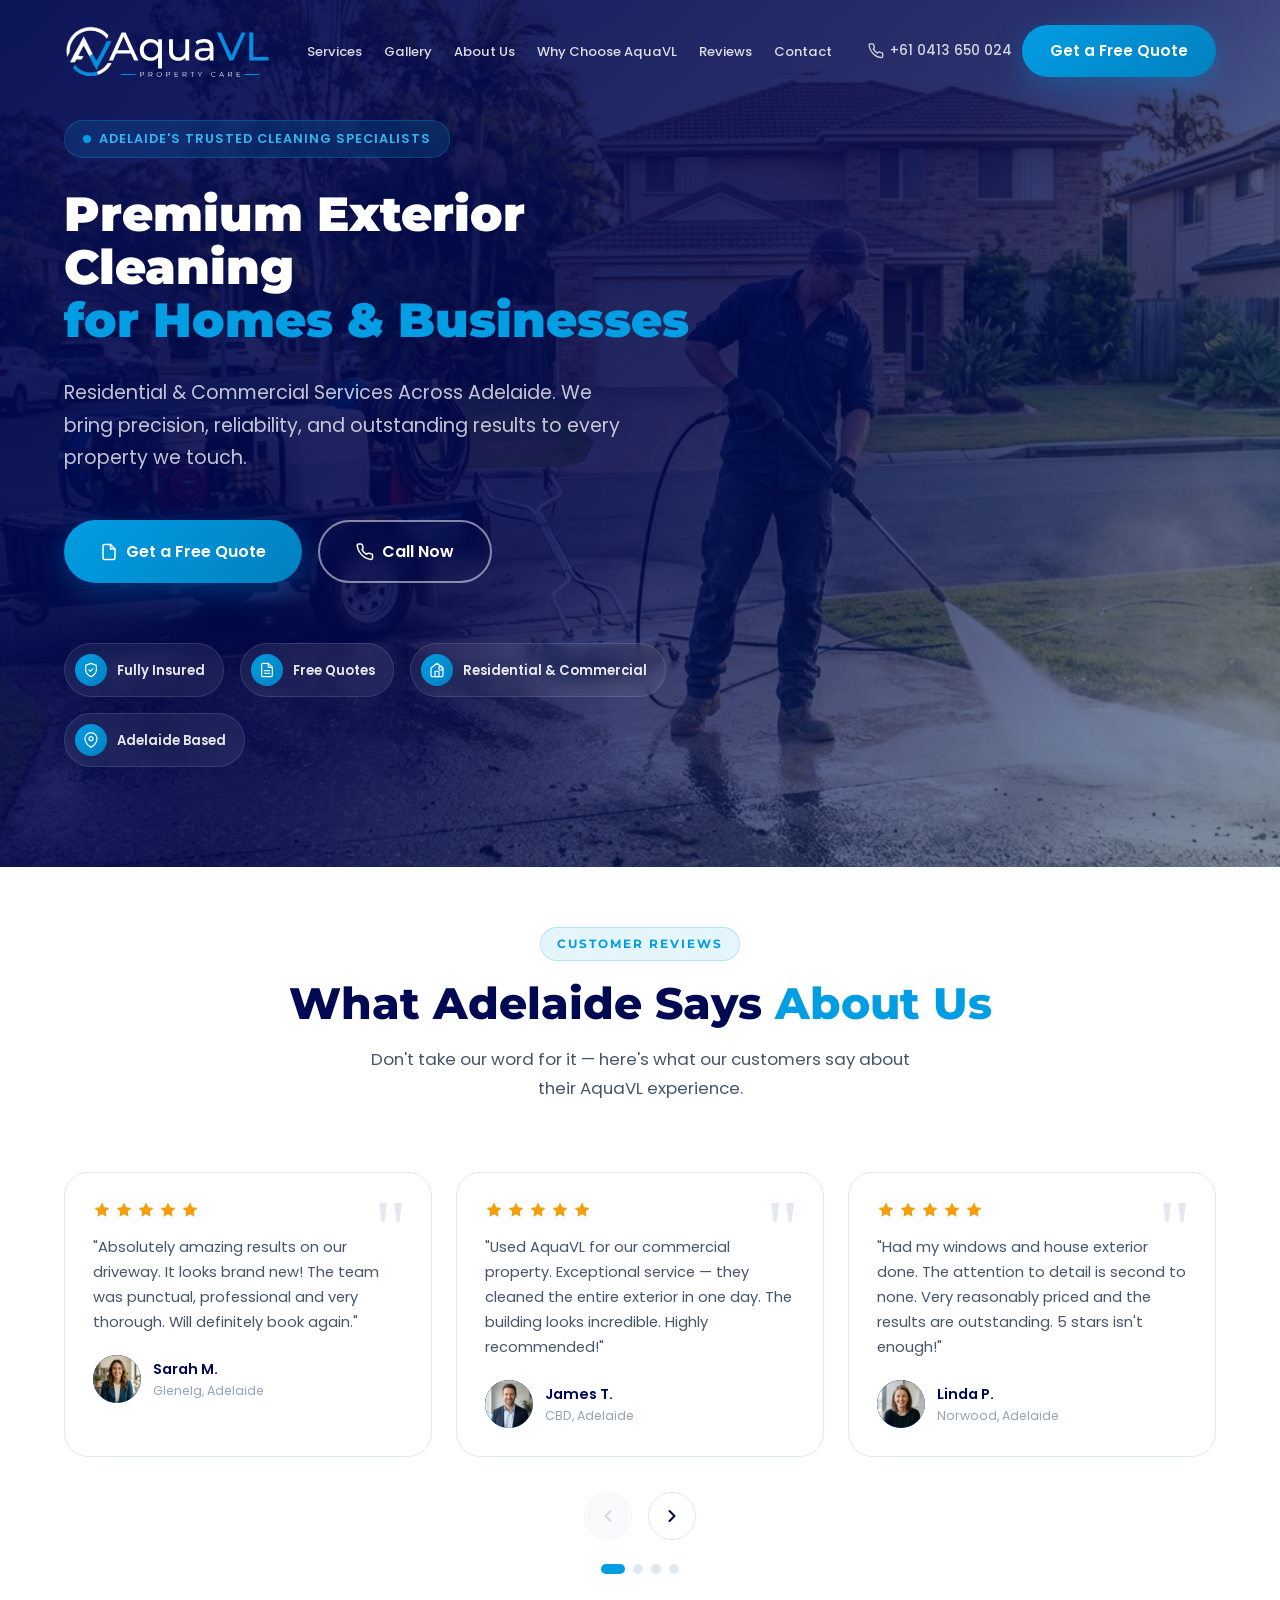
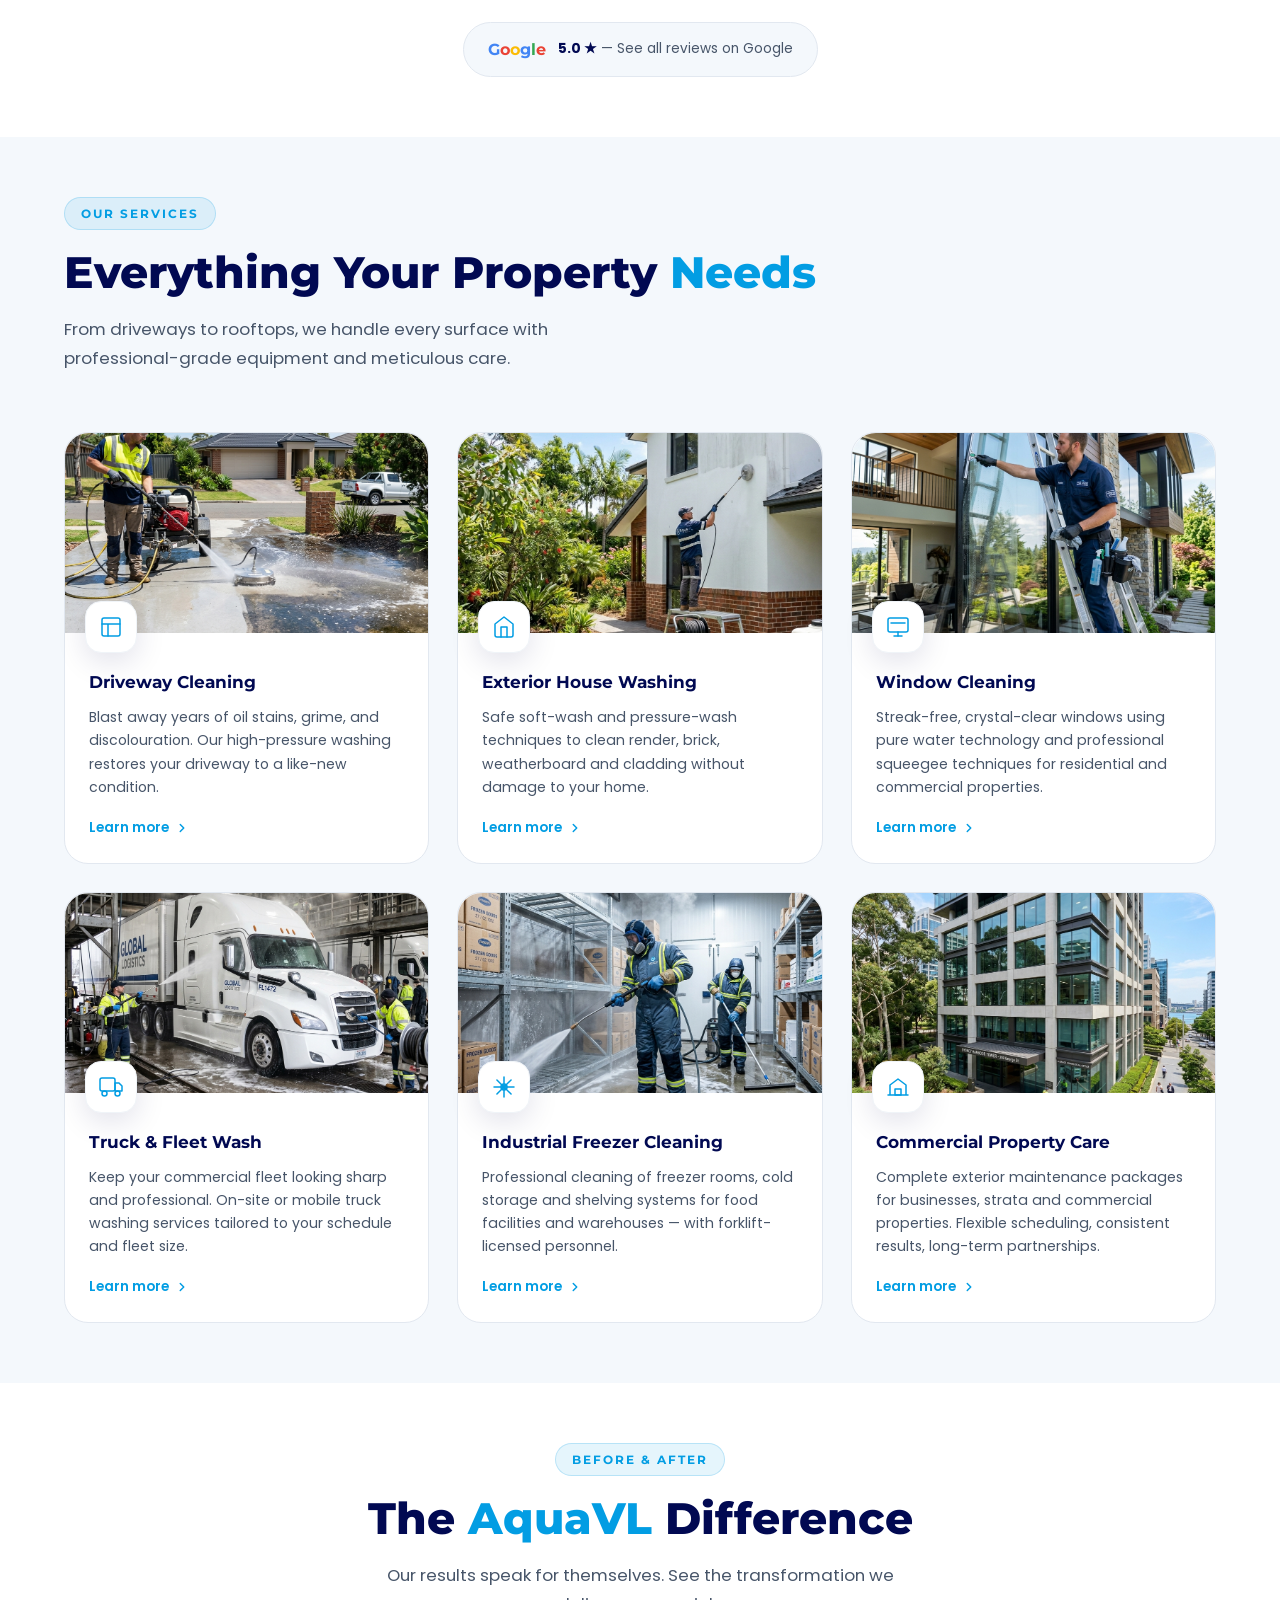
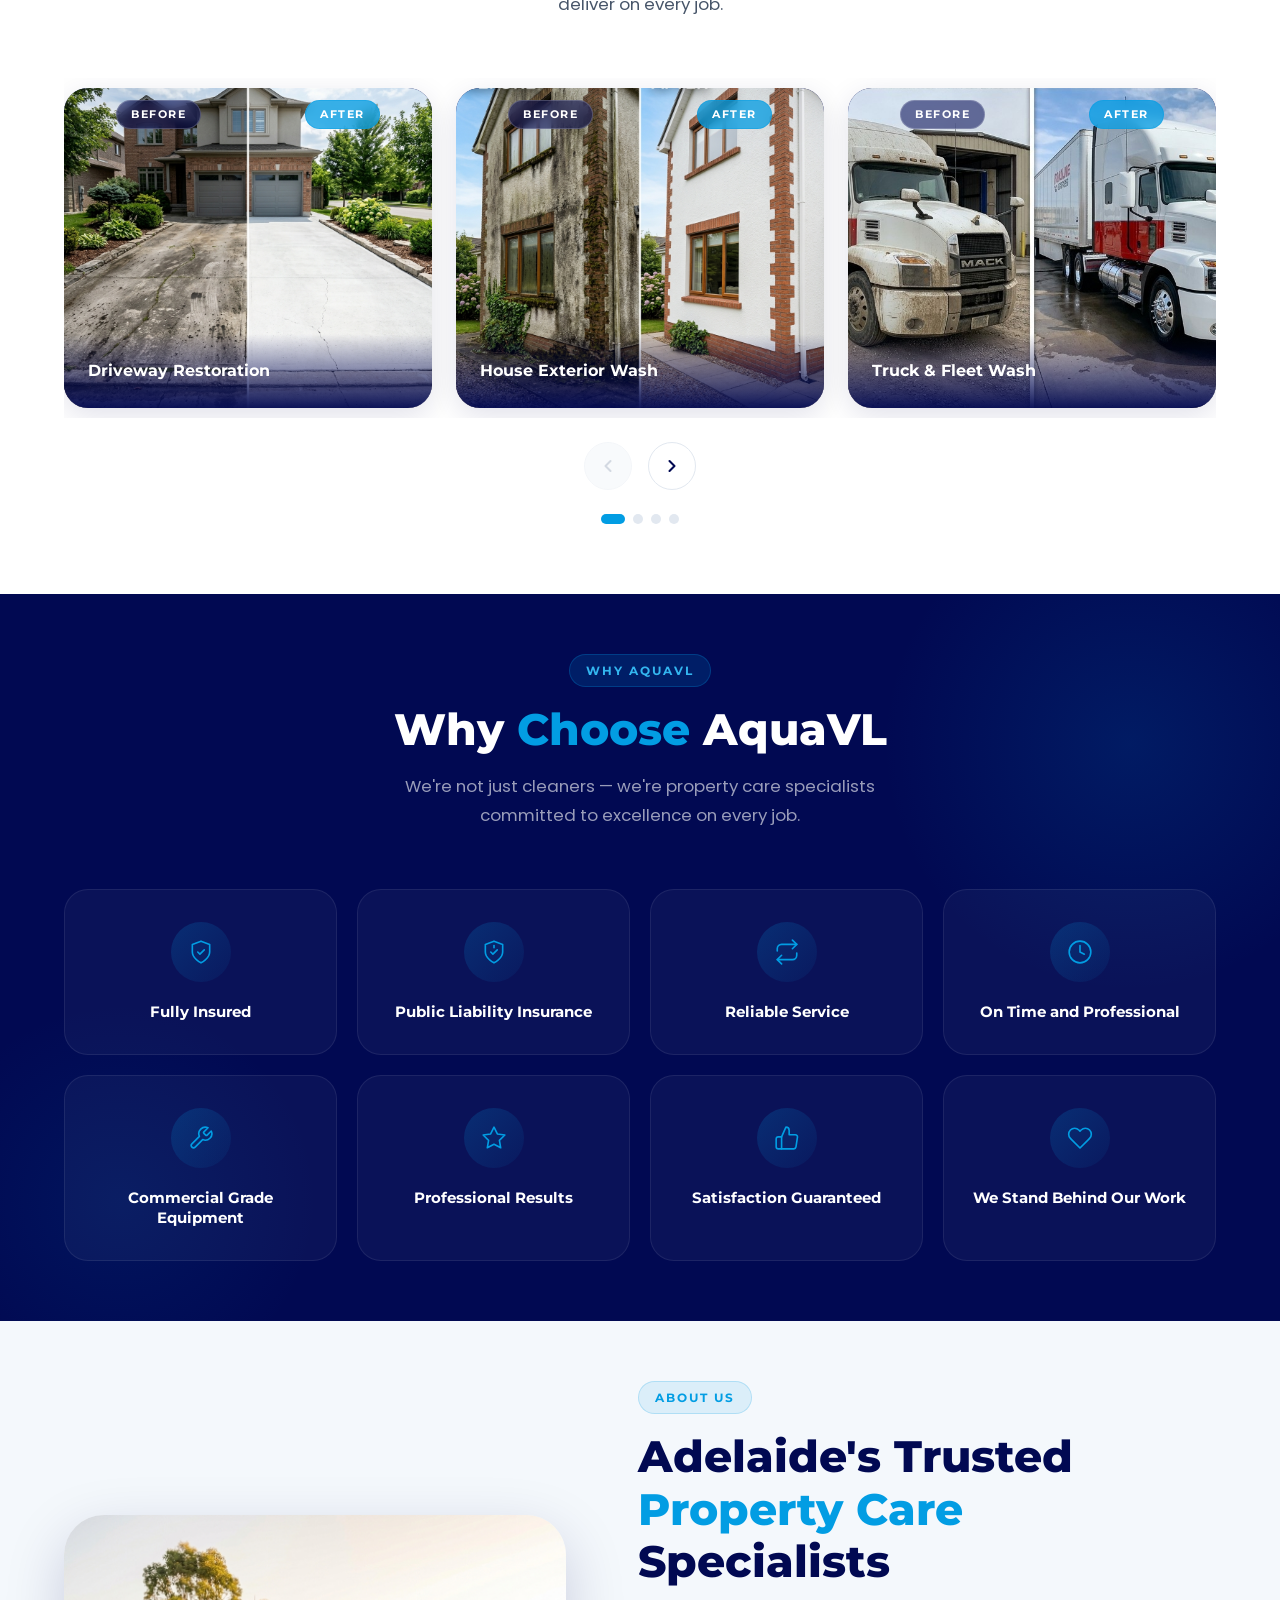
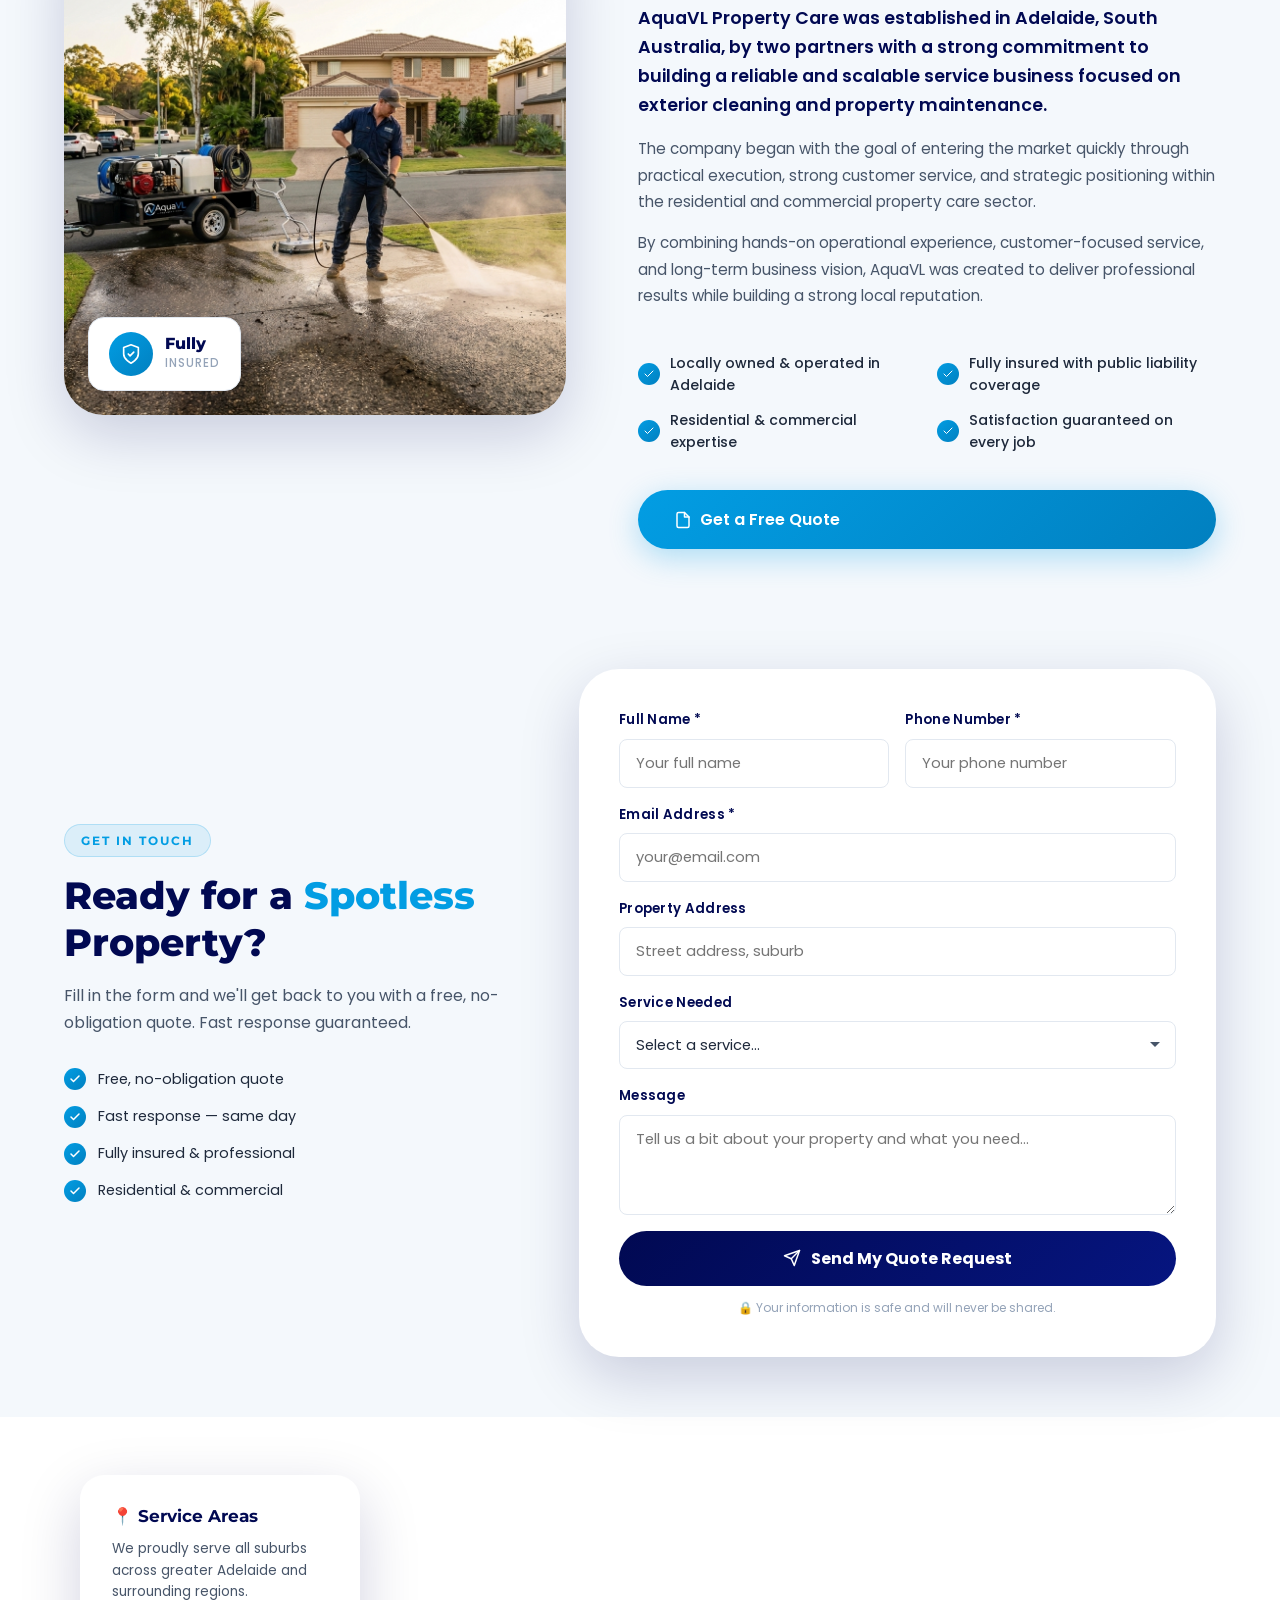
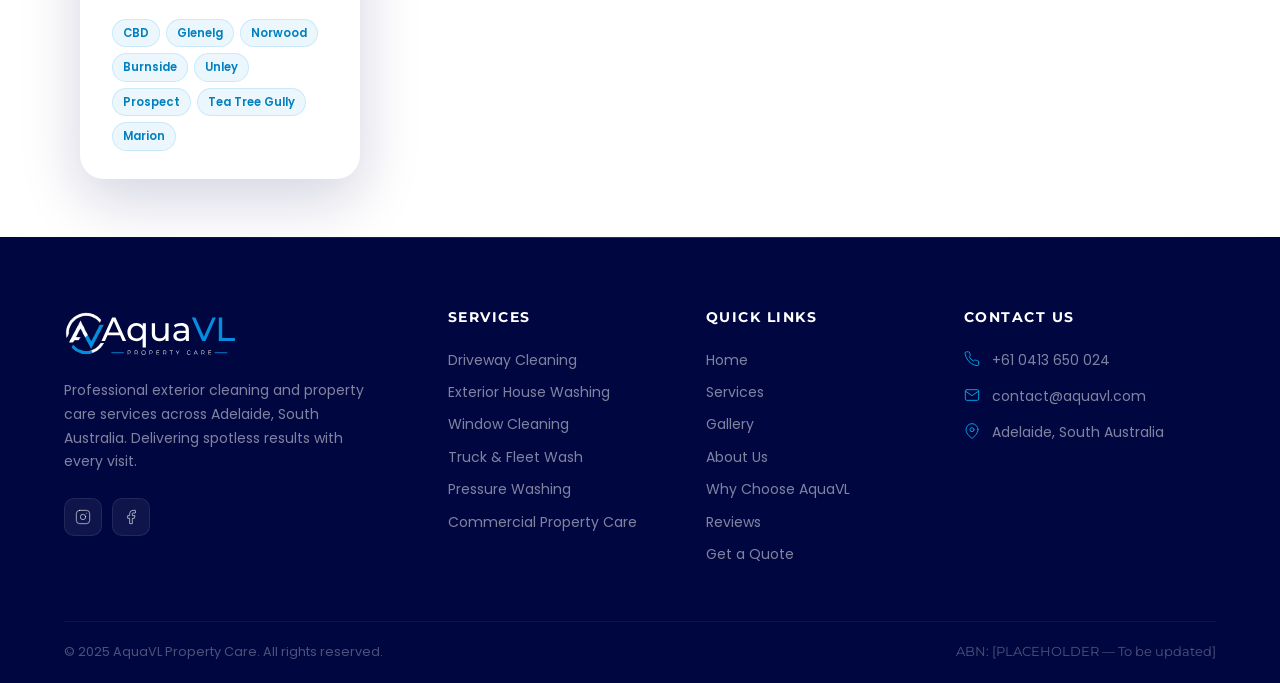
==== index.html @ aec58e2c "Add files via upload" ====
<!DOCTYPE html>
<html lang="en">

<head>
  <meta charset="UTF-8" />
  <meta name="viewport" content="width=device-width, initial-scale=1.0" />
  <title>AquaVL Property Care | Professional Exterior Cleaning Adelaide</title>
  <meta name="description"
    content="AquaVL Property Care offers professional exterior cleaning services in Adelaide, SA. Driveway cleaning, pressure washing, window cleaning, exterior house washing and more. Get a free quote today!" />
  <meta name="keywords"
    content="Exterior Cleaning Adelaide, Pressure Washing Adelaide, Driveway Cleaning Adelaide, Property Care Adelaide, Commercial Cleaning Adelaide, Window Cleaning Adelaide" />
  <meta name="robots" content="index, follow" />
  <meta property="og:title" content="AquaVL Property Care | Professional Exterior Cleaning Adelaide" />
  <meta property="og:description"
    content="Professional exterior cleaning and property care services across Adelaide, SA. Residential and commercial." />
  <meta property="og:type" content="website" />
  <meta property="og:url" content="https://aquavl.com.au" />
  <link rel="canonical" href="https://aquavl.com.au" />

  <!-- Schema Markup: Local Business -->
  <script type="application/ld+json">
  {
    "@context": "https://schema.org",
    "@type": "LocalBusiness",
    "name": "AquaVL Property Care",
    "description": "Professional exterior cleaning and property care services in Adelaide, South Australia.",
    "url": "https://aquavl.com.au",
    "telephone": "+61413650024",
    "email": "contact@aquavl.com",
    "address": {
      "@type": "PostalAddress",
      "addressLocality": "Adelaide",
      "addressRegion": "SA",
      "addressCountry": "AU"
    },
    "areaServed": "Adelaide, South Australia",
    "serviceType": ["Driveway Cleaning", "Exterior House Washing", "Window Cleaning", "Pressure Washing", "Commercial Property Care", "Truck & Fleet Wash"],
    "priceRange": "$$"
  }
  </script>

  <link rel="stylesheet" href="css/style.css" />
</head>

<body>

  <!-- ============================================================
       MOBILE MENU
  ============================================================ -->
  <div class="mobile-menu" id="mobileMenu" role="dialog" aria-label="Navigation menu">
    <a href="#services" onclick="closeMobileMenu()">Services</a>
    <a href="#gallery" onclick="closeMobileMenu()">Gallery</a>
    <a href="#about" onclick="closeMobileMenu()">About Us</a>
    <a href="#why-us" onclick="closeMobileMenu()">Why Choose AquaVL</a>
    <a href="#reviews" onclick="closeMobileMenu()">Reviews</a>
    <a href="#quote" onclick="closeMobileMenu()">Contact</a>
    <a href="tel:+61413650024" class="btn btn-primary btn-lg" style="margin-top:8px;">
      <svg xmlns="http://www.w3.org/2000/svg" viewBox="0 0 24 24" fill="none" stroke="currentColor" stroke-width="2"
        stroke-linecap="round" stroke-linejoin="round" width="18" height="18">
        <path
          d="M22 16.92v3a2 2 0 0 1-2.18 2 19.79 19.79 0 0 1-8.63-3.07A19.5 19.5 0 0 1 4.69 12 19.79 19.79 0 0 1 1.61 3.4 2 2 0 0 1 3.6 1.22h3a2 2 0 0 1 2 1.72 12.84 12.84 0 0 0 .7 2.81 2 2 0 0 1-.45 2.11L7.91 8.8a16 16 0 0 0 6.29 6.29l.95-.94a2 2 0 0 1 2.11-.45 12.84 12.84 0 0 0 2.81.7A2 2 0 0 1 22 16.92z" />
      </svg>
      Call Now
    </a>
  </div>

  <!-- ============================================================
       NAVBAR
  ============================================================ -->
  <header id="navbar" role="banner">
    <div class="container">
      <nav class="nav-inner" aria-label="Main navigation">
        <a href="#hero" class="nav-logo" aria-label="AquaVL Property Care - Home">
          <img src="assets/logos/log_white_svg.svg" alt="AquaVL Property Care Logo" id="navLogo" />
        </a>

        <ul class="nav-links" role="list">
          <li><a href="#services">Services</a></li>
          <li><a href="#gallery">Gallery</a></li>
          <li><a href="#about">About Us</a></li>
          <li><a href="#why-us">Why Choose AquaVL</a></li>
          <li><a href="#reviews">Reviews</a></li>
          <li><a href="#quote">Contact</a></li>
        </ul>

        <div class="nav-cta">
          <a href="tel:+61413650024" class="nav-phone" aria-label="Call us">
            <svg xmlns="http://www.w3.org/2000/svg" viewBox="0 0 24 24" fill="none" stroke="currentColor"
              stroke-width="2" stroke-linecap="round" stroke-linejoin="round">
              <path
                d="M22 16.92v3a2 2 0 0 1-2.18 2 19.79 19.79 0 0 1-8.63-3.07A19.5 19.5 0 0 1 4.69 12 19.79 19.79 0 0 1 1.61 3.4 2 2 0 0 1 3.6 1.22h3a2 2 0 0 1 2 1.72 12.84 12.84 0 0 0 .7 2.81 2 2 0 0 1-.45 2.11L7.91 8.8a16 16 0 0 0 6.29 6.29l.95-.94a2 2 0 0 1 2.11-.45 12.84 12.84 0 0 0 2.81.7A2 2 0 0 1 22 16.92z" />
            </svg>
            +61 0413 650 024
          </a>
          <a href="#quote" class="btn btn-primary" id="navQuoteBtn">Get a Free Quote</a>
        </div>

        <a href="#quote" class="nav-scroll-cta btn btn-primary" id="navScrollCta" aria-label="Get a free quote">
          <svg xmlns="http://www.w3.org/2000/svg" width="15" height="15" viewBox="0 0 24 24" fill="none"
            stroke="currentColor" stroke-width="2" stroke-linecap="round" stroke-linejoin="round">
            <path d="M14 2H6a2 2 0 0 0-2 2v16a2 2 0 0 0 2 2h12a2 2 0 0 0 2-2V8z" />
            <polyline points="14 2 14 8 20 8" />
          </svg>
          Get a Free Quote
        </a>

        <button class="hamburger" id="hamburger" aria-label="Open menu" aria-expanded="false">
          <span></span>
          <span></span>
          <span></span>
        </button>
      </nav>
    </div>
  </header>

  <!-- ============================================================
       HERO SECTION
  ============================================================ -->
  <main>
    <section id="hero" aria-labelledby="heroTitle">
      <div class="hero-bg" aria-hidden="true"></div>
      <div class="hero-overlay" aria-hidden="true"></div>

      <div class="container">
        <div class="hero-content">
          <div class="hero-badge">
            <div class="hero-badge-dot"></div>
            <span>Adelaide's Trusted Cleaning Specialists</span>
          </div>

          <h1 class="hero-title" id="heroTitle">
            Premium Exterior Cleaning
            <span class="accent">for Homes &amp; Businesses</span>
          </h1>

          <p class="hero-subtitle">
            Residential &amp; Commercial Services Across Adelaide. We bring precision, reliability, and outstanding
            results to every property we touch.
          </p>

          <div class="hero-buttons">
            <a href="#quote" class="btn btn-primary btn-lg" id="heroQuoteBtn">
              <svg xmlns="http://www.w3.org/2000/svg" width="18" height="18" viewBox="0 0 24 24" fill="none"
                stroke="currentColor" stroke-width="2" stroke-linecap="round" stroke-linejoin="round">
                <path d="M14 2H6a2 2 0 0 0-2 2v16a2 2 0 0 0 2 2h12a2 2 0 0 0 2-2V8z" />
                <polyline points="14 2 14 8 20 8" />
              </svg>
              Get a Free Quote
            </a>
            <a href="tel:+61413650024" class="btn btn-secondary btn-lg" id="heroCallBtn">
              <svg xmlns="http://www.w3.org/2000/svg" width="18" height="18" viewBox="0 0 24 24" fill="none"
                stroke="currentColor" stroke-width="2" stroke-linecap="round" stroke-linejoin="round">
                <path
                  d="M22 16.92v3a2 2 0 0 1-2.18 2 19.79 19.79 0 0 1-8.63-3.07A19.5 19.5 0 0 1 4.69 12 19.79 19.79 0 0 1 1.61 3.4 2 2 0 0 1 3.6 1.22h3a2 2 0 0 1 2 1.72 12.84 12.84 0 0 0 .7 2.81 2 2 0 0 1-.45 2.11L7.91 8.8a16 16 0 0 0 6.29 6.29l.95-.94a2 2 0 0 1 2.11-.45 12.84 12.84 0 0 0 2.81.7A2 2 0 0 1 22 16.92z" />
              </svg>
              Call Now
            </a>
          </div>

          <div class="hero-badges" role="list" aria-label="Key features">
            <div class="hero-badge-item" role="listitem">
              <div class="hero-badge-icon">
                <svg xmlns="http://www.w3.org/2000/svg" viewBox="0 0 24 24" fill="none" stroke="currentColor"
                  stroke-width="1.8" stroke-linecap="round" stroke-linejoin="round">
                  <path d="M12 22s8-4 8-10V5l-8-3-8 3v7c0 6 8 10 8 10z" />
                  <polyline points="9 12 11 14 15 10" />
                </svg>
              </div>
              <span>Fully Insured</span>
            </div>
            <div class="hero-badge-item" role="listitem">
              <div class="hero-badge-icon">
                <svg xmlns="http://www.w3.org/2000/svg" viewBox="0 0 24 24" fill="none" stroke="currentColor"
                  stroke-width="1.8" stroke-linecap="round" stroke-linejoin="round">
                  <path d="M14 2H6a2 2 0 0 0-2 2v16a2 2 0 0 0 2 2h12a2 2 0 0 0 2-2V8z" />
                  <polyline points="14 2 14 8 20 8" />
                  <line x1="16" y1="13" x2="8" y2="13" />
                  <line x1="16" y1="17" x2="8" y2="17" />
                </svg>
              </div>
              <span>Free Quotes</span>
            </div>
            <div class="hero-badge-item" role="listitem">
              <div class="hero-badge-icon">
                <svg xmlns="http://www.w3.org/2000/svg" viewBox="0 0 24 24" fill="none" stroke="currentColor"
                  stroke-width="1.8" stroke-linecap="round" stroke-linejoin="round">
                  <path d="M3 9l9-7 9 7v11a2 2 0 0 1-2 2H5a2 2 0 0 1-2-2z" />
                  <rect x="9" y="14" width="6" height="8" rx="1" />
                  <rect x="15" y="7" width="5" height="5" rx="1" />
                </svg>
              </div>
              <span>Residential &amp; Commercial</span>
            </div>
            <div class="hero-badge-item" role="listitem">
              <div class="hero-badge-icon">
                <svg xmlns="http://www.w3.org/2000/svg" viewBox="0 0 24 24" fill="none" stroke="currentColor"
                  stroke-width="1.8" stroke-linecap="round" stroke-linejoin="round">
                  <path d="M21 10c0 7-9 13-9 13s-9-6-9-13a9 9 0 0 1 18 0z" />
                  <circle cx="12" cy="10" r="3" />
                </svg>
              </div>
              <span>Adelaide Based</span>
            </div>
          </div>
        </div>
      </div>

    </section>

    <!-- ============================================================
         GOOGLE REVIEWS SECTION (moved here per client request)
    ============================================================ -->
    <section id="reviews" aria-labelledby="reviewsTitle">
      <div class="container">
        <div class="reviews-header text-center reveal">
          <div class="section-tag">Customer Reviews</div>
          <h2 class="section-title" id="reviewsTitle">What Adelaide Says <span>About Us</span></h2>
          <p class="section-subtitle">Don't take our word for it — here's what our customers say about their AquaVL
            experience.</p>
        </div>

        <div class="reviews-carousel-container reveal">
          <div class="reviews-carousel-track-wrapper" id="reviewsCarouselWrapper">
            <div class="reviews-carousel-track" id="reviewsCarouselTrack">

              <article class="review-card">
                <div class="review-stars" aria-label="5 stars">
                  <svg viewBox="0 0 24 24">
                    <polygon
                      points="12 2 15.09 8.26 22 9.27 17 14.14 18.18 21.02 12 17.77 5.82 21.02 7 14.14 2 9.27 8.91 8.26 12 2" />
                  </svg>
                  <svg viewBox="0 0 24 24">
                    <polygon
                      points="12 2 15.09 8.26 22 9.27 17 14.14 18.18 21.02 12 17.77 5.82 21.02 7 14.14 2 9.27 8.91 8.26 12 2" />
                  </svg>
                  <svg viewBox="0 0 24 24">
                    <polygon
                      points="12 2 15.09 8.26 22 9.27 17 14.14 18.18 21.02 12 17.77 5.82 21.02 7 14.14 2 9.27 8.91 8.26 12 2" />
                  </svg>
                  <svg viewBox="0 0 24 24">
                    <polygon
                      points="12 2 15.09 8.26 22 9.27 17 14.14 18.18 21.02 12 17.77 5.82 21.02 7 14.14 2 9.27 8.91 8.26 12 2" />
                  </svg>
                  <svg viewBox="0 0 24 24">
                    <polygon
                      points="12 2 15.09 8.26 22 9.27 17 14.14 18.18 21.02 12 17.77 5.82 21.02 7 14.14 2 9.27 8.91 8.26 12 2" />
                  </svg>
                </div>
                <p class="review-text">"Absolutely amazing results on our driveway. It looks brand new! The team was
                  punctual, professional and very thorough. Will definitely book again."</p>
                <div class="review-author">
                  <div class="review-avatar"><img src="assets/images/avatar-sarah.jpg" alt="Sarah M." /></div>
                  <div>
                    <div class="review-name">Sarah M.</div>
                    <div class="review-location">Glenelg, Adelaide</div>
                  </div>
                </div>
              </article>

              <article class="review-card">
                <div class="review-stars" aria-label="5 stars">
                  <svg viewBox="0 0 24 24">
                    <polygon
                      points="12 2 15.09 8.26 22 9.27 17 14.14 18.18 21.02 12 17.77 5.82 21.02 7 14.14 2 9.27 8.91 8.26 12 2" />
                  </svg>
                  <svg viewBox="0 0 24 24">
                    <polygon
                      points="12 2 15.09 8.26 22 9.27 17 14.14 18.18 21.02 12 17.77 5.82 21.02 7 14.14 2 9.27 8.91 8.26 12 2" />
                  </svg>
                  <svg viewBox="0 0 24 24">
                    <polygon
                      points="12 2 15.09 8.26 22 9.27 17 14.14 18.18 21.02 12 17.77 5.82 21.02 7 14.14 2 9.27 8.91 8.26 12 2" />
                  </svg>
                  <svg viewBox="0 0 24 24">
                    <polygon
                      points="12 2 15.09 8.26 22 9.27 17 14.14 18.18 21.02 12 17.77 5.82 21.02 7 14.14 2 9.27 8.91 8.26 12 2" />
                  </svg>
                  <svg viewBox="0 0 24 24">
                    <polygon
                      points="12 2 15.09 8.26 22 9.27 17 14.14 18.18 21.02 12 17.77 5.82 21.02 7 14.14 2 9.27 8.91 8.26 12 2" />
                  </svg>
                </div>
                <p class="review-text">"Used AquaVL for our commercial property. Exceptional service — they cleaned the
                  entire exterior in one day. The building looks incredible. Highly recommended!"</p>
                <div class="review-author">
                  <div class="review-avatar"><img src="assets/images/avatar-james.jpg" alt="James T." /></div>
                  <div>
                    <div class="review-name">James T.</div>
                    <div class="review-location">CBD, Adelaide</div>
                  </div>
                </div>
              </article>

              <article class="review-card">
                <div class="review-stars" aria-label="5 stars">
                  <svg viewBox="0 0 24 24">
                    <polygon
                      points="12 2 15.09 8.26 22 9.27 17 14.14 18.18 21.02 12 17.77 5.82 21.02 7 14.14 2 9.27 8.91 8.26 12 2" />
                  </svg>
                  <svg viewBox="0 0 24 24">
                    <polygon
                      points="12 2 15.09 8.26 22 9.27 17 14.14 18.18 21.02 12 17.77 5.82 21.02 7 14.14 2 9.27 8.91 8.26 12 2" />
                  </svg>
                  <svg viewBox="0 0 24 24">
                    <polygon
                      points="12 2 15.09 8.26 22 9.27 17 14.14 18.18 21.02 12 17.77 5.82 21.02 7 14.14 2 9.27 8.91 8.26 12 2" />
                  </svg>
                  <svg viewBox="0 0 24 24">
                    <polygon
                      points="12 2 15.09 8.26 22 9.27 17 14.14 18.18 21.02 12 17.77 5.82 21.02 7 14.14 2 9.27 8.91 8.26 12 2" />
                  </svg>
                  <svg viewBox="0 0 24 24">
                    <polygon
                      points="12 2 15.09 8.26 22 9.27 17 14.14 18.18 21.02 12 17.77 5.82 21.02 7 14.14 2 9.27 8.91 8.26 12 2" />
                  </svg>
                </div>
                <p class="review-text">"Had my windows and house exterior done. The attention to detail is second to
                  none.
                  Very reasonably priced and the results are outstanding. 5 stars isn't enough!"</p>
                <div class="review-author">
                  <div class="review-avatar"><img src="assets/images/avatar-linda.jpg" alt="Linda P." /></div>
                  <div>
                    <div class="review-name">Linda P.</div>
                    <div class="review-location">Norwood, Adelaide</div>
                  </div>
                </div>
              </article>

              <article class="review-card">
                <div class="review-stars" aria-label="5 stars">
                  <svg viewBox="0 0 24 24">
                    <polygon
                      points="12 2 15.09 8.26 22 9.27 17 14.14 18.18 21.02 12 17.77 5.82 21.02 7 14.14 2 9.27 8.91 8.26 12 2" />
                  </svg>
                  <svg viewBox="0 0 24 24">
                    <polygon
                      points="12 2 15.09 8.26 22 9.27 17 14.14 18.18 21.02 12 17.77 5.82 21.02 7 14.14 2 9.27 8.91 8.26 12 2" />
                  </svg>
                  <svg viewBox="0 0 24 24">
                    <polygon
                      points="12 2 15.09 8.26 22 9.27 17 14.14 18.18 21.02 12 17.77 5.82 21.02 7 14.14 2 9.27 8.91 8.26 12 2" />
                  </svg>
                  <svg viewBox="0 0 24 24">
                    <polygon
                      points="12 2 15.09 8.26 22 9.27 17 14.14 18.18 21.02 12 17.77 5.82 21.02 7 14.14 2 9.27 8.91 8.26 12 2" />
                  </svg>
                  <svg viewBox="0 0 24 24">
                    <polygon
                      points="12 2 15.09 8.26 22 9.27 17 14.14 18.18 21.02 12 17.77 5.82 21.02 7 14.14 2 9.27 8.91 8.26 12 2" />
                  </svg>
                </div>
                <p class="review-text">"Extremely impressed with the house wash. The mold and dirt on the weatherboards
                  are completely gone. Professional service all around."</p>
                <div class="review-author">
                  <div class="review-avatar"><img src="assets/images/avatar-david.png" alt="David K." /></div>
                  <div>
                    <div class="review-name">David K.</div>
                    <div class="review-location">Mitcham, Adelaide</div>
                  </div>
                </div>
              </article>

              <article class="review-card">
                <div class="review-stars" aria-label="5 stars">
                  <svg viewBox="0 0 24 24">
                    <polygon
                      points="12 2 15.09 8.26 22 9.27 17 14.14 18.18 21.02 12 17.77 5.82 21.02 7 14.14 2 9.27 8.91 8.26 12 2" />
                  </svg>
                  <svg viewBox="0 0 24 24">
                    <polygon
                      points="12 2 15.09 8.26 22 9.27 17 14.14 18.18 21.02 12 17.77 5.82 21.02 7 14.14 2 9.27 8.91 8.26 12 2" />
                  </svg>
                  <svg viewBox="0 0 24 24">
                    <polygon
                      points="12 2 15.09 8.26 22 9.27 17 14.14 18.18 21.02 12 17.77 5.82 21.02 7 14.14 2 9.27 8.91 8.26 12 2" />
                  </svg>
                  <svg viewBox="0 0 24 24">
                    <polygon
                      points="12 2 15.09 8.26 22 9.27 17 14.14 18.18 21.02 12 17.77 5.82 21.02 7 14.14 2 9.27 8.91 8.26 12 2" />
                  </svg>
                  <svg viewBox="0 0 24 24">
                    <polygon
                      points="12 2 15.09 8.26 22 9.27 17 14.14 18.18 21.02 12 17.77 5.82 21.02 7 14.14 2 9.27 8.91 8.26 12 2" />
                  </svg>
                </div>
                <p class="review-text">"AquaVL did an outstanding job on our sandstone pavers and pool area. Highly
                  recommended for any delicate stone cleaning!"</p>
                <div class="review-author">
                  <div class="review-avatar"><img src="assets/images/avatar-chloe.png" alt="Chloe B." /></div>
                  <div>
                    <div class="review-name">Chloe B.</div>
                    <div class="review-location">North Adelaide, Adelaide</div>
                  </div>
                </div>
              </article>

              <article class="review-card">
                <div class="review-stars" aria-label="5 stars">
                  <svg viewBox="0 0 24 24">
                    <polygon
                      points="12 2 15.09 8.26 22 9.27 17 14.14 18.18 21.02 12 17.77 5.82 21.02 7 14.14 2 9.27 8.91 8.26 12 2" />
                  </svg>
                  <svg viewBox="0 0 24 24">
                    <polygon
                      points="12 2 15.09 8.26 22 9.27 17 14.14 18.18 21.02 12 17.77 5.82 21.02 7 14.14 2 9.27 8.91 8.26 12 2" />
                  </svg>
                  <svg viewBox="0 0 24 24">
                    <polygon
                      points="12 2 15.09 8.26 22 9.27 17 14.14 18.18 21.02 12 17.77 5.82 21.02 7 14.14 2 9.27 8.91 8.26 12 2" />
                  </svg>
                  <svg viewBox="0 0 24 24">
                    <polygon
                      points="12 2 15.09 8.26 22 9.27 17 14.14 18.18 21.02 12 17.77 5.82 21.02 7 14.14 2 9.27 8.91 8.26 12 2" />
                  </svg>
                  <svg viewBox="0 0 24 24">
                    <polygon
                      points="12 2 15.09 8.26 22 9.27 17 14.14 18.18 21.02 12 17.77 5.82 21.02 7 14.14 2 9.27 8.91 8.26 12 2" />
                  </svg>
                </div>
                <p class="review-text">"Great communication and top-tier job on our commercial fleet washing. Punctual
                  and professional work."</p>
                <div class="review-author">
                  <div class="review-avatar"><img src="assets/images/avatar-marcus.png" alt="Marcus S." /></div>
                  <div>
                    <div class="review-name">Marcus S.</div>
                    <div class="review-location">Mawson Lakes, Adelaide</div>
                  </div>
                </div>
              </article>

            </div>
          </div>

          <!-- Carousel Controls -->
          <div class="carousel-controls">
            <button class="carousel-nav-btn prev" id="carouselPrevBtn" aria-label="Previous review">
              <svg xmlns="http://www.w3.org/2000/svg" viewBox="0 0 24 24" fill="none" stroke="currentColor"
                stroke-width="2.5" stroke-linecap="round" stroke-linejoin="round" width="20" height="20">
                <polyline points="15 18 9 12 15 6" />
              </svg>
            </button>
            <button class="carousel-nav-btn next" id="carouselNextBtn" aria-label="Next review">
              <svg xmlns="http://www.w3.org/2000/svg" viewBox="0 0 24 24" fill="none" stroke="currentColor"
                stroke-width="2.5" stroke-linecap="round" stroke-linejoin="round" width="20" height="20">
                <polyline points="9 18 15 12 9 6" />
              </svg>
            </button>
          </div>

          <!-- Pagination Dots -->
          <div class="carousel-dots" id="carouselDots"></div>
        </div>

        <div class="google-cta reveal">
          <a href="https://www.google.com/maps/place/AquaVL+Property+Care/@-34.9997589,138.2815231,10z/data=!3m1!4b1!4m6!3m5!1s0x17a7f6501771fab:0xeba98ec01f7d978a!8m2!3d-35.000767!4d138.6111598!16s%2Fg%2F11zbp9cdh4?entry=ttu&g_ep=EgoyMDI2MDYxNi4wIKXMDSoASAFQAw%3D%3D"
            target="_blank" rel="noopener noreferrer" class="google-badge" id="googleReviewsBtn"
            aria-label="See all reviews on Google">
            <span class="google-logo">
              <span class="g-blue">G</span><span class="g-red">o</span><span class="g-yellow">o</span><span
                class="g-blue">g</span><span class="g-green">l</span><span class="g-red">e</span>
            </span>
            <span class="google-badge-text"><strong>5.0 ★</strong> — See all reviews on Google</span>
          </a>
        </div>
      </div>
    </section>

    <!-- ============================================================
         SERVICES SECTION
    ============================================================ -->
    <section id="services" aria-labelledby="servicesTitle">
      <div class="container">
        <div class="services-header reveal">
          <div class="section-tag">Our Services</div>
          <h2 class="section-title" id="servicesTitle">Everything Your Property <span>Needs</span></h2>
          <p class="section-subtitle">From driveways to rooftops, we handle every surface with professional-grade
            equipment and meticulous care.</p>
        </div>

        <div class="services-grid">

          <article class="service-card reveal reveal-delay-1">
            <div class="service-card-image">
              <img src="assets/images/service-driveway.png" alt="Driveway Cleaning Adelaide" loading="lazy" />
              <div class="service-icon">
                <svg xmlns="http://www.w3.org/2000/svg" viewBox="0 0 24 24" fill="none" stroke="currentColor"
                  stroke-width="1.5" stroke-linecap="round" stroke-linejoin="round">
                  <rect x="3" y="3" width="18" height="18" rx="2" />
                  <path d="M3 9h18M9 21V9" />
                </svg>
              </div>
            </div>
            <div class="service-card-body">
              <h3>Driveway Cleaning</h3>
              <p>Blast away years of oil stains, grime, and discolouration. Our high-pressure washing restores your
                driveway to a like-new condition.</p>
              <a href="services/driveway-cleaning.html" class="service-learn-more"
                aria-label="Learn more about Driveway Cleaning">
                Learn more
                <svg xmlns="http://www.w3.org/2000/svg" viewBox="0 0 24 24" fill="none" stroke="currentColor"
                  stroke-width="2.5" stroke-linecap="round" stroke-linejoin="round">
                  <polyline points="9 18 15 12 9 6" />
                </svg>
              </a>
            </div>
          </article>

          <article class="service-card reveal reveal-delay-2">
            <div class="service-card-image">
              <img src="assets/images/service-house-washing.png" alt="Exterior House Washing Adelaide" loading="lazy" />
              <div class="service-icon">
                <svg xmlns="http://www.w3.org/2000/svg" viewBox="0 0 24 24" fill="none" stroke="currentColor"
                  stroke-width="1.5" stroke-linecap="round" stroke-linejoin="round">
                  <path d="M3 9l9-7 9 7v11a2 2 0 0 1-2 2H5a2 2 0 0 1-2-2z" />
                  <polyline points="9 22 9 12 15 12 15 22" />
                </svg>
              </div>
            </div>
            <div class="service-card-body">
              <h3>Exterior House Washing</h3>
              <p>Safe soft-wash and pressure-wash techniques to clean render, brick, weatherboard and cladding without
                damage to your home.</p>
              <a href="services/exterior-house-washing.html" class="service-learn-more"
                aria-label="Learn more about Exterior House Washing">
                Learn more
                <svg xmlns="http://www.w3.org/2000/svg" viewBox="0 0 24 24" fill="none" stroke="currentColor"
                  stroke-width="2.5" stroke-linecap="round" stroke-linejoin="round">
                  <polyline points="9 18 15 12 9 6" />
                </svg>
              </a>
            </div>
          </article>

          <article class="service-card reveal reveal-delay-3">
            <div class="service-card-image">
              <img src="assets/images/service-window-cleaning.png" alt="Window Cleaning Adelaide" loading="lazy" />
              <div class="service-icon">
                <svg xmlns="http://www.w3.org/2000/svg" viewBox="0 0 24 24" fill="none" stroke="currentColor"
                  stroke-width="1.5" stroke-linecap="round" stroke-linejoin="round">
                  <rect x="2" y="3" width="20" height="14" rx="2" />
                  <line x1="8" y1="21" x2="16" y2="21" />
                  <line x1="12" y1="17" x2="12" y2="21" />
                  <line x1="5" y1="8" x2="19" y2="8" />
                </svg>
              </div>
            </div>
            <div class="service-card-body">
              <h3>Window Cleaning</h3>
              <p>Streak-free, crystal-clear windows using pure water technology and professional squeegee techniques for
                residential and commercial properties.</p>
              <a href="services/window-cleaning.html" class="service-learn-more"
                aria-label="Learn more about Window Cleaning">
                Learn more
                <svg xmlns="http://www.w3.org/2000/svg" viewBox="0 0 24 24" fill="none" stroke="currentColor"
                  stroke-width="2.5" stroke-linecap="round" stroke-linejoin="round">
                  <polyline points="9 18 15 12 9 6" />
                </svg>
              </a>
            </div>
          </article>

          <article class="service-card reveal reveal-delay-1">
            <div class="service-card-image">
              <img src="assets/images/service-truck-wash.png" alt="Truck and Fleet Wash Adelaide" loading="lazy" />
              <div class="service-icon">
                <svg xmlns="http://www.w3.org/2000/svg" viewBox="0 0 24 24" fill="none" stroke="currentColor"
                  stroke-width="1.5" stroke-linecap="round" stroke-linejoin="round">
                  <rect x="1" y="3" width="15" height="13" rx="2" />
                  <path d="M16 8h4l3 3v5h-7V8z" />
                  <circle cx="5.5" cy="18.5" r="2.5" />
                  <circle cx="18.5" cy="18.5" r="2.5" />
                </svg>
              </div>
            </div>
            <div class="service-card-body">
              <h3>Truck &amp; Fleet Wash</h3>
              <p>Keep your commercial fleet looking sharp and professional. On-site or mobile truck washing services
                tailored to your schedule and fleet size.</p>
              <a href="services/truck-fleet-wash.html" class="service-learn-more"
                aria-label="Learn more about Truck and Fleet Wash">
                Learn more
                <svg xmlns="http://www.w3.org/2000/svg" viewBox="0 0 24 24" fill="none" stroke="currentColor"
                  stroke-width="2.5" stroke-linecap="round" stroke-linejoin="round">
                  <polyline points="9 18 15 12 9 6" />
                </svg>
              </a>
            </div>
          </article>

          <article class="service-card reveal reveal-delay-2">
            <div class="service-card-image">
              <img src="assets/images/service-freezer-cleaning.png" alt="Industrial Freezer Cleaning Adelaide"
                loading="lazy" />
              <div class="service-icon">
                <svg xmlns="http://www.w3.org/2000/svg" viewBox="0 0 24 24" fill="none" stroke="currentColor"
                  stroke-width="1.5" stroke-linecap="round" stroke-linejoin="round">
                  <path d="M12 2v20M2 12h20M4.93 4.93l14.14 14.14M19.07 4.93 4.93 19.07" />
                  <circle cx="12" cy="12" r="3" />
                </svg>
              </div>
            </div>
            <div class="service-card-body">
              <h3>Industrial Freezer Cleaning</h3>
              <p>Professional cleaning of freezer rooms, cold storage and shelving systems for food facilities and
                warehouses — with forklift-licensed personnel.</p>
              <a href="services/freezer-cleaning.html" class="service-learn-more"
                aria-label="Learn more about Industrial Freezer Cleaning">
                Learn more
                <svg xmlns="http://www.w3.org/2000/svg" viewBox="0 0 24 24" fill="none" stroke="currentColor"
                  stroke-width="2.5" stroke-linecap="round" stroke-linejoin="round">
                  <polyline points="9 18 15 12 9 6" />
                </svg>
              </a>
            </div>
          </article>

          <article class="service-card reveal reveal-delay-3">
            <div class="service-card-image">
              <img src="assets/images/service-commercial.png" alt="Commercial Property Care Adelaide" loading="lazy" />
              <div class="service-icon">
                <svg xmlns="http://www.w3.org/2000/svg" viewBox="0 0 24 24" fill="none" stroke="currentColor"
                  stroke-width="1.5" stroke-linecap="round" stroke-linejoin="round">
                  <path d="M2 20h20M4 20V10l8-6 8 6v10" />
                  <rect x="9" y="14" width="6" height="6" />
                </svg>
              </div>
            </div>
            <div class="service-card-body">
              <h3>Commercial Property Care</h3>
              <p>Complete exterior maintenance packages for businesses, strata and commercial properties. Flexible
                scheduling, consistent results, long-term partnerships.</p>
              <a href="services/commercial-property-care.html" class="service-learn-more"
                aria-label="Learn more about Commercial Property Care">
                Learn more
                <svg xmlns="http://www.w3.org/2000/svg" viewBox="0 0 24 24" fill="none" stroke="currentColor"
                  stroke-width="2.5" stroke-linecap="round" stroke-linejoin="round">
                  <polyline points="9 18 15 12 9 6" />
                </svg>
              </a>
            </div>
          </article>

        </div>
      </div>
    </section>

    <!-- ============================================================
         BEFORE & AFTER GALLERY
    ============================================================ -->
    <section id="gallery" aria-labelledby="galleryTitle">
      <div class="container">
        <div class="gallery-header text-center reveal">
          <div class="section-tag">Before &amp; After</div>
          <h2 class="section-title" id="galleryTitle">The <span>AquaVL</span> Difference</h2>
          <p class="section-subtitle">Our results speak for themselves. See the transformation we deliver on every job.
          </p>
        </div>

        <div class="gallery-carousel-container reveal">
          <div class="gallery-carousel-track-wrapper" id="galleryCarouselWrapper">
            <div class="gallery-carousel-track" id="galleryCarouselTrack">

              <article class="gallery-card">
                <div class="gallery-split-labels">
                  <span>Before</span>
                  <span>After</span>
                </div>
                <img src="assets/images/before-after-driveway.jpg"
                  alt="Before and after driveway pressure washing in Adelaide — dramatic cleaning result"
                  loading="lazy" />
                <div class="gallery-label">
                  <h3>Driveway Restoration</h3>
                </div>
              </article>

              <article class="gallery-card">
                <div class="gallery-split-labels">
                  <span>Before</span>
                  <span>After</span>
                </div>
                <img src="assets/images/before-after-house.jpg"
                  alt="Before and after exterior house washing in Adelaide — algae removal and bright clean result"
                  loading="lazy" />
                <div class="gallery-label">
                  <h3>House Exterior Wash</h3>
                </div>
              </article>

              <article class="gallery-card">
                <div class="gallery-split-labels">
                  <span>Before</span>
                  <span>After</span>
                </div>
                <img src="assets/images/before-after-truck.jpg"
                  alt="Before and after truck and fleet wash in Adelaide — professional commercial vehicle cleaning result"
                  loading="lazy" />
                <div class="gallery-label">
                  <h3>Truck &amp; Fleet Wash</h3>
                </div>
              </article>

              <article class="gallery-card">
                <div class="gallery-split-labels">
                  <span>Before</span>
                  <span>After</span>
                </div>
                <img src="assets/images/before-after-windows.png"
                  alt="Before and after window cleaning in Adelaide — streak-free crystal clear result"
                  loading="lazy" />
                <div class="gallery-label">
                  <h3>Window Cleaning</h3>
                </div>
              </article>

              <article class="gallery-card">
                <div class="gallery-split-labels">
                  <span>Before</span>
                  <span>After</span>
                </div>
                <img src="assets/images/before-after-patio.png"
                  alt="Before and after patio pressure washing in Adelaide — pavers restored to like-new condition"
                  loading="lazy" />
                <div class="gallery-label">
                  <h3>Patio &amp; Pavers</h3>
                </div>
              </article>

              <article class="gallery-card">
                <div class="gallery-split-labels">
                  <span>Before</span>
                  <span>After</span>
                </div>
                <img src="assets/images/before-after-roof.png"
                  alt="Before and after roof cleaning in Adelaide — mold and lichen removed, tiles restored"
                  loading="lazy" />
                <div class="gallery-label">
                  <h3>Roof Cleaning</h3>
                </div>
              </article>

            </div>
          </div>

          <!-- Gallery Carousel Controls -->
          <div class="carousel-controls">
            <button class="carousel-nav-btn prev" id="galleryPrevBtn" aria-label="Previous gallery item">
              <svg xmlns="http://www.w3.org/2000/svg" viewBox="0 0 24 24" fill="none" stroke="currentColor"
                stroke-width="2.5" stroke-linecap="round" stroke-linejoin="round" width="20" height="20">
                <polyline points="15 18 9 12 15 6" />
              </svg>
            </button>
            <button class="carousel-nav-btn next" id="galleryNextBtn" aria-label="Next gallery item">
              <svg xmlns="http://www.w3.org/2000/svg" viewBox="0 0 24 24" fill="none" stroke="currentColor"
                stroke-width="2.5" stroke-linecap="round" stroke-linejoin="round" width="20" height="20">
                <polyline points="9 18 15 12 9 6" />
              </svg>
            </button>
          </div>

          <!-- Gallery Pagination Dots -->
          <div class="carousel-dots" id="galleryCarouselDots"></div>
        </div>
      </div>
    </section>

    <!-- ============================================================
         WHY CHOOSE US
    ============================================================ -->
    <section id="why-us" aria-labelledby="whyUsTitle">
      <div class="container">
        <div class="why-us-header text-center reveal">
          <div class="section-tag">Why AquaVL</div>
          <h2 class="section-title" id="whyUsTitle">Why <span>Choose</span> AquaVL</h2>
          <p class="section-subtitle">We're not just cleaners — we're property care specialists committed to excellence
            on every job.</p>
        </div>

        <div class="why-us-grid">
          <div class="why-card reveal reveal-delay-1">
            <div class="why-icon">
              <svg xmlns="http://www.w3.org/2000/svg" viewBox="0 0 24 24" fill="none" stroke="currentColor"
                stroke-width="1.5" stroke-linecap="round" stroke-linejoin="round">
                <path d="M12 22s8-4 8-10V5l-8-3-8 3v7c0 6 8 10 8 10z" />
                <polyline points="9 12 11 14 15 10" />
              </svg>
            </div>
            <h3>Fully Insured</h3>
          </div>

          <div class="why-card reveal reveal-delay-2">
            <div class="why-icon">
              <svg xmlns="http://www.w3.org/2000/svg" viewBox="0 0 24 24" fill="none" stroke="currentColor"
                stroke-width="1.5" stroke-linecap="round" stroke-linejoin="round">
                <path d="M12 22s8-4 8-10V5l-8-3-8 3v7c0 6 8 10 8 10z" />
                <path d="M9 12l2 2 4-4" />
                <path d="M12 6v2" />
              </svg>
            </div>
            <h3>Public Liability Insurance</h3>
          </div>

          <div class="why-card reveal reveal-delay-3">
            <div class="why-icon">
              <svg xmlns="http://www.w3.org/2000/svg" viewBox="0 0 24 24" fill="none" stroke="currentColor"
                stroke-width="1.5" stroke-linecap="round" stroke-linejoin="round">
                <polyline points="17 1 21 5 17 9" />
                <path d="M3 11V9a4 4 0 0 1 4-4h14" />
                <polyline points="7 23 3 19 7 15" />
                <path d="M21 13v2a4 4 0 0 1-4 4H3" />
              </svg>
            </div>
            <h3>Reliable Service</h3>
          </div>

          <div class="why-card reveal reveal-delay-4">
            <div class="why-icon">
              <svg xmlns="http://www.w3.org/2000/svg" viewBox="0 0 24 24" fill="none" stroke="currentColor"
                stroke-width="1.5" stroke-linecap="round" stroke-linejoin="round">
                <circle cx="12" cy="12" r="10" />
                <polyline points="12 6 12 12 16 14" />
              </svg>
            </div>
            <h3>On Time and Professional</h3>
          </div>

          <div class="why-card reveal reveal-delay-5">
            <div class="why-icon">
              <svg xmlns="http://www.w3.org/2000/svg" viewBox="0 0 24 24" fill="none" stroke="currentColor"
                stroke-width="1.5" stroke-linecap="round" stroke-linejoin="round">
                <path
                  d="M14.7 6.3a1 1 0 0 0 0 1.4l1.6 1.6a1 1 0 0 0 1.4 0l3.77-3.77a6 6 0 0 1-7.94 7.94l-6.91 6.91a2.12 2.12 0 0 1-3-3l6.91-6.91a6 6 0 0 1 7.94-7.94l-3.76 3.76z" />
              </svg>
            </div>
            <h3>Commercial Grade Equipment</h3>
          </div>

          <div class="why-card reveal reveal-delay-1">
            <div class="why-icon">
              <svg xmlns="http://www.w3.org/2000/svg" viewBox="0 0 24 24" fill="none" stroke="currentColor"
                stroke-width="1.5" stroke-linecap="round" stroke-linejoin="round">
                <polygon
                  points="12 2 15.09 8.26 22 9.27 17 14.14 18.18 21.02 12 17.77 5.82 21.02 7 14.14 2 9.27 8.91 8.26 12 2" />
              </svg>
            </div>
            <h3>Professional Results</h3>
          </div>

          <div class="why-card reveal reveal-delay-2">
            <div class="why-icon">
              <svg xmlns="http://www.w3.org/2000/svg" viewBox="0 0 24 24" fill="none" stroke="currentColor"
                stroke-width="1.5" stroke-linecap="round" stroke-linejoin="round">
                <path d="M14 9V5a3 3 0 0 0-3-3l-4 9v11h11.28a2 2 0 0 0 2-1.7l1.38-9a2 2 0 0 0-2-2.3H14z" />
                <path d="M7 22H4a2 2 0 0 1-2-2v-7a2 2 0 0 1 2-2h3" />
              </svg>
            </div>
            <h3>Satisfaction Guaranteed</h3>
          </div>

          <div class="why-card reveal reveal-delay-3">
            <div class="why-icon">
              <svg xmlns="http://www.w3.org/2000/svg" viewBox="0 0 24 24" fill="none" stroke="currentColor"
                stroke-width="1.5" stroke-linecap="round" stroke-linejoin="round">
                <path
                  d="M20.84 4.61a5.5 5.5 0 0 0-7.78 0L12 5.67l-1.06-1.06a5.5 5.5 0 0 0-7.78 7.78l1.06 1.06L12 21.23l7.78-7.78 1.06-1.06a5.5 5.5 0 0 0 0-7.78z" />
              </svg>
            </div>
            <h3>We Stand Behind Our Work</h3>
          </div>
        </div>
      </div>
    </section>

    <!-- ============================================================
         ABOUT US SECTION
    ============================================================ -->
    <section id="about" aria-labelledby="aboutTitle">
      <div class="container">
        <div class="about-inner">
          <!-- Mobile Title -->
          <div class="about-mobile-header reveal">
            <div class="section-tag">About Us</div>
            <h2 class="section-title">Adelaide's Trusted <span>Property Care</span> Specialists</h2>
          </div>

          <div class="about-image-col reveal">
            <div class="about-image-wrap">
              <img src="assets/images/hero-bg.png" alt="AquaVL team at work in Adelaide" class="about-img" />
              <div class="about-badge-float">
                <div class="about-badge-icon">
                  <svg xmlns="http://www.w3.org/2000/svg" viewBox="0 0 24 24" fill="none" stroke="currentColor"
                    stroke-width="1.8" stroke-linecap="round" stroke-linejoin="round">
                    <path d="M12 22s8-4 8-10V5l-8-3-8 3v7c0 6 8 10 8 10z" />
                    <polyline points="9 12 11 14 15 10" />
                  </svg>
                </div>
                <div>
                  <div class="about-badge-num">Fully</div>
                  <div class="about-badge-label">Insured</div>
                </div>
              </div>
            </div>
          </div>

          <div class="about-text-col reveal reveal-delay-2">
            <div class="about-desktop-header">
              <div class="section-tag">About Us</div>
              <h2 class="section-title" id="aboutTitle">Adelaide's Trusted <span>Property Care</span> Specialists</h2>
            </div>
            <p class="about-lead">AquaVL Property Care was established in Adelaide, South Australia, by two partners
              with a strong commitment to building a reliable and scalable service business focused on exterior cleaning
              and property maintenance.</p>
            <p class="about-body">The company began with the goal of entering the market quickly through practical
              execution, strong customer service, and strategic positioning within the residential and commercial
              property care sector.</p>
            <p class="about-body">By combining hands-on operational experience, customer-focused service, and long-term
              business vision, AquaVL was created to deliver professional results while building a strong local
              reputation.</p>

            <div class="about-values">
              <div class="about-value-item">
                <div class="about-value-icon">
                  <svg xmlns="http://www.w3.org/2000/svg" viewBox="0 0 24 24" fill="none" stroke="currentColor"
                    stroke-width="2" stroke-linecap="round" stroke-linejoin="round">
                    <polyline points="20 6 9 17 4 12" />
                  </svg>
                </div>
                <span>Locally owned &amp; operated in Adelaide</span>
              </div>
              <div class="about-value-item">
                <div class="about-value-icon">
                  <svg xmlns="http://www.w3.org/2000/svg" viewBox="0 0 24 24" fill="none" stroke="currentColor"
                    stroke-width="2" stroke-linecap="round" stroke-linejoin="round">
                    <polyline points="20 6 9 17 4 12" />
                  </svg>
                </div>
                <span>Fully insured with public liability coverage</span>
              </div>
              <div class="about-value-item">
                <div class="about-value-icon">
                  <svg xmlns="http://www.w3.org/2000/svg" viewBox="0 0 24 24" fill="none" stroke="currentColor"
                    stroke-width="2" stroke-linecap="round" stroke-linejoin="round">
                    <polyline points="20 6 9 17 4 12" />
                  </svg>
                </div>
                <span>Residential &amp; commercial expertise</span>
              </div>
              <div class="about-value-item">
                <div class="about-value-icon">
                  <svg xmlns="http://www.w3.org/2000/svg" viewBox="0 0 24 24" fill="none" stroke="currentColor"
                    stroke-width="2" stroke-linecap="round" stroke-linejoin="round">
                    <polyline points="20 6 9 17 4 12" />
                  </svg>
                </div>
                <span>Satisfaction guaranteed on every job</span>
              </div>
            </div>

            <a href="#quote" class="btn btn-primary btn-lg" id="aboutQuoteBtn">
              <svg xmlns="http://www.w3.org/2000/svg" width="18" height="18" viewBox="0 0 24 24" fill="none"
                stroke="currentColor" stroke-width="2" stroke-linecap="round" stroke-linejoin="round">
                <path d="M14 2H6a2 2 0 0 0-2 2v16a2 2 0 0 0 2 2h12a2 2 0 0 0 2-2V8z" />
                <polyline points="14 2 14 8 20 8" />
              </svg>
              Get a Free Quote
            </a>
          </div>
        </div>
      </div>
    </section>

    <!-- ============================================================
         QUOTE FORM
    ============================================================ -->
    <section id="quote" aria-labelledby="quoteTitle">
      <div class="container">
        <div class="quote-inner">
          <div class="quote-info reveal">
            <div class="section-tag">Get In Touch</div>
            <h2 id="quoteTitle">Ready for a <span>Spotless</span> Property?</h2>
            <p>Fill in the form and we'll get back to you with a free, no-obligation quote. Fast response guaranteed.
            </p>
            <div class="quote-benefits">
              <div class="benefit-item">
                <div class="benefit-check">
                  <svg xmlns="http://www.w3.org/2000/svg" viewBox="0 0 24 24" fill="none" stroke="currentColor"
                    stroke-width="3" stroke-linecap="round" stroke-linejoin="round">
                    <polyline points="20 6 9 17 4 12" />
                  </svg>
                </div>
                Free, no-obligation quote
              </div>
              <div class="benefit-item">
                <div class="benefit-check">
                  <svg xmlns="http://www.w3.org/2000/svg" viewBox="0 0 24 24" fill="none" stroke="currentColor"
                    stroke-width="3" stroke-linecap="round" stroke-linejoin="round">
                    <polyline points="20 6 9 17 4 12" />
                  </svg>
                </div>
                Fast response — same day
              </div>
              <div class="benefit-item">
                <div class="benefit-check">
                  <svg xmlns="http://www.w3.org/2000/svg" viewBox="0 0 24 24" fill="none" stroke="currentColor"
                    stroke-width="3" stroke-linecap="round" stroke-linejoin="round">
                    <polyline points="20 6 9 17 4 12" />
                  </svg>
                </div>
                Fully insured &amp; professional
              </div>
              <div class="benefit-item">
                <div class="benefit-check">
                  <svg xmlns="http://www.w3.org/2000/svg" viewBox="0 0 24 24" fill="none" stroke="currentColor"
                    stroke-width="3" stroke-linecap="round" stroke-linejoin="round">
                    <polyline points="20 6 9 17 4 12" />
                  </svg>
                </div>
                Residential &amp; commercial
              </div>
            </div>
          </div>

          <div class="quote-form-card reveal reveal-delay-2">
            <form id="quoteForm" action="https://formsubmit.co/contact@aquavl.com" method="POST" novalidate
              aria-label="Get a free quote form">
              <!-- FormSubmit hidden fields -->
              <input type="hidden" name="_subject" value="New Quote Request — AquaVL Property Care" />
              <input type="hidden" name="_captcha" value="false" />
              <input type="hidden" name="_template" value="table" />
              <input type="text" name="_honey" style="display:none" />

              <div class="form-row">
                <div class="form-group">
                  <label for="formName">Full Name *</label>
                  <input type="text" id="formName" name="name" placeholder="Your full name" required />
                </div>
                <div class="form-group">
                  <label for="formPhone">Phone Number *</label>
                  <input type="tel" id="formPhone" name="phone" placeholder="Your phone number" required />
                </div>
              </div>

              <div class="form-group">
                <label for="formEmail">Email Address *</label>
                <input type="email" id="formEmail" name="email" placeholder="your@email.com" required />
              </div>

              <div class="form-group">
                <label for="formAddress">Property Address</label>
                <input type="text" id="formAddress" name="address" placeholder="Street address, suburb" />
              </div>

              <div class="form-group">
                <label for="formService">Service Needed</label>
                <select id="formService" name="service">
                  <option value="">Select a service...</option>
                  <option value="Driveway Cleaning">Driveway Cleaning</option>
                  <option value="Exterior House Washing">Exterior House Washing</option>
                  <option value="Window Cleaning">Window Cleaning</option>
                  <option value="Truck & Fleet Wash">Truck &amp; Fleet Wash</option>
                  <option value="Pressure Washing">Pressure Washing</option>
                  <option value="Commercial Property Care">Commercial Property Care</option>
                  <option value="Multiple Services">Multiple Services</option>
                </select>
              </div>

              <div class="form-group">
                <label for="formMessage">Message</label>
                <textarea id="formMessage" name="message"
                  placeholder="Tell us a bit about your property and what you need..."></textarea>
              </div>

              <button type="submit" class="form-submit" id="formSubmitBtn">
                <svg xmlns="http://www.w3.org/2000/svg" width="18" height="18" viewBox="0 0 24 24" fill="none"
                  stroke="currentColor" stroke-width="2" stroke-linecap="round" stroke-linejoin="round">
                  <line x1="22" y1="2" x2="11" y2="13" />
                  <polygon points="22 2 15 22 11 13 2 9 22 2" />
                </svg>
                Send My Quote Request
              </button>
              <p class="form-privacy">🔒 Your information is safe and will never be shared.</p>
            </form>
          </div>
        </div>
      </div>
    </section>

    <!-- ============================================================
         MAP SECTION
    ============================================================ -->
    <section id="map" aria-label="Service area map — Adelaide, South Australia">
      <iframe
        src="https://www.google.com/maps/embed?pb=!1m18!1m12!1m3!1d419557.98529073035!2d138.3602906!3d-35.0004451!2m3!1f0!2f0!3f0!3m2!1i1024!2i768!4f13.1!3m3!1m2!1s0x6ab735c7c526b33f%3A0x4033654628ec640!2sAdelaide%20SA%2C%20Australia!5e0!3m2!1sen!2sau!4v1718789000000!5m2!1sen!2sau"
        allowfullscreen loading="lazy" referrerpolicy="no-referrer-when-downgrade"
        title="AquaVL Property Care service area — Adelaide, South Australia"></iframe>

      <div class="map-overlay-card" aria-label="Service area information">
        <h3>📍 Service Areas</h3>
        <p>We proudly serve all suburbs across greater Adelaide and surrounding regions.</p>
        <div class="service-areas">
          <span class="area-tag">CBD</span>
          <span class="area-tag">Glenelg</span>
          <span class="area-tag">Norwood</span>
          <span class="area-tag">Burnside</span>
          <span class="area-tag">Unley</span>
          <span class="area-tag">Prospect</span>
          <span class="area-tag">Tea Tree Gully</span>
          <span class="area-tag">Marion</span>
        </div>
      </div>
    </section>

  </main>

  <!-- ============================================================
       FOOTER
  ============================================================ -->
  <footer id="footer" role="contentinfo">
    <div class="container">
      <div class="footer-grid">

        <div class="footer-brand">
          <img src="assets/logos/log_white_svg.svg" alt="AquaVL Property Care" />
          <p>Professional exterior cleaning and property care services across Adelaide, South Australia. Delivering
            spotless results with every visit.</p>
          <div class="footer-social">
            <a href="https://www.instagram.com/aquavlpropertycare/" target="_blank" rel="noopener noreferrer"
              class="social-link" aria-label="Follow AquaVL on Instagram">
              <svg xmlns="http://www.w3.org/2000/svg" viewBox="0 0 24 24" fill="none" stroke="currentColor"
                stroke-width="1.5" stroke-linecap="round" stroke-linejoin="round">
                <rect x="2" y="2" width="20" height="20" rx="5" ry="5" />
                <path d="M16 11.37A4 4 0 1 1 12.63 8 4 4 0 0 1 16 11.37z" />
                <line x1="17.5" y1="6.5" x2="17.51" y2="6.5" />
              </svg>
            </a>
            <a href="https://www.facebook.com/profile.php?id=61589901105612" target="_blank" rel="noopener noreferrer"
              class="social-link" aria-label="Follow AquaVL on Facebook">
              <svg xmlns="http://www.w3.org/2000/svg" viewBox="0 0 24 24" fill="none" stroke="currentColor"
                stroke-width="1.5" stroke-linecap="round" stroke-linejoin="round">
                <path d="M18 2h-3a5 5 0 0 0-5 5v3H7v4h3v8h4v-8h3l1-4h-4V7a1 1 0 0 1 1-1h3z" />
              </svg>
            </a>
          </div>
        </div>

        <div class="footer-col">
          <h4>Services</h4>
          <nav class="footer-links" aria-label="Services navigation">
            <a href="#services">Driveway Cleaning</a>
            <a href="#services">Exterior House Washing</a>
            <a href="#services">Window Cleaning</a>
            <a href="#services">Truck &amp; Fleet Wash</a>
            <a href="#services">Pressure Washing</a>
            <a href="#services">Commercial Property Care</a>
          </nav>
        </div>

        <div class="footer-col">
          <h4>Quick Links</h4>
          <nav class="footer-links" aria-label="Quick links navigation">
            <a href="#hero">Home</a>
            <a href="#services">Services</a>
            <a href="#gallery">Gallery</a>
            <a href="#about">About Us</a>
            <a href="#why-us">Why Choose AquaVL</a>
            <a href="#reviews">Reviews</a>
            <a href="#quote">Get a Quote</a>
          </nav>
        </div>

        <div class="footer-col">
          <h4>Contact Us</h4>
          <div class="footer-contact-list">
            <div class="footer-contact-item">
              <svg xmlns="http://www.w3.org/2000/svg" viewBox="0 0 24 24" fill="none" stroke="currentColor"
                stroke-width="1.5" stroke-linecap="round" stroke-linejoin="round">
                <path
                  d="M22 16.92v3a2 2 0 0 1-2.18 2 19.79 19.79 0 0 1-8.63-3.07A19.5 19.5 0 0 1 4.69 12 19.79 19.79 0 0 1 1.61 3.4 2 2 0 0 1 3.6 1.22h3a2 2 0 0 1 2 1.72 12.84 12.84 0 0 0 .7 2.81 2 2 0 0 1-.45 2.11L7.91 8.8a16 16 0 0 0 6.29 6.29l.95-.94a2 2 0 0 1 2.11-.45 12.84 12.84 0 0 0 2.81.7A2 2 0 0 1 22 16.92z" />
              </svg>
              <a href="tel:+61413650024">+61 0413 650 024</a>
            </div>
            <div class="footer-contact-item">
              <svg xmlns="http://www.w3.org/2000/svg" viewBox="0 0 24 24" fill="none" stroke="currentColor"
                stroke-width="1.5" stroke-linecap="round" stroke-linejoin="round">
                <path d="M4 4h16c1.1 0 2 .9 2 2v12c0 1.1-.9 2-2 2H4c-1.1 0-2-.9-2-2V6c0-1.1.9-2 2-2z" />
                <polyline points="22,6 12,13 2,6" />
              </svg>
              <a href="mailto:contact@aquavl.com">contact@aquavl.com</a>
            </div>
            <div class="footer-contact-item">
              <svg xmlns="http://www.w3.org/2000/svg" viewBox="0 0 24 24" fill="none" stroke="currentColor"
                stroke-width="1.5" stroke-linecap="round" stroke-linejoin="round">
                <path d="M21 10c0 7-9 13-9 13s-9-6-9-13a9 9 0 0 1 18 0z" />
                <circle cx="12" cy="10" r="3" />
              </svg>
              <span>Adelaide, South Australia</span>
            </div>
          </div>
        </div>

      </div>

      <div class="footer-bottom">
        <div class="footer-bottom-inner">
          <p>&copy; 2025 AquaVL Property Care. All rights reserved.</p>
          <p class="footer-abn">ABN: [PLACEHOLDER — To be updated]</p>
        </div>
      </div>
    </div>
  </footer>

  <script src="js/main.js"></script>
</body>

</html>
---- css/style.css ----
/* ============================================================
   AQUAVL PROPERTY CARE — DESIGN SYSTEM
   ============================================================ */

/* ---- Google Fonts ---- */
@import url('https://fonts.googleapis.com/css2?family=Poppins:wght@300;400;500;600;700;800;900&family=Montserrat:wght@400;500;600;700;800&display=swap');

/* ---- CSS Variables ---- */
:root {
  --navy: #010952;
  --navy-dark: #000740;
  --navy-light: #061580;
  --blue: #029de3;
  --blue-light: #33b6f0;
  --blue-dark: #0180c0;
  --white: #ffffff;
  --off-white: #f4f8fc;
  --gray-100: #f0f4f8;
  --gray-200: #e2e8f0;
  --gray-400: #94a3b8;
  --gray-600: #475569;
  --gray-800: #1e293b;
  --black: #0a0a0a;

  --font-primary: 'Poppins', sans-serif;
  --font-secondary: 'Montserrat', sans-serif;

  --radius-sm: 8px;
  --radius-md: 16px;
  --radius-lg: 24px;
  --radius-xl: 40px;

  --shadow-sm: 0 2px 8px rgba(1, 9, 82, 0.08);
  --shadow-md: 0 8px 30px rgba(1, 9, 82, 0.12);
  --shadow-lg: 0 20px 60px rgba(1, 9, 82, 0.18);
  --shadow-blue: 0 8px 30px rgba(2, 157, 227, 0.30);

  --transition: 0.3s cubic-bezier(0.4, 0, 0.2, 1);
  --transition-slow: 0.6s cubic-bezier(0.4, 0, 0.2, 1);
}

/* ---- Reset ---- */
*,
*::before,
*::after {
  margin: 0;
  padding: 0;
  box-sizing: border-box;
}

html {
  scroll-behavior: smooth;
  font-size: 16px;
}

body {
  font-family: var(--font-primary);
  color: var(--gray-800);
  background: var(--white);
  line-height: 1.6;
  overflow-x: hidden;
}

img {
  max-width: 100%;
  height: auto;
  display: block;
}

a {
  text-decoration: none;
  color: inherit;
}

ul {
  list-style: none;
}

/* ---- Utility Classes ---- */
.container {
  width: 100%;
  max-width: 1200px;
  margin: 0 auto;
  padding: 0 24px;
}

.section-tag {
  display: inline-block;
  background: rgba(2, 157, 227, 0.1);
  color: var(--blue);
  font-family: var(--font-secondary);
  font-size: 0.75rem;
  font-weight: 700;
  letter-spacing: 2px;
  text-transform: uppercase;
  padding: 6px 16px;
  border-radius: 50px;
  margin-bottom: 16px;
  border: 1px solid rgba(2, 157, 227, 0.2);
}

.section-title {
  font-family: var(--font-secondary);
  font-size: clamp(1.75rem, 3.5vw, 2.75rem);
  font-weight: 800;
  color: var(--navy);
  line-height: 1.2;
  margin-bottom: 16px;
}

.section-title span {
  color: var(--blue);
}

.section-subtitle {
  font-size: 1.05rem;
  color: var(--gray-600);
  max-width: 560px;
  line-height: 1.7;
}

.text-center {
  text-align: center;
}

.text-center .section-subtitle {
  margin: 0 auto;
}

/* ---- Buttons ---- */
.btn {
  display: inline-flex;
  align-items: center;
  gap: 8px;
  padding: 14px 28px;
  border-radius: 50px;
  font-family: var(--font-primary);
  font-size: 0.95rem;
  font-weight: 600;
  cursor: pointer;
  border: none;
  transition: var(--transition);
  white-space: nowrap;
  text-decoration: none;
}

.btn-primary {
  background: linear-gradient(135deg, var(--blue), var(--blue-dark));
  color: var(--white);
  box-shadow: var(--shadow-blue);
}

.btn-primary:hover {
  transform: translateY(-2px);
  box-shadow: 0 12px 40px rgba(2, 157, 227, 0.45);
}

.btn-secondary {
  background: transparent;
  color: var(--white);
  border: 2px solid rgba(255, 255, 255, 0.5);
  backdrop-filter: blur(8px);
}

.btn-secondary:hover {
  background: rgba(255, 255, 255, 0.15);
  border-color: var(--white);
  transform: translateY(-2px);
}

.btn-outline {
  background: transparent;
  color: var(--navy);
  border: 2px solid var(--navy);
}

.btn-outline:hover {
  background: var(--navy);
  color: var(--white);
  transform: translateY(-2px);
}

.btn-lg {
  padding: 17px 36px;
  font-size: 1rem;
}

/* ============================================================
   NAVBAR
   ============================================================ */
#navbar {
  position: fixed;
  top: 0;
  left: 0;
  width: 100%;
  z-index: 1000;
  padding: 20px 0;
  transition: var(--transition);
}

#navbar.scrolled {
  background: var(--navy);
  padding: 12px 0;
  box-shadow: 0 4px 30px rgba(1, 9, 82, 0.3);
}

/* Sticky CTA button — hidden until scrolled past hero */
.nav-scroll-cta {
  opacity: 0;
  pointer-events: none;
  transform: translateY(-6px) scale(0.95);
  transition: opacity 0.3s ease, transform 0.3s ease;
  padding: 10px 20px;
  font-size: 0.85rem;
  display: none;
  /* shown only on mobile via media query */
}

.nav-inner {
  display: flex;
  align-items: center;
  justify-content: space-between;
  gap: 16px;
}

.nav-logo {
  display: flex;
  align-items: center;
  transition: var(--transition);
}

.nav-logo:hover {
  opacity: 0.85;
  transform: translateY(-1px);
}

.nav-logo img {
  height: 62px;
  width: auto;
  transition: var(--transition);
}

.nav-links {
  display: flex;
  align-items: center;
  gap: 2px;
}

.nav-links a {
  font-size: 0.82rem;
  font-weight: 500;
  color: rgba(255, 255, 255, 0.85);
  padding: 7px 10px;
  border-radius: 8px;
  transition: var(--transition);
  white-space: nowrap;
}

.nav-links a:hover,
.nav-links a.active {
  color: var(--white);
  background: rgba(255, 255, 255, 0.1);
}

.nav-cta {
  display: flex;
  align-items: center;
  gap: 10px;
  flex-shrink: 0;
}

.nav-phone {
  display: flex;
  align-items: center;
  gap: 6px;
  color: rgba(255, 255, 255, 0.8);
  font-size: 0.85rem;
  font-weight: 500;
  transition: var(--transition);
}

.nav-phone:hover {
  color: var(--blue-light);
}

.nav-phone svg {
  width: 16px;
  height: 16px;
}

.hamburger {
  display: none;
  flex-direction: column;
  gap: 5px;
  cursor: pointer;
  padding: 4px;
  background: none;
  border: none;
}

.hamburger span {
  display: block;
  width: 24px;
  height: 2px;
  background: var(--white);
  border-radius: 2px;
  transition: var(--transition);
}

.hamburger.active span:nth-child(1) {
  transform: translateY(7px) rotate(45deg);
}

.hamburger.active span:nth-child(2) {
  opacity: 0;
}

.hamburger.active span:nth-child(3) {
  transform: translateY(-7px) rotate(-45deg);
}

/* Mobile menu */
.mobile-menu {
  display: none;
  position: fixed;
  top: 0;
  left: 0;
  width: 100%;
  height: 100vh;
  background: var(--navy);
  z-index: 999;
  flex-direction: column;
  align-items: center;
  justify-content: center;
  gap: 12px;
  opacity: 0;
  pointer-events: none;
  transition: opacity var(--transition);
}

.mobile-menu.open {
  display: flex;
  opacity: 1;
  pointer-events: all;
}

.mobile-menu a {
  font-size: 1.4rem;
  font-weight: 600;
  color: var(--white);
  padding: 12px 32px;
  border-radius: 12px;
  transition: var(--transition);
}

.mobile-menu a:hover {
  color: var(--blue-light);
  background: rgba(255, 255, 255, 0.05);
}

.mobile-menu-close {
  position: fixed;
  top: 18px;
  right: 20px;
  z-index: 1002;
  background: none;
  border: none;
  color: var(--white);
  cursor: pointer;
  font-size: 1.5rem;
  padding: 8px;
  line-height: 1;
  opacity: 0.9;
  transition: var(--transition);
}

.mobile-menu-close:hover {
  opacity: 1;
}

.mobile-menu .btn {
  margin-top: 16px;
}

/* ============================================================
   HERO SECTION
   ============================================================ */
#hero {
  position: relative;
  min-height: 80vh;
  display: flex;
  align-items: center;
  overflow: hidden;
  background: var(--navy-dark);
}

.hero-bg {
  position: absolute;
  inset: 0;
  background-image: url('../assets/images/hero-bg.jpg');
  background-size: cover;
  background-position: center;
  opacity: 0.65;
  transform: scale(1.05);
  transition: transform 8s ease;
}

#hero:hover .hero-bg {
  transform: scale(1);
}

.hero-overlay {
  position: absolute;
  inset: 0;
  background: linear-gradient(135deg,
      rgba(1, 9, 82, 0.92) 0%,
      rgba(1, 9, 82, 0.75) 50%,
      rgba(2, 157, 227, 0.15) 100%);
}

.hero-content {
  position: relative;
  z-index: 2;
  padding: 120px 0 100px;
  max-width: 700px;
}

.hero-badge {
  display: inline-flex;
  align-items: center;
  gap: 8px;
  background: rgba(2, 157, 227, 0.15);
  border: 1px solid rgba(2, 157, 227, 0.3);
  border-radius: 50px;
  padding: 8px 18px;
  margin-bottom: 30px;
  backdrop-filter: blur(8px);
}

.hero-badge-dot {
  width: 8px;
  height: 8px;
  background: var(--blue);
  border-radius: 50%;
  animation: pulse-dot 2s infinite;
}

@keyframes pulse-dot {

  0%,
  100% {
    opacity: 1;
    transform: scale(1);
  }

  50% {
    opacity: 0.5;
    transform: scale(0.8);
  }
}

.hero-badge span {
  font-size: 0.8rem;
  font-weight: 600;
  color: var(--blue-light);
  text-transform: uppercase;
  letter-spacing: 1px;
}

.hero-title {
  font-family: var(--font-secondary);
  font-size: clamp(1.65rem, 4.2vw, 3rem);
  font-weight: 900;
  color: var(--white);
  line-height: 1.1;
  margin-bottom: 30px;
}

.hero-title .accent {
  color: var(--blue);
  display: block;
}

.hero-subtitle {
  font-size: clamp(1rem, 2vw, 1.2rem);
  color: rgba(255, 255, 255, 0.75);
  margin-bottom: 45px;
  line-height: 1.7;
  max-width: 560px;
}

.hero-urgency {
  display: flex;
  flex-wrap: wrap;
  gap: 12px 28px;
  margin-bottom: 36px;
}

.hero-urgency span {
  font-size: 0.88rem;
  font-weight: 600;
  color: rgba(255, 255, 255, 0.9);
  display: flex;
  align-items: center;
  gap: 6px;
}

.hero-urgency span::before {
  content: '';
  display: inline-block;
  width: 6px;
  height: 6px;
  background: var(--blue);
  border-radius: 50%;
  flex-shrink: 0;
}

.hero-buttons {
  display: flex;
  gap: 16px;
  flex-wrap: wrap;
  margin-bottom: 60px;
}

.hero-stats {
  display: flex;
  gap: 40px;
  flex-wrap: wrap;
}

.stat-item {
  display: flex;
  flex-direction: column;
}

.stat-number {
  font-family: var(--font-secondary);
  font-size: 2rem;
  font-weight: 800;
  color: var(--white);
  line-height: 1;
}

.stat-number span {
  color: var(--blue);
}

.stat-label {
  font-size: 0.78rem;
  color: rgba(255, 255, 255, 0.55);
  text-transform: uppercase;
  letter-spacing: 1px;
  margin-top: 4px;
  font-weight: 500;
}

/* ---- Hero Badges (Feature Indicators) ---- */
.hero-badges {
  display: flex;
  gap: 16px;
  flex-wrap: wrap;
}

.hero-badge-item {
  display: flex;
  align-items: center;
  gap: 10px;
  background: rgba(255, 255, 255, 0.07);
  border: 1px solid rgba(255, 255, 255, 0.12);
  border-radius: 50px;
  padding: 10px 18px 10px 10px;
  backdrop-filter: blur(8px);
  transition: var(--transition);
}

.hero-badge-item:hover {
  background: rgba(2, 157, 227, 0.15);
  border-color: rgba(2, 157, 227, 0.35);
  transform: translateY(-2px);
}

.hero-badge-icon {
  width: 32px;
  height: 32px;
  background: linear-gradient(135deg, var(--blue), var(--blue-dark));
  border-radius: 50%;
  display: flex;
  align-items: center;
  justify-content: center;
  flex-shrink: 0;
}

.hero-badge-icon svg {
  width: 16px;
  height: 16px;
  color: var(--white);
}

.hero-badge-item span {
  font-size: 0.82rem;
  font-weight: 600;
  color: rgba(255, 255, 255, 0.9);
  white-space: nowrap;
}

.hero-scroll {
  position: absolute;
  bottom: 36px;
  left: 50%;
  transform: translateX(-50%);
  z-index: 2;
  display: flex;
  flex-direction: column;
  align-items: center;
  gap: 8px;
  color: rgba(255, 255, 255, 0.4);
  font-size: 0.72rem;
  letter-spacing: 2px;
  text-transform: uppercase;
}

.scroll-line {
  width: 1px;
  height: 50px;
  background: linear-gradient(to bottom, rgba(255, 255, 255, 0.4), transparent);
  animation: scroll-bounce 1.5s infinite;
}

@keyframes scroll-bounce {

  0%,
  100% {
    transform: scaleY(1);
  }

  50% {
    transform: scaleY(0.6);
  }
}

/* ============================================================
   SERVICES SECTION
   ============================================================ */
#services {
  padding: 60px 0 60px;
  background: var(--off-white);
}

.services-header {
  margin-bottom: 60px;
}

.services-grid {
  display: grid;
  grid-template-columns: repeat(3, 1fr);
  gap: 28px;
}

.service-card {
  background: var(--white);
  border: 1px solid var(--gray-200);
  border-radius: var(--radius-lg);
  padding: 0;
  transition: var(--transition);
  cursor: default;
  position: relative;
  overflow: visible;
  display: flex;
  flex-direction: column;
}

.service-card::before {
  content: '';
  position: absolute;
  bottom: 0;
  left: 0;
  right: 0;
  height: 3px;
  background: linear-gradient(90deg, var(--navy), var(--blue));
  transform: scaleX(0);
  transform-origin: left;
  transition: var(--transition);
  z-index: 2;
}

.service-card:hover {
  border-color: transparent;
  box-shadow: var(--shadow-lg);
  transform: translateY(-6px);
}

.service-card:hover::before {
  transform: scaleX(1);
}

/* Image container at top of card */
.service-card-image {
  position: relative;
  width: 100%;
  height: 200px;
  overflow: visible;
  border-radius: var(--radius-lg) var(--radius-lg) 0 0;
  flex-shrink: 0;
}

.service-card-image img {
  width: 100%;
  height: 100%;
  object-fit: cover;
  transition: transform 0.5s ease;
  display: block;
  border-radius: var(--radius-lg) var(--radius-lg) 0 0;
  overflow: hidden;
}

.service-card:hover .service-card-image img {
  transform: scale(1.06);
}

/* Icon overlaid at bottom-left of the image */
.service-card-image .service-icon {
  position: absolute;
  bottom: -20px;
  left: 20px;
  width: 52px;
  height: 52px;
  background: var(--white);
  border-radius: var(--radius-md);
  display: flex;
  align-items: center;
  justify-content: center;
  box-shadow: var(--shadow-md);
  border: 1px solid var(--gray-100);
  margin-bottom: 0;
  transition: var(--transition);
  z-index: 10;
}

.service-card:hover .service-card-image .service-icon {
  background: linear-gradient(135deg, var(--blue), var(--navy-light));
}

.service-card-image .service-icon svg {
  width: 24px;
  height: 24px;
  color: var(--blue);
  transition: var(--transition);
}

.service-card:hover .service-card-image .service-icon svg {
  color: var(--white);
}

/* Text body below image */
.service-card-body {
  padding: 36px 24px 24px;
  flex: 1;
  display: flex;
  flex-direction: column;
}

.service-card h3 {
  font-family: var(--font-secondary);
  font-size: 1.05rem;
  font-weight: 700;
  color: var(--navy);
  margin-bottom: 10px;
}

.service-card p {
  font-size: 0.88rem;
  color: var(--gray-600);
  line-height: 1.65;
  flex: 1;
}

.service-learn-more {
  display: inline-flex;
  align-items: center;
  gap: 6px;
  margin-top: 18px;
  font-size: 0.85rem;
  font-weight: 600;
  color: var(--blue);
  transition: var(--transition);
}

.service-learn-more svg {
  width: 14px;
  height: 14px;
  transition: var(--transition);
}

.service-card:hover .service-learn-more {
  gap: 10px;
}

/* ============================================================
   BEFORE & AFTER GALLERY
   ============================================================ */
#gallery {
  padding: 60px 0;
  background: var(--white);
}

.gallery-header {
  margin-bottom: 60px;
}

/* Carousel container */
.gallery-carousel-container {
  position: relative;
  width: 100%;
  margin-bottom: 10px;
}

.gallery-carousel-track-wrapper {
  overflow: hidden;
  width: 100%;
  padding: 10px 0;
  cursor: grab;
}

.gallery-carousel-track-wrapper:active {
  cursor: grabbing;
}

.gallery-carousel-track {
  display: flex;
  gap: 24px;
  transition: transform 0.4s cubic-bezier(0.25, 0.46, 0.45, 0.94);
  will-change: transform;
}

.gallery-card {
  border-radius: var(--radius-lg);
  overflow: hidden;
  box-shadow: var(--shadow-md);
  position: relative;
  background: var(--navy);
  flex-shrink: 0;
  width: 100%;
  /* Default mobile: 1 card */
}

/* Responsive carousel widths */
@media (min-width: 768px) {
  .gallery-card {
    width: calc((100% - 24px) / 2);
    /* Tablet: 2 cards */
  }
}

@media (min-width: 992px) {
  .gallery-card {
    width: calc((100% - (24px * 2)) / 3);
    /* Desktop: 3 cards */
  }
}

.gallery-card img {
  width: 100%;
  height: 320px;
  object-fit: cover;
  transition: var(--transition-slow);
}

/* Before / After top labels */
.gallery-split-labels {
  position: absolute;
  top: 12px;
  left: 0;
  right: 0;
  display: flex;
  justify-content: space-around;
  z-index: 3;
  pointer-events: none;
}

.gallery-split-labels span {
  font-family: var(--font-secondary);
  font-size: 0.68rem;
  font-weight: 700;
  letter-spacing: 1.5px;
  text-transform: uppercase;
  color: var(--white);
  background: rgba(1, 9, 82, 0.55);
  border: 1px solid rgba(255, 255, 255, 0.2);
  padding: 5px 14px;
  border-radius: 50px;
  backdrop-filter: blur(6px);
}

.gallery-split-labels span:last-child {
  background: rgba(2, 157, 227, 0.75);
  border-color: rgba(2, 157, 227, 0.4);
}

.gallery-card:hover img {
  opacity: 0.85;
  transform: scale(1.03);
}

.gallery-label {
  position: absolute;
  bottom: 0;
  left: 0;
  right: 0;
  padding: 24px;
  background: linear-gradient(to top, rgba(1, 9, 82, 0.95), transparent);
  display: flex;
  align-items: center;
  justify-content: space-between;
}

.gallery-label h3 {
  font-family: var(--font-secondary);
  font-size: 1rem;
  font-weight: 700;
  color: var(--white);
}

.before-after-badge {
  display: flex;
  gap: 6px;
}

.badge {
  font-size: 0.68rem;
  font-weight: 700;
  letter-spacing: 1px;
  text-transform: uppercase;
  padding: 4px 10px;
  border-radius: 50px;
}

.badge-before {
  background: rgba(255, 255, 255, 0.15);
  color: rgba(255, 255, 255, 0.8);
}

.badge-after {
  background: var(--blue);
  color: var(--white);
}

/* ============================================================
   WHY CHOOSE US
   ============================================================ */
#why-us {
  padding: 60px 0;
  background: var(--navy);
  position: relative;
  overflow: hidden;
}

#why-us::before {
  content: '';
  position: absolute;
  top: -100px;
  right: -100px;
  width: 500px;
  height: 500px;
  background: radial-gradient(circle, rgba(2, 157, 227, 0.12) 0%, transparent 70%);
  pointer-events: none;
}

#why-us::after {
  content: '';
  position: absolute;
  bottom: -80px;
  left: -80px;
  width: 400px;
  height: 400px;
  background: radial-gradient(circle, rgba(2, 157, 227, 0.08) 0%, transparent 70%);
  pointer-events: none;
}

#why-us .section-tag {
  background: rgba(2, 157, 227, 0.15);
  color: var(--blue-light);
  border-color: rgba(2, 157, 227, 0.25);
}

#why-us .section-title {
  color: var(--white);
}

#why-us .section-subtitle {
  color: rgba(255, 255, 255, 0.6);
}

.why-us-header {
  margin-bottom: 60px;
}

.why-us-grid {
  display: grid;
  grid-template-columns: repeat(4, 1fr);
  gap: 20px;
  position: relative;
  z-index: 1;
}

.why-card {
  background: rgba(255, 255, 255, 0.04);
  border: 1px solid rgba(255, 255, 255, 0.08);
  border-radius: var(--radius-lg);
  padding: 32px 20px;
  text-align: center;
  transition: var(--transition);
}

.why-card:hover {
  background: rgba(2, 157, 227, 0.1);
  border-color: rgba(2, 157, 227, 0.3);
  transform: translateY(-6px);
}

.why-icon {
  width: 60px;
  height: 60px;
  background: linear-gradient(135deg, rgba(2, 157, 227, 0.2), rgba(2, 157, 227, 0.05));
  border-radius: 50%;
  display: flex;
  align-items: center;
  justify-content: center;
  margin: 0 auto 20px;
  transition: var(--transition);
}

.why-card:hover .why-icon {
  background: linear-gradient(135deg, var(--blue), var(--blue-dark));
}

.why-icon svg {
  width: 26px;
  height: 26px;
  color: var(--blue);
  transition: var(--transition);
}

.why-card:hover .why-icon svg {
  color: var(--white);
}

.why-card h3 {
  font-family: var(--font-secondary);
  font-size: 0.95rem;
  font-weight: 700;
  color: var(--white);
  line-height: 1.3;
}

/* ============================================================
   REVIEWS SECTION
   ============================================================ */
#reviews {
  padding: 60px 0;
  background: var(--white);
}

.reviews-header {
  margin-bottom: 60px;
}

.reviews-carousel-container {
  position: relative;
  width: 100%;
  margin-bottom: 48px;
}

.reviews-carousel-track-wrapper {
  overflow: hidden;
  width: 100%;
  padding: 10px 0;
  /* Add slight padding so card shadows aren't clipped */
  cursor: grab;
}

.reviews-carousel-track-wrapper:active {
  cursor: grabbing;
}

.reviews-carousel-track {
  display: flex;
  gap: 24px;
  transition: transform 0.4s cubic-bezier(0.25, 0.46, 0.45, 0.94);
  will-change: transform;
}

.review-card {
  background: var(--white);
  border: 1px solid var(--gray-200);
  border-radius: var(--radius-lg);
  padding: 28px;
  transition: var(--transition);
  position: relative;
  flex-shrink: 0;
  width: 100%;
  /* Default mobile view: 1 card */
}

/* Responsive static fallbacks (overridden dynamically by JS if necessary) */
@media (min-width: 768px) {
  .review-card {
    width: calc((100% - 24px) / 2);
    /* Tablet view: 2 cards */
  }
}

@media (min-width: 992px) {
  .review-card {
    width: calc((100% - (24px * 2)) / 3);
    /* Desktop view: 3 cards */
  }
}

.review-card:hover {
  border-color: transparent;
  box-shadow: var(--shadow-md);
  transform: translateY(-4px);
}

/* Carousel controls & dots styling */
.carousel-controls {
  display: flex;
  justify-content: center;
  gap: 16px;
  margin-top: 24px;
}

.carousel-nav-btn {
  width: 48px;
  height: 48px;
  border-radius: 50%;
  background: var(--white);
  border: 1px solid var(--gray-200);
  color: var(--navy);
  display: flex;
  align-items: center;
  justify-content: center;
  cursor: pointer;
  transition: var(--transition);
}

.carousel-nav-btn:hover {
  background: var(--blue);
  color: var(--white);
  border-color: var(--blue);
  transform: translateY(-2px);
  box-shadow: var(--shadow-sm);
}

.carousel-nav-btn:disabled {
  opacity: 0.4;
  cursor: not-allowed;
  transform: none;
  box-shadow: none;
  background: var(--gray-100);
  color: var(--gray-400);
  border-color: var(--gray-200);
}

.carousel-nav-btn svg {
  width: 20px;
  height: 20px;
}

.carousel-dots {
  display: flex;
  justify-content: center;
  align-items: center;
  gap: 8px;
  margin-top: 24px;
}

.carousel-dot {
  width: 10px;
  height: 10px;
  border-radius: 50%;
  background: var(--gray-200);
  cursor: pointer;
  transition: var(--transition);
  border: none;
}

.carousel-dot:hover {
  background: var(--gray-400);
}

.carousel-dot.active {
  background: var(--blue);
  width: 24px;
  border-radius: 10px;
}

.review-card::before {
  content: '"';
  position: absolute;
  top: 16px;
  right: 24px;
  font-size: 5rem;
  color: var(--gray-200);
  font-family: Georgia, serif;
  line-height: 1;
}

.review-stars {
  display: flex;
  gap: 4px;
  margin-bottom: 16px;
}

.review-stars svg {
  width: 18px;
  height: 18px;
  color: #f59e0b;
  fill: #f59e0b;
}

.review-text {
  font-size: 0.92rem;
  color: var(--gray-600);
  line-height: 1.7;
  margin-bottom: 20px;
}

.review-author {
  display: flex;
  align-items: center;
  gap: 12px;
}

.review-avatar {
  width: 48px;
  height: 48px;
  border-radius: 50%;
  background: linear-gradient(135deg, var(--navy), var(--blue));
  display: flex;
  align-items: center;
  justify-content: center;
  font-family: var(--font-secondary);
  font-size: 0.9rem;
  font-weight: 700;
  color: var(--white);
  flex-shrink: 0;
  overflow: hidden;
}

.review-avatar img {
  width: 100%;
  height: 100%;
  object-fit: cover;
  border-radius: 50%;
}

.review-name {
  font-weight: 600;
  font-size: 0.9rem;
  color: var(--navy);
}

.review-location {
  font-size: 0.78rem;
  color: var(--gray-400);
}

.google-cta {
  text-align: center;
}

.google-badge {
  display: inline-flex;
  align-items: center;
  gap: 12px;
  background: var(--off-white);
  border: 1px solid var(--gray-200);
  border-radius: 50px;
  padding: 14px 24px;
  transition: var(--transition);
}

.google-badge:hover {
  box-shadow: var(--shadow-md);
  transform: translateY(-2px);
}

.google-logo {
  font-family: var(--font-secondary);
  font-size: 1rem;
  font-weight: 700;
}

.google-logo .g-blue {
  color: #4285F4;
}

.google-logo .g-red {
  color: #EA4335;
}

.google-logo .g-yellow {
  color: #FBBC05;
}

.google-logo .g-green {
  color: #34A853;
}

.google-badge-text {
  font-size: 0.85rem;
  color: var(--gray-600);
}

.google-badge-text strong {
  color: var(--navy);
}

/* ============================================================
   ABOUT US SECTION
   ============================================================ */
#about {
  padding: 60px 0;
  background: var(--off-white);
}

.about-inner {
  display: grid;
  grid-template-columns: 1fr 1.15fr;
  gap: 72px;
  align-items: center;
}

.about-image-col {
  position: relative;
}

.about-image-wrap {
  position: relative;
  border-radius: var(--radius-xl);
  overflow: hidden;
  box-shadow: var(--shadow-lg);
}

.about-mobile-header {
  display: none;
}

.about-img {
  width: 100%;
  height: 500px;
  object-fit: cover;
  display: block;
  transition: transform 8s ease;
}

.about-image-wrap:hover .about-img {
  transform: scale(1.04);
}

.about-badge-float {
  position: absolute;
  bottom: 24px;
  left: 24px;
  background: var(--white);
  border-radius: var(--radius-md);
  padding: 14px 20px;
  display: flex;
  align-items: center;
  gap: 12px;
  box-shadow: var(--shadow-md);
  border: 1px solid var(--gray-200);
}

.about-badge-icon {
  width: 44px;
  height: 44px;
  background: linear-gradient(135deg, var(--blue), var(--blue-dark));
  border-radius: 50%;
  display: flex;
  align-items: center;
  justify-content: center;
  flex-shrink: 0;
}

.about-badge-icon svg {
  width: 22px;
  height: 22px;
  color: var(--white);
}

.about-badge-num {
  font-family: var(--font-secondary);
  font-size: 1rem;
  font-weight: 800;
  color: var(--navy);
  line-height: 1;
}

.about-badge-label {
  font-size: 0.72rem;
  color: var(--gray-400);
  text-transform: uppercase;
  letter-spacing: 1px;
  font-weight: 500;
  margin-top: 2px;
}

.about-text-col {
  display: flex;
  flex-direction: column;
  gap: 0;
}

.about-lead {
  font-size: 1.1rem;
  font-weight: 600;
  color: var(--navy);
  line-height: 1.65;
  margin-bottom: 16px;
}

.about-body {
  font-size: 0.95rem;
  color: var(--gray-600);
  line-height: 1.75;
  margin-bottom: 14px;
}

.about-values {
  display: grid;
  grid-template-columns: 1fr 1fr;
  gap: 12px 20px;
  margin: 28px 0 36px;
}

.about-value-item {
  display: flex;
  align-items: center;
  gap: 10px;
  font-size: 0.88rem;
  color: var(--gray-700);
  font-weight: 500;
}

.about-value-icon {
  width: 22px;
  height: 22px;
  background: linear-gradient(135deg, var(--blue), var(--blue-dark));
  border-radius: 50%;
  display: flex;
  align-items: center;
  justify-content: center;
  flex-shrink: 0;
}

.about-value-icon svg {
  width: 12px;
  height: 12px;
  color: var(--white);
}

/* ============================================================
   QUOTE FORM SECTION
   ============================================================ */
#quote {
  padding: 60px 0;
  background: var(--off-white);
}

.quote-inner {
  display: grid;
  grid-template-columns: 1fr 1.4fr;
  gap: 60px;
  align-items: center;
}

.quote-info h2 {
  font-family: var(--font-secondary);
  font-size: clamp(1.75rem, 3vw, 2.5rem);
  font-weight: 800;
  color: var(--navy);
  line-height: 1.2;
  margin-bottom: 16px;
}

.quote-info h2 span {
  color: var(--blue);
}

.quote-info p {
  font-size: 1rem;
  color: var(--gray-600);
  line-height: 1.7;
  margin-bottom: 32px;
}

.quote-benefits {
  display: flex;
  flex-direction: column;
  gap: 14px;
}

.benefit-item {
  display: flex;
  align-items: center;
  gap: 12px;
  font-size: 0.9rem;
  color: var(--gray-700);
}

.benefit-check {
  width: 22px;
  height: 22px;
  background: linear-gradient(135deg, var(--blue), var(--blue-dark));
  border-radius: 50%;
  display: flex;
  align-items: center;
  justify-content: center;
  flex-shrink: 0;
}

.benefit-check svg {
  width: 12px;
  height: 12px;
  color: var(--white);
}

.quote-form-card {
  background: var(--white);
  border-radius: var(--radius-xl);
  padding: 40px;
  box-shadow: var(--shadow-lg);
}

.form-row {
  display: grid;
  grid-template-columns: 1fr 1fr;
  gap: 16px;
}

.form-group {
  display: flex;
  flex-direction: column;
  gap: 8px;
  margin-bottom: 16px;
}

.form-group label {
  font-size: 0.83rem;
  font-weight: 600;
  color: var(--navy);
  letter-spacing: 0.3px;
}

.form-group input,
.form-group select,
.form-group textarea {
  width: 100%;
  padding: 13px 16px;
  border: 1.5px solid var(--gray-200);
  border-radius: var(--radius-sm);
  font-family: var(--font-primary);
  font-size: 0.92rem;
  color: var(--gray-800);
  background: var(--white);
  transition: var(--transition);
  outline: none;
}

.form-group input:focus,
.form-group select:focus,
.form-group textarea:focus {
  border-color: var(--blue);
  box-shadow: 0 0 0 3px rgba(2, 157, 227, 0.12);
}

.form-group textarea {
  height: 100px;
  resize: vertical;
}

.form-group select {
  cursor: pointer;
  appearance: none;
  background-image: url("data:image/svg+xml,%3Csvg xmlns='http://www.w3.org/2000/svg' width='12' height='12' viewBox='0 0 12 12'%3E%3Cpath fill='%23475569' d='M6 8L1 3h10z'/%3E%3C/svg%3E");
  background-repeat: no-repeat;
  background-position: right 14px center;
}

.form-submit {
  width: 100%;
  padding: 15px;
  background: linear-gradient(135deg, var(--navy), var(--navy-light));
  color: var(--white);
  border: none;
  border-radius: 50px;
  font-family: var(--font-primary);
  font-size: 1rem;
  font-weight: 700;
  cursor: pointer;
  transition: var(--transition);
  display: flex;
  align-items: center;
  justify-content: center;
  gap: 10px;
  margin-top: 8px;
}

.form-submit:hover {
  background: linear-gradient(135deg, var(--blue-dark), var(--blue));
  box-shadow: var(--shadow-blue);
  transform: translateY(-2px);
}

.form-privacy {
  text-align: center;
  margin-top: 12px;
  font-size: 0.75rem;
  color: var(--gray-400);
}

/* ============================================================
   MAP SECTION
   ============================================================ */
#map {
  padding: 0;
  height: 420px;
  position: relative;
}

#map iframe {
  width: 100%;
  height: 100%;
  border: none;
  display: block;
}

.map-overlay-card {
  position: absolute;
  top: 50%;
  left: 80px;
  transform: translateY(-50%);
  background: var(--white);
  border-radius: var(--radius-lg);
  padding: 28px 32px;
  box-shadow: var(--shadow-lg);
  z-index: 10;
  max-width: 280px;
}

.map-overlay-card h3 {
  font-family: var(--font-secondary);
  font-size: 1.05rem;
  font-weight: 700;
  color: var(--navy);
  margin-bottom: 8px;
}

.map-overlay-card p {
  font-size: 0.85rem;
  color: var(--gray-600);
  line-height: 1.6;
  margin-bottom: 16px;
}

.service-areas {
  display: flex;
  flex-wrap: wrap;
  gap: 6px;
}

.area-tag {
  font-size: 0.72rem;
  font-weight: 600;
  padding: 4px 10px;
  background: rgba(2, 157, 227, 0.08);
  color: var(--blue-dark);
  border-radius: 50px;
  border: 1px solid rgba(2, 157, 227, 0.15);
}

/* ============================================================
   FOOTER
   ============================================================ */
#footer {
  background: var(--navy-dark);
  padding: 70px 0 0;
  position: relative;
  overflow: hidden;
}

#footer::before {
  content: '';
  position: absolute;
  top: 0;
  left: 0;
  right: 0;
  height: 1px;
  background: linear-gradient(90deg, transparent, rgba(2, 157, 227, 0.4), transparent);
}

.footer-grid {
  display: grid;
  grid-template-columns: 1.6fr 1fr 1fr 1.2fr;
  gap: 48px;
  padding-bottom: 56px;
  border-bottom: 1px solid rgba(255, 255, 255, 0.06);
}

.footer-brand img {
  height: 52px;
  margin-bottom: 20px;
}

.footer-brand p {
  font-size: 0.875rem;
  color: rgba(255, 255, 255, 0.5);
  line-height: 1.7;
  margin-bottom: 24px;
  max-width: 300px;
}

.footer-social {
  display: flex;
  gap: 10px;
}

.social-link {
  width: 38px;
  height: 38px;
  background: rgba(255, 255, 255, 0.06);
  border-radius: 10px;
  display: flex;
  align-items: center;
  justify-content: center;
  color: rgba(255, 255, 255, 0.6);
  transition: var(--transition);
  border: 1px solid rgba(255, 255, 255, 0.08);
}

.social-link:hover {
  background: var(--blue);
  color: var(--white);
  border-color: var(--blue);
  transform: translateY(-2px);
}

.social-link svg {
  width: 16px;
  height: 16px;
}

.footer-col h4 {
  font-family: var(--font-secondary);
  font-size: 0.85rem;
  font-weight: 700;
  color: var(--white);
  text-transform: uppercase;
  letter-spacing: 1.5px;
  margin-bottom: 20px;
}

.footer-links {
  display: flex;
  flex-direction: column;
  gap: 10px;
}

.footer-links a {
  font-size: 0.875rem;
  color: rgba(255, 255, 255, 0.5);
  transition: var(--transition);
  display: flex;
  align-items: center;
  gap: 6px;
}

.footer-links a:hover {
  color: var(--blue-light);
  padding-left: 4px;
}

.footer-contact-list {
  display: flex;
  flex-direction: column;
  gap: 14px;
}

.footer-contact-item {
  display: flex;
  align-items: flex-start;
  gap: 12px;
  font-size: 0.875rem;
  color: rgba(255, 255, 255, 0.5);
}

.footer-contact-item svg {
  width: 16px;
  height: 16px;
  color: var(--blue);
  flex-shrink: 0;
  margin-top: 2px;
}

.footer-contact-item a {
  color: rgba(255, 255, 255, 0.5);
  transition: var(--transition);
}

.footer-contact-item a:hover {
  color: var(--blue-light);
}

.footer-bottom {
  padding: 20px 0;
}

.footer-bottom-inner {
  display: flex;
  align-items: center;
  justify-content: space-between;
  gap: 16px;
  flex-wrap: wrap;
}

.footer-bottom-inner p {
  font-size: 0.8rem;
  color: rgba(255, 255, 255, 0.3);
}

.footer-abn {
  font-size: 0.78rem;
  color: rgba(255, 255, 255, 0.25);
  font-family: var(--font-secondary);
}

/* ============================================================
   SCROLL REVEAL ANIMATIONS
   ============================================================ */
.reveal {
  opacity: 0;
  transform: translateY(30px);
  transition: opacity 0.6s ease, transform 0.6s ease;
}

.reveal.visible {
  opacity: 1;
  transform: translateY(0);
}

.reveal-delay-1 {
  transition-delay: 0.1s;
}

.reveal-delay-2 {
  transition-delay: 0.2s;
}

.reveal-delay-3 {
  transition-delay: 0.3s;
}

.reveal-delay-4 {
  transition-delay: 0.4s;
}

.reveal-delay-5 {
  transition-delay: 0.5s;
}

/* ============================================================
   RESPONSIVE — TABLET (≤ 1024px)
   ============================================================ */
@media (max-width: 1024px) {
  .services-grid {
    grid-template-columns: repeat(2, 1fr);
  }

  .why-us-grid {
    grid-template-columns: repeat(2, 1fr);
    gap: 16px;
  }

  .about-inner {
    gap: 48px;
  }

  .footer-grid {
    grid-template-columns: 1fr 1fr;
    gap: 36px;
  }

  .quote-inner {
    gap: 40px;
  }

  .map-overlay-card {
    left: 40px;
  }
}

/* ============================================================
   RESPONSIVE — MOBILE (≤ 768px)
   ============================================================ */
@media (max-width: 768px) {

  .nav-links,
  .nav-cta {
    display: none;
  }

  .nav-logo {
    display: flex !important;
    opacity: 1 !important;
    visibility: visible !important;
  }

  .nav-logo img {
    height: 52px;
  }

  /* Show the scroll CTA on mobile */
  .nav-scroll-cta {
    display: inline-flex;
  }

  #navbar.scrolled .nav-scroll-cta {
    opacity: 1;
    pointer-events: all;
    transform: translateY(0) scale(1);
  }

  .hamburger {
    display: flex;
  }

  .hero-content {
    padding: 120px 0 90px;
  }

  .hero-badges {
    display: grid;
    grid-template-columns: 1fr 1fr;
    gap: 10px;
    width: 100%;
  }

  .hero-badge-item {
    border-radius: 14px;
    padding: 10px 14px;
    justify-content: flex-start;
  }

  .hero-badge-item span {
    white-space: normal;
    font-size: 0.78rem;
  }

  .services-grid {
    grid-template-columns: 1fr;
    gap: 20px;
  }

  .about-inner {
    grid-template-columns: 1fr;
    gap: 24px;
  }

  .about-desktop-header {
    display: none;
  }

  .about-mobile-header {
    display: block;
    margin-bottom: 8px;
  }

  .about-badge-float {
    display: none;
  }

  .about-img {
    height: 300px;
  }

  .gallery-grid {
    grid-template-columns: 1fr;
  }

  .gallery-card img {
    height: 260px;
  }

  .why-us-grid {
    grid-template-columns: repeat(2, 1fr);
  }

  .reviews-grid {
    grid-template-columns: 1fr;
  }

  .quote-inner {
    grid-template-columns: 1fr;
    gap: 40px;
  }

  .quote-form-card {
    padding: 28px 20px;
  }

  .form-row {
    grid-template-columns: 1fr;
  }

  .map-overlay-card {
    display: none;
  }

  .footer-grid {
    grid-template-columns: 1fr;
    gap: 32px;
  }

  .footer-bottom-inner {
    flex-direction: column;
    text-align: center;
  }

  #map {
    height: 300px;
  }
}

/* ============================================================
   RESPONSIVE — SMALL MOBILE (≤ 480px)
   ============================================================ */
@media (max-width: 480px) {
  .container {
    padding: 0 16px;
  }

  .hero-buttons {
    flex-direction: column;
  }

  .hero-buttons .btn {
    width: 100%;
    justify-content: center;
  }

  .why-us-grid {
    grid-template-columns: 1fr;
  }

  .why-card:nth-child(5) {
    grid-column: span 1;
  }

  .quote-form-card {
    border-radius: var(--radius-lg);
  }

  /* Hero badge: align dot to top so wrapped line sits clearly below ⚡ */
  .hero-badge {
    align-items: flex-start;
  }

  .hero-badge-dot {
    margin-top: 4px;
  }

  .hero-badge span {
    padding-left: 1.4em;
    text-indent: -1.4em;
  }
}
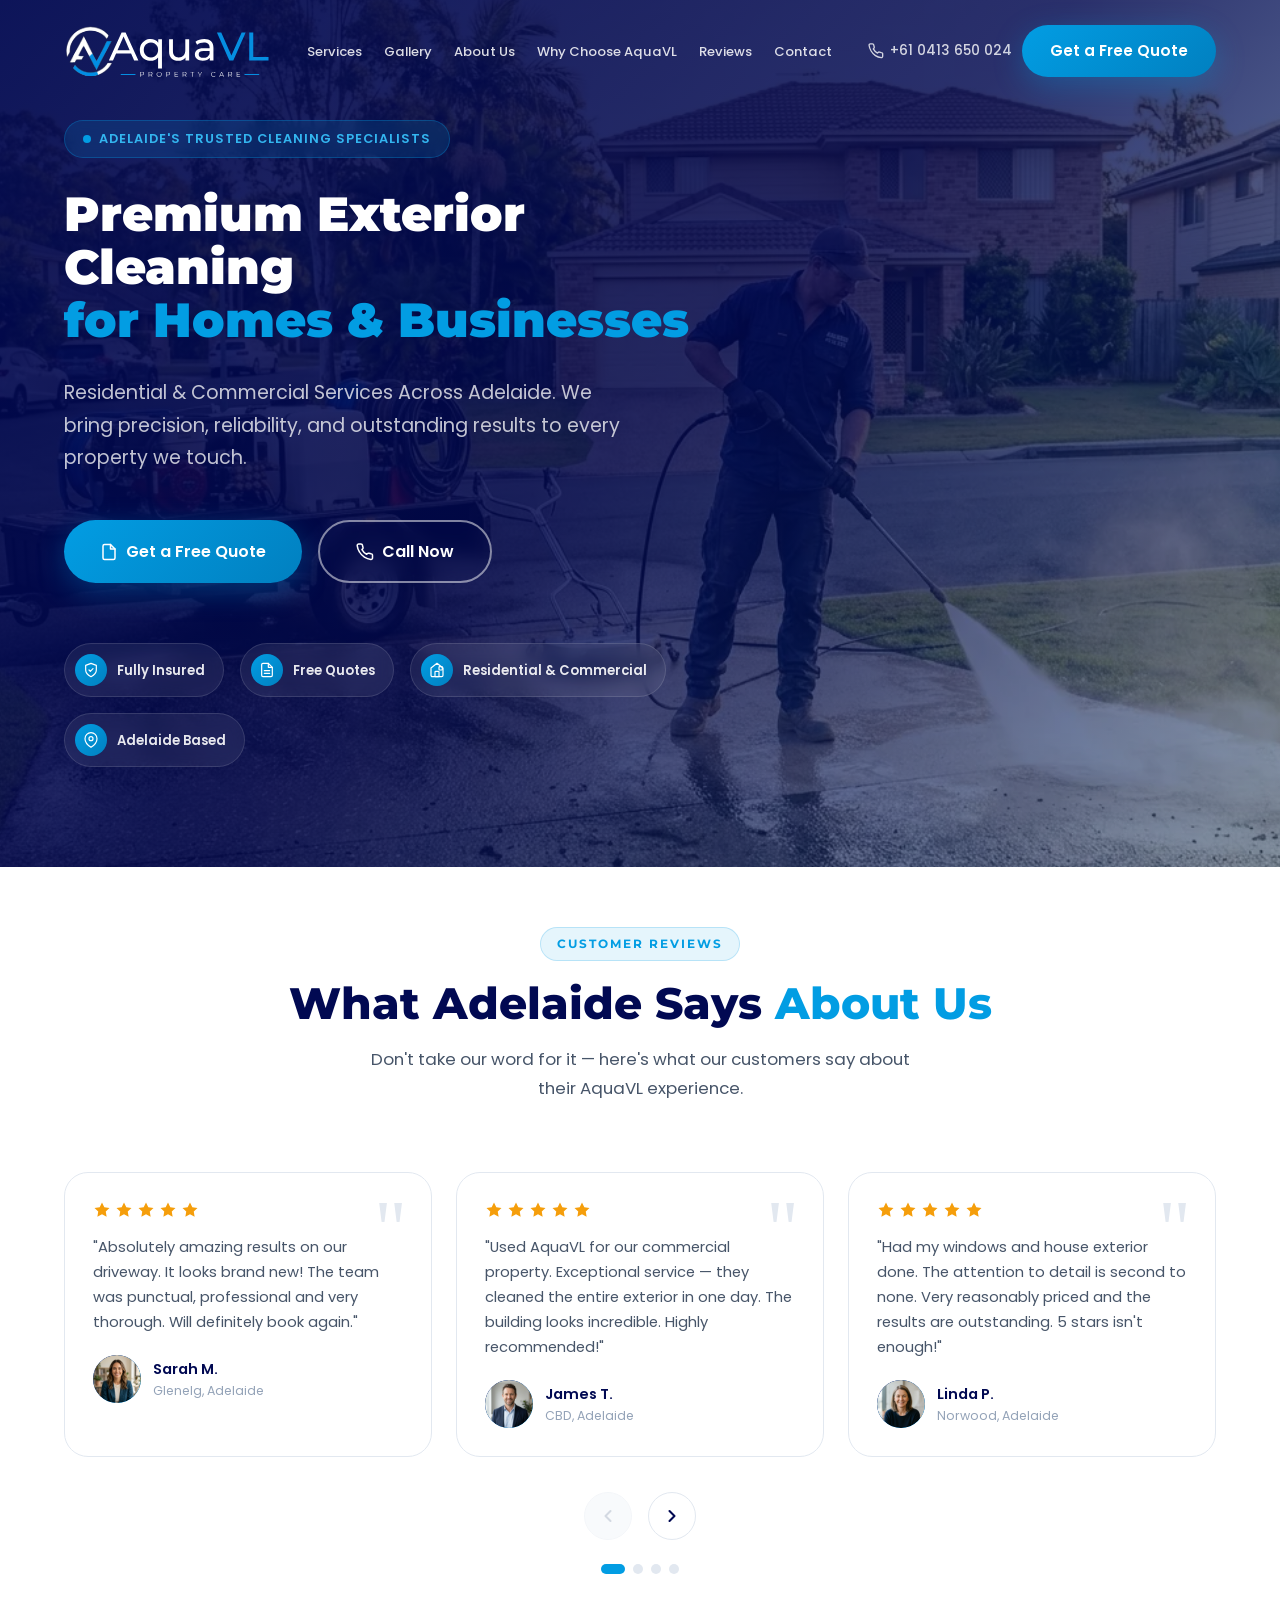
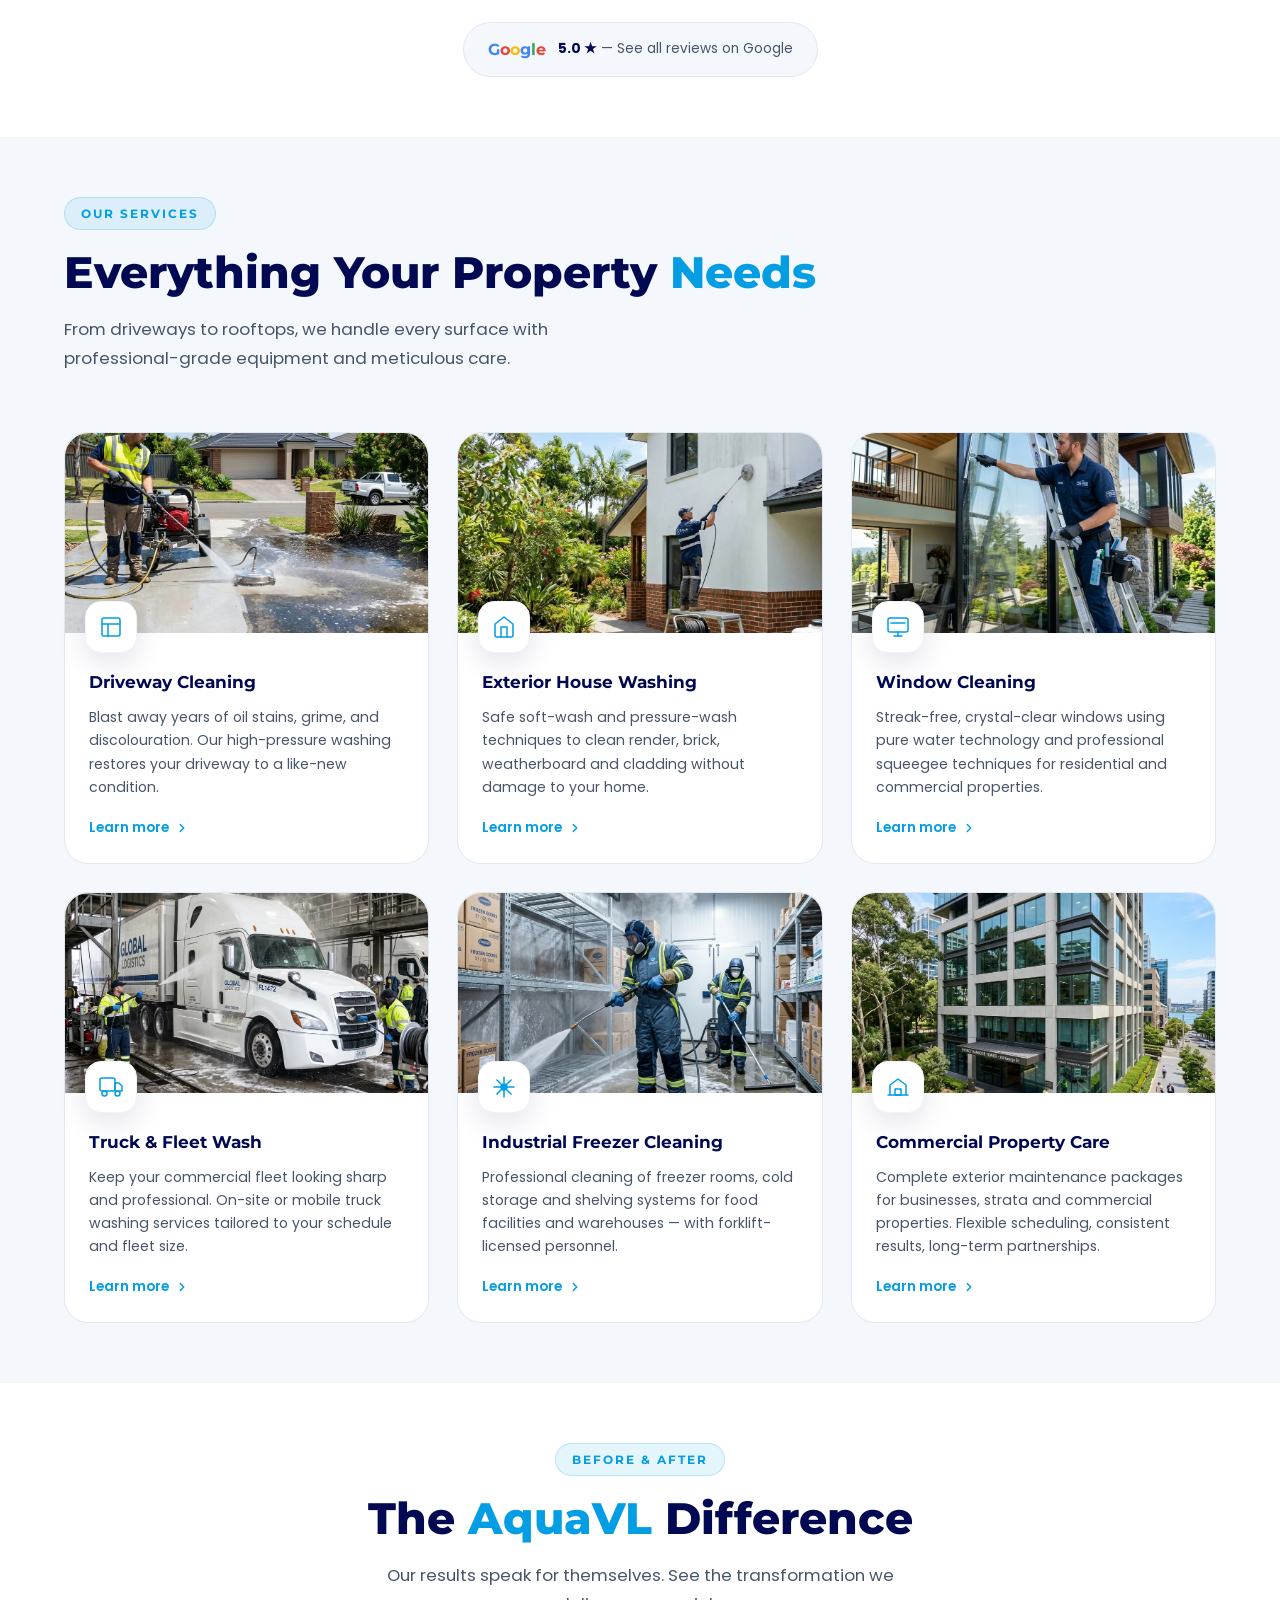
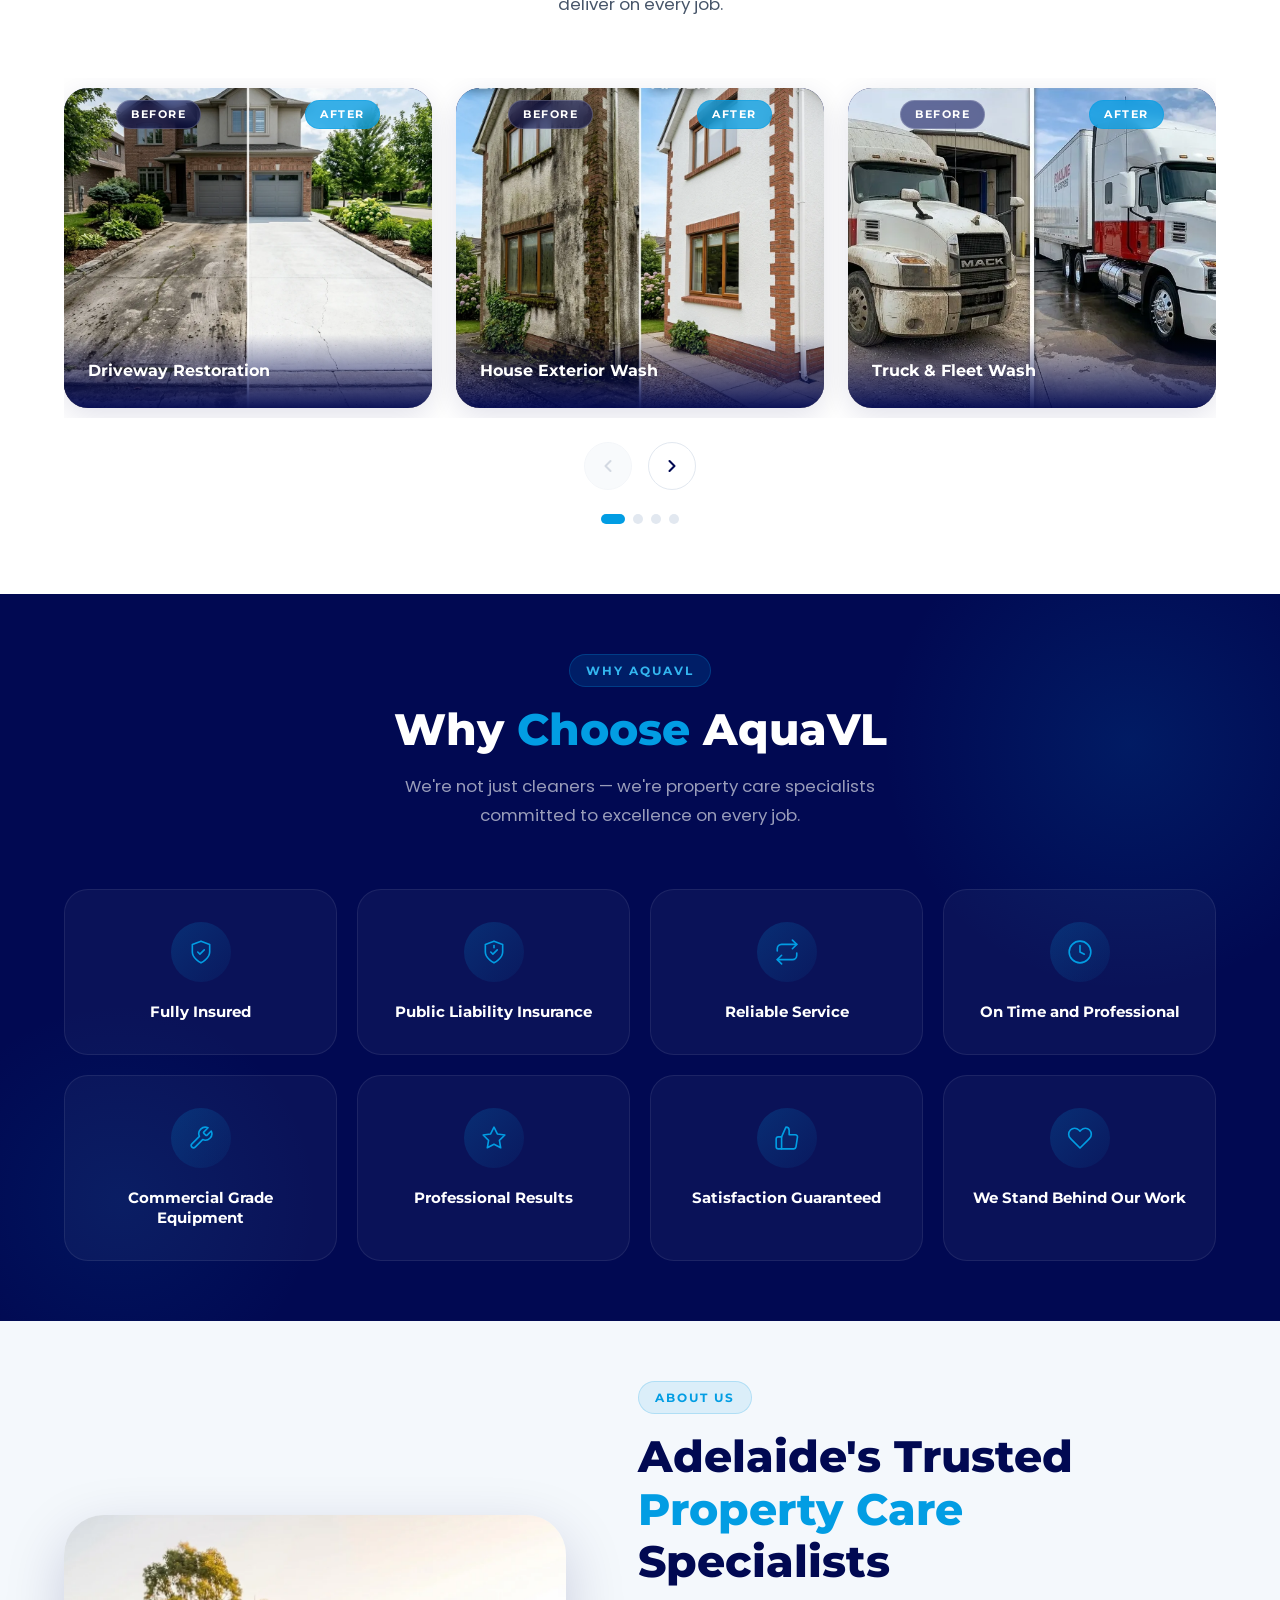
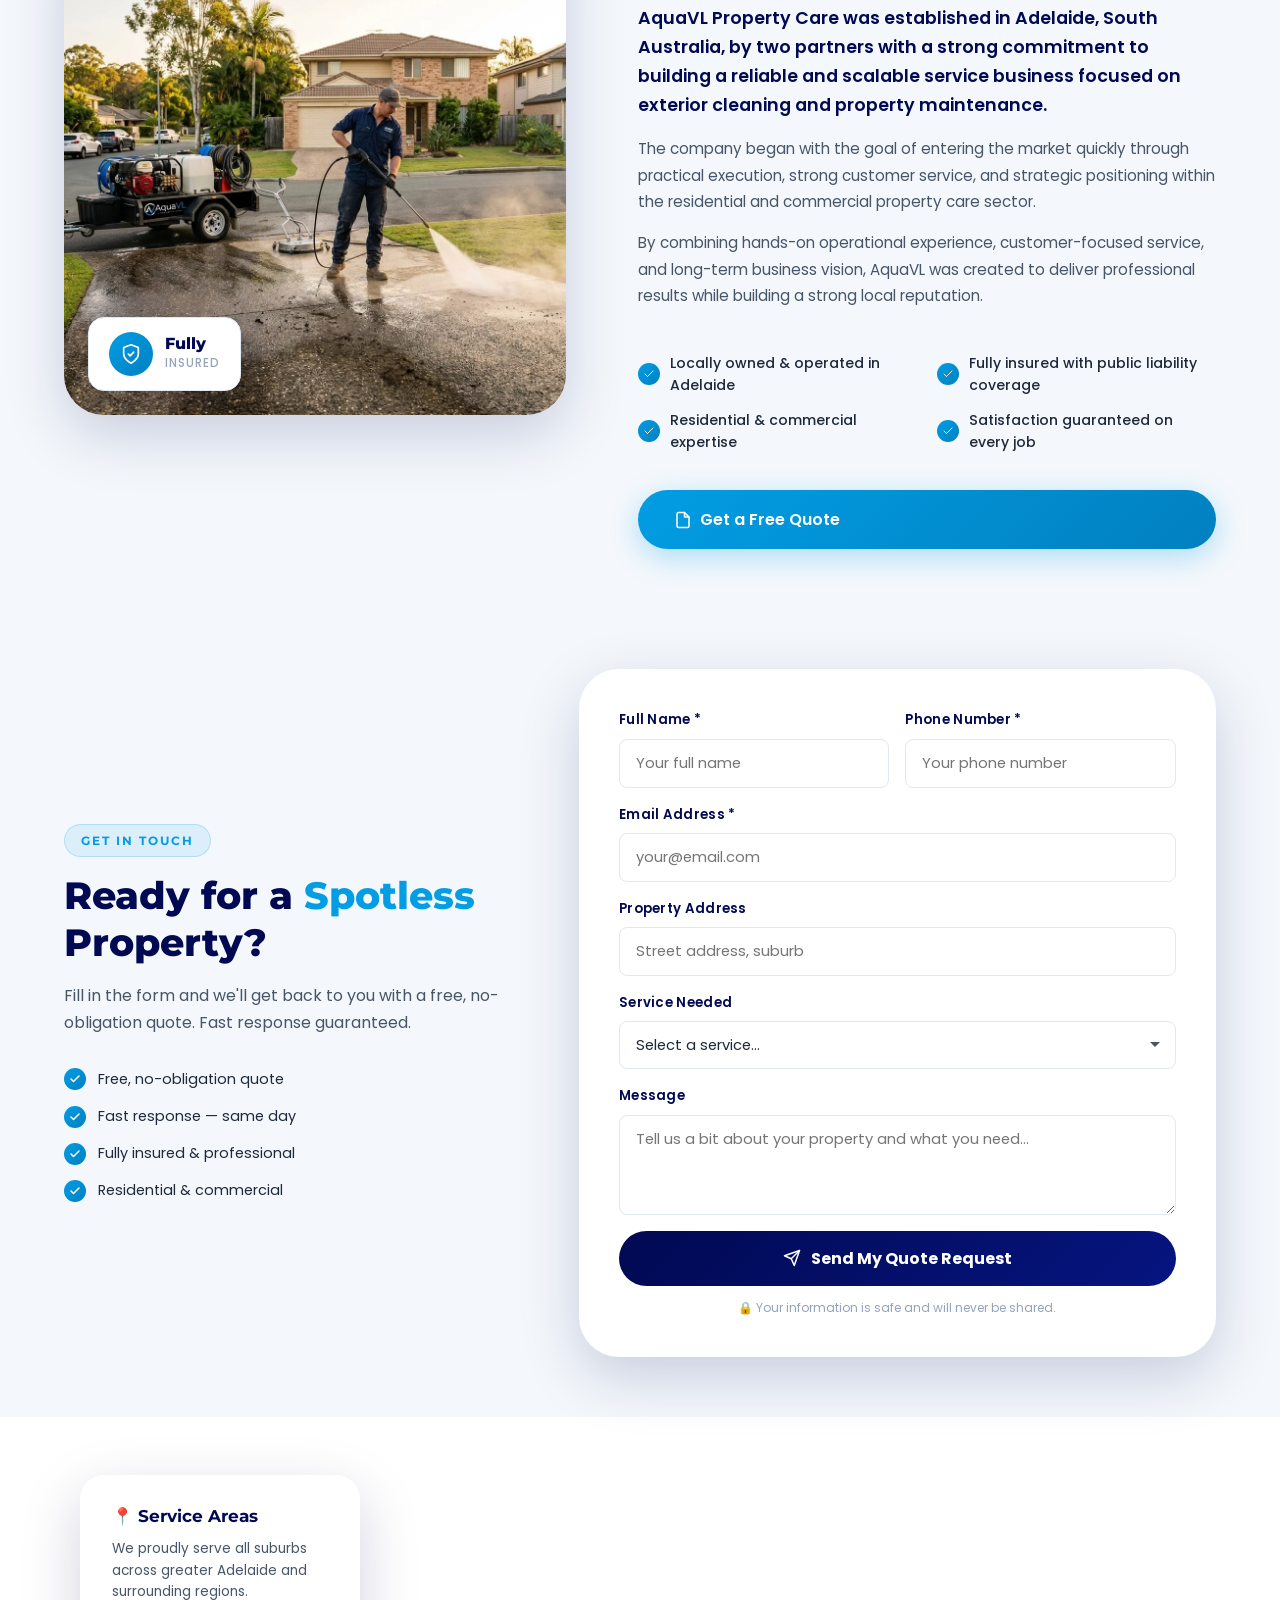
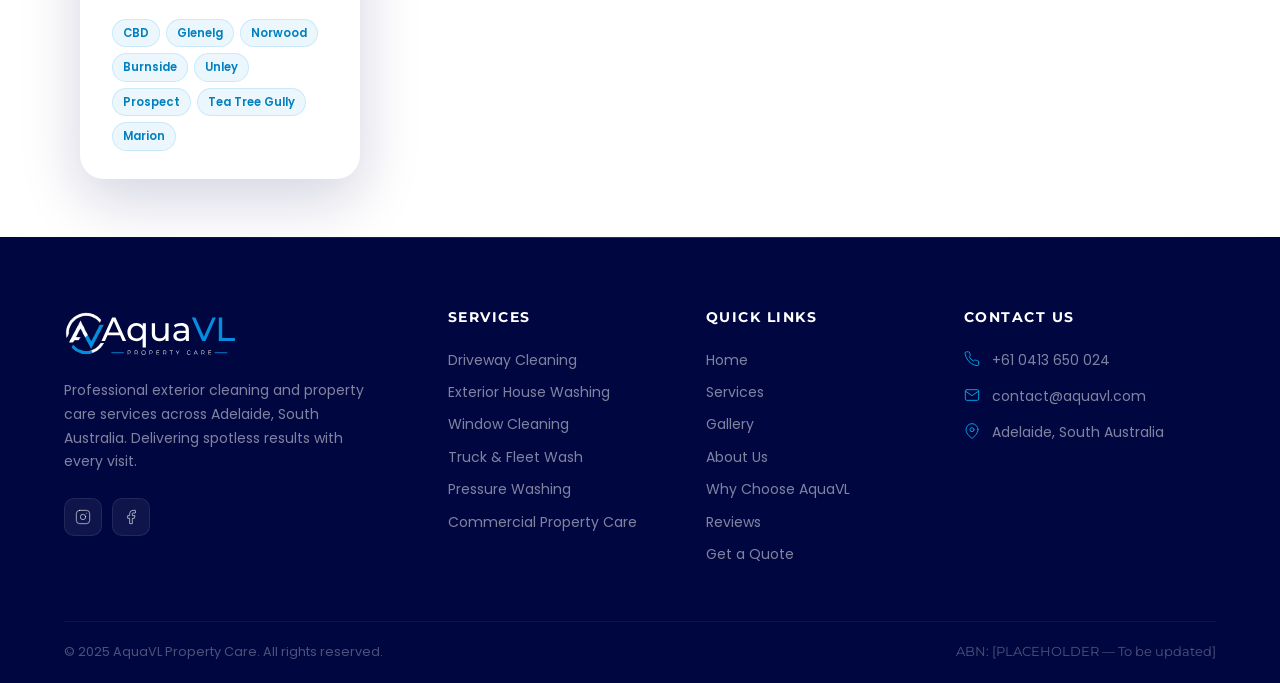
==== commit dcd93b25: "Add files via upload" ====
--- a/index.html
+++ b/index.html
@@ -39,6 +39,15 @@
   }
   </script>
 
+  <!-- Preconnect for Google Fonts (non-blocking) -->
+  <link rel="preconnect" href="https://fonts.googleapis.com" />
+  <link rel="preconnect" href="https://fonts.gstatic.com" crossorigin />
+  <link rel="stylesheet" href="https://fonts.googleapis.com/css2?family=Poppins:wght@300;400;500;600;700;800;900&family=Montserrat:wght@400;500;600;700;800&display=swap" media="print" onload="this.media='all'" />
+  <noscript><link rel="stylesheet" href="https://fonts.googleapis.com/css2?family=Poppins:wght@300;400;500;600;700;800;900&family=Montserrat:wght@400;500;600;700;800&display=swap" /></noscript>
+
+  <!-- Preload critical hero image -->
+  <link rel="preload" as="image" href="assets/images/hero-bg.webp" fetchpriority="high" />
+
   <link rel="stylesheet" href="css/style.css" />
 </head>
 
@@ -71,7 +80,7 @@
     <div class="container">
       <nav class="nav-inner" aria-label="Main navigation">
         <a href="#hero" class="nav-logo" aria-label="AquaVL Property Care - Home">
-          <img src="assets/logos/log_white_svg.svg" alt="AquaVL Property Care Logo" id="navLogo" />
+          <img src="assets/logos/log_white_svg.svg" alt="AquaVL Property Care Logo" id="navLogo" width="120" height="62" />
         </a>
 
         <ul class="nav-links" role="list">
@@ -118,7 +127,17 @@
   ============================================================ -->
   <main>
     <section id="hero" aria-labelledby="heroTitle">
-      <div class="hero-bg" aria-hidden="true"></div>
+      <!-- Hero background as img for priority loading -->
+      <img
+        src="assets/images/hero-bg.webp"
+        alt=""
+        aria-hidden="true"
+        class="hero-bg"
+        fetchpriority="high"
+        loading="eager"
+        width="1920"
+        height="1080"
+      />
       <div class="hero-overlay" aria-hidden="true"></div>
 
       <div class="container">
@@ -249,7 +268,7 @@
                 <p class="review-text">"Absolutely amazing results on our driveway. It looks brand new! The team was
                   punctual, professional and very thorough. Will definitely book again."</p>
                 <div class="review-author">
-                  <div class="review-avatar"><img src="assets/images/avatar-sarah.jpg" alt="Sarah M." /></div>
+                  <div class="review-avatar"><img src="assets/images/avatar-sarah.webp" alt="Sarah M." /></div>
                   <div>
                     <div class="review-name">Sarah M.</div>
                     <div class="review-location">Glenelg, Adelaide</div>
@@ -283,7 +302,7 @@
                 <p class="review-text">"Used AquaVL for our commercial property. Exceptional service — they cleaned the
                   entire exterior in one day. The building looks incredible. Highly recommended!"</p>
                 <div class="review-author">
-                  <div class="review-avatar"><img src="assets/images/avatar-james.jpg" alt="James T." /></div>
+                  <div class="review-avatar"><img src="assets/images/avatar-james.webp" alt="James T." /></div>
                   <div>
                     <div class="review-name">James T.</div>
                     <div class="review-location">CBD, Adelaide</div>
@@ -318,7 +337,7 @@
                   none.
                   Very reasonably priced and the results are outstanding. 5 stars isn't enough!"</p>
                 <div class="review-author">
-                  <div class="review-avatar"><img src="assets/images/avatar-linda.jpg" alt="Linda P." /></div>
+                  <div class="review-avatar"><img src="assets/images/avatar-linda.webp" alt="Linda P." /></div>
                   <div>
                     <div class="review-name">Linda P.</div>
                     <div class="review-location">Norwood, Adelaide</div>
@@ -352,7 +371,7 @@
                 <p class="review-text">"Extremely impressed with the house wash. The mold and dirt on the weatherboards
                   are completely gone. Professional service all around."</p>
                 <div class="review-author">
-                  <div class="review-avatar"><img src="assets/images/avatar-david.png" alt="David K." /></div>
+                  <div class="review-avatar"><img src="assets/images/avatar-david.webp" alt="David K." /></div>
                   <div>
                     <div class="review-name">David K.</div>
                     <div class="review-location">Mitcham, Adelaide</div>
@@ -386,7 +405,7 @@
                 <p class="review-text">"AquaVL did an outstanding job on our sandstone pavers and pool area. Highly
                   recommended for any delicate stone cleaning!"</p>
                 <div class="review-author">
-                  <div class="review-avatar"><img src="assets/images/avatar-chloe.png" alt="Chloe B." /></div>
+                  <div class="review-avatar"><img src="assets/images/avatar-chloe.webp" alt="Chloe B." /></div>
                   <div>
                     <div class="review-name">Chloe B.</div>
                     <div class="review-location">North Adelaide, Adelaide</div>
@@ -420,7 +439,7 @@
                 <p class="review-text">"Great communication and top-tier job on our commercial fleet washing. Punctual
                   and professional work."</p>
                 <div class="review-author">
-                  <div class="review-avatar"><img src="assets/images/avatar-marcus.png" alt="Marcus S." /></div>
+                  <div class="review-avatar"><img src="assets/images/avatar-marcus.webp" alt="Marcus S." /></div>
                   <div>
                     <div class="review-name">Marcus S.</div>
                     <div class="review-location">Mawson Lakes, Adelaide</div>
@@ -481,7 +500,7 @@
 
           <article class="service-card reveal reveal-delay-1">
             <div class="service-card-image">
-              <img src="assets/images/service-driveway.png" alt="Driveway Cleaning Adelaide" loading="lazy" />
+              <img src="assets/images/service-driveway.webp" alt="Driveway Cleaning Adelaide" loading="lazy" />
               <div class="service-icon">
                 <svg xmlns="http://www.w3.org/2000/svg" viewBox="0 0 24 24" fill="none" stroke="currentColor"
                   stroke-width="1.5" stroke-linecap="round" stroke-linejoin="round">
@@ -507,7 +526,7 @@
 
           <article class="service-card reveal reveal-delay-2">
             <div class="service-card-image">
-              <img src="assets/images/service-house-washing.png" alt="Exterior House Washing Adelaide" loading="lazy" />
+              <img src="assets/images/service-house-washing.webp" alt="Exterior House Washing Adelaide" loading="lazy" />
               <div class="service-icon">
                 <svg xmlns="http://www.w3.org/2000/svg" viewBox="0 0 24 24" fill="none" stroke="currentColor"
                   stroke-width="1.5" stroke-linecap="round" stroke-linejoin="round">
@@ -533,7 +552,7 @@
 
           <article class="service-card reveal reveal-delay-3">
             <div class="service-card-image">
-              <img src="assets/images/service-window-cleaning.png" alt="Window Cleaning Adelaide" loading="lazy" />
+              <img src="assets/images/service-window-cleaning.webp" alt="Window Cleaning Adelaide" loading="lazy" />
               <div class="service-icon">
                 <svg xmlns="http://www.w3.org/2000/svg" viewBox="0 0 24 24" fill="none" stroke="currentColor"
                   stroke-width="1.5" stroke-linecap="round" stroke-linejoin="round">
@@ -561,7 +580,7 @@
 
           <article class="service-card reveal reveal-delay-1">
             <div class="service-card-image">
-              <img src="assets/images/service-truck-wash.png" alt="Truck and Fleet Wash Adelaide" loading="lazy" />
+              <img src="assets/images/service-truck-wash.webp" alt="Truck and Fleet Wash Adelaide" loading="lazy" />
               <div class="service-icon">
                 <svg xmlns="http://www.w3.org/2000/svg" viewBox="0 0 24 24" fill="none" stroke="currentColor"
                   stroke-width="1.5" stroke-linecap="round" stroke-linejoin="round">
@@ -589,7 +608,7 @@
 
           <article class="service-card reveal reveal-delay-2">
             <div class="service-card-image">
-              <img src="assets/images/service-freezer-cleaning.png" alt="Industrial Freezer Cleaning Adelaide"
+              <img src="assets/images/service-freezer-cleaning.webp" alt="Industrial Freezer Cleaning Adelaide"
                 loading="lazy" />
               <div class="service-icon">
                 <svg xmlns="http://www.w3.org/2000/svg" viewBox="0 0 24 24" fill="none" stroke="currentColor"
@@ -616,7 +635,7 @@
 
           <article class="service-card reveal reveal-delay-3">
             <div class="service-card-image">
-              <img src="assets/images/service-commercial.png" alt="Commercial Property Care Adelaide" loading="lazy" />
+              <img src="assets/images/service-commercial.webp" alt="Commercial Property Care Adelaide" loading="lazy" />
               <div class="service-icon">
                 <svg xmlns="http://www.w3.org/2000/svg" viewBox="0 0 24 24" fill="none" stroke="currentColor"
                   stroke-width="1.5" stroke-linecap="round" stroke-linejoin="round">
@@ -665,7 +684,7 @@
                   <span>Before</span>
                   <span>After</span>
                 </div>
-                <img src="assets/images/before-after-driveway.jpg"
+                <img src="assets/images/before-after-driveway.webp"
                   alt="Before and after driveway pressure washing in Adelaide — dramatic cleaning result"
                   loading="lazy" />
                 <div class="gallery-label">
@@ -678,7 +697,7 @@
                   <span>Before</span>
                   <span>After</span>
                 </div>
-                <img src="assets/images/before-after-house.jpg"
+                <img src="assets/images/before-after-house.webp"
                   alt="Before and after exterior house washing in Adelaide — algae removal and bright clean result"
                   loading="lazy" />
                 <div class="gallery-label">
@@ -691,7 +710,7 @@
                   <span>Before</span>
                   <span>After</span>
                 </div>
-                <img src="assets/images/before-after-truck.jpg"
+                <img src="assets/images/before-after-truck.webp"
                   alt="Before and after truck and fleet wash in Adelaide — professional commercial vehicle cleaning result"
                   loading="lazy" />
                 <div class="gallery-label">
@@ -704,7 +723,7 @@
                   <span>Before</span>
                   <span>After</span>
                 </div>
-                <img src="assets/images/before-after-windows.png"
+                <img src="assets/images/before-after-windows.webp"
                   alt="Before and after window cleaning in Adelaide — streak-free crystal clear result"
                   loading="lazy" />
                 <div class="gallery-label">
@@ -717,7 +736,7 @@
                   <span>Before</span>
                   <span>After</span>
                 </div>
-                <img src="assets/images/before-after-patio.png"
+                <img src="assets/images/before-after-patio.webp"
                   alt="Before and after patio pressure washing in Adelaide — pavers restored to like-new condition"
                   loading="lazy" />
                 <div class="gallery-label">
@@ -730,7 +749,7 @@
                   <span>Before</span>
                   <span>After</span>
                 </div>
-                <img src="assets/images/before-after-roof.png"
+                <img src="assets/images/before-after-roof.webp"
                   alt="Before and after roof cleaning in Adelaide — mold and lichen removed, tiles restored"
                   loading="lazy" />
                 <div class="gallery-label">
@@ -884,7 +903,7 @@
 
           <div class="about-image-col reveal">
             <div class="about-image-wrap">
-              <img src="assets/images/hero-bg.png" alt="AquaVL team at work in Adelaide" class="about-img" />
+              <img src="assets/images/hero-bg.webp" alt="AquaVL team at work in Adelaide" class="about-img" />
               <div class="about-badge-float">
                 <div class="about-badge-icon">
                   <svg xmlns="http://www.w3.org/2000/svg" viewBox="0 0 24 24" fill="none" stroke="currentColor"
@@ -1208,7 +1227,7 @@
     </div>
   </footer>
 
-  <script src="js/main.js"></script>
+  <script src="js/main.js" defer></script>
 </body>
 
 </html>
--- a/css/style.css
+++ b/css/style.css
@@ -1,2078 +1 @@
-/* ============================================================
-   AQUAVL PROPERTY CARE — DESIGN SYSTEM
-   ============================================================ */
-
-/* ---- Google Fonts ---- */
-@import url('https://fonts.googleapis.com/css2?family=Poppins:wght@300;400;500;600;700;800;900&family=Montserrat:wght@400;500;600;700;800&display=swap');
-
-/* ---- CSS Variables ---- */
-:root {
-  --navy: #010952;
-  --navy-dark: #000740;
-  --navy-light: #061580;
-  --blue: #029de3;
-  --blue-light: #33b6f0;
-  --blue-dark: #0180c0;
-  --white: #ffffff;
-  --off-white: #f4f8fc;
-  --gray-100: #f0f4f8;
-  --gray-200: #e2e8f0;
-  --gray-400: #94a3b8;
-  --gray-600: #475569;
-  --gray-800: #1e293b;
-  --black: #0a0a0a;
-
-  --font-primary: 'Poppins', sans-serif;
-  --font-secondary: 'Montserrat', sans-serif;
-
-  --radius-sm: 8px;
-  --radius-md: 16px;
-  --radius-lg: 24px;
-  --radius-xl: 40px;
-
-  --shadow-sm: 0 2px 8px rgba(1, 9, 82, 0.08);
-  --shadow-md: 0 8px 30px rgba(1, 9, 82, 0.12);
-  --shadow-lg: 0 20px 60px rgba(1, 9, 82, 0.18);
-  --shadow-blue: 0 8px 30px rgba(2, 157, 227, 0.30);
-
-  --transition: 0.3s cubic-bezier(0.4, 0, 0.2, 1);
-  --transition-slow: 0.6s cubic-bezier(0.4, 0, 0.2, 1);
-}
-
-/* ---- Reset ---- */
-*,
-*::before,
-*::after {
-  margin: 0;
-  padding: 0;
-  box-sizing: border-box;
-}
-
-html {
-  scroll-behavior: smooth;
-  font-size: 16px;
-}
-
-body {
-  font-family: var(--font-primary);
-  color: var(--gray-800);
-  background: var(--white);
-  line-height: 1.6;
-  overflow-x: hidden;
-}
-
-img {
-  max-width: 100%;
-  height: auto;
-  display: block;
-}
-
-a {
-  text-decoration: none;
-  color: inherit;
-}
-
-ul {
-  list-style: none;
-}
-
-/* ---- Utility Classes ---- */
-.container {
-  width: 100%;
-  max-width: 1200px;
-  margin: 0 auto;
-  padding: 0 24px;
-}
-
-.section-tag {
-  display: inline-block;
-  background: rgba(2, 157, 227, 0.1);
-  color: var(--blue);
-  font-family: var(--font-secondary);
-  font-size: 0.75rem;
-  font-weight: 700;
-  letter-spacing: 2px;
-  text-transform: uppercase;
-  padding: 6px 16px;
-  border-radius: 50px;
-  margin-bottom: 16px;
-  border: 1px solid rgba(2, 157, 227, 0.2);
-}
-
-.section-title {
-  font-family: var(--font-secondary);
-  font-size: clamp(1.75rem, 3.5vw, 2.75rem);
-  font-weight: 800;
-  color: var(--navy);
-  line-height: 1.2;
-  margin-bottom: 16px;
-}
-
-.section-title span {
-  color: var(--blue);
-}
-
-.section-subtitle {
-  font-size: 1.05rem;
-  color: var(--gray-600);
-  max-width: 560px;
-  line-height: 1.7;
-}
-
-.text-center {
-  text-align: center;
-}
-
-.text-center .section-subtitle {
-  margin: 0 auto;
-}
-
-/* ---- Buttons ---- */
-.btn {
-  display: inline-flex;
-  align-items: center;
-  gap: 8px;
-  padding: 14px 28px;
-  border-radius: 50px;
-  font-family: var(--font-primary);
-  font-size: 0.95rem;
-  font-weight: 600;
-  cursor: pointer;
-  border: none;
-  transition: var(--transition);
-  white-space: nowrap;
-  text-decoration: none;
-}
-
-.btn-primary {
-  background: linear-gradient(135deg, var(--blue), var(--blue-dark));
-  color: var(--white);
-  box-shadow: var(--shadow-blue);
-}
-
-.btn-primary:hover {
-  transform: translateY(-2px);
-  box-shadow: 0 12px 40px rgba(2, 157, 227, 0.45);
-}
-
-.btn-secondary {
-  background: transparent;
-  color: var(--white);
-  border: 2px solid rgba(255, 255, 255, 0.5);
-  backdrop-filter: blur(8px);
-}
-
-.btn-secondary:hover {
-  background: rgba(255, 255, 255, 0.15);
-  border-color: var(--white);
-  transform: translateY(-2px);
-}
-
-.btn-outline {
-  background: transparent;
-  color: var(--navy);
-  border: 2px solid var(--navy);
-}
-
-.btn-outline:hover {
-  background: var(--navy);
-  color: var(--white);
-  transform: translateY(-2px);
-}
-
-.btn-lg {
-  padding: 17px 36px;
-  font-size: 1rem;
-}
-
-/* ============================================================
-   NAVBAR
-   ============================================================ */
-#navbar {
-  position: fixed;
-  top: 0;
-  left: 0;
-  width: 100%;
-  z-index: 1000;
-  padding: 20px 0;
-  transition: var(--transition);
-}
-
-#navbar.scrolled {
-  background: var(--navy);
-  padding: 12px 0;
-  box-shadow: 0 4px 30px rgba(1, 9, 82, 0.3);
-}
-
-/* Sticky CTA button — hidden until scrolled past hero */
-.nav-scroll-cta {
-  opacity: 0;
-  pointer-events: none;
-  transform: translateY(-6px) scale(0.95);
-  transition: opacity 0.3s ease, transform 0.3s ease;
-  padding: 10px 20px;
-  font-size: 0.85rem;
-  display: none;
-  /* shown only on mobile via media query */
-}
-
-.nav-inner {
-  display: flex;
-  align-items: center;
-  justify-content: space-between;
-  gap: 16px;
-}
-
-.nav-logo {
-  display: flex;
-  align-items: center;
-  transition: var(--transition);
-}
-
-.nav-logo:hover {
-  opacity: 0.85;
-  transform: translateY(-1px);
-}
-
-.nav-logo img {
-  height: 62px;
-  width: auto;
-  transition: var(--transition);
-}
-
-.nav-links {
-  display: flex;
-  align-items: center;
-  gap: 2px;
-}
-
-.nav-links a {
-  font-size: 0.82rem;
-  font-weight: 500;
-  color: rgba(255, 255, 255, 0.85);
-  padding: 7px 10px;
-  border-radius: 8px;
-  transition: var(--transition);
-  white-space: nowrap;
-}
-
-.nav-links a:hover,
-.nav-links a.active {
-  color: var(--white);
-  background: rgba(255, 255, 255, 0.1);
-}
-
-.nav-cta {
-  display: flex;
-  align-items: center;
-  gap: 10px;
-  flex-shrink: 0;
-}
-
-.nav-phone {
-  display: flex;
-  align-items: center;
-  gap: 6px;
-  color: rgba(255, 255, 255, 0.8);
-  font-size: 0.85rem;
-  font-weight: 500;
-  transition: var(--transition);
-}
-
-.nav-phone:hover {
-  color: var(--blue-light);
-}
-
-.nav-phone svg {
-  width: 16px;
-  height: 16px;
-}
-
-.hamburger {
-  display: none;
-  flex-direction: column;
-  gap: 5px;
-  cursor: pointer;
-  padding: 4px;
-  background: none;
-  border: none;
-}
-
-.hamburger span {
-  display: block;
-  width: 24px;
-  height: 2px;
-  background: var(--white);
-  border-radius: 2px;
-  transition: var(--transition);
-}
-
-.hamburger.active span:nth-child(1) {
-  transform: translateY(7px) rotate(45deg);
-}
-
-.hamburger.active span:nth-child(2) {
-  opacity: 0;
-}
-
-.hamburger.active span:nth-child(3) {
-  transform: translateY(-7px) rotate(-45deg);
-}
-
-/* Mobile menu */
-.mobile-menu {
-  display: none;
-  position: fixed;
-  top: 0;
-  left: 0;
-  width: 100%;
-  height: 100vh;
-  background: var(--navy);
-  z-index: 999;
-  flex-direction: column;
-  align-items: center;
-  justify-content: center;
-  gap: 12px;
-  opacity: 0;
-  pointer-events: none;
-  transition: opacity var(--transition);
-}
-
-.mobile-menu.open {
-  display: flex;
-  opacity: 1;
-  pointer-events: all;
-}
-
-.mobile-menu a {
-  font-size: 1.4rem;
-  font-weight: 600;
-  color: var(--white);
-  padding: 12px 32px;
-  border-radius: 12px;
-  transition: var(--transition);
-}
-
-.mobile-menu a:hover {
-  color: var(--blue-light);
-  background: rgba(255, 255, 255, 0.05);
-}
-
-.mobile-menu-close {
-  position: fixed;
-  top: 18px;
-  right: 20px;
-  z-index: 1002;
-  background: none;
-  border: none;
-  color: var(--white);
-  cursor: pointer;
-  font-size: 1.5rem;
-  padding: 8px;
-  line-height: 1;
-  opacity: 0.9;
-  transition: var(--transition);
-}
-
-.mobile-menu-close:hover {
-  opacity: 1;
-}
-
-.mobile-menu .btn {
-  margin-top: 16px;
-}
-
-/* ============================================================
-   HERO SECTION
-   ============================================================ */
-#hero {
-  position: relative;
-  min-height: 80vh;
-  display: flex;
-  align-items: center;
-  overflow: hidden;
-  background: var(--navy-dark);
-}
-
-.hero-bg {
-  position: absolute;
-  inset: 0;
-  background-image: url('../assets/images/hero-bg.jpg');
-  background-size: cover;
-  background-position: center;
-  opacity: 0.65;
-  transform: scale(1.05);
-  transition: transform 8s ease;
-}
-
-#hero:hover .hero-bg {
-  transform: scale(1);
-}
-
-.hero-overlay {
-  position: absolute;
-  inset: 0;
-  background: linear-gradient(135deg,
-      rgba(1, 9, 82, 0.92) 0%,
-      rgba(1, 9, 82, 0.75) 50%,
-      rgba(2, 157, 227, 0.15) 100%);
-}
-
-.hero-content {
-  position: relative;
-  z-index: 2;
-  padding: 120px 0 100px;
-  max-width: 700px;
-}
-
-.hero-badge {
-  display: inline-flex;
-  align-items: center;
-  gap: 8px;
-  background: rgba(2, 157, 227, 0.15);
-  border: 1px solid rgba(2, 157, 227, 0.3);
-  border-radius: 50px;
-  padding: 8px 18px;
-  margin-bottom: 30px;
-  backdrop-filter: blur(8px);
-}
-
-.hero-badge-dot {
-  width: 8px;
-  height: 8px;
-  background: var(--blue);
-  border-radius: 50%;
-  animation: pulse-dot 2s infinite;
-}
-
-@keyframes pulse-dot {
-
-  0%,
-  100% {
-    opacity: 1;
-    transform: scale(1);
-  }
-
-  50% {
-    opacity: 0.5;
-    transform: scale(0.8);
-  }
-}
-
-.hero-badge span {
-  font-size: 0.8rem;
-  font-weight: 600;
-  color: var(--blue-light);
-  text-transform: uppercase;
-  letter-spacing: 1px;
-}
-
-.hero-title {
-  font-family: var(--font-secondary);
-  font-size: clamp(1.65rem, 4.2vw, 3rem);
-  font-weight: 900;
-  color: var(--white);
-  line-height: 1.1;
-  margin-bottom: 30px;
-}
-
-.hero-title .accent {
-  color: var(--blue);
-  display: block;
-}
-
-.hero-subtitle {
-  font-size: clamp(1rem, 2vw, 1.2rem);
-  color: rgba(255, 255, 255, 0.75);
-  margin-bottom: 45px;
-  line-height: 1.7;
-  max-width: 560px;
-}
-
-.hero-urgency {
-  display: flex;
-  flex-wrap: wrap;
-  gap: 12px 28px;
-  margin-bottom: 36px;
-}
-
-.hero-urgency span {
-  font-size: 0.88rem;
-  font-weight: 600;
-  color: rgba(255, 255, 255, 0.9);
-  display: flex;
-  align-items: center;
-  gap: 6px;
-}
-
-.hero-urgency span::before {
-  content: '';
-  display: inline-block;
-  width: 6px;
-  height: 6px;
-  background: var(--blue);
-  border-radius: 50%;
-  flex-shrink: 0;
-}
-
-.hero-buttons {
-  display: flex;
-  gap: 16px;
-  flex-wrap: wrap;
-  margin-bottom: 60px;
-}
-
-.hero-stats {
-  display: flex;
-  gap: 40px;
-  flex-wrap: wrap;
-}
-
-.stat-item {
-  display: flex;
-  flex-direction: column;
-}
-
-.stat-number {
-  font-family: var(--font-secondary);
-  font-size: 2rem;
-  font-weight: 800;
-  color: var(--white);
-  line-height: 1;
-}
-
-.stat-number span {
-  color: var(--blue);
-}
-
-.stat-label {
-  font-size: 0.78rem;
-  color: rgba(255, 255, 255, 0.55);
-  text-transform: uppercase;
-  letter-spacing: 1px;
-  margin-top: 4px;
-  font-weight: 500;
-}
-
-/* ---- Hero Badges (Feature Indicators) ---- */
-.hero-badges {
-  display: flex;
-  gap: 16px;
-  flex-wrap: wrap;
-}
-
-.hero-badge-item {
-  display: flex;
-  align-items: center;
-  gap: 10px;
-  background: rgba(255, 255, 255, 0.07);
-  border: 1px solid rgba(255, 255, 255, 0.12);
-  border-radius: 50px;
-  padding: 10px 18px 10px 10px;
-  backdrop-filter: blur(8px);
-  transition: var(--transition);
-}
-
-.hero-badge-item:hover {
-  background: rgba(2, 157, 227, 0.15);
-  border-color: rgba(2, 157, 227, 0.35);
-  transform: translateY(-2px);
-}
-
-.hero-badge-icon {
-  width: 32px;
-  height: 32px;
-  background: linear-gradient(135deg, var(--blue), var(--blue-dark));
-  border-radius: 50%;
-  display: flex;
-  align-items: center;
-  justify-content: center;
-  flex-shrink: 0;
-}
-
-.hero-badge-icon svg {
-  width: 16px;
-  height: 16px;
-  color: var(--white);
-}
-
-.hero-badge-item span {
-  font-size: 0.82rem;
-  font-weight: 600;
-  color: rgba(255, 255, 255, 0.9);
-  white-space: nowrap;
-}
-
-.hero-scroll {
-  position: absolute;
-  bottom: 36px;
-  left: 50%;
-  transform: translateX(-50%);
-  z-index: 2;
-  display: flex;
-  flex-direction: column;
-  align-items: center;
-  gap: 8px;
-  color: rgba(255, 255, 255, 0.4);
-  font-size: 0.72rem;
-  letter-spacing: 2px;
-  text-transform: uppercase;
-}
-
-.scroll-line {
-  width: 1px;
-  height: 50px;
-  background: linear-gradient(to bottom, rgba(255, 255, 255, 0.4), transparent);
-  animation: scroll-bounce 1.5s infinite;
-}
-
-@keyframes scroll-bounce {
-
-  0%,
-  100% {
-    transform: scaleY(1);
-  }
-
-  50% {
-    transform: scaleY(0.6);
-  }
-}
-
-/* ============================================================
-   SERVICES SECTION
-   ============================================================ */
-#services {
-  padding: 60px 0 60px;
-  background: var(--off-white);
-}
-
-.services-header {
-  margin-bottom: 60px;
-}
-
-.services-grid {
-  display: grid;
-  grid-template-columns: repeat(3, 1fr);
-  gap: 28px;
-}
-
-.service-card {
-  background: var(--white);
-  border: 1px solid var(--gray-200);
-  border-radius: var(--radius-lg);
-  padding: 0;
-  transition: var(--transition);
-  cursor: default;
-  position: relative;
-  overflow: visible;
-  display: flex;
-  flex-direction: column;
-}
-
-.service-card::before {
-  content: '';
-  position: absolute;
-  bottom: 0;
-  left: 0;
-  right: 0;
-  height: 3px;
-  background: linear-gradient(90deg, var(--navy), var(--blue));
-  transform: scaleX(0);
-  transform-origin: left;
-  transition: var(--transition);
-  z-index: 2;
-}
-
-.service-card:hover {
-  border-color: transparent;
-  box-shadow: var(--shadow-lg);
-  transform: translateY(-6px);
-}
-
-.service-card:hover::before {
-  transform: scaleX(1);
-}
-
-/* Image container at top of card */
-.service-card-image {
-  position: relative;
-  width: 100%;
-  height: 200px;
-  overflow: visible;
-  border-radius: var(--radius-lg) var(--radius-lg) 0 0;
-  flex-shrink: 0;
-}
-
-.service-card-image img {
-  width: 100%;
-  height: 100%;
-  object-fit: cover;
-  transition: transform 0.5s ease;
-  display: block;
-  border-radius: var(--radius-lg) var(--radius-lg) 0 0;
-  overflow: hidden;
-}
-
-.service-card:hover .service-card-image img {
-  transform: scale(1.06);
-}
-
-/* Icon overlaid at bottom-left of the image */
-.service-card-image .service-icon {
-  position: absolute;
-  bottom: -20px;
-  left: 20px;
-  width: 52px;
-  height: 52px;
-  background: var(--white);
-  border-radius: var(--radius-md);
-  display: flex;
-  align-items: center;
-  justify-content: center;
-  box-shadow: var(--shadow-md);
-  border: 1px solid var(--gray-100);
-  margin-bottom: 0;
-  transition: var(--transition);
-  z-index: 10;
-}
-
-.service-card:hover .service-card-image .service-icon {
-  background: linear-gradient(135deg, var(--blue), var(--navy-light));
-}
-
-.service-card-image .service-icon svg {
-  width: 24px;
-  height: 24px;
-  color: var(--blue);
-  transition: var(--transition);
-}
-
-.service-card:hover .service-card-image .service-icon svg {
-  color: var(--white);
-}
-
-/* Text body below image */
-.service-card-body {
-  padding: 36px 24px 24px;
-  flex: 1;
-  display: flex;
-  flex-direction: column;
-}
-
-.service-card h3 {
-  font-family: var(--font-secondary);
-  font-size: 1.05rem;
-  font-weight: 700;
-  color: var(--navy);
-  margin-bottom: 10px;
-}
-
-.service-card p {
-  font-size: 0.88rem;
-  color: var(--gray-600);
-  line-height: 1.65;
-  flex: 1;
-}
-
-.service-learn-more {
-  display: inline-flex;
-  align-items: center;
-  gap: 6px;
-  margin-top: 18px;
-  font-size: 0.85rem;
-  font-weight: 600;
-  color: var(--blue);
-  transition: var(--transition);
-}
-
-.service-learn-more svg {
-  width: 14px;
-  height: 14px;
-  transition: var(--transition);
-}
-
-.service-card:hover .service-learn-more {
-  gap: 10px;
-}
-
-/* ============================================================
-   BEFORE & AFTER GALLERY
-   ============================================================ */
-#gallery {
-  padding: 60px 0;
-  background: var(--white);
-}
-
-.gallery-header {
-  margin-bottom: 60px;
-}
-
-/* Carousel container */
-.gallery-carousel-container {
-  position: relative;
-  width: 100%;
-  margin-bottom: 10px;
-}
-
-.gallery-carousel-track-wrapper {
-  overflow: hidden;
-  width: 100%;
-  padding: 10px 0;
-  cursor: grab;
-}
-
-.gallery-carousel-track-wrapper:active {
-  cursor: grabbing;
-}
-
-.gallery-carousel-track {
-  display: flex;
-  gap: 24px;
-  transition: transform 0.4s cubic-bezier(0.25, 0.46, 0.45, 0.94);
-  will-change: transform;
-}
-
-.gallery-card {
-  border-radius: var(--radius-lg);
-  overflow: hidden;
-  box-shadow: var(--shadow-md);
-  position: relative;
-  background: var(--navy);
-  flex-shrink: 0;
-  width: 100%;
-  /* Default mobile: 1 card */
-}
-
-/* Responsive carousel widths */
-@media (min-width: 768px) {
-  .gallery-card {
-    width: calc((100% - 24px) / 2);
-    /* Tablet: 2 cards */
-  }
-}
-
-@media (min-width: 992px) {
-  .gallery-card {
-    width: calc((100% - (24px * 2)) / 3);
-    /* Desktop: 3 cards */
-  }
-}
-
-.gallery-card img {
-  width: 100%;
-  height: 320px;
-  object-fit: cover;
-  transition: var(--transition-slow);
-}
-
-/* Before / After top labels */
-.gallery-split-labels {
-  position: absolute;
-  top: 12px;
-  left: 0;
-  right: 0;
-  display: flex;
-  justify-content: space-around;
-  z-index: 3;
-  pointer-events: none;
-}
-
-.gallery-split-labels span {
-  font-family: var(--font-secondary);
-  font-size: 0.68rem;
-  font-weight: 700;
-  letter-spacing: 1.5px;
-  text-transform: uppercase;
-  color: var(--white);
-  background: rgba(1, 9, 82, 0.55);
-  border: 1px solid rgba(255, 255, 255, 0.2);
-  padding: 5px 14px;
-  border-radius: 50px;
-  backdrop-filter: blur(6px);
-}
-
-.gallery-split-labels span:last-child {
-  background: rgba(2, 157, 227, 0.75);
-  border-color: rgba(2, 157, 227, 0.4);
-}
-
-.gallery-card:hover img {
-  opacity: 0.85;
-  transform: scale(1.03);
-}
-
-.gallery-label {
-  position: absolute;
-  bottom: 0;
-  left: 0;
-  right: 0;
-  padding: 24px;
-  background: linear-gradient(to top, rgba(1, 9, 82, 0.95), transparent);
-  display: flex;
-  align-items: center;
-  justify-content: space-between;
-}
-
-.gallery-label h3 {
-  font-family: var(--font-secondary);
-  font-size: 1rem;
-  font-weight: 700;
-  color: var(--white);
-}
-
-.before-after-badge {
-  display: flex;
-  gap: 6px;
-}
-
-.badge {
-  font-size: 0.68rem;
-  font-weight: 700;
-  letter-spacing: 1px;
-  text-transform: uppercase;
-  padding: 4px 10px;
-  border-radius: 50px;
-}
-
-.badge-before {
-  background: rgba(255, 255, 255, 0.15);
-  color: rgba(255, 255, 255, 0.8);
-}
-
-.badge-after {
-  background: var(--blue);
-  color: var(--white);
-}
-
-/* ============================================================
-   WHY CHOOSE US
-   ============================================================ */
-#why-us {
-  padding: 60px 0;
-  background: var(--navy);
-  position: relative;
-  overflow: hidden;
-}
-
-#why-us::before {
-  content: '';
-  position: absolute;
-  top: -100px;
-  right: -100px;
-  width: 500px;
-  height: 500px;
-  background: radial-gradient(circle, rgba(2, 157, 227, 0.12) 0%, transparent 70%);
-  pointer-events: none;
-}
-
-#why-us::after {
-  content: '';
-  position: absolute;
-  bottom: -80px;
-  left: -80px;
-  width: 400px;
-  height: 400px;
-  background: radial-gradient(circle, rgba(2, 157, 227, 0.08) 0%, transparent 70%);
-  pointer-events: none;
-}
-
-#why-us .section-tag {
-  background: rgba(2, 157, 227, 0.15);
-  color: var(--blue-light);
-  border-color: rgba(2, 157, 227, 0.25);
-}
-
-#why-us .section-title {
-  color: var(--white);
-}
-
-#why-us .section-subtitle {
-  color: rgba(255, 255, 255, 0.6);
-}
-
-.why-us-header {
-  margin-bottom: 60px;
-}
-
-.why-us-grid {
-  display: grid;
-  grid-template-columns: repeat(4, 1fr);
-  gap: 20px;
-  position: relative;
-  z-index: 1;
-}
-
-.why-card {
-  background: rgba(255, 255, 255, 0.04);
-  border: 1px solid rgba(255, 255, 255, 0.08);
-  border-radius: var(--radius-lg);
-  padding: 32px 20px;
-  text-align: center;
-  transition: var(--transition);
-}
-
-.why-card:hover {
-  background: rgba(2, 157, 227, 0.1);
-  border-color: rgba(2, 157, 227, 0.3);
-  transform: translateY(-6px);
-}
-
-.why-icon {
-  width: 60px;
-  height: 60px;
-  background: linear-gradient(135deg, rgba(2, 157, 227, 0.2), rgba(2, 157, 227, 0.05));
-  border-radius: 50%;
-  display: flex;
-  align-items: center;
-  justify-content: center;
-  margin: 0 auto 20px;
-  transition: var(--transition);
-}
-
-.why-card:hover .why-icon {
-  background: linear-gradient(135deg, var(--blue), var(--blue-dark));
-}
-
-.why-icon svg {
-  width: 26px;
-  height: 26px;
-  color: var(--blue);
-  transition: var(--transition);
-}
-
-.why-card:hover .why-icon svg {
-  color: var(--white);
-}
-
-.why-card h3 {
-  font-family: var(--font-secondary);
-  font-size: 0.95rem;
-  font-weight: 700;
-  color: var(--white);
-  line-height: 1.3;
-}
-
-/* ============================================================
-   REVIEWS SECTION
-   ============================================================ */
-#reviews {
-  padding: 60px 0;
-  background: var(--white);
-}
-
-.reviews-header {
-  margin-bottom: 60px;
-}
-
-.reviews-carousel-container {
-  position: relative;
-  width: 100%;
-  margin-bottom: 48px;
-}
-
-.reviews-carousel-track-wrapper {
-  overflow: hidden;
-  width: 100%;
-  padding: 10px 0;
-  /* Add slight padding so card shadows aren't clipped */
-  cursor: grab;
-}
-
-.reviews-carousel-track-wrapper:active {
-  cursor: grabbing;
-}
-
-.reviews-carousel-track {
-  display: flex;
-  gap: 24px;
-  transition: transform 0.4s cubic-bezier(0.25, 0.46, 0.45, 0.94);
-  will-change: transform;
-}
-
-.review-card {
-  background: var(--white);
-  border: 1px solid var(--gray-200);
-  border-radius: var(--radius-lg);
-  padding: 28px;
-  transition: var(--transition);
-  position: relative;
-  flex-shrink: 0;
-  width: 100%;
-  /* Default mobile view: 1 card */
-}
-
-/* Responsive static fallbacks (overridden dynamically by JS if necessary) */
-@media (min-width: 768px) {
-  .review-card {
-    width: calc((100% - 24px) / 2);
-    /* Tablet view: 2 cards */
-  }
-}
-
-@media (min-width: 992px) {
-  .review-card {
-    width: calc((100% - (24px * 2)) / 3);
-    /* Desktop view: 3 cards */
-  }
-}
-
-.review-card:hover {
-  border-color: transparent;
-  box-shadow: var(--shadow-md);
-  transform: translateY(-4px);
-}
-
-/* Carousel controls & dots styling */
-.carousel-controls {
-  display: flex;
-  justify-content: center;
-  gap: 16px;
-  margin-top: 24px;
-}
-
-.carousel-nav-btn {
-  width: 48px;
-  height: 48px;
-  border-radius: 50%;
-  background: var(--white);
-  border: 1px solid var(--gray-200);
-  color: var(--navy);
-  display: flex;
-  align-items: center;
-  justify-content: center;
-  cursor: pointer;
-  transition: var(--transition);
-}
-
-.carousel-nav-btn:hover {
-  background: var(--blue);
-  color: var(--white);
-  border-color: var(--blue);
-  transform: translateY(-2px);
-  box-shadow: var(--shadow-sm);
-}
-
-.carousel-nav-btn:disabled {
-  opacity: 0.4;
-  cursor: not-allowed;
-  transform: none;
-  box-shadow: none;
-  background: var(--gray-100);
-  color: var(--gray-400);
-  border-color: var(--gray-200);
-}
-
-.carousel-nav-btn svg {
-  width: 20px;
-  height: 20px;
-}
-
-.carousel-dots {
-  display: flex;
-  justify-content: center;
-  align-items: center;
-  gap: 8px;
-  margin-top: 24px;
-}
-
-.carousel-dot {
-  width: 10px;
-  height: 10px;
-  border-radius: 50%;
-  background: var(--gray-200);
-  cursor: pointer;
-  transition: var(--transition);
-  border: none;
-}
-
-.carousel-dot:hover {
-  background: var(--gray-400);
-}
-
-.carousel-dot.active {
-  background: var(--blue);
-  width: 24px;
-  border-radius: 10px;
-}
-
-.review-card::before {
-  content: '"';
-  position: absolute;
-  top: 16px;
-  right: 24px;
-  font-size: 5rem;
-  color: var(--gray-200);
-  font-family: Georgia, serif;
-  line-height: 1;
-}
-
-.review-stars {
-  display: flex;
-  gap: 4px;
-  margin-bottom: 16px;
-}
-
-.review-stars svg {
-  width: 18px;
-  height: 18px;
-  color: #f59e0b;
-  fill: #f59e0b;
-}
-
-.review-text {
-  font-size: 0.92rem;
-  color: var(--gray-600);
-  line-height: 1.7;
-  margin-bottom: 20px;
-}
-
-.review-author {
-  display: flex;
-  align-items: center;
-  gap: 12px;
-}
-
-.review-avatar {
-  width: 48px;
-  height: 48px;
-  border-radius: 50%;
-  background: linear-gradient(135deg, var(--navy), var(--blue));
-  display: flex;
-  align-items: center;
-  justify-content: center;
-  font-family: var(--font-secondary);
-  font-size: 0.9rem;
-  font-weight: 700;
-  color: var(--white);
-  flex-shrink: 0;
-  overflow: hidden;
-}
-
-.review-avatar img {
-  width: 100%;
-  height: 100%;
-  object-fit: cover;
-  border-radius: 50%;
-}
-
-.review-name {
-  font-weight: 600;
-  font-size: 0.9rem;
-  color: var(--navy);
-}
-
-.review-location {
-  font-size: 0.78rem;
-  color: var(--gray-400);
-}
-
-.google-cta {
-  text-align: center;
-}
-
-.google-badge {
-  display: inline-flex;
-  align-items: center;
-  gap: 12px;
-  background: var(--off-white);
-  border: 1px solid var(--gray-200);
-  border-radius: 50px;
-  padding: 14px 24px;
-  transition: var(--transition);
-}
-
-.google-badge:hover {
-  box-shadow: var(--shadow-md);
-  transform: translateY(-2px);
-}
-
-.google-logo {
-  font-family: var(--font-secondary);
-  font-size: 1rem;
-  font-weight: 700;
-}
-
-.google-logo .g-blue {
-  color: #4285F4;
-}
-
-.google-logo .g-red {
-  color: #EA4335;
-}
-
-.google-logo .g-yellow {
-  color: #FBBC05;
-}
-
-.google-logo .g-green {
-  color: #34A853;
-}
-
-.google-badge-text {
-  font-size: 0.85rem;
-  color: var(--gray-600);
-}
-
-.google-badge-text strong {
-  color: var(--navy);
-}
-
-/* ============================================================
-   ABOUT US SECTION
-   ============================================================ */
-#about {
-  padding: 60px 0;
-  background: var(--off-white);
-}
-
-.about-inner {
-  display: grid;
-  grid-template-columns: 1fr 1.15fr;
-  gap: 72px;
-  align-items: center;
-}
-
-.about-image-col {
-  position: relative;
-}
-
-.about-image-wrap {
-  position: relative;
-  border-radius: var(--radius-xl);
-  overflow: hidden;
-  box-shadow: var(--shadow-lg);
-}
-
-.about-mobile-header {
-  display: none;
-}
-
-.about-img {
-  width: 100%;
-  height: 500px;
-  object-fit: cover;
-  display: block;
-  transition: transform 8s ease;
-}
-
-.about-image-wrap:hover .about-img {
-  transform: scale(1.04);
-}
-
-.about-badge-float {
-  position: absolute;
-  bottom: 24px;
-  left: 24px;
-  background: var(--white);
-  border-radius: var(--radius-md);
-  padding: 14px 20px;
-  display: flex;
-  align-items: center;
-  gap: 12px;
-  box-shadow: var(--shadow-md);
-  border: 1px solid var(--gray-200);
-}
-
-.about-badge-icon {
-  width: 44px;
-  height: 44px;
-  background: linear-gradient(135deg, var(--blue), var(--blue-dark));
-  border-radius: 50%;
-  display: flex;
-  align-items: center;
-  justify-content: center;
-  flex-shrink: 0;
-}
-
-.about-badge-icon svg {
-  width: 22px;
-  height: 22px;
-  color: var(--white);
-}
-
-.about-badge-num {
-  font-family: var(--font-secondary);
-  font-size: 1rem;
-  font-weight: 800;
-  color: var(--navy);
-  line-height: 1;
-}
-
-.about-badge-label {
-  font-size: 0.72rem;
-  color: var(--gray-400);
-  text-transform: uppercase;
-  letter-spacing: 1px;
-  font-weight: 500;
-  margin-top: 2px;
-}
-
-.about-text-col {
-  display: flex;
-  flex-direction: column;
-  gap: 0;
-}
-
-.about-lead {
-  font-size: 1.1rem;
-  font-weight: 600;
-  color: var(--navy);
-  line-height: 1.65;
-  margin-bottom: 16px;
-}
-
-.about-body {
-  font-size: 0.95rem;
-  color: var(--gray-600);
-  line-height: 1.75;
-  margin-bottom: 14px;
-}
-
-.about-values {
-  display: grid;
-  grid-template-columns: 1fr 1fr;
-  gap: 12px 20px;
-  margin: 28px 0 36px;
-}
-
-.about-value-item {
-  display: flex;
-  align-items: center;
-  gap: 10px;
-  font-size: 0.88rem;
-  color: var(--gray-700);
-  font-weight: 500;
-}
-
-.about-value-icon {
-  width: 22px;
-  height: 22px;
-  background: linear-gradient(135deg, var(--blue), var(--blue-dark));
-  border-radius: 50%;
-  display: flex;
-  align-items: center;
-  justify-content: center;
-  flex-shrink: 0;
-}
-
-.about-value-icon svg {
-  width: 12px;
-  height: 12px;
-  color: var(--white);
-}
-
-/* ============================================================
-   QUOTE FORM SECTION
-   ============================================================ */
-#quote {
-  padding: 60px 0;
-  background: var(--off-white);
-}
-
-.quote-inner {
-  display: grid;
-  grid-template-columns: 1fr 1.4fr;
-  gap: 60px;
-  align-items: center;
-}
-
-.quote-info h2 {
-  font-family: var(--font-secondary);
-  font-size: clamp(1.75rem, 3vw, 2.5rem);
-  font-weight: 800;
-  color: var(--navy);
-  line-height: 1.2;
-  margin-bottom: 16px;
-}
-
-.quote-info h2 span {
-  color: var(--blue);
-}
-
-.quote-info p {
-  font-size: 1rem;
-  color: var(--gray-600);
-  line-height: 1.7;
-  margin-bottom: 32px;
-}
-
-.quote-benefits {
-  display: flex;
-  flex-direction: column;
-  gap: 14px;
-}
-
-.benefit-item {
-  display: flex;
-  align-items: center;
-  gap: 12px;
-  font-size: 0.9rem;
-  color: var(--gray-700);
-}
-
-.benefit-check {
-  width: 22px;
-  height: 22px;
-  background: linear-gradient(135deg, var(--blue), var(--blue-dark));
-  border-radius: 50%;
-  display: flex;
-  align-items: center;
-  justify-content: center;
-  flex-shrink: 0;
-}
-
-.benefit-check svg {
-  width: 12px;
-  height: 12px;
-  color: var(--white);
-}
-
-.quote-form-card {
-  background: var(--white);
-  border-radius: var(--radius-xl);
-  padding: 40px;
-  box-shadow: var(--shadow-lg);
-}
-
-.form-row {
-  display: grid;
-  grid-template-columns: 1fr 1fr;
-  gap: 16px;
-}
-
-.form-group {
-  display: flex;
-  flex-direction: column;
-  gap: 8px;
-  margin-bottom: 16px;
-}
-
-.form-group label {
-  font-size: 0.83rem;
-  font-weight: 600;
-  color: var(--navy);
-  letter-spacing: 0.3px;
-}
-
-.form-group input,
-.form-group select,
-.form-group textarea {
-  width: 100%;
-  padding: 13px 16px;
-  border: 1.5px solid var(--gray-200);
-  border-radius: var(--radius-sm);
-  font-family: var(--font-primary);
-  font-size: 0.92rem;
-  color: var(--gray-800);
-  background: var(--white);
-  transition: var(--transition);
-  outline: none;
-}
-
-.form-group input:focus,
-.form-group select:focus,
-.form-group textarea:focus {
-  border-color: var(--blue);
-  box-shadow: 0 0 0 3px rgba(2, 157, 227, 0.12);
-}
-
-.form-group textarea {
-  height: 100px;
-  resize: vertical;
-}
-
-.form-group select {
-  cursor: pointer;
-  appearance: none;
-  background-image: url("data:image/svg+xml,%3Csvg xmlns='http://www.w3.org/2000/svg' width='12' height='12' viewBox='0 0 12 12'%3E%3Cpath fill='%23475569' d='M6 8L1 3h10z'/%3E%3C/svg%3E");
-  background-repeat: no-repeat;
-  background-position: right 14px center;
-}
-
-.form-submit {
-  width: 100%;
-  padding: 15px;
-  background: linear-gradient(135deg, var(--navy), var(--navy-light));
-  color: var(--white);
-  border: none;
-  border-radius: 50px;
-  font-family: var(--font-primary);
-  font-size: 1rem;
-  font-weight: 700;
-  cursor: pointer;
-  transition: var(--transition);
-  display: flex;
-  align-items: center;
-  justify-content: center;
-  gap: 10px;
-  margin-top: 8px;
-}
-
-.form-submit:hover {
-  background: linear-gradient(135deg, var(--blue-dark), var(--blue));
-  box-shadow: var(--shadow-blue);
-  transform: translateY(-2px);
-}
-
-.form-privacy {
-  text-align: center;
-  margin-top: 12px;
-  font-size: 0.75rem;
-  color: var(--gray-400);
-}
-
-/* ============================================================
-   MAP SECTION
-   ============================================================ */
-#map {
-  padding: 0;
-  height: 420px;
-  position: relative;
-}
-
-#map iframe {
-  width: 100%;
-  height: 100%;
-  border: none;
-  display: block;
-}
-
-.map-overlay-card {
-  position: absolute;
-  top: 50%;
-  left: 80px;
-  transform: translateY(-50%);
-  background: var(--white);
-  border-radius: var(--radius-lg);
-  padding: 28px 32px;
-  box-shadow: var(--shadow-lg);
-  z-index: 10;
-  max-width: 280px;
-}
-
-.map-overlay-card h3 {
-  font-family: var(--font-secondary);
-  font-size: 1.05rem;
-  font-weight: 700;
-  color: var(--navy);
-  margin-bottom: 8px;
-}
-
-.map-overlay-card p {
-  font-size: 0.85rem;
-  color: var(--gray-600);
-  line-height: 1.6;
-  margin-bottom: 16px;
-}
-
-.service-areas {
-  display: flex;
-  flex-wrap: wrap;
-  gap: 6px;
-}
-
-.area-tag {
-  font-size: 0.72rem;
-  font-weight: 600;
-  padding: 4px 10px;
-  background: rgba(2, 157, 227, 0.08);
-  color: var(--blue-dark);
-  border-radius: 50px;
-  border: 1px solid rgba(2, 157, 227, 0.15);
-}
-
-/* ============================================================
-   FOOTER
-   ============================================================ */
-#footer {
-  background: var(--navy-dark);
-  padding: 70px 0 0;
-  position: relative;
-  overflow: hidden;
-}
-
-#footer::before {
-  content: '';
-  position: absolute;
-  top: 0;
-  left: 0;
-  right: 0;
-  height: 1px;
-  background: linear-gradient(90deg, transparent, rgba(2, 157, 227, 0.4), transparent);
-}
-
-.footer-grid {
-  display: grid;
-  grid-template-columns: 1.6fr 1fr 1fr 1.2fr;
-  gap: 48px;
-  padding-bottom: 56px;
-  border-bottom: 1px solid rgba(255, 255, 255, 0.06);
-}
-
-.footer-brand img {
-  height: 52px;
-  margin-bottom: 20px;
-}
-
-.footer-brand p {
-  font-size: 0.875rem;
-  color: rgba(255, 255, 255, 0.5);
-  line-height: 1.7;
-  margin-bottom: 24px;
-  max-width: 300px;
-}
-
-.footer-social {
-  display: flex;
-  gap: 10px;
-}
-
-.social-link {
-  width: 38px;
-  height: 38px;
-  background: rgba(255, 255, 255, 0.06);
-  border-radius: 10px;
-  display: flex;
-  align-items: center;
-  justify-content: center;
-  color: rgba(255, 255, 255, 0.6);
-  transition: var(--transition);
-  border: 1px solid rgba(255, 255, 255, 0.08);
-}
-
-.social-link:hover {
-  background: var(--blue);
-  color: var(--white);
-  border-color: var(--blue);
-  transform: translateY(-2px);
-}
-
-.social-link svg {
-  width: 16px;
-  height: 16px;
-}
-
-.footer-col h4 {
-  font-family: var(--font-secondary);
-  font-size: 0.85rem;
-  font-weight: 700;
-  color: var(--white);
-  text-transform: uppercase;
-  letter-spacing: 1.5px;
-  margin-bottom: 20px;
-}
-
-.footer-links {
-  display: flex;
-  flex-direction: column;
-  gap: 10px;
-}
-
-.footer-links a {
-  font-size: 0.875rem;
-  color: rgba(255, 255, 255, 0.5);
-  transition: var(--transition);
-  display: flex;
-  align-items: center;
-  gap: 6px;
-}
-
-.footer-links a:hover {
-  color: var(--blue-light);
-  padding-left: 4px;
-}
-
-.footer-contact-list {
-  display: flex;
-  flex-direction: column;
-  gap: 14px;
-}
-
-.footer-contact-item {
-  display: flex;
-  align-items: flex-start;
-  gap: 12px;
-  font-size: 0.875rem;
-  color: rgba(255, 255, 255, 0.5);
-}
-
-.footer-contact-item svg {
-  width: 16px;
-  height: 16px;
-  color: var(--blue);
-  flex-shrink: 0;
-  margin-top: 2px;
-}
-
-.footer-contact-item a {
-  color: rgba(255, 255, 255, 0.5);
-  transition: var(--transition);
-}
-
-.footer-contact-item a:hover {
-  color: var(--blue-light);
-}
-
-.footer-bottom {
-  padding: 20px 0;
-}
-
-.footer-bottom-inner {
-  display: flex;
-  align-items: center;
-  justify-content: space-between;
-  gap: 16px;
-  flex-wrap: wrap;
-}
-
-.footer-bottom-inner p {
-  font-size: 0.8rem;
-  color: rgba(255, 255, 255, 0.3);
-}
-
-.footer-abn {
-  font-size: 0.78rem;
-  color: rgba(255, 255, 255, 0.25);
-  font-family: var(--font-secondary);
-}
-
-/* ============================================================
-   SCROLL REVEAL ANIMATIONS
-   ============================================================ */
-.reveal {
-  opacity: 0;
-  transform: translateY(30px);
-  transition: opacity 0.6s ease, transform 0.6s ease;
-}
-
-.reveal.visible {
-  opacity: 1;
-  transform: translateY(0);
-}
-
-.reveal-delay-1 {
-  transition-delay: 0.1s;
-}
-
-.reveal-delay-2 {
-  transition-delay: 0.2s;
-}
-
-.reveal-delay-3 {
-  transition-delay: 0.3s;
-}
-
-.reveal-delay-4 {
-  transition-delay: 0.4s;
-}
-
-.reveal-delay-5 {
-  transition-delay: 0.5s;
-}
-
-/* ============================================================
-   RESPONSIVE — TABLET (≤ 1024px)
-   ============================================================ */
-@media (max-width: 1024px) {
-  .services-grid {
-    grid-template-columns: repeat(2, 1fr);
-  }
-
-  .why-us-grid {
-    grid-template-columns: repeat(2, 1fr);
-    gap: 16px;
-  }
-
-  .about-inner {
-    gap: 48px;
-  }
-
-  .footer-grid {
-    grid-template-columns: 1fr 1fr;
-    gap: 36px;
-  }
-
-  .quote-inner {
-    gap: 40px;
-  }
-
-  .map-overlay-card {
-    left: 40px;
-  }
-}
-
-/* ============================================================
-   RESPONSIVE — MOBILE (≤ 768px)
-   ============================================================ */
-@media (max-width: 768px) {
-
-  .nav-links,
-  .nav-cta {
-    display: none;
-  }
-
-  .nav-logo {
-    display: flex !important;
-    opacity: 1 !important;
-    visibility: visible !important;
-  }
-
-  .nav-logo img {
-    height: 52px;
-  }
-
-  /* Show the scroll CTA on mobile */
-  .nav-scroll-cta {
-    display: inline-flex;
-  }
-
-  #navbar.scrolled .nav-scroll-cta {
-    opacity: 1;
-    pointer-events: all;
-    transform: translateY(0) scale(1);
-  }
-
-  .hamburger {
-    display: flex;
-  }
-
-  .hero-content {
-    padding: 120px 0 90px;
-  }
-
-  .hero-badges {
-    display: grid;
-    grid-template-columns: 1fr 1fr;
-    gap: 10px;
-    width: 100%;
-  }
-
-  .hero-badge-item {
-    border-radius: 14px;
-    padding: 10px 14px;
-    justify-content: flex-start;
-  }
-
-  .hero-badge-item span {
-    white-space: normal;
-    font-size: 0.78rem;
-  }
-
-  .services-grid {
-    grid-template-columns: 1fr;
-    gap: 20px;
-  }
-
-  .about-inner {
-    grid-template-columns: 1fr;
-    gap: 24px;
-  }
-
-  .about-desktop-header {
-    display: none;
-  }
-
-  .about-mobile-header {
-    display: block;
-    margin-bottom: 8px;
-  }
-
-  .about-badge-float {
-    display: none;
-  }
-
-  .about-img {
-    height: 300px;
-  }
-
-  .gallery-grid {
-    grid-template-columns: 1fr;
-  }
-
-  .gallery-card img {
-    height: 260px;
-  }
-
-  .why-us-grid {
-    grid-template-columns: repeat(2, 1fr);
-  }
-
-  .reviews-grid {
-    grid-template-columns: 1fr;
-  }
-
-  .quote-inner {
-    grid-template-columns: 1fr;
-    gap: 40px;
-  }
-
-  .quote-form-card {
-    padding: 28px 20px;
-  }
-
-  .form-row {
-    grid-template-columns: 1fr;
-  }
-
-  .map-overlay-card {
-    display: none;
-  }
-
-  .footer-grid {
-    grid-template-columns: 1fr;
-    gap: 32px;
-  }
-
-  .footer-bottom-inner {
-    flex-direction: column;
-    text-align: center;
-  }
-
-  #map {
-    height: 300px;
-  }
-}
-
-/* ============================================================
-   RESPONSIVE — SMALL MOBILE (≤ 480px)
-   ============================================================ */
-@media (max-width: 480px) {
-  .container {
-    padding: 0 16px;
-  }
-
-  .hero-buttons {
-    flex-direction: column;
-  }
-
-  .hero-buttons .btn {
-    width: 100%;
-    justify-content: center;
-  }
-
-  .why-us-grid {
-    grid-template-columns: 1fr;
-  }
-
-  .why-card:nth-child(5) {
-    grid-column: span 1;
-  }
-
-  .quote-form-card {
-    border-radius: var(--radius-lg);
-  }
-
-  /* Hero badge: align dot to top so wrapped line sits clearly below ⚡ */
-  .hero-badge {
-    align-items: flex-start;
-  }
-
-  .hero-badge-dot {
-    margin-top: 4px;
-  }
-
-  .hero-badge span {
-    padding-left: 1.4em;
-    text-indent: -1.4em;
-  }
-}+:root{--navy:#010952;--navy-dark:#000740;--navy-light:#061580;--blue:#029de3;--blue-light:#33b6f0;--blue-dark:#0180c0;--white:#ffffff;--off-white:#f4f8fc;--gray-100:#f0f4f8;--gray-200:#e2e8f0;--gray-400:#94a3b8;--gray-600:#475569;--gray-800:#1e293b;--black:#0a0a0a;--font-primary:'Poppins',sans-serif;--font-secondary:'Montserrat',sans-serif;--radius-sm:8px;--radius-md:16px;--radius-lg:24px;--radius-xl:40px;--shadow-sm:0 2px 8px rgba(1,9,82,0.08);--shadow-md:0 8px 30px rgba(1,9,82,0.12);--shadow-lg:0 20px 60px rgba(1,9,82,0.18);--shadow-blue:0 8px 30px rgba(2,157,227,0.30);--transition:0.3s cubic-bezier(0.4,0,0.2,1);--transition-slow:0.6s cubic-bezier(0.4,0,0.2,1);}*,*::before,*::after{margin:0;padding:0;box-sizing:border-box;}html{scroll-behavior:smooth;font-size:16px;}body{font-family:var(--font-primary);color:var(--gray-800);background:var(--white);line-height:1.6;overflow-x:hidden;}img{max-width:100%;height:auto;display:block;}a{text-decoration:none;color:inherit;}ul{list-style:none;}.container{width:100%;max-width:1200px;margin:0 auto;padding:0 24px;}.section-tag{display:inline-block;background:rgba(2,157,227,0.1);color:var(--blue);font-family:var(--font-secondary);font-size:0.75rem;font-weight:700;letter-spacing:2px;text-transform:uppercase;padding:6px 16px;border-radius:50px;margin-bottom:16px;border:1px solid rgba(2,157,227,0.2);}.section-title{font-family:var(--font-secondary);font-size:clamp(1.75rem,3.5vw,2.75rem);font-weight:800;color:var(--navy);line-height:1.2;margin-bottom:16px;}.section-title span{color:var(--blue);}.section-subtitle{font-size:1.05rem;color:var(--gray-600);max-width:560px;line-height:1.7;}.text-center{text-align:center;}.text-center .section-subtitle{margin:0 auto;}.btn{display:inline-flex;align-items:center;gap:8px;padding:14px 28px;border-radius:50px;font-family:var(--font-primary);font-size:0.95rem;font-weight:600;cursor:pointer;border:none;transition:var(--transition);white-space:nowrap;text-decoration:none;}.btn-primary{background:linear-gradient(135deg,var(--blue),var(--blue-dark));color:var(--white);box-shadow:var(--shadow-blue);}.btn-primary:hover{transform:translateY(-2px);box-shadow:0 12px 40px rgba(2,157,227,0.45);}.btn-secondary{background:transparent;color:var(--white);border:2px solid rgba(255,255,255,0.5);backdrop-filter:blur(8px);}.btn-secondary:hover{background:rgba(255,255,255,0.15);border-color:var(--white);transform:translateY(-2px);}.btn-outline{background:transparent;color:var(--navy);border:2px solid var(--navy);}.btn-outline:hover{background:var(--navy);color:var(--white);transform:translateY(-2px);}.btn-lg{padding:17px 36px;font-size:1rem;}#navbar{position:fixed;top:0;left:0;width:100%;z-index:1000;padding:20px 0;transition:var(--transition);}#navbar.scrolled{background:var(--navy);padding:12px 0;box-shadow:0 4px 30px rgba(1,9,82,0.3);}.nav-scroll-cta{opacity:0;pointer-events:none;transform:translateY(-6px) scale(0.95);transition:opacity 0.3s ease,transform 0.3s ease;padding:10px 20px;font-size:0.85rem;display:none;}.nav-inner{display:flex;align-items:center;justify-content:space-between;gap:16px;}.nav-logo{display:flex;align-items:center;transition:var(--transition);}.nav-logo:hover{opacity:0.85;transform:translateY(-1px);}.nav-logo img{height:62px;width:auto;transition:var(--transition);}.nav-links{display:flex;align-items:center;gap:2px;}.nav-links a{font-size:0.82rem;font-weight:500;color:rgba(255,255,255,0.85);padding:7px 10px;border-radius:8px;transition:var(--transition);white-space:nowrap;}.nav-links a:hover,.nav-links a.active{color:var(--white);background:rgba(255,255,255,0.1);}.nav-cta{display:flex;align-items:center;gap:10px;flex-shrink:0;}.nav-phone{display:flex;align-items:center;gap:6px;color:rgba(255,255,255,0.8);font-size:0.85rem;font-weight:500;transition:var(--transition);}.nav-phone:hover{color:var(--blue-light);}.nav-phone svg{width:16px;height:16px;}.hamburger{display:none;flex-direction:column;gap:5px;cursor:pointer;padding:4px;background:none;border:none;}.hamburger span{display:block;width:24px;height:2px;background:var(--white);border-radius:2px;transition:var(--transition);}.hamburger.active span:nth-child(1){transform:translateY(7px) rotate(45deg);}.hamburger.active span:nth-child(2){opacity:0;}.hamburger.active span:nth-child(3){transform:translateY(-7px) rotate(-45deg);}.mobile-menu{display:none;position:fixed;top:0;left:0;width:100%;height:100vh;background:var(--navy);z-index:999;flex-direction:column;align-items:center;justify-content:center;gap:12px;opacity:0;pointer-events:none;transition:opacity var(--transition);}.mobile-menu.open{display:flex;opacity:1;pointer-events:all;}.mobile-menu a{font-size:1.4rem;font-weight:600;color:var(--white);padding:12px 32px;border-radius:12px;transition:var(--transition);}.mobile-menu a:hover{color:var(--blue-light);background:rgba(255,255,255,0.05);}.mobile-menu-close{position:fixed;top:18px;right:20px;z-index:1002;background:none;border:none;color:var(--white);cursor:pointer;font-size:1.5rem;padding:8px;line-height:1;opacity:0.9;transition:var(--transition);}.mobile-menu-close:hover{opacity:1;}.mobile-menu .btn{margin-top:16px;}#hero{position:relative;min-height:80vh;display:flex;align-items:center;overflow:hidden;background:var(--navy-dark);}.hero-bg{position:absolute;inset:0;width:100%;height:100%;object-fit:cover;object-position:center;opacity:0.65;transform:scale(1.05);transition:transform 8s ease;}#hero:hover .hero-bg{transform:scale(1);}.hero-overlay{position:absolute;inset:0;background:linear-gradient(135deg,rgba(1,9,82,0.92) 0%,rgba(1,9,82,0.75) 50%,rgba(2,157,227,0.15) 100%);}.hero-content{position:relative;z-index:2;padding:120px 0 100px;max-width:700px;}.hero-badge{display:inline-flex;align-items:center;gap:8px;background:rgba(2,157,227,0.15);border:1px solid rgba(2,157,227,0.3);border-radius:50px;padding:8px 18px;margin-bottom:30px;backdrop-filter:blur(8px);}.hero-badge-dot{width:8px;height:8px;background:var(--blue);border-radius:50%;animation:pulse-dot 2s infinite;}@keyframes pulse-dot{0%,100%{opacity:1;transform:scale(1);}50%{opacity:0.5;transform:scale(0.8);}}.hero-badge span{font-size:0.8rem;font-weight:600;color:var(--blue-light);text-transform:uppercase;letter-spacing:1px;}.hero-title{font-family:var(--font-secondary);font-size:clamp(1.65rem,4.2vw,3rem);font-weight:900;color:var(--white);line-height:1.1;margin-bottom:30px;}.hero-title .accent{color:var(--blue);display:block;}.hero-subtitle{font-size:clamp(1rem,2vw,1.2rem);color:rgba(255,255,255,0.75);margin-bottom:45px;line-height:1.7;max-width:560px;}.hero-urgency{display:flex;flex-wrap:wrap;gap:12px 28px;margin-bottom:36px;}.hero-urgency span{font-size:0.88rem;font-weight:600;color:rgba(255,255,255,0.9);display:flex;align-items:center;gap:6px;}.hero-urgency span::before{content:'';display:inline-block;width:6px;height:6px;background:var(--blue);border-radius:50%;flex-shrink:0;}.hero-buttons{display:flex;gap:16px;flex-wrap:wrap;margin-bottom:60px;}.hero-stats{display:flex;gap:40px;flex-wrap:wrap;}.stat-item{display:flex;flex-direction:column;}.stat-number{font-family:var(--font-secondary);font-size:2rem;font-weight:800;color:var(--white);line-height:1;}.stat-number span{color:var(--blue);}.stat-label{font-size:0.78rem;color:rgba(255,255,255,0.55);text-transform:uppercase;letter-spacing:1px;margin-top:4px;font-weight:500;}.hero-badges{display:flex;gap:16px;flex-wrap:wrap;}.hero-badge-item{display:flex;align-items:center;gap:10px;background:rgba(255,255,255,0.07);border:1px solid rgba(255,255,255,0.12);border-radius:50px;padding:10px 18px 10px 10px;backdrop-filter:blur(8px);transition:var(--transition);}.hero-badge-item:hover{background:rgba(2,157,227,0.15);border-color:rgba(2,157,227,0.35);transform:translateY(-2px);}.hero-badge-icon{width:32px;height:32px;background:linear-gradient(135deg,var(--blue),var(--blue-dark));border-radius:50%;display:flex;align-items:center;justify-content:center;flex-shrink:0;}.hero-badge-icon svg{width:16px;height:16px;color:var(--white);}.hero-badge-item span{font-size:0.82rem;font-weight:600;color:rgba(255,255,255,0.9);white-space:nowrap;}.hero-scroll{position:absolute;bottom:36px;left:50%;transform:translateX(-50%);z-index:2;display:flex;flex-direction:column;align-items:center;gap:8px;color:rgba(255,255,255,0.4);font-size:0.72rem;letter-spacing:2px;text-transform:uppercase;}.scroll-line{width:1px;height:50px;background:linear-gradient(to bottom,rgba(255,255,255,0.4),transparent);animation:scroll-bounce 1.5s infinite;}@keyframes scroll-bounce{0%,100%{transform:scaleY(1);}50%{transform:scaleY(0.6);}}#services{padding:60px 0 60px;background:var(--off-white);}.services-header{margin-bottom:60px;}.services-grid{display:grid;grid-template-columns:repeat(3,1fr);gap:28px;}.service-card{background:var(--white);border:1px solid var(--gray-200);border-radius:var(--radius-lg);padding:0;transition:var(--transition);cursor:default;position:relative;overflow:visible;display:flex;flex-direction:column;}.service-card::before{content:'';position:absolute;bottom:0;left:0;right:0;height:3px;background:linear-gradient(90deg,var(--navy),var(--blue));transform:scaleX(0);transform-origin:left;transition:var(--transition);z-index:2;}.service-card:hover{border-color:transparent;box-shadow:var(--shadow-lg);transform:translateY(-6px);}.service-card:hover::before{transform:scaleX(1);}.service-card-image{position:relative;width:100%;height:200px;overflow:visible;border-radius:var(--radius-lg) var(--radius-lg) 0 0;flex-shrink:0;}.service-card-image img{width:100%;height:100%;object-fit:cover;transition:transform 0.5s ease;display:block;border-radius:var(--radius-lg) var(--radius-lg) 0 0;overflow:hidden;}.service-card:hover .service-card-image img{transform:scale(1.06);}.service-card-image .service-icon{position:absolute;bottom:-20px;left:20px;width:52px;height:52px;background:var(--white);border-radius:var(--radius-md);display:flex;align-items:center;justify-content:center;box-shadow:var(--shadow-md);border:1px solid var(--gray-100);margin-bottom:0;transition:var(--transition);z-index:10;}.service-card:hover .service-card-image .service-icon{background:linear-gradient(135deg,var(--blue),var(--navy-light));}.service-card-image .service-icon svg{width:24px;height:24px;color:var(--blue);transition:var(--transition);}.service-card:hover .service-card-image .service-icon svg{color:var(--white);}.service-card-body{padding:36px 24px 24px;flex:1;display:flex;flex-direction:column;}.service-card h3{font-family:var(--font-secondary);font-size:1.05rem;font-weight:700;color:var(--navy);margin-bottom:10px;}.service-card p{font-size:0.88rem;color:var(--gray-600);line-height:1.65;flex:1;}.service-learn-more{display:inline-flex;align-items:center;gap:6px;margin-top:18px;font-size:0.85rem;font-weight:600;color:var(--blue);transition:var(--transition);}.service-learn-more svg{width:14px;height:14px;transition:var(--transition);}.service-card:hover .service-learn-more{gap:10px;}#gallery{padding:60px 0;background:var(--white);}.gallery-header{margin-bottom:60px;}.gallery-carousel-container{position:relative;width:100%;margin-bottom:10px;}.gallery-carousel-track-wrapper{overflow:hidden;width:100%;padding:10px 0;cursor:grab;}.gallery-carousel-track-wrapper:active{cursor:grabbing;}.gallery-carousel-track{display:flex;gap:24px;transition:transform 0.4s cubic-bezier(0.25,0.46,0.45,0.94);will-change:transform;}.gallery-card{border-radius:var(--radius-lg);overflow:hidden;box-shadow:var(--shadow-md);position:relative;background:var(--navy);flex-shrink:0;width:100%;}@media (min-width:768px){.gallery-card{width:calc((100% - 24px) / 2);}}@media (min-width:992px){.gallery-card{width:calc((100% - (24px * 2)) / 3);}}.gallery-card img{width:100%;height:320px;object-fit:cover;transition:var(--transition-slow);}.gallery-split-labels{position:absolute;top:12px;left:0;right:0;display:flex;justify-content:space-around;z-index:3;pointer-events:none;}.gallery-split-labels span{font-family:var(--font-secondary);font-size:0.68rem;font-weight:700;letter-spacing:1.5px;text-transform:uppercase;color:var(--white);background:rgba(1,9,82,0.55);border:1px solid rgba(255,255,255,0.2);padding:5px 14px;border-radius:50px;backdrop-filter:blur(6px);}.gallery-split-labels span:last-child{background:rgba(2,157,227,0.75);border-color:rgba(2,157,227,0.4);}.gallery-card:hover img{opacity:0.85;transform:scale(1.03);}.gallery-label{position:absolute;bottom:0;left:0;right:0;padding:24px;background:linear-gradient(to top,rgba(1,9,82,0.95),transparent);display:flex;align-items:center;justify-content:space-between;}.gallery-label h3{font-family:var(--font-secondary);font-size:1rem;font-weight:700;color:var(--white);}.before-after-badge{display:flex;gap:6px;}.badge{font-size:0.68rem;font-weight:700;letter-spacing:1px;text-transform:uppercase;padding:4px 10px;border-radius:50px;}.badge-before{background:rgba(255,255,255,0.15);color:rgba(255,255,255,0.8);}.badge-after{background:var(--blue);color:var(--white);}#why-us{padding:60px 0;background:var(--navy);position:relative;overflow:hidden;}#why-us::before{content:'';position:absolute;top:-100px;right:-100px;width:500px;height:500px;background:radial-gradient(circle,rgba(2,157,227,0.12) 0%,transparent 70%);pointer-events:none;}#why-us::after{content:'';position:absolute;bottom:-80px;left:-80px;width:400px;height:400px;background:radial-gradient(circle,rgba(2,157,227,0.08) 0%,transparent 70%);pointer-events:none;}#why-us .section-tag{background:rgba(2,157,227,0.15);color:var(--blue-light);border-color:rgba(2,157,227,0.25);}#why-us .section-title{color:var(--white);}#why-us .section-subtitle{color:rgba(255,255,255,0.6);}.why-us-header{margin-bottom:60px;}.why-us-grid{display:grid;grid-template-columns:repeat(4,1fr);gap:20px;position:relative;z-index:1;}.why-card{background:rgba(255,255,255,0.04);border:1px solid rgba(255,255,255,0.08);border-radius:var(--radius-lg);padding:32px 20px;text-align:center;transition:var(--transition);}.why-card:hover{background:rgba(2,157,227,0.1);border-color:rgba(2,157,227,0.3);transform:translateY(-6px);}.why-icon{width:60px;height:60px;background:linear-gradient(135deg,rgba(2,157,227,0.2),rgba(2,157,227,0.05));border-radius:50%;display:flex;align-items:center;justify-content:center;margin:0 auto 20px;transition:var(--transition);}.why-card:hover .why-icon{background:linear-gradient(135deg,var(--blue),var(--blue-dark));}.why-icon svg{width:26px;height:26px;color:var(--blue);transition:var(--transition);}.why-card:hover .why-icon svg{color:var(--white);}.why-card h3{font-family:var(--font-secondary);font-size:0.95rem;font-weight:700;color:var(--white);line-height:1.3;}#reviews{padding:60px 0;background:var(--white);}.reviews-header{margin-bottom:60px;}.reviews-carousel-container{position:relative;width:100%;margin-bottom:48px;}.reviews-carousel-track-wrapper{overflow:hidden;width:100%;padding:10px 0;cursor:grab;}.reviews-carousel-track-wrapper:active{cursor:grabbing;}.reviews-carousel-track{display:flex;gap:24px;transition:transform 0.4s cubic-bezier(0.25,0.46,0.45,0.94);will-change:transform;}.review-card{background:var(--white);border:1px solid var(--gray-200);border-radius:var(--radius-lg);padding:28px;transition:var(--transition);position:relative;flex-shrink:0;width:100%;}@media (min-width:768px){.review-card{width:calc((100% - 24px) / 2);}}@media (min-width:992px){.review-card{width:calc((100% - (24px * 2)) / 3);}}.review-card:hover{border-color:transparent;box-shadow:var(--shadow-md);transform:translateY(-4px);}.carousel-controls{display:flex;justify-content:center;gap:16px;margin-top:24px;}.carousel-nav-btn{width:48px;height:48px;border-radius:50%;background:var(--white);border:1px solid var(--gray-200);color:var(--navy);display:flex;align-items:center;justify-content:center;cursor:pointer;transition:var(--transition);}.carousel-nav-btn:hover{background:var(--blue);color:var(--white);border-color:var(--blue);transform:translateY(-2px);box-shadow:var(--shadow-sm);}.carousel-nav-btn:disabled{opacity:0.4;cursor:not-allowed;transform:none;box-shadow:none;background:var(--gray-100);color:var(--gray-400);border-color:var(--gray-200);}.carousel-nav-btn svg{width:20px;height:20px;}.carousel-dots{display:flex;justify-content:center;align-items:center;gap:8px;margin-top:24px;}.carousel-dot{width:10px;height:10px;border-radius:50%;background:var(--gray-200);cursor:pointer;transition:var(--transition);border:none;}.carousel-dot:hover{background:var(--gray-400);}.carousel-dot.active{background:var(--blue);width:24px;border-radius:10px;}.review-card::before{content:'"';position:absolute;top:16px;right:24px;font-size:5rem;color:var(--gray-200);font-family:Georgia,serif;line-height:1;}.review-stars{display:flex;gap:4px;margin-bottom:16px;}.review-stars svg{width:18px;height:18px;color:#f59e0b;fill:#f59e0b;}.review-text{font-size:0.92rem;color:var(--gray-600);line-height:1.7;margin-bottom:20px;}.review-author{display:flex;align-items:center;gap:12px;}.review-avatar{width:48px;height:48px;border-radius:50%;background:linear-gradient(135deg,var(--navy),var(--blue));display:flex;align-items:center;justify-content:center;font-family:var(--font-secondary);font-size:0.9rem;font-weight:700;color:var(--white);flex-shrink:0;overflow:hidden;}.review-avatar img{width:100%;height:100%;object-fit:cover;border-radius:50%;}.review-name{font-weight:600;font-size:0.9rem;color:var(--navy);}.review-location{font-size:0.78rem;color:var(--gray-400);}.google-cta{text-align:center;}.google-badge{display:inline-flex;align-items:center;gap:12px;background:var(--off-white);border:1px solid var(--gray-200);border-radius:50px;padding:14px 24px;transition:var(--transition);}.google-badge:hover{box-shadow:var(--shadow-md);transform:translateY(-2px);}.google-logo{font-family:var(--font-secondary);font-size:1rem;font-weight:700;}.google-logo .g-blue{color:#4285F4;}.google-logo .g-red{color:#EA4335;}.google-logo .g-yellow{color:#FBBC05;}.google-logo .g-green{color:#34A853;}.google-badge-text{font-size:0.85rem;color:var(--gray-600);}.google-badge-text strong{color:var(--navy);}#about{padding:60px 0;background:var(--off-white);}.about-inner{display:grid;grid-template-columns:1fr 1.15fr;gap:72px;align-items:center;}.about-image-col{position:relative;}.about-image-wrap{position:relative;border-radius:var(--radius-xl);overflow:hidden;box-shadow:var(--shadow-lg);}.about-mobile-header{display:none;}.about-img{width:100%;height:500px;object-fit:cover;display:block;transition:transform 8s ease;}.about-image-wrap:hover .about-img{transform:scale(1.04);}.about-badge-float{position:absolute;bottom:24px;left:24px;background:var(--white);border-radius:var(--radius-md);padding:14px 20px;display:flex;align-items:center;gap:12px;box-shadow:var(--shadow-md);border:1px solid var(--gray-200);}.about-badge-icon{width:44px;height:44px;background:linear-gradient(135deg,var(--blue),var(--blue-dark));border-radius:50%;display:flex;align-items:center;justify-content:center;flex-shrink:0;}.about-badge-icon svg{width:22px;height:22px;color:var(--white);}.about-badge-num{font-family:var(--font-secondary);font-size:1rem;font-weight:800;color:var(--navy);line-height:1;}.about-badge-label{font-size:0.72rem;color:var(--gray-400);text-transform:uppercase;letter-spacing:1px;font-weight:500;margin-top:2px;}.about-text-col{display:flex;flex-direction:column;gap:0;}.about-lead{font-size:1.1rem;font-weight:600;color:var(--navy);line-height:1.65;margin-bottom:16px;}.about-body{font-size:0.95rem;color:var(--gray-600);line-height:1.75;margin-bottom:14px;}.about-values{display:grid;grid-template-columns:1fr 1fr;gap:12px 20px;margin:28px 0 36px;}.about-value-item{display:flex;align-items:center;gap:10px;font-size:0.88rem;color:var(--gray-700);font-weight:500;}.about-value-icon{width:22px;height:22px;background:linear-gradient(135deg,var(--blue),var(--blue-dark));border-radius:50%;display:flex;align-items:center;justify-content:center;flex-shrink:0;}.about-value-icon svg{width:12px;height:12px;color:var(--white);}#quote{padding:60px 0;background:var(--off-white);}.quote-inner{display:grid;grid-template-columns:1fr 1.4fr;gap:60px;align-items:center;}.quote-info h2{font-family:var(--font-secondary);font-size:clamp(1.75rem,3vw,2.5rem);font-weight:800;color:var(--navy);line-height:1.2;margin-bottom:16px;}.quote-info h2 span{color:var(--blue);}.quote-info p{font-size:1rem;color:var(--gray-600);line-height:1.7;margin-bottom:32px;}.quote-benefits{display:flex;flex-direction:column;gap:14px;}.benefit-item{display:flex;align-items:center;gap:12px;font-size:0.9rem;color:var(--gray-700);}.benefit-check{width:22px;height:22px;background:linear-gradient(135deg,var(--blue),var(--blue-dark));border-radius:50%;display:flex;align-items:center;justify-content:center;flex-shrink:0;}.benefit-check svg{width:12px;height:12px;color:var(--white);}.quote-form-card{background:var(--white);border-radius:var(--radius-xl);padding:40px;box-shadow:var(--shadow-lg);}.form-row{display:grid;grid-template-columns:1fr 1fr;gap:16px;}.form-group{display:flex;flex-direction:column;gap:8px;margin-bottom:16px;}.form-group label{font-size:0.83rem;font-weight:600;color:var(--navy);letter-spacing:0.3px;}.form-group input,.form-group select,.form-group textarea{width:100%;padding:13px 16px;border:1.5px solid var(--gray-200);border-radius:var(--radius-sm);font-family:var(--font-primary);font-size:0.92rem;color:var(--gray-800);background:var(--white);transition:var(--transition);outline:none;}.form-group input:focus,.form-group select:focus,.form-group textarea:focus{border-color:var(--blue);box-shadow:0 0 0 3px rgba(2,157,227,0.12);}.form-group textarea{height:100px;resize:vertical;}.form-group select{cursor:pointer;appearance:none;background-image:url("data:image/svg+xml,%3Csvg xmlns='http://www.w3.org/2000/svg' width='12' height='12' viewBox='0 0 12 12'%3E%3Cpath fill='%23475569' d='M6 8L1 3h10z'/%3E%3C/svg%3E");background-repeat:no-repeat;background-position:right 14px center;}.form-submit{width:100%;padding:15px;background:linear-gradient(135deg,var(--navy),var(--navy-light));color:var(--white);border:none;border-radius:50px;font-family:var(--font-primary);font-size:1rem;font-weight:700;cursor:pointer;transition:var(--transition);display:flex;align-items:center;justify-content:center;gap:10px;margin-top:8px;}.form-submit:hover{background:linear-gradient(135deg,var(--blue-dark),var(--blue));box-shadow:var(--shadow-blue);transform:translateY(-2px);}.form-privacy{text-align:center;margin-top:12px;font-size:0.75rem;color:var(--gray-400);}#map{padding:0;height:420px;position:relative;}#map iframe{width:100%;height:100%;border:none;display:block;}.map-overlay-card{position:absolute;top:50%;left:80px;transform:translateY(-50%);background:var(--white);border-radius:var(--radius-lg);padding:28px 32px;box-shadow:var(--shadow-lg);z-index:10;max-width:280px;}.map-overlay-card h3{font-family:var(--font-secondary);font-size:1.05rem;font-weight:700;color:var(--navy);margin-bottom:8px;}.map-overlay-card p{font-size:0.85rem;color:var(--gray-600);line-height:1.6;margin-bottom:16px;}.service-areas{display:flex;flex-wrap:wrap;gap:6px;}.area-tag{font-size:0.72rem;font-weight:600;padding:4px 10px;background:rgba(2,157,227,0.08);color:var(--blue-dark);border-radius:50px;border:1px solid rgba(2,157,227,0.15);}#footer{background:var(--navy-dark);padding:70px 0 0;position:relative;overflow:hidden;}#footer::before{content:'';position:absolute;top:0;left:0;right:0;height:1px;background:linear-gradient(90deg,transparent,rgba(2,157,227,0.4),transparent);}.footer-grid{display:grid;grid-template-columns:1.6fr 1fr 1fr 1.2fr;gap:48px;padding-bottom:56px;border-bottom:1px solid rgba(255,255,255,0.06);}.footer-brand img{height:52px;margin-bottom:20px;}.footer-brand p{font-size:0.875rem;color:rgba(255,255,255,0.5);line-height:1.7;margin-bottom:24px;max-width:300px;}.footer-social{display:flex;gap:10px;}.social-link{width:38px;height:38px;background:rgba(255,255,255,0.06);border-radius:10px;display:flex;align-items:center;justify-content:center;color:rgba(255,255,255,0.6);transition:var(--transition);border:1px solid rgba(255,255,255,0.08);}.social-link:hover{background:var(--blue);color:var(--white);border-color:var(--blue);transform:translateY(-2px);}.social-link svg{width:16px;height:16px;}.footer-col h4{font-family:var(--font-secondary);font-size:0.85rem;font-weight:700;color:var(--white);text-transform:uppercase;letter-spacing:1.5px;margin-bottom:20px;}.footer-links{display:flex;flex-direction:column;gap:10px;}.footer-links a{font-size:0.875rem;color:rgba(255,255,255,0.5);transition:var(--transition);display:flex;align-items:center;gap:6px;}.footer-links a:hover{color:var(--blue-light);padding-left:4px;}.footer-contact-list{display:flex;flex-direction:column;gap:14px;}.footer-contact-item{display:flex;align-items:flex-start;gap:12px;font-size:0.875rem;color:rgba(255,255,255,0.5);}.footer-contact-item svg{width:16px;height:16px;color:var(--blue);flex-shrink:0;margin-top:2px;}.footer-contact-item a{color:rgba(255,255,255,0.5);transition:var(--transition);}.footer-contact-item a:hover{color:var(--blue-light);}.footer-bottom{padding:20px 0;}.footer-bottom-inner{display:flex;align-items:center;justify-content:space-between;gap:16px;flex-wrap:wrap;}.footer-bottom-inner p{font-size:0.8rem;color:rgba(255,255,255,0.3);}.footer-abn{font-size:0.78rem;color:rgba(255,255,255,0.25);font-family:var(--font-secondary);}.reveal{opacity:0;transform:translateY(30px);transition:opacity 0.6s ease,transform 0.6s ease;}.reveal.visible{opacity:1;transform:translateY(0);}.reveal-delay-1{transition-delay:0.1s;}.reveal-delay-2{transition-delay:0.2s;}.reveal-delay-3{transition-delay:0.3s;}.reveal-delay-4{transition-delay:0.4s;}.reveal-delay-5{transition-delay:0.5s;}@media (max-width:1024px){.services-grid{grid-template-columns:repeat(2,1fr);}.why-us-grid{grid-template-columns:repeat(2,1fr);gap:16px;}.about-inner{gap:48px;}.footer-grid{grid-template-columns:1fr 1fr;gap:36px;}.quote-inner{gap:40px;}.map-overlay-card{left:40px;}}@media (max-width:768px){.nav-links,.nav-cta{display:none;}.nav-logo{display:flex !important;opacity:1 !important;visibility:visible !important;}.nav-logo img{height:52px;}.nav-scroll-cta{display:inline-flex;}#navbar.scrolled .nav-scroll-cta{opacity:1;pointer-events:all;transform:translateY(0) scale(1);}.hamburger{display:flex;}.hero-content{padding:120px 0 90px;}.hero-badges{display:grid;grid-template-columns:1fr 1fr;gap:10px;width:100%;}.hero-badge-item{border-radius:14px;padding:10px 14px;justify-content:flex-start;}.hero-badge-item span{white-space:normal;font-size:0.78rem;}.services-grid{grid-template-columns:1fr;gap:20px;}.about-inner{grid-template-columns:1fr;gap:24px;}.about-desktop-header{display:none;}.about-mobile-header{display:block;margin-bottom:8px;}.about-badge-float{display:none;}.about-img{height:300px;}.gallery-grid{grid-template-columns:1fr;}.gallery-card img{height:260px;}.why-us-grid{grid-template-columns:repeat(2,1fr);}.reviews-grid{grid-template-columns:1fr;}.quote-inner{grid-template-columns:1fr;gap:40px;}.quote-form-card{padding:28px 20px;}.form-row{grid-template-columns:1fr;}.map-overlay-card{display:none;}.footer-grid{grid-template-columns:1fr;gap:32px;}.footer-bottom-inner{flex-direction:column;text-align:center;}#map{height:300px;}}@media (max-width:480px){.container{padding:0 16px;}.hero-buttons{flex-direction:column;}.hero-buttons .btn{width:100%;justify-content:center;}.why-us-grid{grid-template-columns:1fr;}.why-card:nth-child(5){grid-column:span 1;}.quote-form-card{border-radius:var(--radius-lg);}.hero-badge{align-items:flex-start;}.hero-badge-dot{margin-top:4px;}.hero-badge span{padding-left:1.4em;text-indent:-1.4em;}}
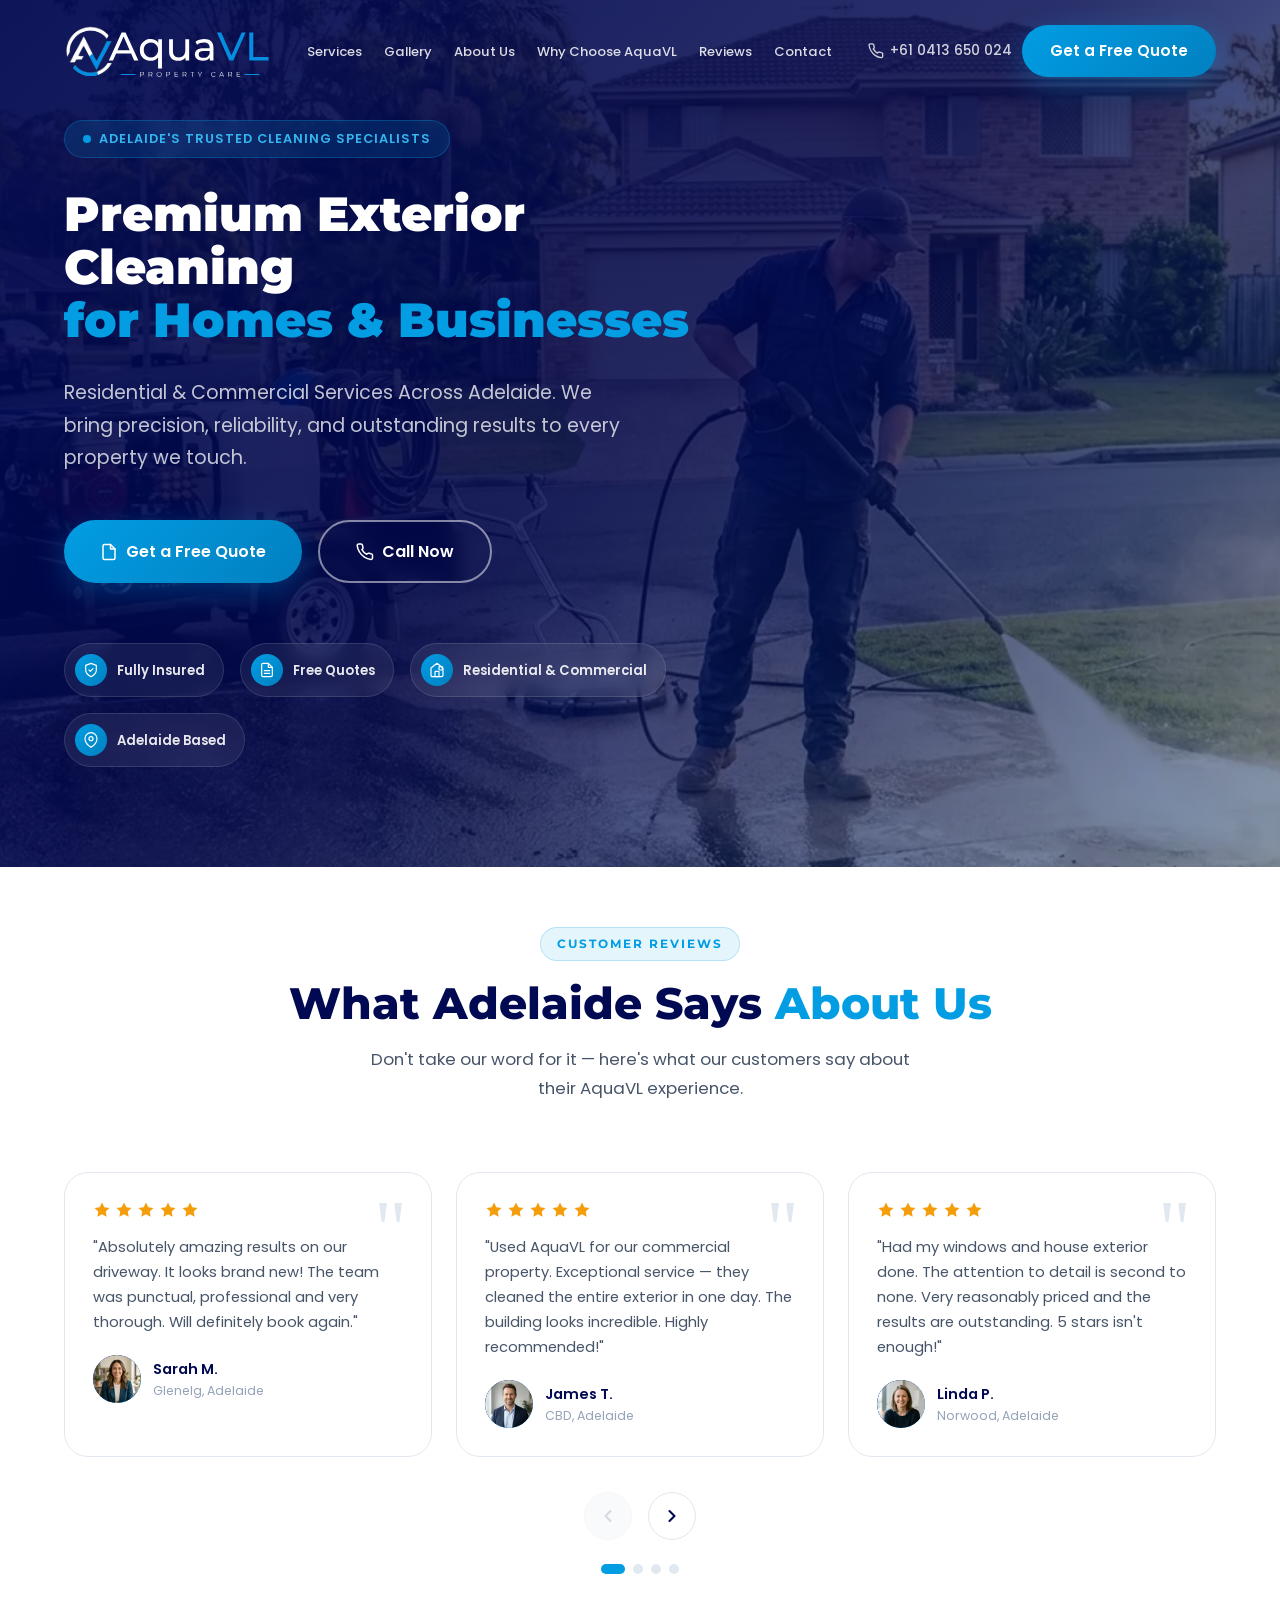
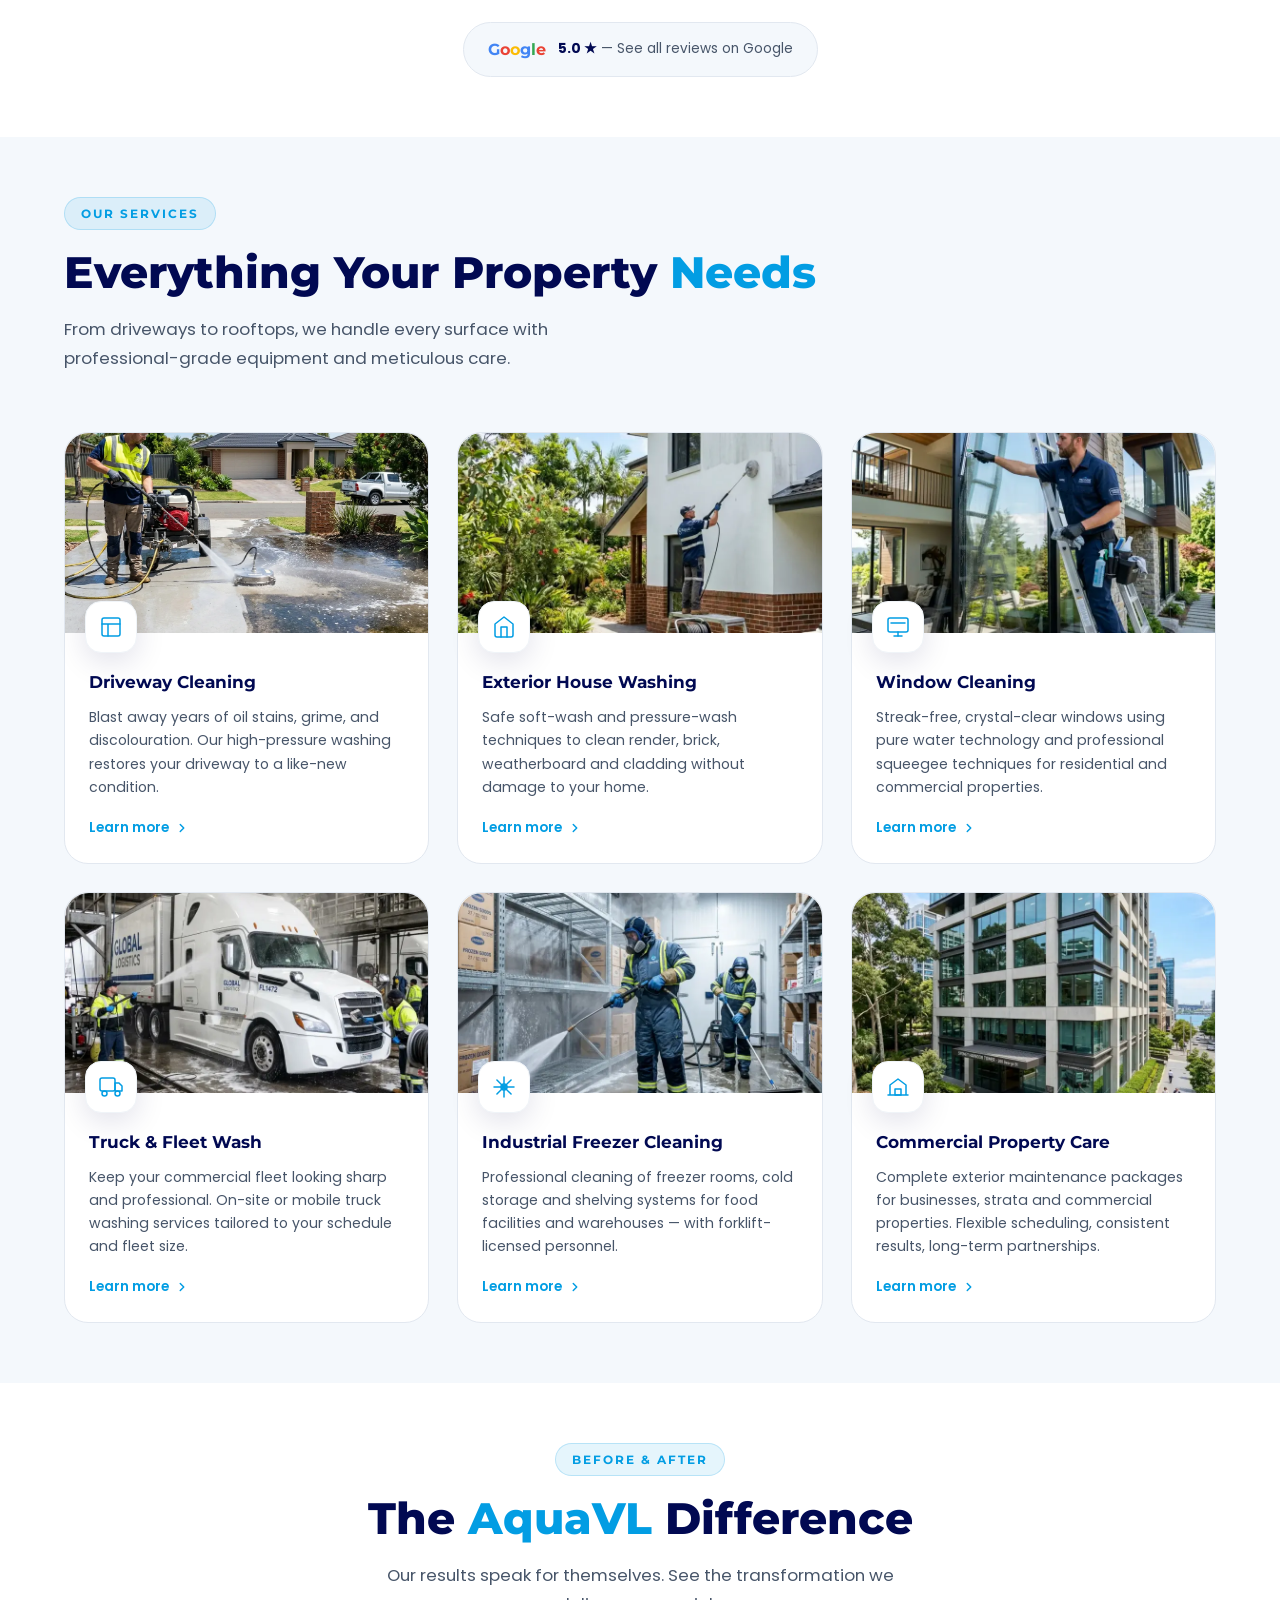
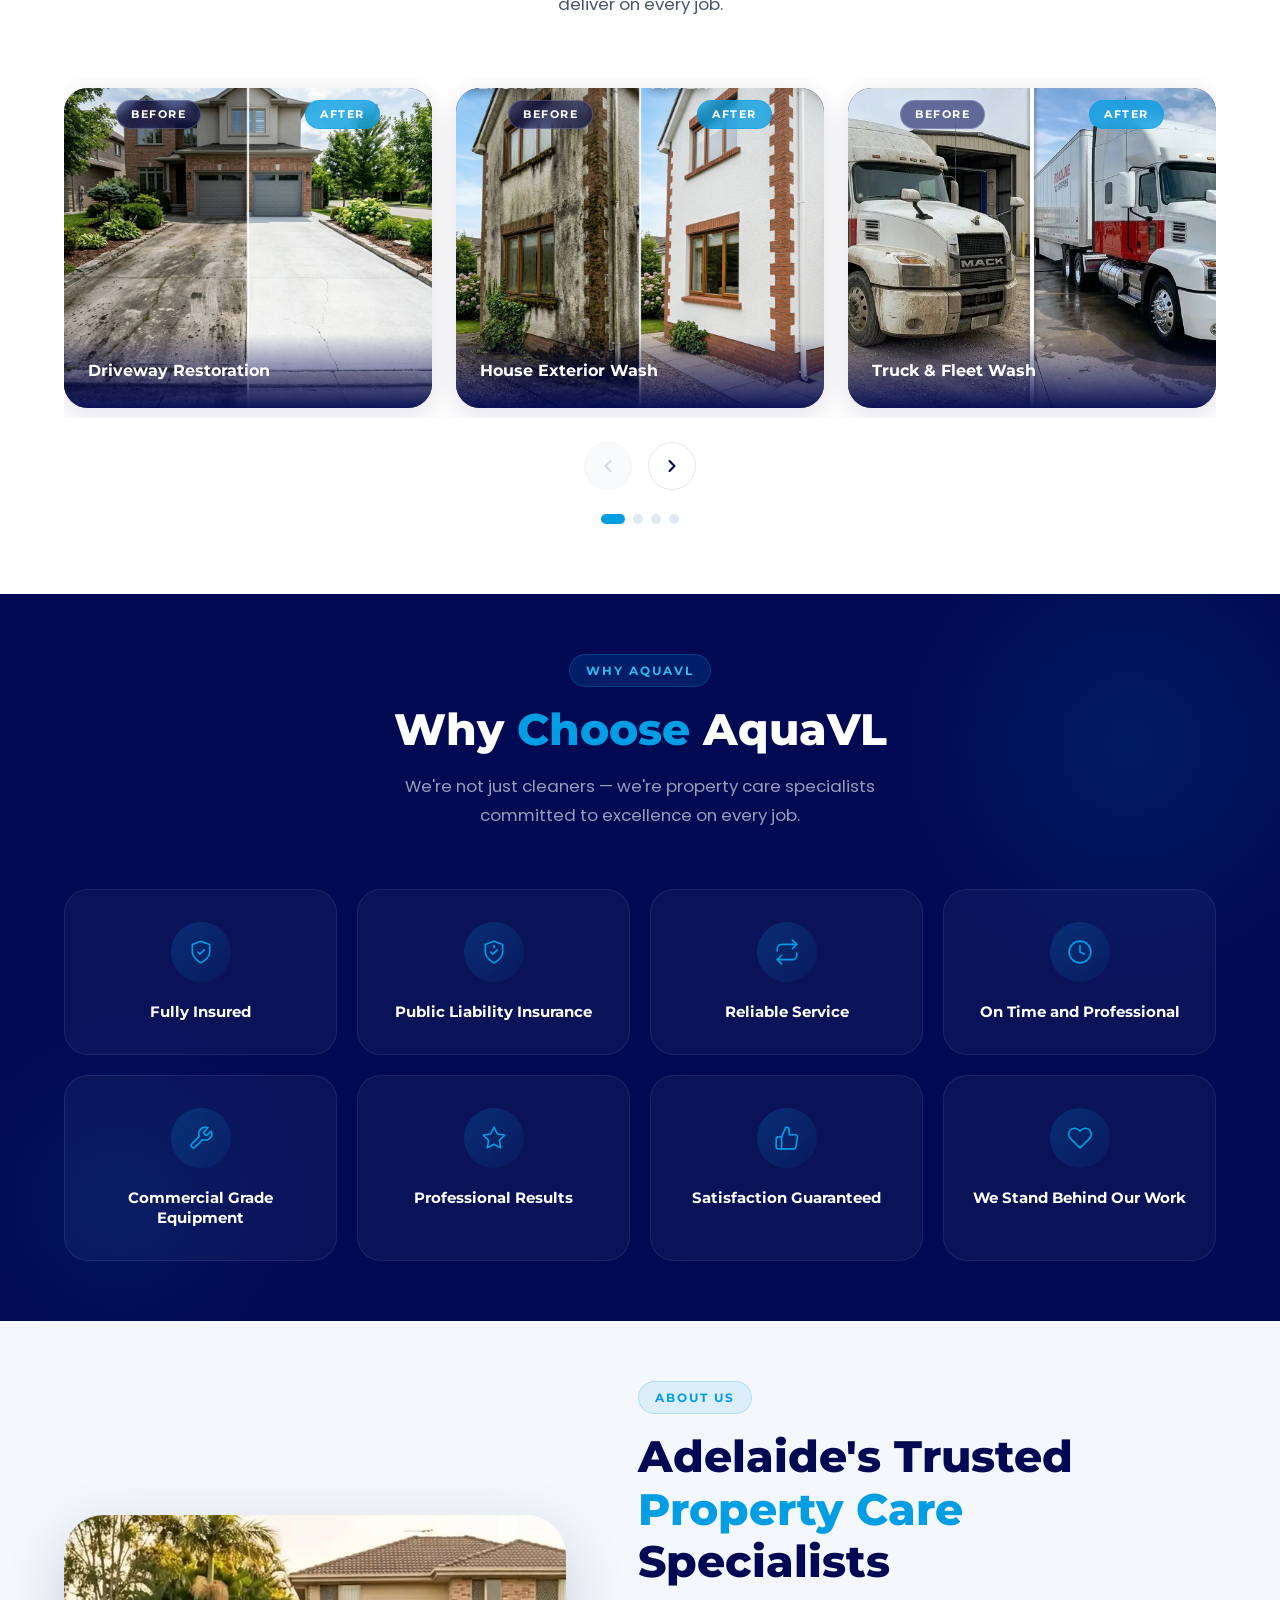
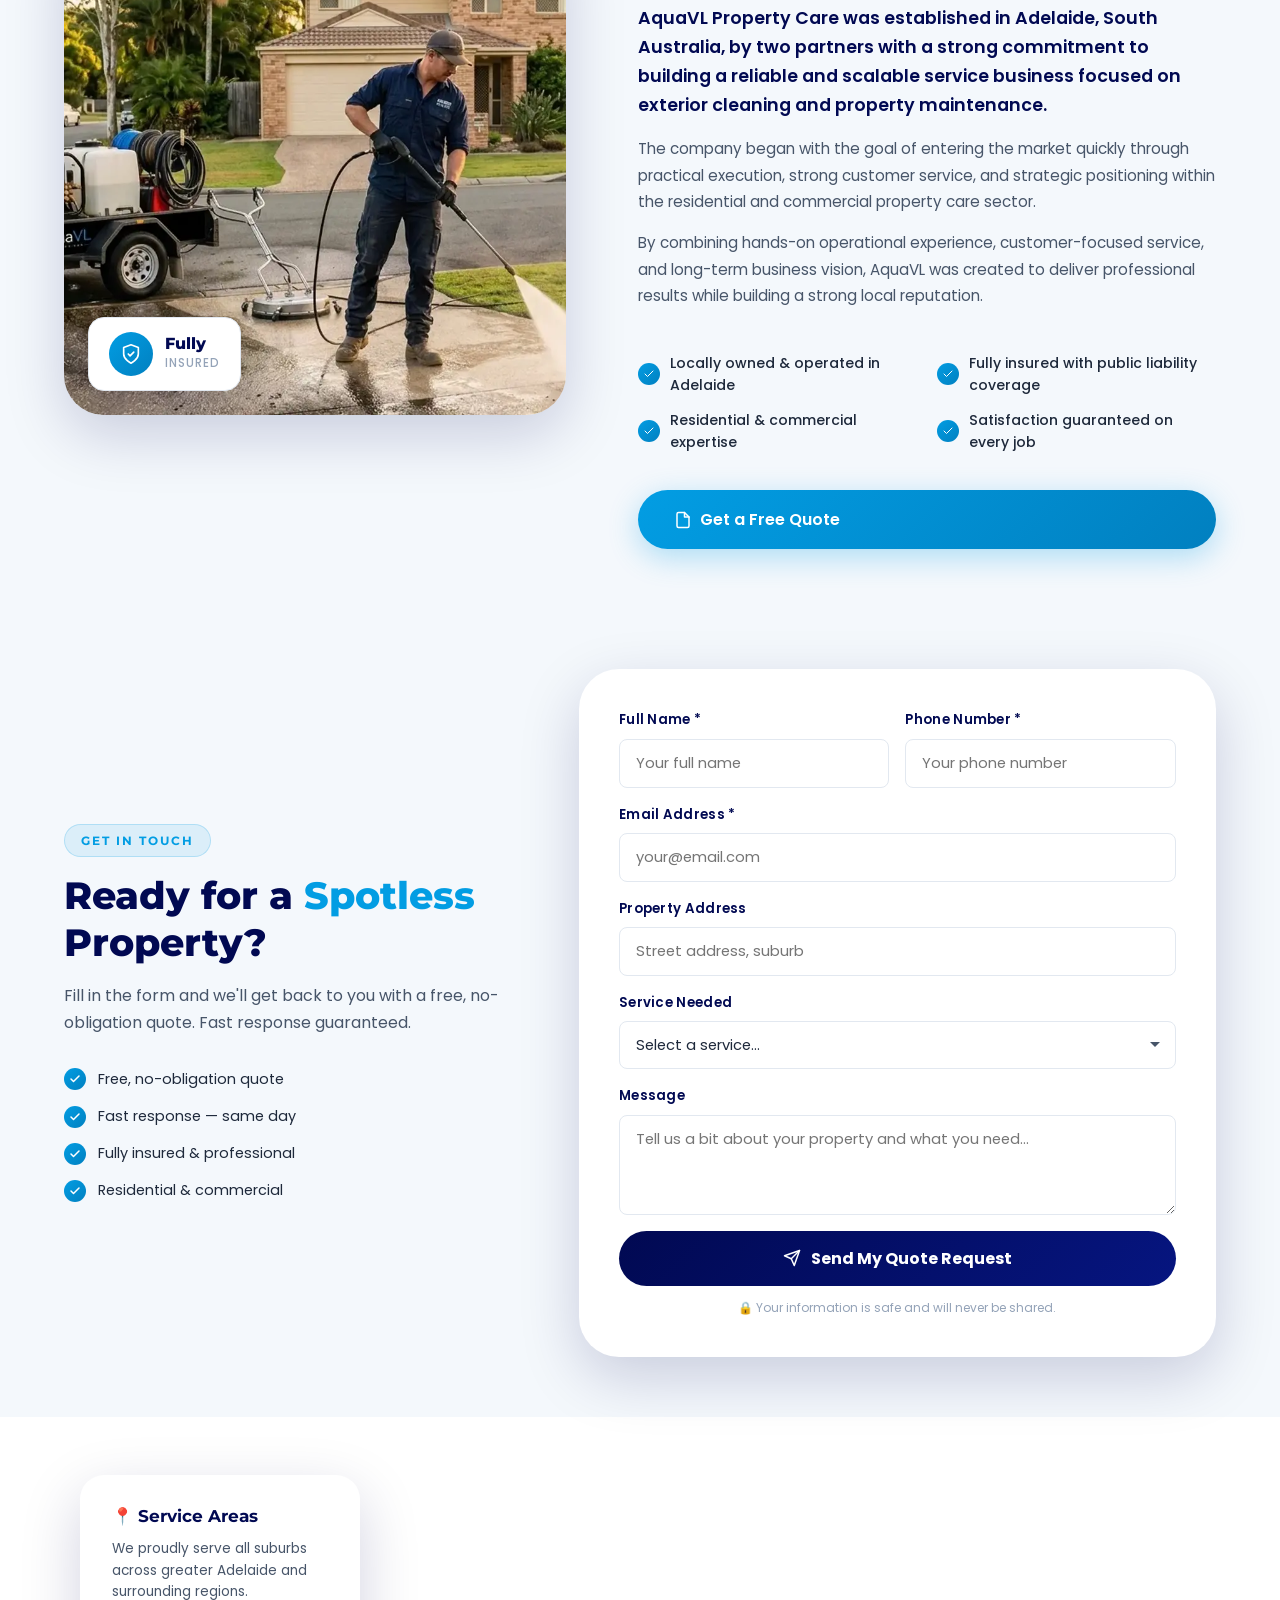
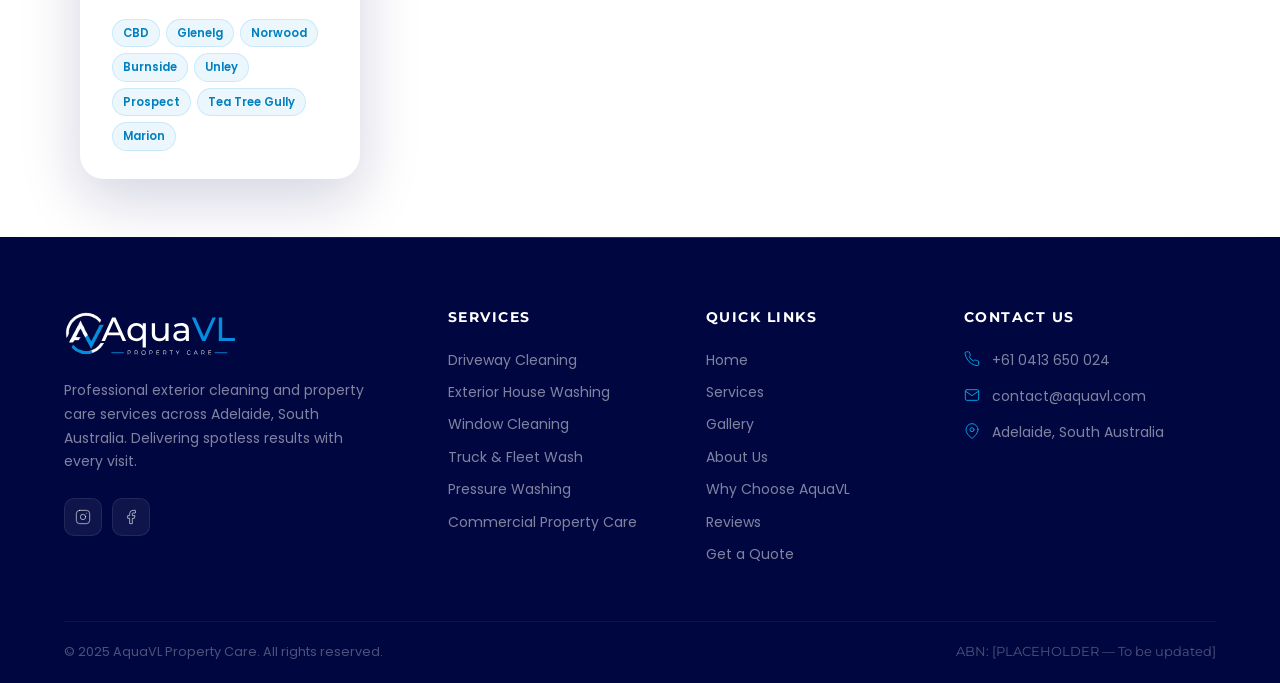
==== commit b7303ba3: "Add files via upload" ====
--- a/index.html
+++ b/index.html
@@ -42,8 +42,13 @@
   <!-- Preconnect for Google Fonts (non-blocking) -->
   <link rel="preconnect" href="https://fonts.googleapis.com" />
   <link rel="preconnect" href="https://fonts.gstatic.com" crossorigin />
-  <link rel="stylesheet" href="https://fonts.googleapis.com/css2?family=Poppins:wght@300;400;500;600;700;800;900&family=Montserrat:wght@400;500;600;700;800&display=swap" media="print" onload="this.media='all'" />
-  <noscript><link rel="stylesheet" href="https://fonts.googleapis.com/css2?family=Poppins:wght@300;400;500;600;700;800;900&family=Montserrat:wght@400;500;600;700;800&display=swap" /></noscript>
+  <link rel="stylesheet"
+    href="https://fonts.googleapis.com/css2?family=Poppins:wght@300;400;500;600;700;800;900&family=Montserrat:wght@400;500;600;700;800&display=swap"
+    media="print" onload="this.media='all'" />
+  <noscript>
+    <link rel="stylesheet"
+      href="https://fonts.googleapis.com/css2?family=Poppins:wght@300;400;500;600;700;800;900&family=Montserrat:wght@400;500;600;700;800&display=swap" />
+  </noscript>
 
   <!-- Preload critical hero image -->
   <link rel="preload" as="image" href="assets/images/hero-bg.webp" fetchpriority="high" />
@@ -80,7 +85,8 @@
     <div class="container">
       <nav class="nav-inner" aria-label="Main navigation">
         <a href="#hero" class="nav-logo" aria-label="AquaVL Property Care - Home">
-          <img src="assets/logos/log_white_svg.svg" alt="AquaVL Property Care Logo" id="navLogo" width="120" height="62" />
+          <img src="assets/logos/log_white_svg.svg" alt="AquaVL Property Care Logo" id="navLogo" width="120"
+            height="62" />
         </a>
 
         <ul class="nav-links" role="list">
@@ -128,16 +134,8 @@
   <main>
     <section id="hero" aria-labelledby="heroTitle">
       <!-- Hero background as img for priority loading -->
-      <img
-        src="assets/images/hero-bg.webp"
-        alt=""
-        aria-hidden="true"
-        class="hero-bg"
-        fetchpriority="high"
-        loading="eager"
-        width="1920"
-        height="1080"
-      />
+      <img src="assets/images/hero-bg.webp" alt="" aria-hidden="true" class="hero-bg" fetchpriority="high"
+        loading="eager" width="1920" height="1080" />
       <div class="hero-overlay" aria-hidden="true"></div>
 
       <div class="container">
@@ -526,7 +524,8 @@
 
           <article class="service-card reveal reveal-delay-2">
             <div class="service-card-image">
-              <img src="assets/images/service-house-washing.webp" alt="Exterior House Washing Adelaide" loading="lazy" />
+              <img src="assets/images/service-house-washing.webp" alt="Exterior House Washing Adelaide"
+                loading="lazy" />
               <div class="service-icon">
                 <svg xmlns="http://www.w3.org/2000/svg" viewBox="0 0 24 24" fill="none" stroke="currentColor"
                   stroke-width="1.5" stroke-linecap="round" stroke-linejoin="round">
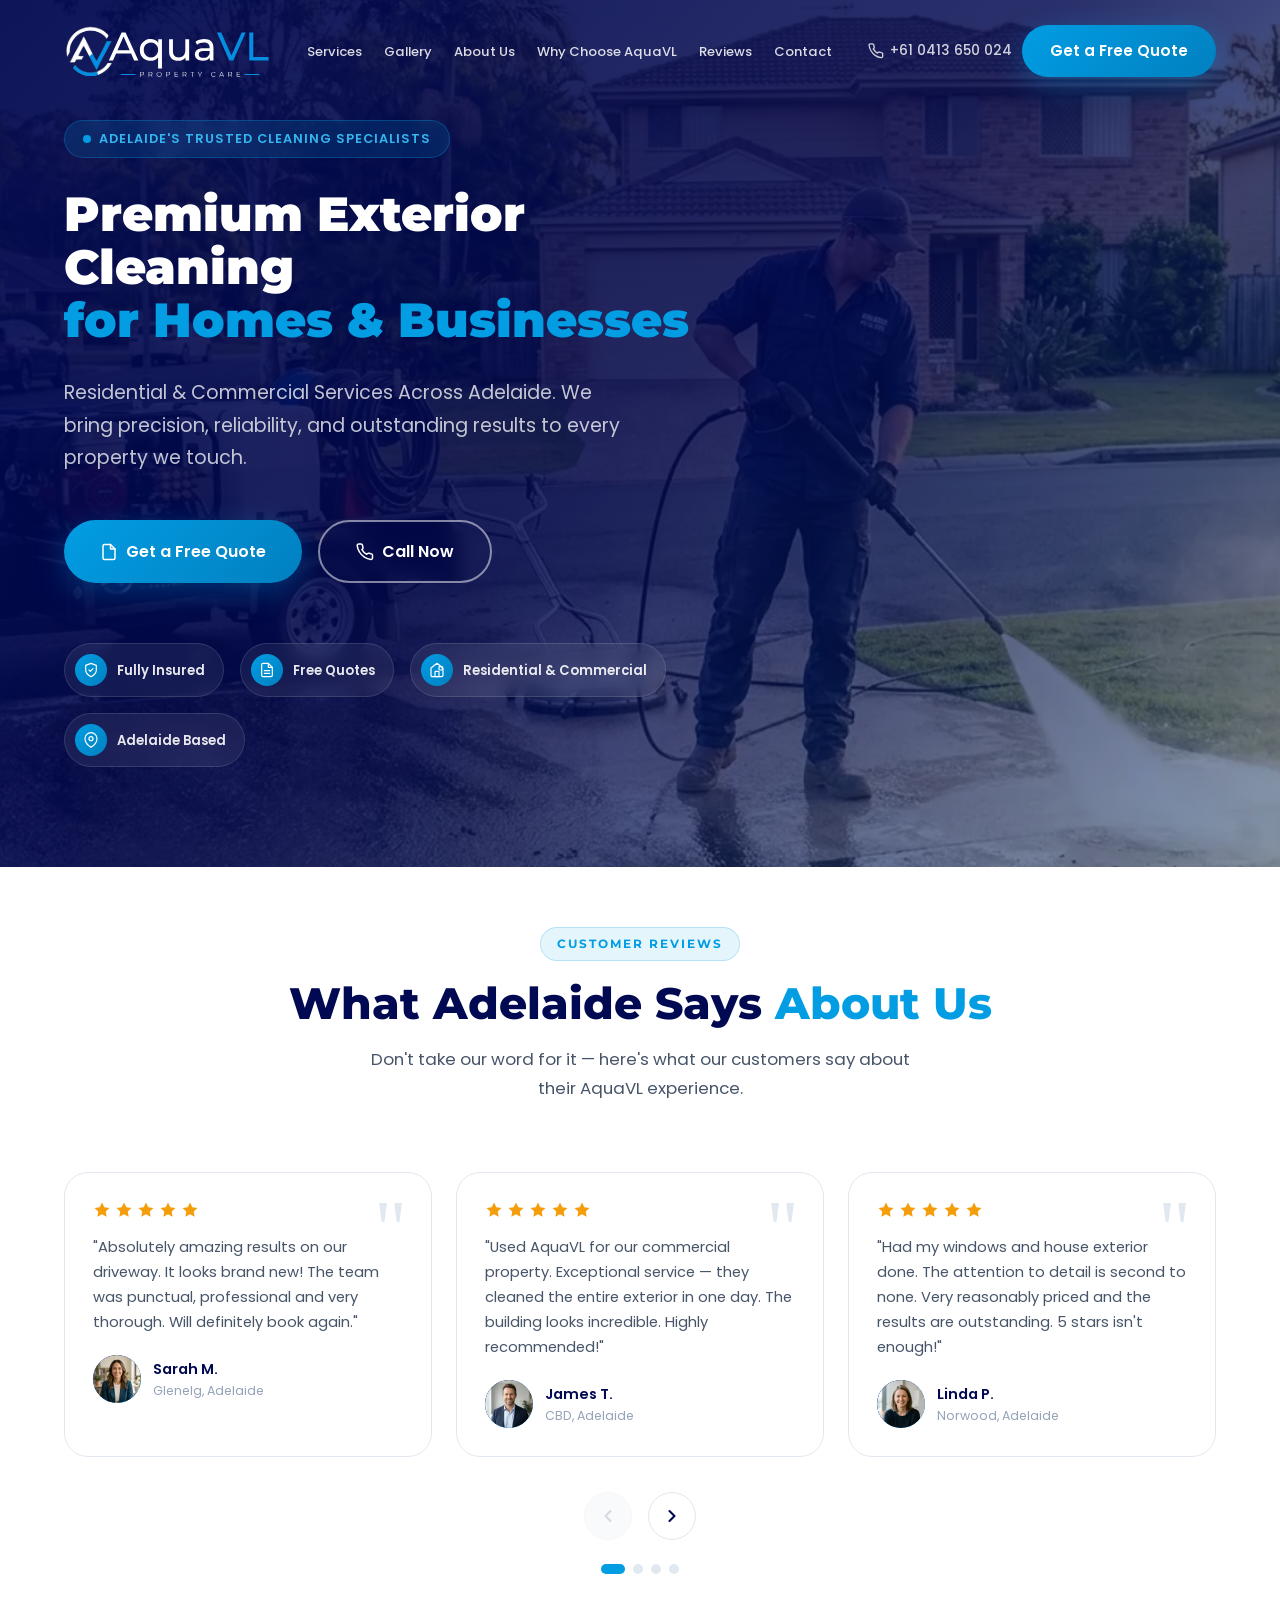
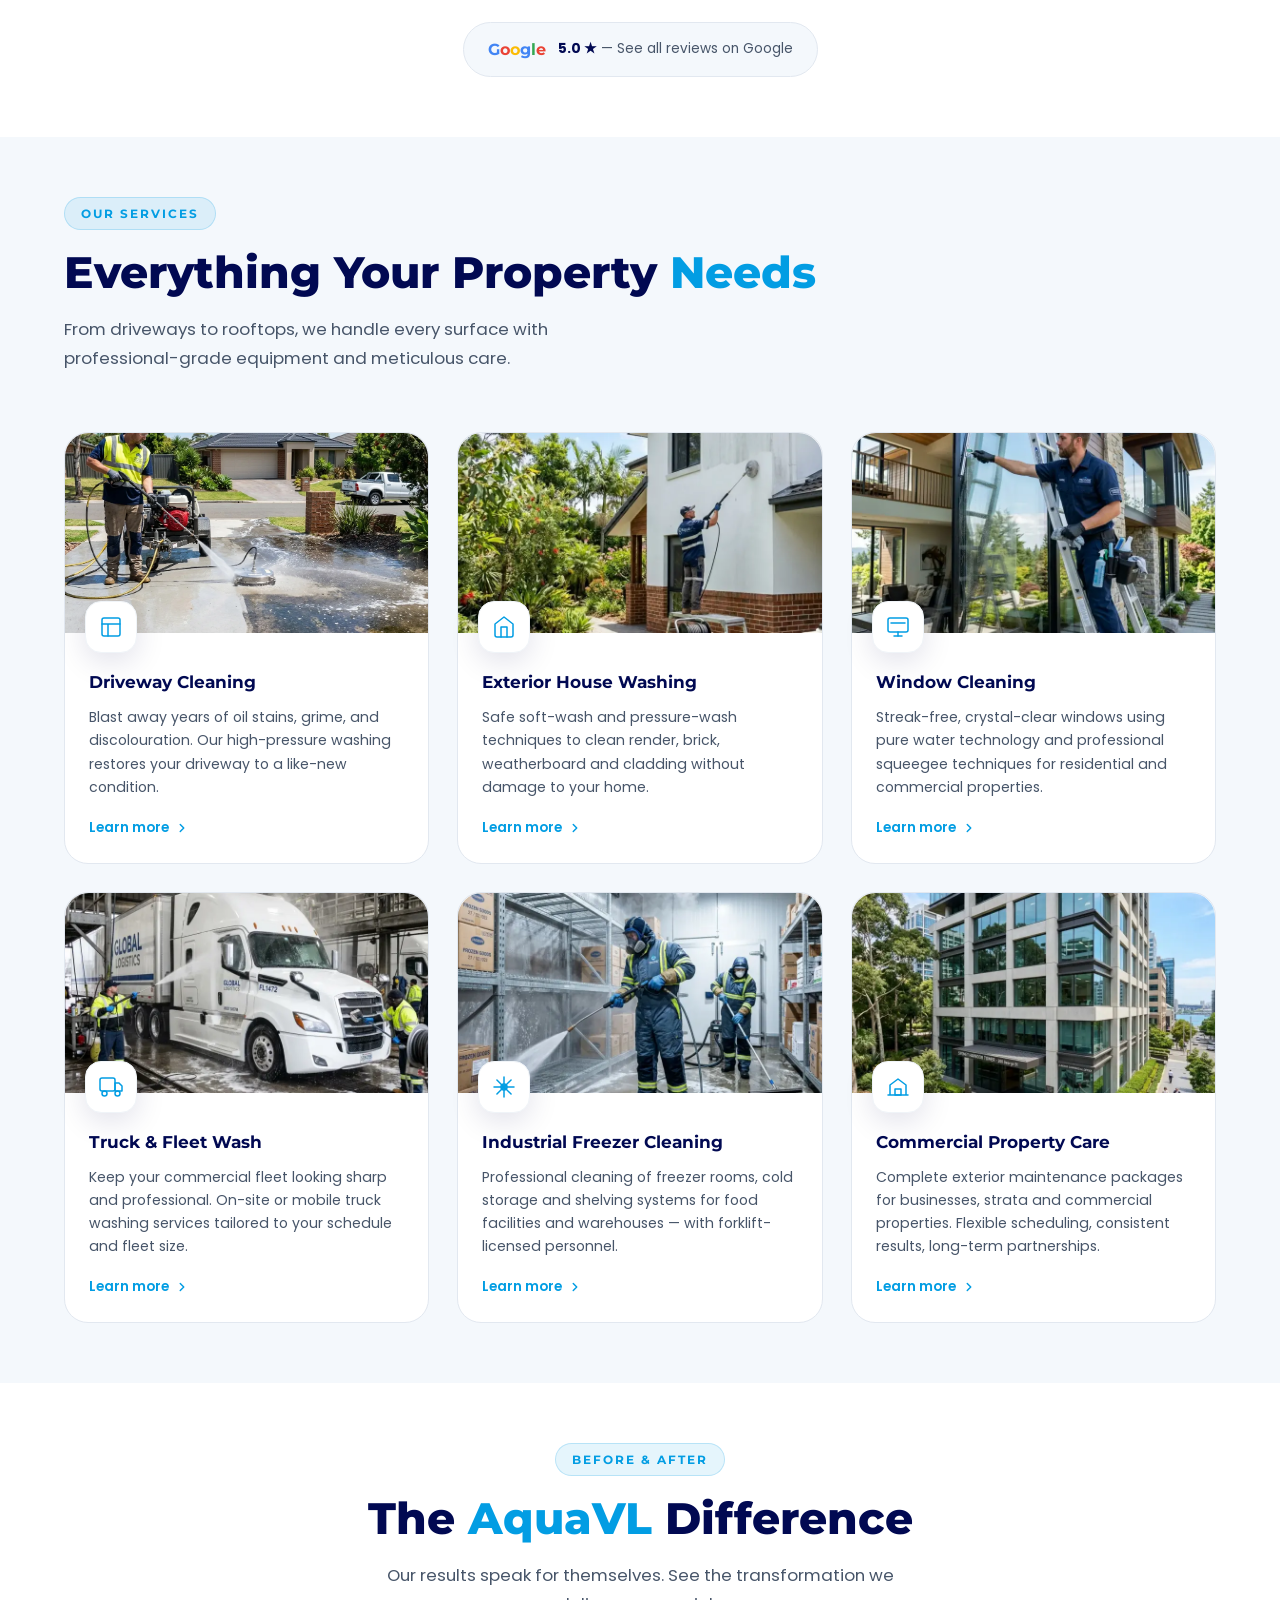
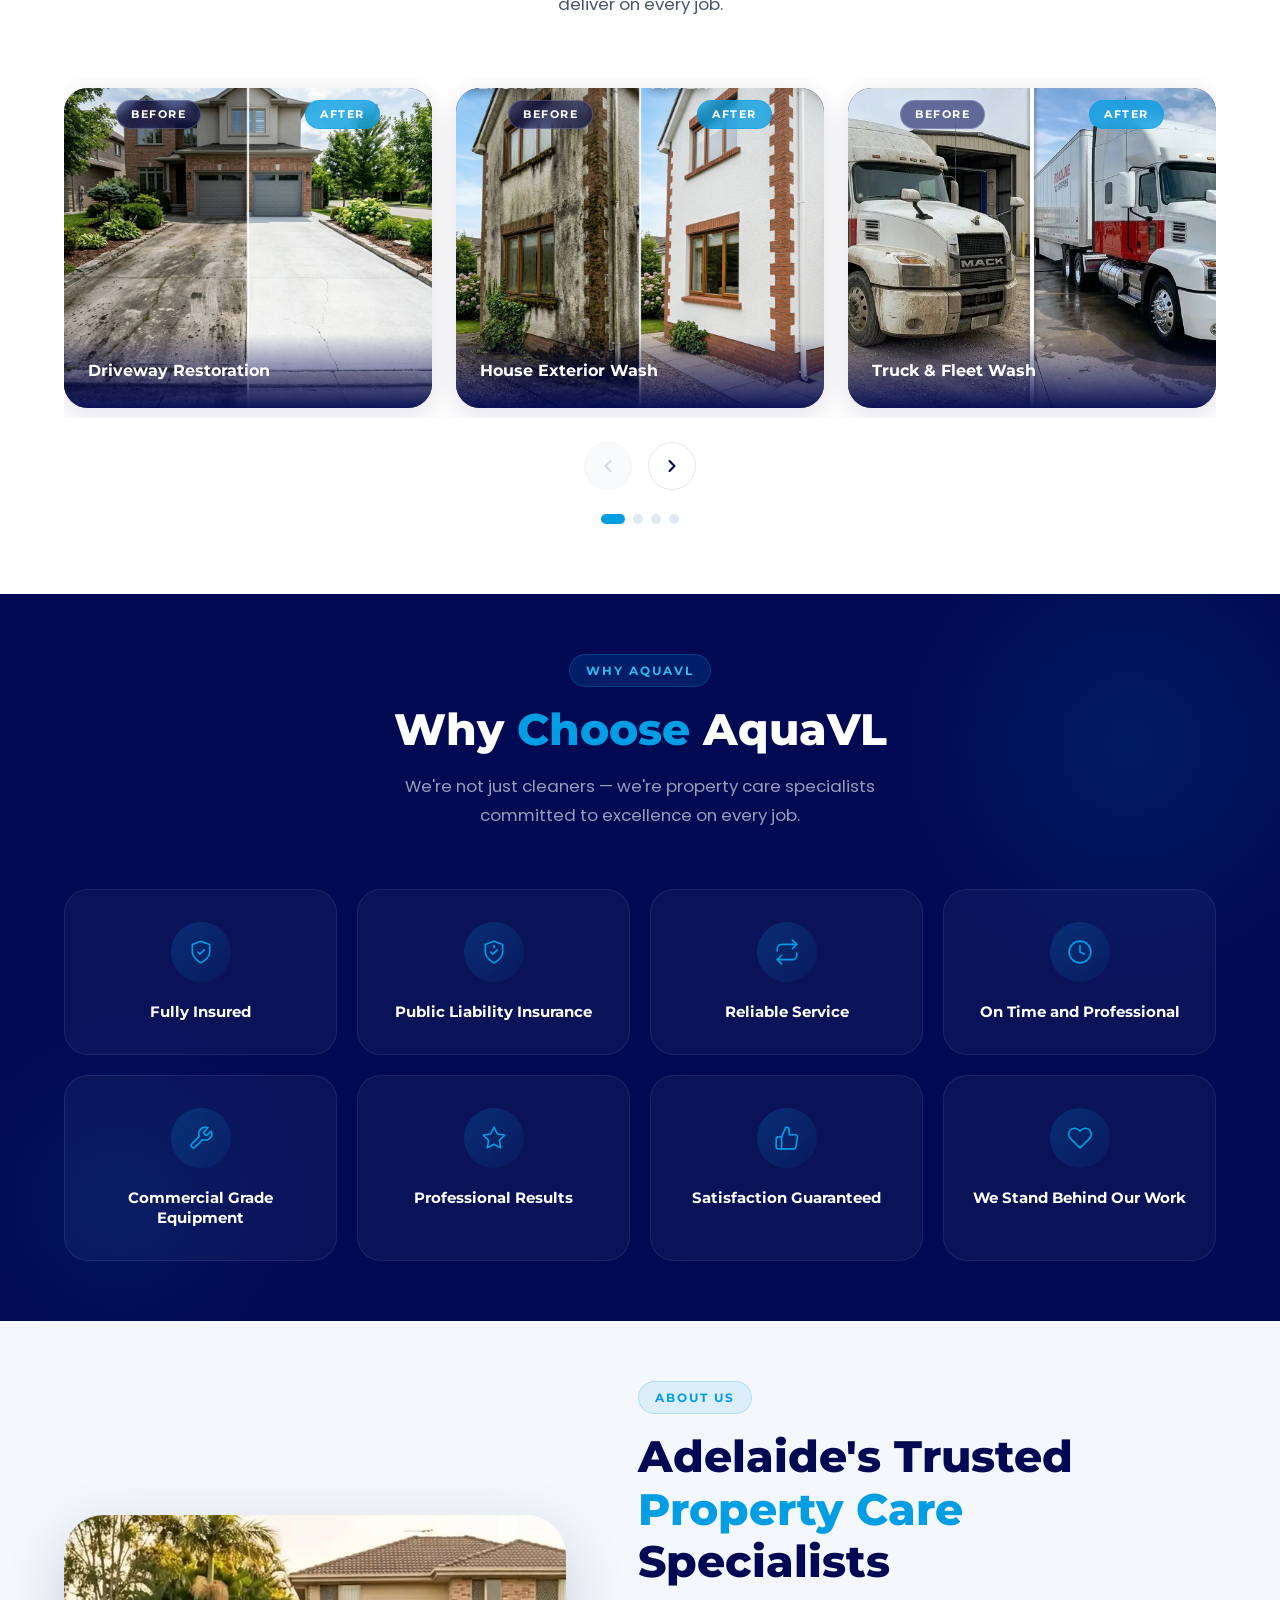
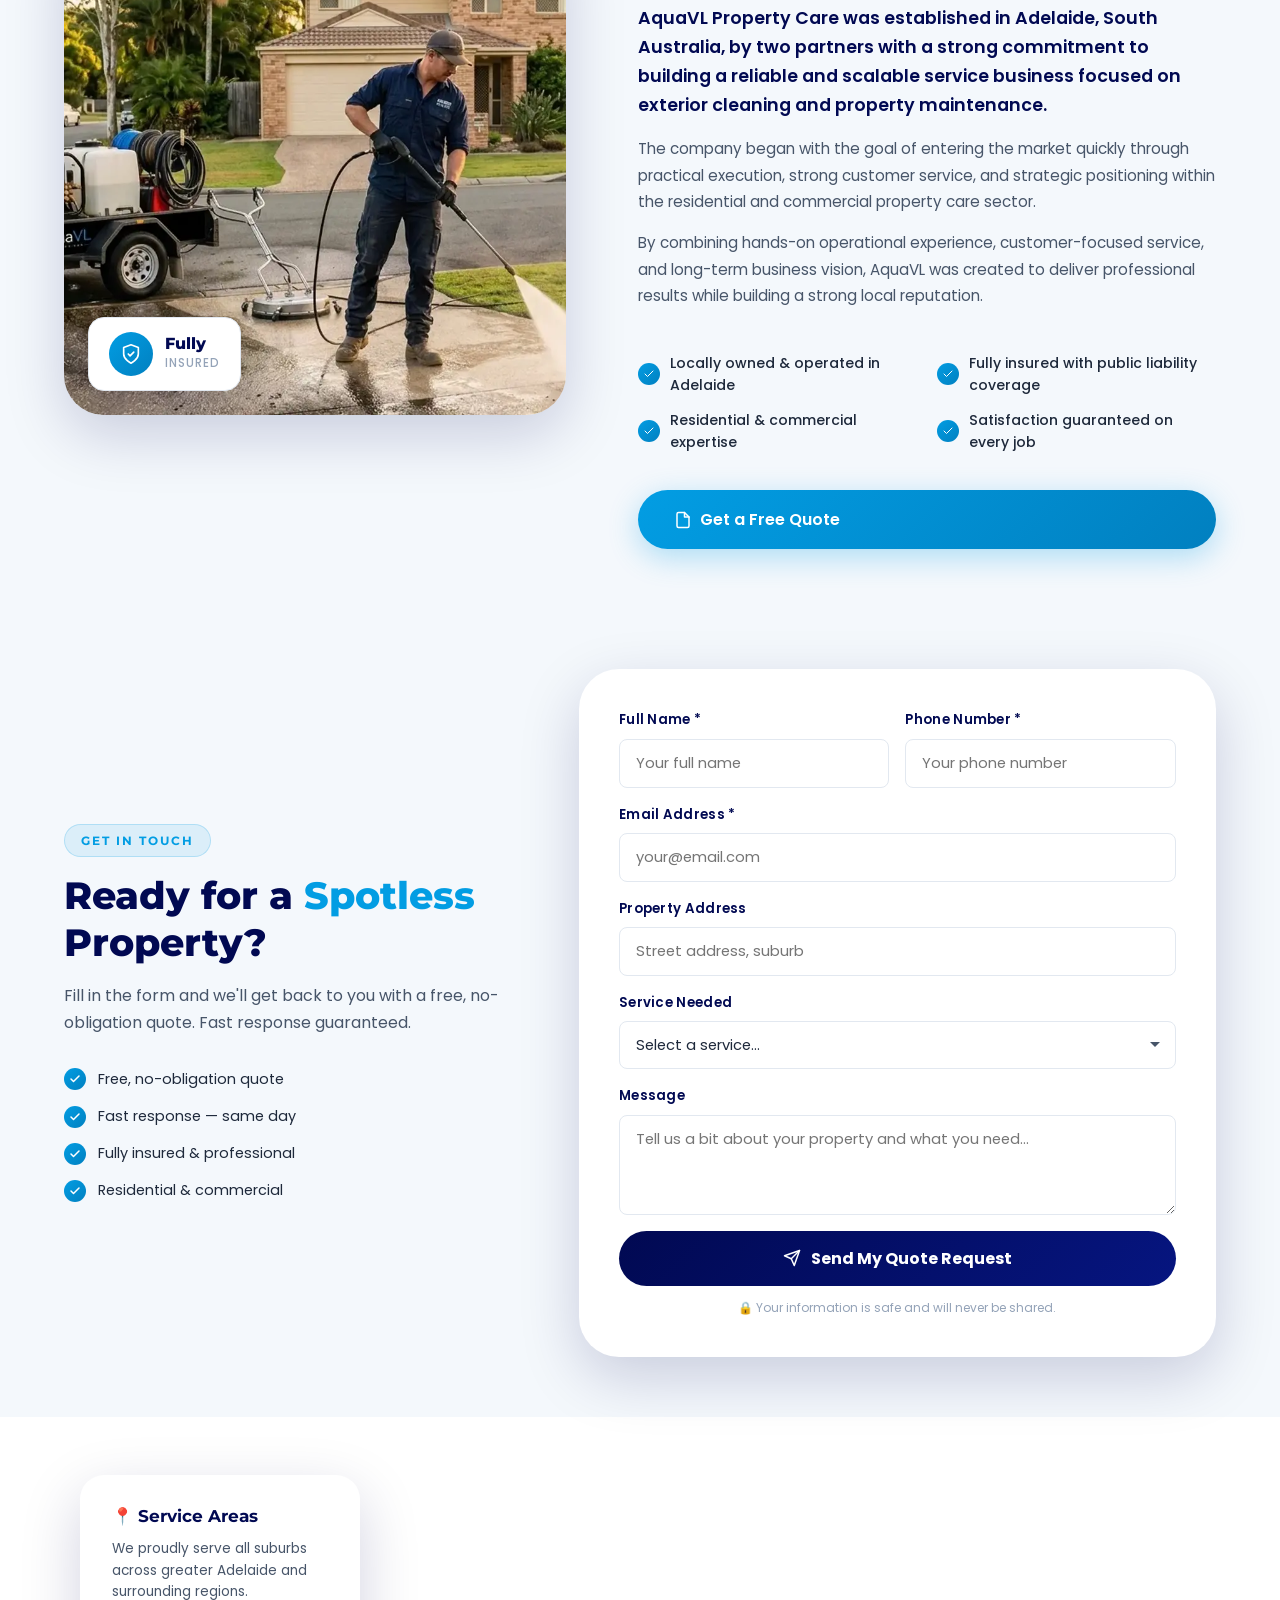
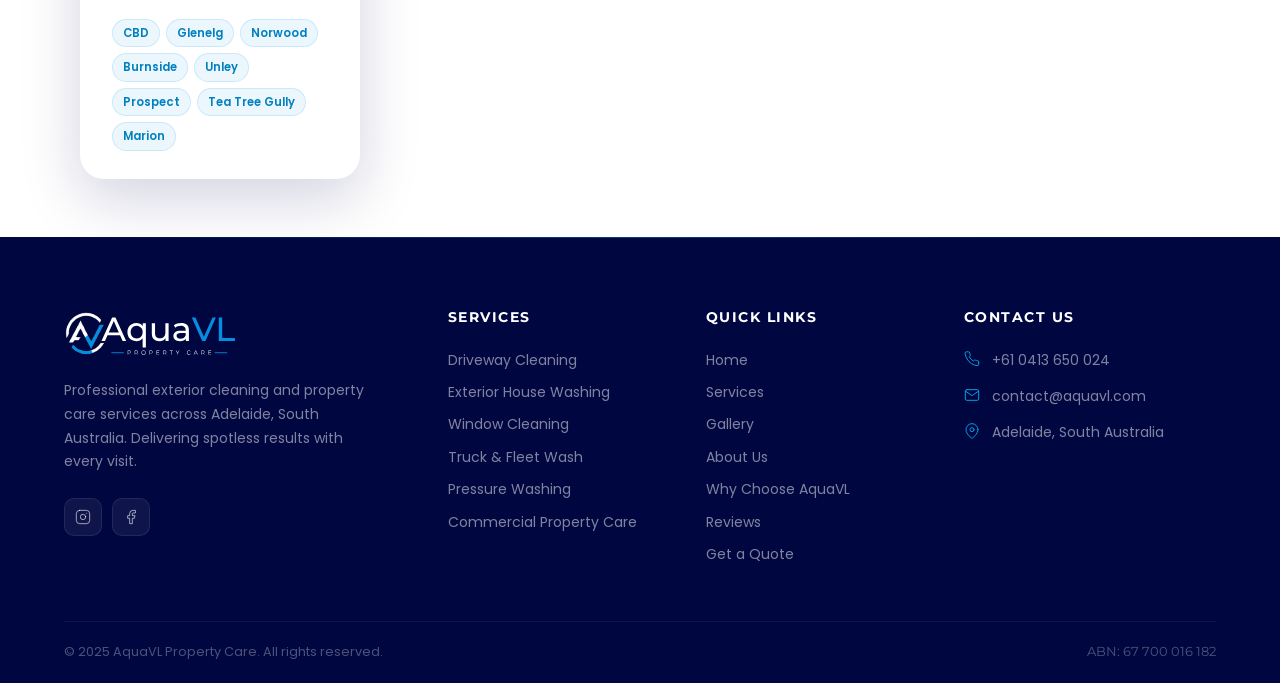
==== commit a36efb5c: "Add files via upload" ====
--- a/index.html
+++ b/index.html
@@ -1220,7 +1220,7 @@
       <div class="footer-bottom">
         <div class="footer-bottom-inner">
           <p>&copy; 2025 AquaVL Property Care. All rights reserved.</p>
-          <p class="footer-abn">ABN: [PLACEHOLDER — To be updated]</p>
+          <p class="footer-abn">ABN: 67 700 016 182</p>
         </div>
       </div>
     </div>
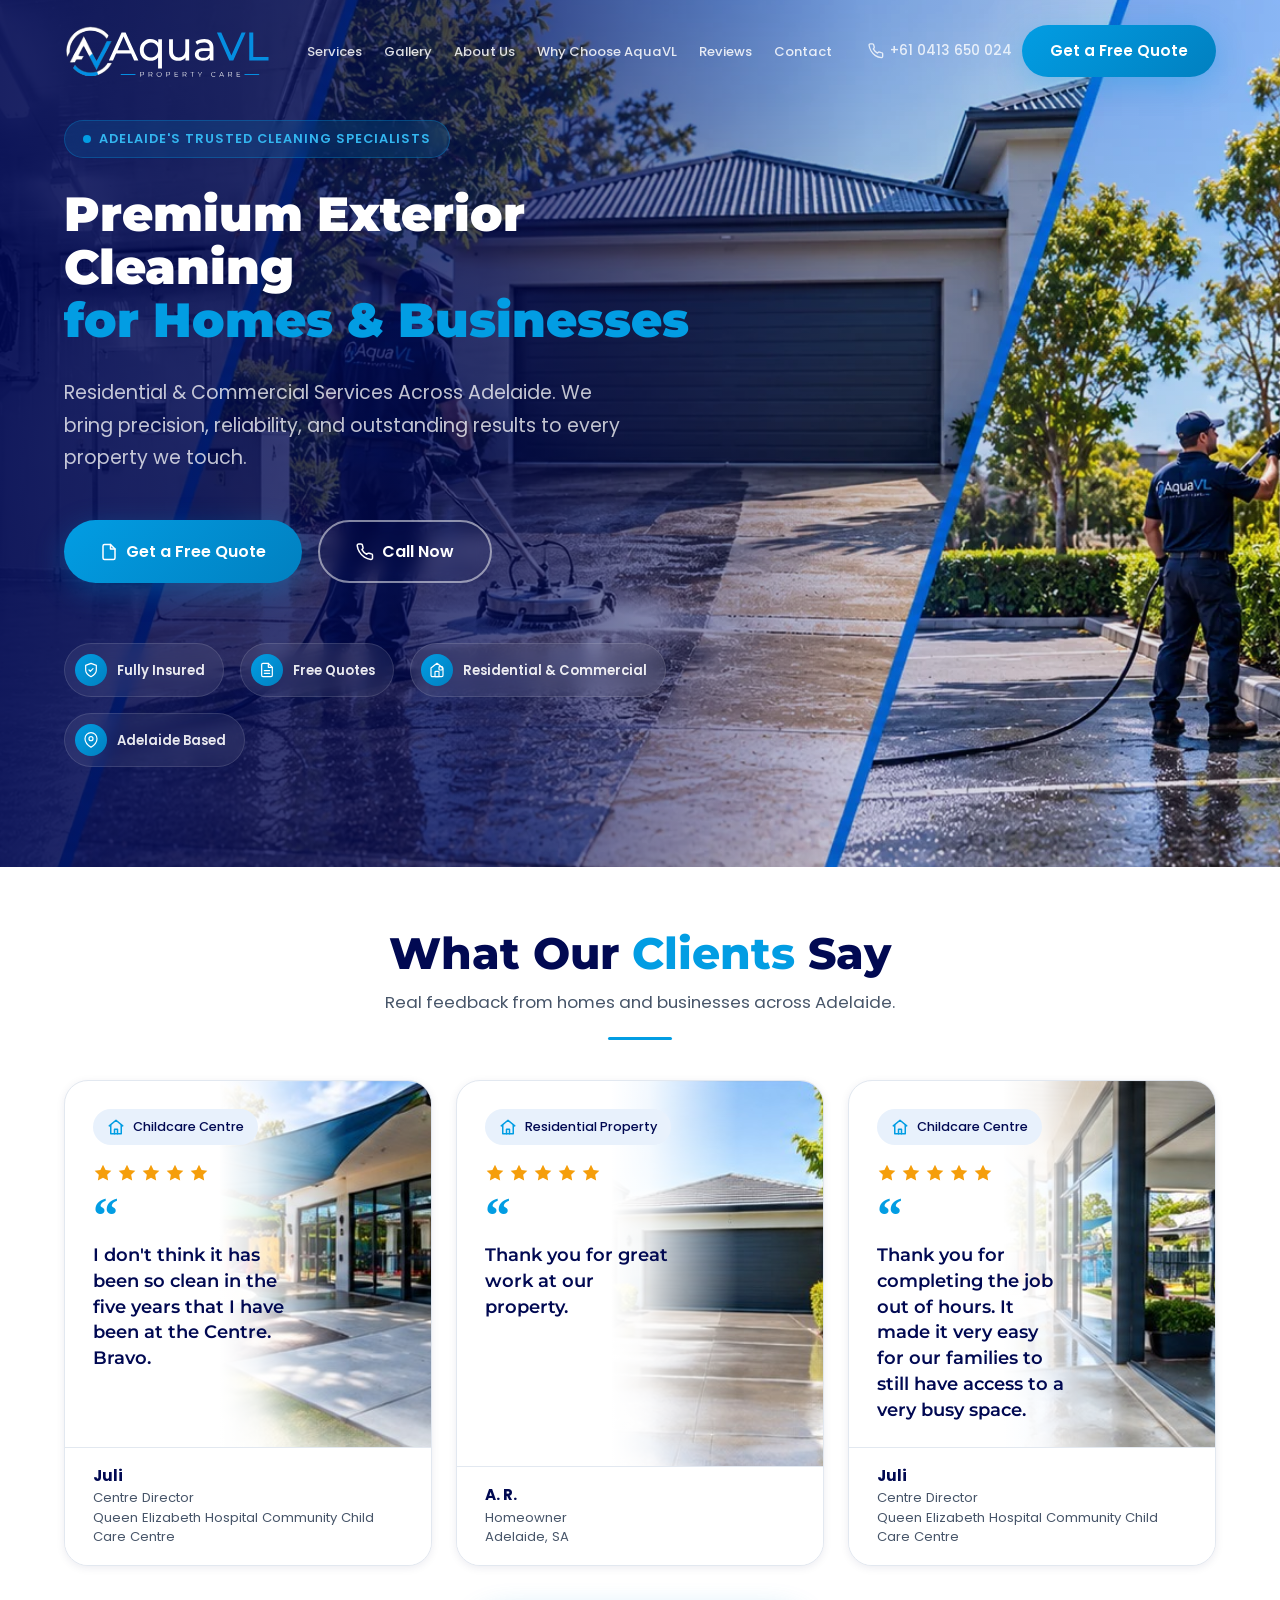
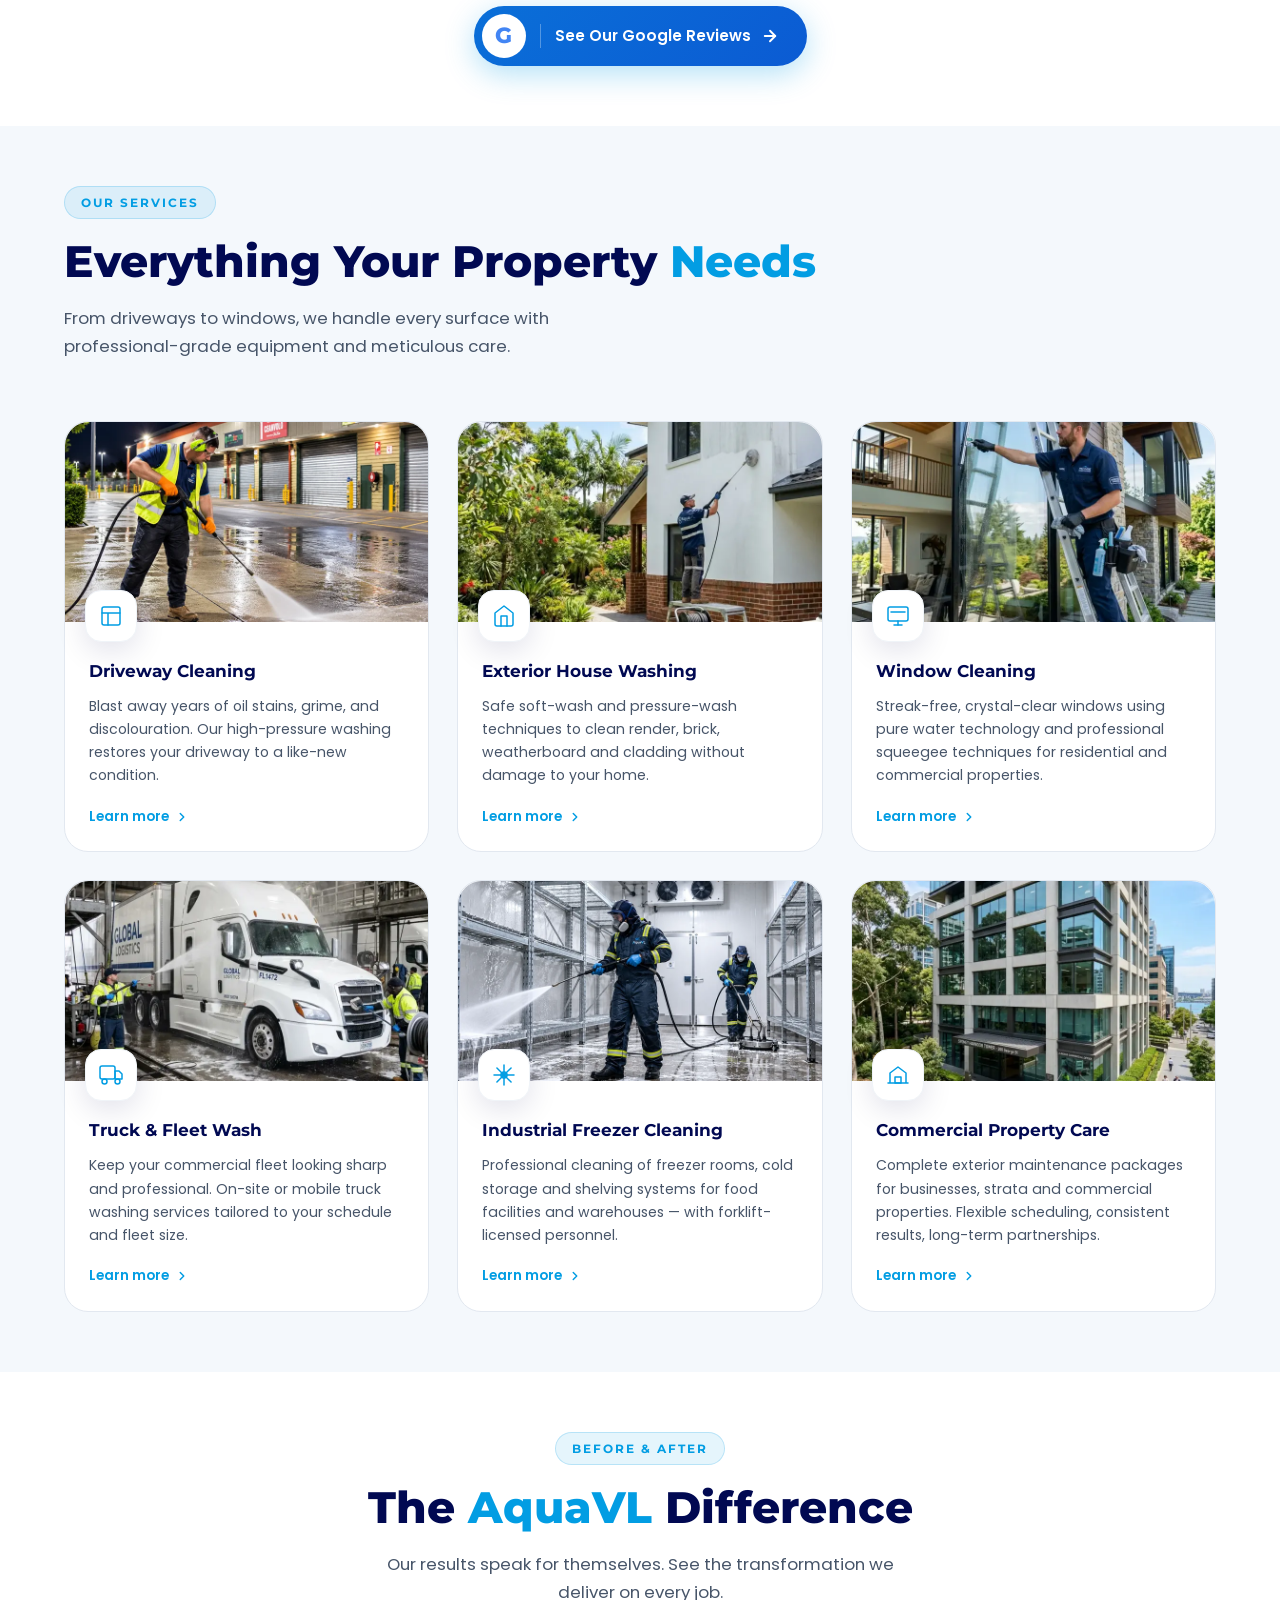
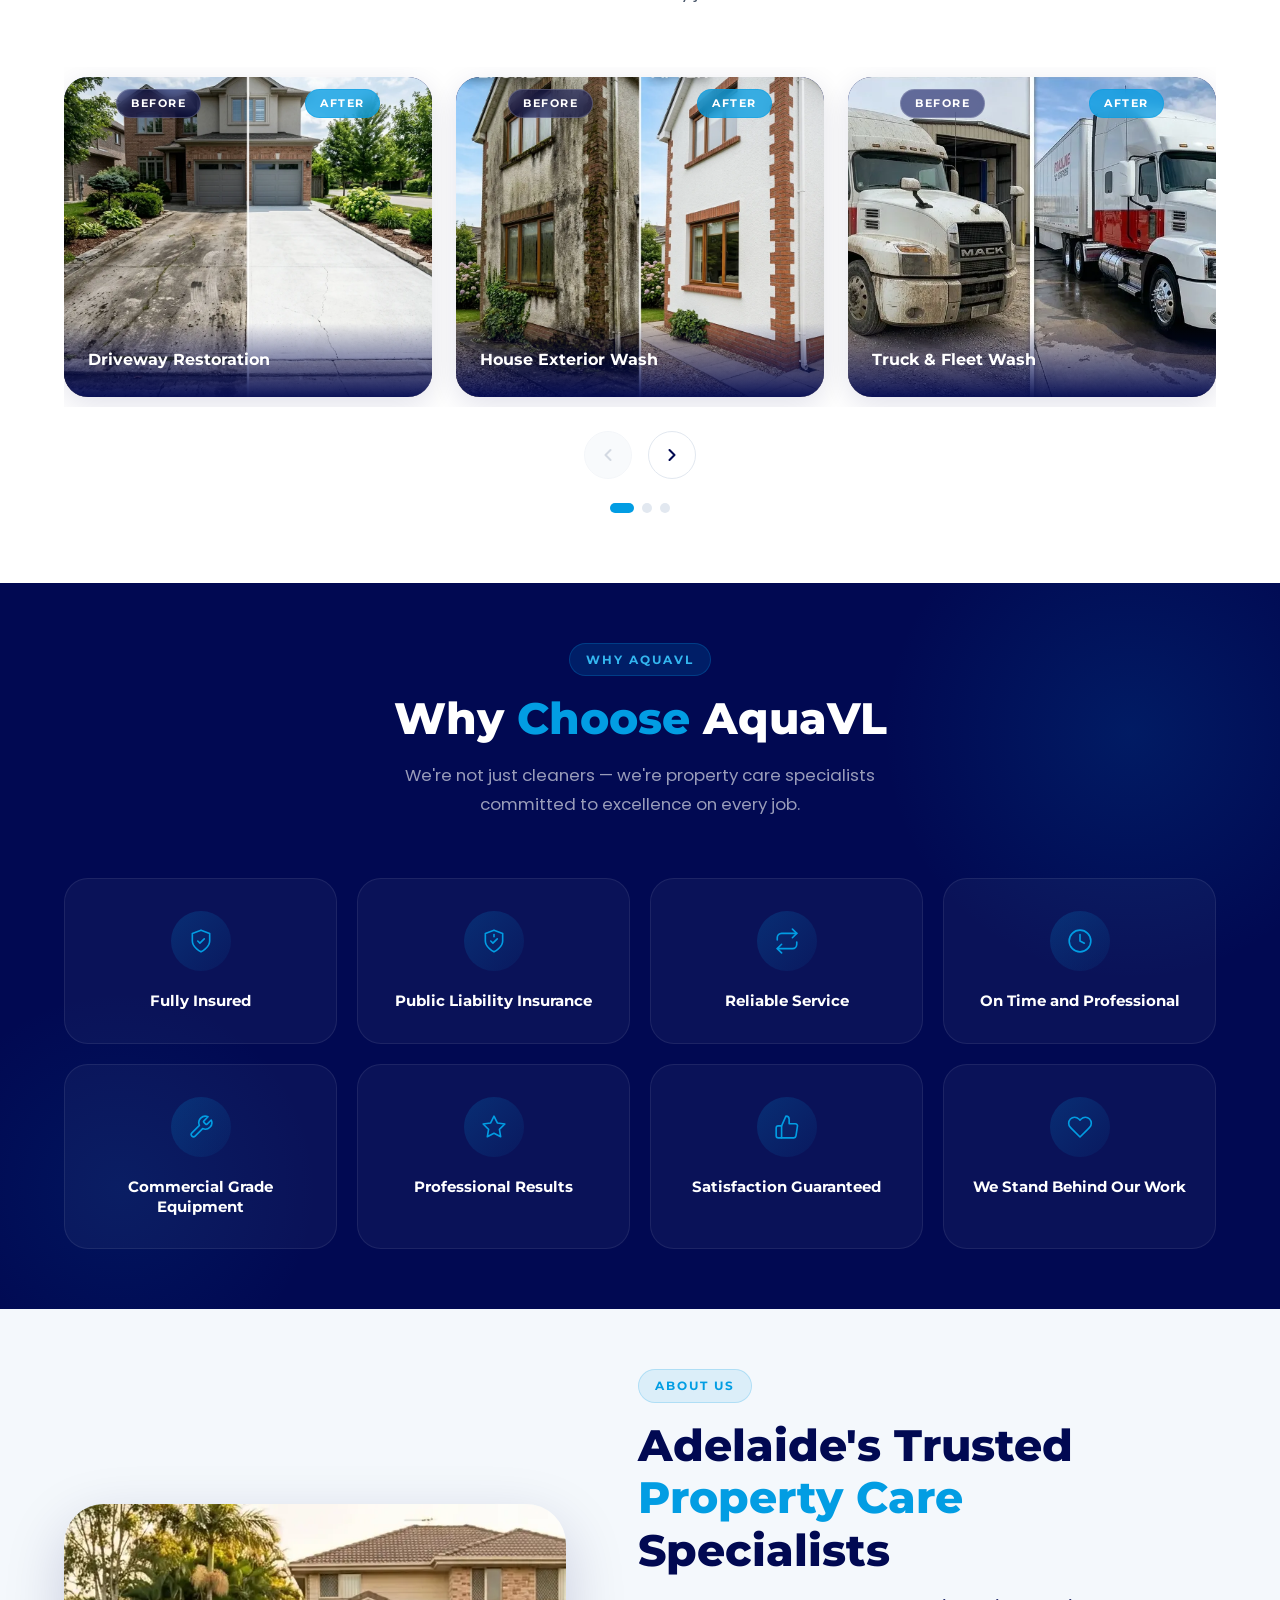
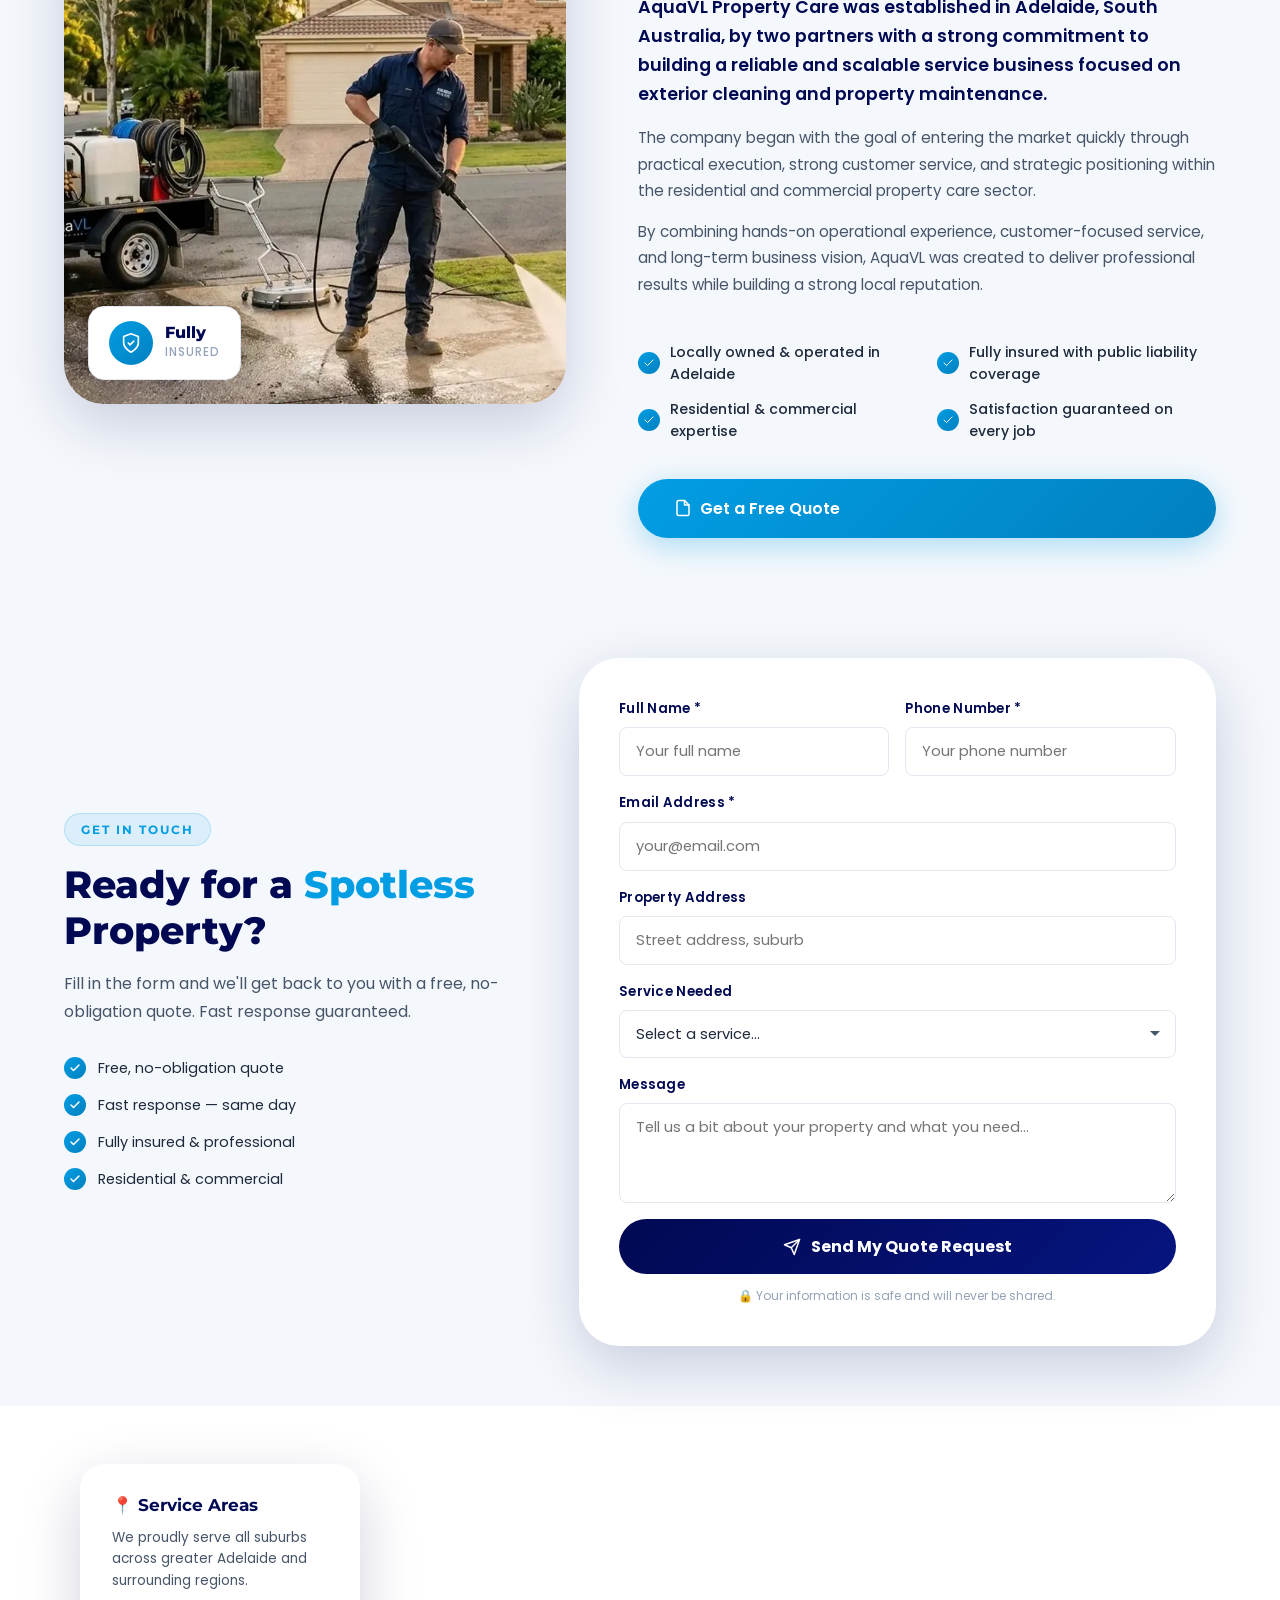
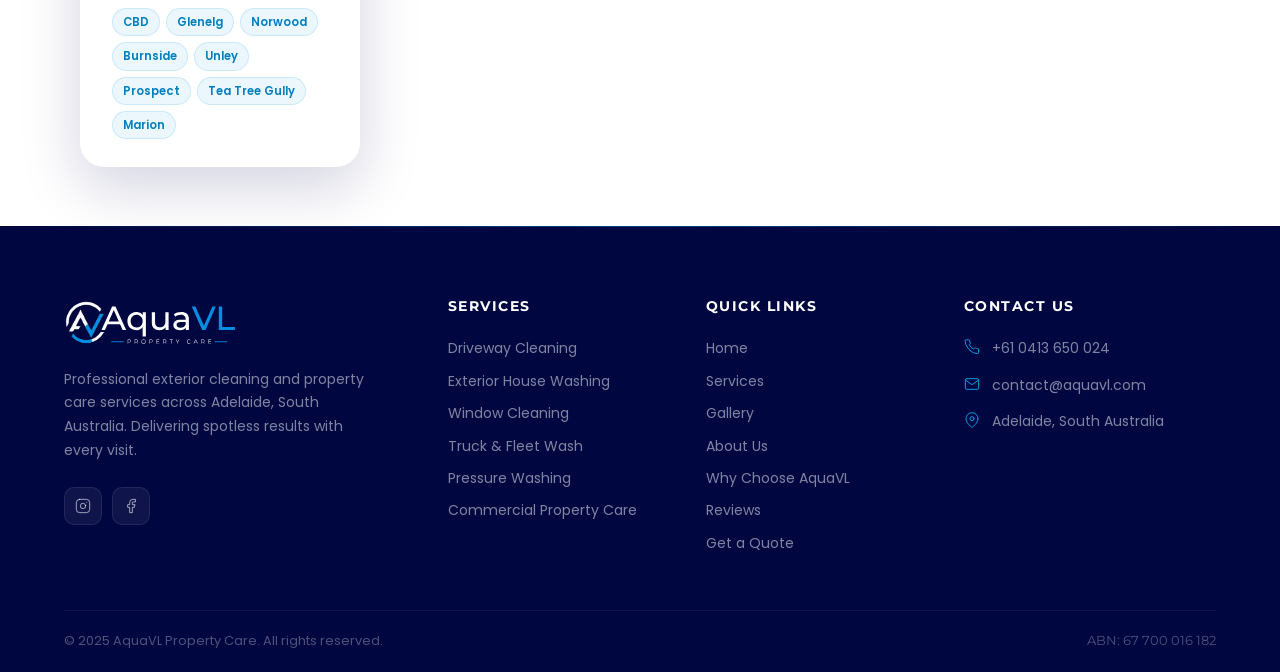
==== commit 78ca2329: "Add files via upload" ====
--- a/index.html
+++ b/index.html
@@ -1,1232 +1,1027 @@
-<!DOCTYPE html>
-<html lang="en">
-
-<head>
-  <meta charset="UTF-8" />
-  <meta name="viewport" content="width=device-width, initial-scale=1.0" />
-  <title>AquaVL Property Care | Professional Exterior Cleaning Adelaide</title>
-  <meta name="description"
-    content="AquaVL Property Care offers professional exterior cleaning services in Adelaide, SA. Driveway cleaning, pressure washing, window cleaning, exterior house washing and more. Get a free quote today!" />
-  <meta name="keywords"
-    content="Exterior Cleaning Adelaide, Pressure Washing Adelaide, Driveway Cleaning Adelaide, Property Care Adelaide, Commercial Cleaning Adelaide, Window Cleaning Adelaide" />
-  <meta name="robots" content="index, follow" />
-  <meta property="og:title" content="AquaVL Property Care | Professional Exterior Cleaning Adelaide" />
-  <meta property="og:description"
-    content="Professional exterior cleaning and property care services across Adelaide, SA. Residential and commercial." />
-  <meta property="og:type" content="website" />
-  <meta property="og:url" content="https://aquavl.com.au" />
-  <link rel="canonical" href="https://aquavl.com.au" />
-
-  <!-- Schema Markup: Local Business -->
-  <script type="application/ld+json">
-  {
-    "@context": "https://schema.org",
-    "@type": "LocalBusiness",
-    "name": "AquaVL Property Care",
-    "description": "Professional exterior cleaning and property care services in Adelaide, South Australia.",
-    "url": "https://aquavl.com.au",
-    "telephone": "+61413650024",
-    "email": "contact@aquavl.com",
-    "address": {
-      "@type": "PostalAddress",
-      "addressLocality": "Adelaide",
-      "addressRegion": "SA",
-      "addressCountry": "AU"
-    },
-    "areaServed": "Adelaide, South Australia",
-    "serviceType": ["Driveway Cleaning", "Exterior House Washing", "Window Cleaning", "Pressure Washing", "Commercial Property Care", "Truck & Fleet Wash"],
-    "priceRange": "$$"
-  }
-  </script>
-
-  <!-- Preconnect for Google Fonts (non-blocking) -->
-  <link rel="preconnect" href="https://fonts.googleapis.com" />
-  <link rel="preconnect" href="https://fonts.gstatic.com" crossorigin />
-  <link rel="stylesheet"
-    href="https://fonts.googleapis.com/css2?family=Poppins:wght@300;400;500;600;700;800;900&family=Montserrat:wght@400;500;600;700;800&display=swap"
-    media="print" onload="this.media='all'" />
-  <noscript>
-    <link rel="stylesheet"
-      href="https://fonts.googleapis.com/css2?family=Poppins:wght@300;400;500;600;700;800;900&family=Montserrat:wght@400;500;600;700;800&display=swap" />
-  </noscript>
-
-  <!-- Preload critical hero image -->
-  <link rel="preload" as="image" href="assets/images/hero-bg.webp" fetchpriority="high" />
-
-  <link rel="stylesheet" href="css/style.css" />
-</head>
-
-<body>
-
-  <!-- ============================================================
-       MOBILE MENU
-  ============================================================ -->
-  <div class="mobile-menu" id="mobileMenu" role="dialog" aria-label="Navigation menu">
-    <a href="#services" onclick="closeMobileMenu()">Services</a>
-    <a href="#gallery" onclick="closeMobileMenu()">Gallery</a>
-    <a href="#about" onclick="closeMobileMenu()">About Us</a>
-    <a href="#why-us" onclick="closeMobileMenu()">Why Choose AquaVL</a>
-    <a href="#reviews" onclick="closeMobileMenu()">Reviews</a>
-    <a href="#quote" onclick="closeMobileMenu()">Contact</a>
-    <a href="tel:+61413650024" class="btn btn-primary btn-lg" style="margin-top:8px;">
-      <svg xmlns="http://www.w3.org/2000/svg" viewBox="0 0 24 24" fill="none" stroke="currentColor" stroke-width="2"
-        stroke-linecap="round" stroke-linejoin="round" width="18" height="18">
-        <path
-          d="M22 16.92v3a2 2 0 0 1-2.18 2 19.79 19.79 0 0 1-8.63-3.07A19.5 19.5 0 0 1 4.69 12 19.79 19.79 0 0 1 1.61 3.4 2 2 0 0 1 3.6 1.22h3a2 2 0 0 1 2 1.72 12.84 12.84 0 0 0 .7 2.81 2 2 0 0 1-.45 2.11L7.91 8.8a16 16 0 0 0 6.29 6.29l.95-.94a2 2 0 0 1 2.11-.45 12.84 12.84 0 0 0 2.81.7A2 2 0 0 1 22 16.92z" />
-      </svg>
-      Call Now
-    </a>
-  </div>
-
-  <!-- ============================================================
-       NAVBAR
-  ============================================================ -->
-  <header id="navbar" role="banner">
-    <div class="container">
-      <nav class="nav-inner" aria-label="Main navigation">
-        <a href="#hero" class="nav-logo" aria-label="AquaVL Property Care - Home">
-          <img src="assets/logos/log_white_svg.svg" alt="AquaVL Property Care Logo" id="navLogo" width="120"
-            height="62" />
-        </a>
-
-        <ul class="nav-links" role="list">
-          <li><a href="#services">Services</a></li>
-          <li><a href="#gallery">Gallery</a></li>
-          <li><a href="#about">About Us</a></li>
-          <li><a href="#why-us">Why Choose AquaVL</a></li>
-          <li><a href="#reviews">Reviews</a></li>
-          <li><a href="#quote">Contact</a></li>
-        </ul>
-
-        <div class="nav-cta">
-          <a href="tel:+61413650024" class="nav-phone" aria-label="Call us">
-            <svg xmlns="http://www.w3.org/2000/svg" viewBox="0 0 24 24" fill="none" stroke="currentColor"
-              stroke-width="2" stroke-linecap="round" stroke-linejoin="round">
-              <path
-                d="M22 16.92v3a2 2 0 0 1-2.18 2 19.79 19.79 0 0 1-8.63-3.07A19.5 19.5 0 0 1 4.69 12 19.79 19.79 0 0 1 1.61 3.4 2 2 0 0 1 3.6 1.22h3a2 2 0 0 1 2 1.72 12.84 12.84 0 0 0 .7 2.81 2 2 0 0 1-.45 2.11L7.91 8.8a16 16 0 0 0 6.29 6.29l.95-.94a2 2 0 0 1 2.11-.45 12.84 12.84 0 0 0 2.81.7A2 2 0 0 1 22 16.92z" />
-            </svg>
-            +61 0413 650 024
-          </a>
-          <a href="#quote" class="btn btn-primary" id="navQuoteBtn">Get a Free Quote</a>
-        </div>
-
-        <a href="#quote" class="nav-scroll-cta btn btn-primary" id="navScrollCta" aria-label="Get a free quote">
-          <svg xmlns="http://www.w3.org/2000/svg" width="15" height="15" viewBox="0 0 24 24" fill="none"
-            stroke="currentColor" stroke-width="2" stroke-linecap="round" stroke-linejoin="round">
-            <path d="M14 2H6a2 2 0 0 0-2 2v16a2 2 0 0 0 2 2h12a2 2 0 0 0 2-2V8z" />
-            <polyline points="14 2 14 8 20 8" />
-          </svg>
-          Get a Free Quote
-        </a>
-
-        <button class="hamburger" id="hamburger" aria-label="Open menu" aria-expanded="false">
-          <span></span>
-          <span></span>
-          <span></span>
-        </button>
-      </nav>
-    </div>
-  </header>
-
-  <!-- ============================================================
-       HERO SECTION
-  ============================================================ -->
-  <main>
-    <section id="hero" aria-labelledby="heroTitle">
-      <!-- Hero background as img for priority loading -->
-      <img src="assets/images/hero-bg.webp" alt="" aria-hidden="true" class="hero-bg" fetchpriority="high"
-        loading="eager" width="1920" height="1080" />
-      <div class="hero-overlay" aria-hidden="true"></div>
-
-      <div class="container">
-        <div class="hero-content">
-          <div class="hero-badge">
-            <div class="hero-badge-dot"></div>
-            <span>Adelaide's Trusted Cleaning Specialists</span>
-          </div>
-
-          <h1 class="hero-title" id="heroTitle">
-            Premium Exterior Cleaning
-            <span class="accent">for Homes &amp; Businesses</span>
-          </h1>
-
-          <p class="hero-subtitle">
-            Residential &amp; Commercial Services Across Adelaide. We bring precision, reliability, and outstanding
-            results to every property we touch.
-          </p>
-
-          <div class="hero-buttons">
-            <a href="#quote" class="btn btn-primary btn-lg" id="heroQuoteBtn">
-              <svg xmlns="http://www.w3.org/2000/svg" width="18" height="18" viewBox="0 0 24 24" fill="none"
-                stroke="currentColor" stroke-width="2" stroke-linecap="round" stroke-linejoin="round">
-                <path d="M14 2H6a2 2 0 0 0-2 2v16a2 2 0 0 0 2 2h12a2 2 0 0 0 2-2V8z" />
-                <polyline points="14 2 14 8 20 8" />
-              </svg>
-              Get a Free Quote
-            </a>
-            <a href="tel:+61413650024" class="btn btn-secondary btn-lg" id="heroCallBtn">
-              <svg xmlns="http://www.w3.org/2000/svg" width="18" height="18" viewBox="0 0 24 24" fill="none"
-                stroke="currentColor" stroke-width="2" stroke-linecap="round" stroke-linejoin="round">
-                <path
-                  d="M22 16.92v3a2 2 0 0 1-2.18 2 19.79 19.79 0 0 1-8.63-3.07A19.5 19.5 0 0 1 4.69 12 19.79 19.79 0 0 1 1.61 3.4 2 2 0 0 1 3.6 1.22h3a2 2 0 0 1 2 1.72 12.84 12.84 0 0 0 .7 2.81 2 2 0 0 1-.45 2.11L7.91 8.8a16 16 0 0 0 6.29 6.29l.95-.94a2 2 0 0 1 2.11-.45 12.84 12.84 0 0 0 2.81.7A2 2 0 0 1 22 16.92z" />
-              </svg>
-              Call Now
-            </a>
-          </div>
-
-          <div class="hero-badges" role="list" aria-label="Key features">
-            <div class="hero-badge-item" role="listitem">
-              <div class="hero-badge-icon">
-                <svg xmlns="http://www.w3.org/2000/svg" viewBox="0 0 24 24" fill="none" stroke="currentColor"
-                  stroke-width="1.8" stroke-linecap="round" stroke-linejoin="round">
-                  <path d="M12 22s8-4 8-10V5l-8-3-8 3v7c0 6 8 10 8 10z" />
-                  <polyline points="9 12 11 14 15 10" />
-                </svg>
-              </div>
-              <span>Fully Insured</span>
-            </div>
-            <div class="hero-badge-item" role="listitem">
-              <div class="hero-badge-icon">
-                <svg xmlns="http://www.w3.org/2000/svg" viewBox="0 0 24 24" fill="none" stroke="currentColor"
-                  stroke-width="1.8" stroke-linecap="round" stroke-linejoin="round">
-                  <path d="M14 2H6a2 2 0 0 0-2 2v16a2 2 0 0 0 2 2h12a2 2 0 0 0 2-2V8z" />
-                  <polyline points="14 2 14 8 20 8" />
-                  <line x1="16" y1="13" x2="8" y2="13" />
-                  <line x1="16" y1="17" x2="8" y2="17" />
-                </svg>
-              </div>
-              <span>Free Quotes</span>
-            </div>
-            <div class="hero-badge-item" role="listitem">
-              <div class="hero-badge-icon">
-                <svg xmlns="http://www.w3.org/2000/svg" viewBox="0 0 24 24" fill="none" stroke="currentColor"
-                  stroke-width="1.8" stroke-linecap="round" stroke-linejoin="round">
-                  <path d="M3 9l9-7 9 7v11a2 2 0 0 1-2 2H5a2 2 0 0 1-2-2z" />
-                  <rect x="9" y="14" width="6" height="8" rx="1" />
-                  <rect x="15" y="7" width="5" height="5" rx="1" />
-                </svg>
-              </div>
-              <span>Residential &amp; Commercial</span>
-            </div>
-            <div class="hero-badge-item" role="listitem">
-              <div class="hero-badge-icon">
-                <svg xmlns="http://www.w3.org/2000/svg" viewBox="0 0 24 24" fill="none" stroke="currentColor"
-                  stroke-width="1.8" stroke-linecap="round" stroke-linejoin="round">
-                  <path d="M21 10c0 7-9 13-9 13s-9-6-9-13a9 9 0 0 1 18 0z" />
-                  <circle cx="12" cy="10" r="3" />
-                </svg>
-              </div>
-              <span>Adelaide Based</span>
-            </div>
-          </div>
-        </div>
-      </div>
-
-    </section>
-
-    <!-- ============================================================
-         GOOGLE REVIEWS SECTION (moved here per client request)
-    ============================================================ -->
-    <section id="reviews" aria-labelledby="reviewsTitle">
-      <div class="container">
-        <div class="reviews-header text-center reveal">
-          <div class="section-tag">Customer Reviews</div>
-          <h2 class="section-title" id="reviewsTitle">What Adelaide Says <span>About Us</span></h2>
-          <p class="section-subtitle">Don't take our word for it — here's what our customers say about their AquaVL
-            experience.</p>
-        </div>
-
-        <div class="reviews-carousel-container reveal">
-          <div class="reviews-carousel-track-wrapper" id="reviewsCarouselWrapper">
-            <div class="reviews-carousel-track" id="reviewsCarouselTrack">
-
-              <article class="review-card">
-                <div class="review-stars" aria-label="5 stars">
-                  <svg viewBox="0 0 24 24">
-                    <polygon
-                      points="12 2 15.09 8.26 22 9.27 17 14.14 18.18 21.02 12 17.77 5.82 21.02 7 14.14 2 9.27 8.91 8.26 12 2" />
-                  </svg>
-                  <svg viewBox="0 0 24 24">
-                    <polygon
-                      points="12 2 15.09 8.26 22 9.27 17 14.14 18.18 21.02 12 17.77 5.82 21.02 7 14.14 2 9.27 8.91 8.26 12 2" />
-                  </svg>
-                  <svg viewBox="0 0 24 24">
-                    <polygon
-                      points="12 2 15.09 8.26 22 9.27 17 14.14 18.18 21.02 12 17.77 5.82 21.02 7 14.14 2 9.27 8.91 8.26 12 2" />
-                  </svg>
-                  <svg viewBox="0 0 24 24">
-                    <polygon
-                      points="12 2 15.09 8.26 22 9.27 17 14.14 18.18 21.02 12 17.77 5.82 21.02 7 14.14 2 9.27 8.91 8.26 12 2" />
-                  </svg>
-                  <svg viewBox="0 0 24 24">
-                    <polygon
-                      points="12 2 15.09 8.26 22 9.27 17 14.14 18.18 21.02 12 17.77 5.82 21.02 7 14.14 2 9.27 8.91 8.26 12 2" />
-                  </svg>
-                </div>
-                <p class="review-text">"Absolutely amazing results on our driveway. It looks brand new! The team was
-                  punctual, professional and very thorough. Will definitely book again."</p>
-                <div class="review-author">
-                  <div class="review-avatar"><img src="assets/images/avatar-sarah.webp" alt="Sarah M." /></div>
-                  <div>
-                    <div class="review-name">Sarah M.</div>
-                    <div class="review-location">Glenelg, Adelaide</div>
-                  </div>
-                </div>
-              </article>
-
-              <article class="review-card">
-                <div class="review-stars" aria-label="5 stars">
-                  <svg viewBox="0 0 24 24">
-                    <polygon
-                      points="12 2 15.09 8.26 22 9.27 17 14.14 18.18 21.02 12 17.77 5.82 21.02 7 14.14 2 9.27 8.91 8.26 12 2" />
-                  </svg>
-                  <svg viewBox="0 0 24 24">
-                    <polygon
-                      points="12 2 15.09 8.26 22 9.27 17 14.14 18.18 21.02 12 17.77 5.82 21.02 7 14.14 2 9.27 8.91 8.26 12 2" />
-                  </svg>
-                  <svg viewBox="0 0 24 24">
-                    <polygon
-                      points="12 2 15.09 8.26 22 9.27 17 14.14 18.18 21.02 12 17.77 5.82 21.02 7 14.14 2 9.27 8.91 8.26 12 2" />
-                  </svg>
-                  <svg viewBox="0 0 24 24">
-                    <polygon
-                      points="12 2 15.09 8.26 22 9.27 17 14.14 18.18 21.02 12 17.77 5.82 21.02 7 14.14 2 9.27 8.91 8.26 12 2" />
-                  </svg>
-                  <svg viewBox="0 0 24 24">
-                    <polygon
-                      points="12 2 15.09 8.26 22 9.27 17 14.14 18.18 21.02 12 17.77 5.82 21.02 7 14.14 2 9.27 8.91 8.26 12 2" />
-                  </svg>
-                </div>
-                <p class="review-text">"Used AquaVL for our commercial property. Exceptional service — they cleaned the
-                  entire exterior in one day. The building looks incredible. Highly recommended!"</p>
-                <div class="review-author">
-                  <div class="review-avatar"><img src="assets/images/avatar-james.webp" alt="James T." /></div>
-                  <div>
-                    <div class="review-name">James T.</div>
-                    <div class="review-location">CBD, Adelaide</div>
-                  </div>
-                </div>
-              </article>
-
-              <article class="review-card">
-                <div class="review-stars" aria-label="5 stars">
-                  <svg viewBox="0 0 24 24">
-                    <polygon
-                      points="12 2 15.09 8.26 22 9.27 17 14.14 18.18 21.02 12 17.77 5.82 21.02 7 14.14 2 9.27 8.91 8.26 12 2" />
-                  </svg>
-                  <svg viewBox="0 0 24 24">
-                    <polygon
-                      points="12 2 15.09 8.26 22 9.27 17 14.14 18.18 21.02 12 17.77 5.82 21.02 7 14.14 2 9.27 8.91 8.26 12 2" />
-                  </svg>
-                  <svg viewBox="0 0 24 24">
-                    <polygon
-                      points="12 2 15.09 8.26 22 9.27 17 14.14 18.18 21.02 12 17.77 5.82 21.02 7 14.14 2 9.27 8.91 8.26 12 2" />
-                  </svg>
-                  <svg viewBox="0 0 24 24">
-                    <polygon
-                      points="12 2 15.09 8.26 22 9.27 17 14.14 18.18 21.02 12 17.77 5.82 21.02 7 14.14 2 9.27 8.91 8.26 12 2" />
-                  </svg>
-                  <svg viewBox="0 0 24 24">
-                    <polygon
-                      points="12 2 15.09 8.26 22 9.27 17 14.14 18.18 21.02 12 17.77 5.82 21.02 7 14.14 2 9.27 8.91 8.26 12 2" />
-                  </svg>
-                </div>
-                <p class="review-text">"Had my windows and house exterior done. The attention to detail is second to
-                  none.
-                  Very reasonably priced and the results are outstanding. 5 stars isn't enough!"</p>
-                <div class="review-author">
-                  <div class="review-avatar"><img src="assets/images/avatar-linda.webp" alt="Linda P." /></div>
-                  <div>
-                    <div class="review-name">Linda P.</div>
-                    <div class="review-location">Norwood, Adelaide</div>
-                  </div>
-                </div>
-              </article>
-
-              <article class="review-card">
-                <div class="review-stars" aria-label="5 stars">
-                  <svg viewBox="0 0 24 24">
-                    <polygon
-                      points="12 2 15.09 8.26 22 9.27 17 14.14 18.18 21.02 12 17.77 5.82 21.02 7 14.14 2 9.27 8.91 8.26 12 2" />
-                  </svg>
-                  <svg viewBox="0 0 24 24">
-                    <polygon
-                      points="12 2 15.09 8.26 22 9.27 17 14.14 18.18 21.02 12 17.77 5.82 21.02 7 14.14 2 9.27 8.91 8.26 12 2" />
-                  </svg>
-                  <svg viewBox="0 0 24 24">
-                    <polygon
-                      points="12 2 15.09 8.26 22 9.27 17 14.14 18.18 21.02 12 17.77 5.82 21.02 7 14.14 2 9.27 8.91 8.26 12 2" />
-                  </svg>
-                  <svg viewBox="0 0 24 24">
-                    <polygon
-                      points="12 2 15.09 8.26 22 9.27 17 14.14 18.18 21.02 12 17.77 5.82 21.02 7 14.14 2 9.27 8.91 8.26 12 2" />
-                  </svg>
-                  <svg viewBox="0 0 24 24">
-                    <polygon
-                      points="12 2 15.09 8.26 22 9.27 17 14.14 18.18 21.02 12 17.77 5.82 21.02 7 14.14 2 9.27 8.91 8.26 12 2" />
-                  </svg>
-                </div>
-                <p class="review-text">"Extremely impressed with the house wash. The mold and dirt on the weatherboards
-                  are completely gone. Professional service all around."</p>
-                <div class="review-author">
-                  <div class="review-avatar"><img src="assets/images/avatar-david.webp" alt="David K." /></div>
-                  <div>
-                    <div class="review-name">David K.</div>
-                    <div class="review-location">Mitcham, Adelaide</div>
-                  </div>
-                </div>
-              </article>
-
-              <article class="review-card">
-                <div class="review-stars" aria-label="5 stars">
-                  <svg viewBox="0 0 24 24">
-                    <polygon
-                      points="12 2 15.09 8.26 22 9.27 17 14.14 18.18 21.02 12 17.77 5.82 21.02 7 14.14 2 9.27 8.91 8.26 12 2" />
-                  </svg>
-                  <svg viewBox="0 0 24 24">
-                    <polygon
-                      points="12 2 15.09 8.26 22 9.27 17 14.14 18.18 21.02 12 17.77 5.82 21.02 7 14.14 2 9.27 8.91 8.26 12 2" />
-                  </svg>
-                  <svg viewBox="0 0 24 24">
-                    <polygon
-                      points="12 2 15.09 8.26 22 9.27 17 14.14 18.18 21.02 12 17.77 5.82 21.02 7 14.14 2 9.27 8.91 8.26 12 2" />
-                  </svg>
-                  <svg viewBox="0 0 24 24">
-                    <polygon
-                      points="12 2 15.09 8.26 22 9.27 17 14.14 18.18 21.02 12 17.77 5.82 21.02 7 14.14 2 9.27 8.91 8.26 12 2" />
-                  </svg>
-                  <svg viewBox="0 0 24 24">
-                    <polygon
-                      points="12 2 15.09 8.26 22 9.27 17 14.14 18.18 21.02 12 17.77 5.82 21.02 7 14.14 2 9.27 8.91 8.26 12 2" />
-                  </svg>
-                </div>
-                <p class="review-text">"AquaVL did an outstanding job on our sandstone pavers and pool area. Highly
-                  recommended for any delicate stone cleaning!"</p>
-                <div class="review-author">
-                  <div class="review-avatar"><img src="assets/images/avatar-chloe.webp" alt="Chloe B." /></div>
-                  <div>
-                    <div class="review-name">Chloe B.</div>
-                    <div class="review-location">North Adelaide, Adelaide</div>
-                  </div>
-                </div>
-              </article>
-
-              <article class="review-card">
-                <div class="review-stars" aria-label="5 stars">
-                  <svg viewBox="0 0 24 24">
-                    <polygon
-                      points="12 2 15.09 8.26 22 9.27 17 14.14 18.18 21.02 12 17.77 5.82 21.02 7 14.14 2 9.27 8.91 8.26 12 2" />
-                  </svg>
-                  <svg viewBox="0 0 24 24">
-                    <polygon
-                      points="12 2 15.09 8.26 22 9.27 17 14.14 18.18 21.02 12 17.77 5.82 21.02 7 14.14 2 9.27 8.91 8.26 12 2" />
-                  </svg>
-                  <svg viewBox="0 0 24 24">
-                    <polygon
-                      points="12 2 15.09 8.26 22 9.27 17 14.14 18.18 21.02 12 17.77 5.82 21.02 7 14.14 2 9.27 8.91 8.26 12 2" />
-                  </svg>
-                  <svg viewBox="0 0 24 24">
-                    <polygon
-                      points="12 2 15.09 8.26 22 9.27 17 14.14 18.18 21.02 12 17.77 5.82 21.02 7 14.14 2 9.27 8.91 8.26 12 2" />
-                  </svg>
-                  <svg viewBox="0 0 24 24">
-                    <polygon
-                      points="12 2 15.09 8.26 22 9.27 17 14.14 18.18 21.02 12 17.77 5.82 21.02 7 14.14 2 9.27 8.91 8.26 12 2" />
-                  </svg>
-                </div>
-                <p class="review-text">"Great communication and top-tier job on our commercial fleet washing. Punctual
-                  and professional work."</p>
-                <div class="review-author">
-                  <div class="review-avatar"><img src="assets/images/avatar-marcus.webp" alt="Marcus S." /></div>
-                  <div>
-                    <div class="review-name">Marcus S.</div>
-                    <div class="review-location">Mawson Lakes, Adelaide</div>
-                  </div>
-                </div>
-              </article>
-
-            </div>
-          </div>
-
-          <!-- Carousel Controls -->
-          <div class="carousel-controls">
-            <button class="carousel-nav-btn prev" id="carouselPrevBtn" aria-label="Previous review">
-              <svg xmlns="http://www.w3.org/2000/svg" viewBox="0 0 24 24" fill="none" stroke="currentColor"
-                stroke-width="2.5" stroke-linecap="round" stroke-linejoin="round" width="20" height="20">
-                <polyline points="15 18 9 12 15 6" />
-              </svg>
-            </button>
-            <button class="carousel-nav-btn next" id="carouselNextBtn" aria-label="Next review">
-              <svg xmlns="http://www.w3.org/2000/svg" viewBox="0 0 24 24" fill="none" stroke="currentColor"
-                stroke-width="2.5" stroke-linecap="round" stroke-linejoin="round" width="20" height="20">
-                <polyline points="9 18 15 12 9 6" />
-              </svg>
-            </button>
-          </div>
-
-          <!-- Pagination Dots -->
-          <div class="carousel-dots" id="carouselDots"></div>
-        </div>
-
-        <div class="google-cta reveal">
-          <a href="https://www.google.com/maps/place/AquaVL+Property+Care/@-34.9997589,138.2815231,10z/data=!3m1!4b1!4m6!3m5!1s0x17a7f6501771fab:0xeba98ec01f7d978a!8m2!3d-35.000767!4d138.6111598!16s%2Fg%2F11zbp9cdh4?entry=ttu&g_ep=EgoyMDI2MDYxNi4wIKXMDSoASAFQAw%3D%3D"
-            target="_blank" rel="noopener noreferrer" class="google-badge" id="googleReviewsBtn"
-            aria-label="See all reviews on Google">
-            <span class="google-logo">
-              <span class="g-blue">G</span><span class="g-red">o</span><span class="g-yellow">o</span><span
-                class="g-blue">g</span><span class="g-green">l</span><span class="g-red">e</span>
-            </span>
-            <span class="google-badge-text"><strong>5.0 ★</strong> — See all reviews on Google</span>
-          </a>
-        </div>
-      </div>
-    </section>
-
-    <!-- ============================================================
-         SERVICES SECTION
-    ============================================================ -->
-    <section id="services" aria-labelledby="servicesTitle">
-      <div class="container">
-        <div class="services-header reveal">
-          <div class="section-tag">Our Services</div>
-          <h2 class="section-title" id="servicesTitle">Everything Your Property <span>Needs</span></h2>
-          <p class="section-subtitle">From driveways to rooftops, we handle every surface with professional-grade
-            equipment and meticulous care.</p>
-        </div>
-
-        <div class="services-grid">
-
-          <article class="service-card reveal reveal-delay-1">
-            <div class="service-card-image">
-              <img src="assets/images/service-driveway.webp" alt="Driveway Cleaning Adelaide" loading="lazy" />
-              <div class="service-icon">
-                <svg xmlns="http://www.w3.org/2000/svg" viewBox="0 0 24 24" fill="none" stroke="currentColor"
-                  stroke-width="1.5" stroke-linecap="round" stroke-linejoin="round">
-                  <rect x="3" y="3" width="18" height="18" rx="2" />
-                  <path d="M3 9h18M9 21V9" />
-                </svg>
-              </div>
-            </div>
-            <div class="service-card-body">
-              <h3>Driveway Cleaning</h3>
-              <p>Blast away years of oil stains, grime, and discolouration. Our high-pressure washing restores your
-                driveway to a like-new condition.</p>
-              <a href="services/driveway-cleaning.html" class="service-learn-more"
-                aria-label="Learn more about Driveway Cleaning">
-                Learn more
-                <svg xmlns="http://www.w3.org/2000/svg" viewBox="0 0 24 24" fill="none" stroke="currentColor"
-                  stroke-width="2.5" stroke-linecap="round" stroke-linejoin="round">
-                  <polyline points="9 18 15 12 9 6" />
-                </svg>
-              </a>
-            </div>
-          </article>
-
-          <article class="service-card reveal reveal-delay-2">
-            <div class="service-card-image">
-              <img src="assets/images/service-house-washing.webp" alt="Exterior House Washing Adelaide"
-                loading="lazy" />
-              <div class="service-icon">
-                <svg xmlns="http://www.w3.org/2000/svg" viewBox="0 0 24 24" fill="none" stroke="currentColor"
-                  stroke-width="1.5" stroke-linecap="round" stroke-linejoin="round">
-                  <path d="M3 9l9-7 9 7v11a2 2 0 0 1-2 2H5a2 2 0 0 1-2-2z" />
-                  <polyline points="9 22 9 12 15 12 15 22" />
-                </svg>
-              </div>
-            </div>
-            <div class="service-card-body">
-              <h3>Exterior House Washing</h3>
-              <p>Safe soft-wash and pressure-wash techniques to clean render, brick, weatherboard and cladding without
-                damage to your home.</p>
-              <a href="services/exterior-house-washing.html" class="service-learn-more"
-                aria-label="Learn more about Exterior House Washing">
-                Learn more
-                <svg xmlns="http://www.w3.org/2000/svg" viewBox="0 0 24 24" fill="none" stroke="currentColor"
-                  stroke-width="2.5" stroke-linecap="round" stroke-linejoin="round">
-                  <polyline points="9 18 15 12 9 6" />
-                </svg>
-              </a>
-            </div>
-          </article>
-
-          <article class="service-card reveal reveal-delay-3">
-            <div class="service-card-image">
-              <img src="assets/images/service-window-cleaning.webp" alt="Window Cleaning Adelaide" loading="lazy" />
-              <div class="service-icon">
-                <svg xmlns="http://www.w3.org/2000/svg" viewBox="0 0 24 24" fill="none" stroke="currentColor"
-                  stroke-width="1.5" stroke-linecap="round" stroke-linejoin="round">
-                  <rect x="2" y="3" width="20" height="14" rx="2" />
-                  <line x1="8" y1="21" x2="16" y2="21" />
-                  <line x1="12" y1="17" x2="12" y2="21" />
-                  <line x1="5" y1="8" x2="19" y2="8" />
-                </svg>
-              </div>
-            </div>
-            <div class="service-card-body">
-              <h3>Window Cleaning</h3>
-              <p>Streak-free, crystal-clear windows using pure water technology and professional squeegee techniques for
-                residential and commercial properties.</p>
-              <a href="services/window-cleaning.html" class="service-learn-more"
-                aria-label="Learn more about Window Cleaning">
-                Learn more
-                <svg xmlns="http://www.w3.org/2000/svg" viewBox="0 0 24 24" fill="none" stroke="currentColor"
-                  stroke-width="2.5" stroke-linecap="round" stroke-linejoin="round">
-                  <polyline points="9 18 15 12 9 6" />
-                </svg>
-              </a>
-            </div>
-          </article>
-
-          <article class="service-card reveal reveal-delay-1">
-            <div class="service-card-image">
-              <img src="assets/images/service-truck-wash.webp" alt="Truck and Fleet Wash Adelaide" loading="lazy" />
-              <div class="service-icon">
-                <svg xmlns="http://www.w3.org/2000/svg" viewBox="0 0 24 24" fill="none" stroke="currentColor"
-                  stroke-width="1.5" stroke-linecap="round" stroke-linejoin="round">
-                  <rect x="1" y="3" width="15" height="13" rx="2" />
-                  <path d="M16 8h4l3 3v5h-7V8z" />
-                  <circle cx="5.5" cy="18.5" r="2.5" />
-                  <circle cx="18.5" cy="18.5" r="2.5" />
-                </svg>
-              </div>
-            </div>
-            <div class="service-card-body">
-              <h3>Truck &amp; Fleet Wash</h3>
-              <p>Keep your commercial fleet looking sharp and professional. On-site or mobile truck washing services
-                tailored to your schedule and fleet size.</p>
-              <a href="services/truck-fleet-wash.html" class="service-learn-more"
-                aria-label="Learn more about Truck and Fleet Wash">
-                Learn more
-                <svg xmlns="http://www.w3.org/2000/svg" viewBox="0 0 24 24" fill="none" stroke="currentColor"
-                  stroke-width="2.5" stroke-linecap="round" stroke-linejoin="round">
-                  <polyline points="9 18 15 12 9 6" />
-                </svg>
-              </a>
-            </div>
-          </article>
-
-          <article class="service-card reveal reveal-delay-2">
-            <div class="service-card-image">
-              <img src="assets/images/service-freezer-cleaning.webp" alt="Industrial Freezer Cleaning Adelaide"
-                loading="lazy" />
-              <div class="service-icon">
-                <svg xmlns="http://www.w3.org/2000/svg" viewBox="0 0 24 24" fill="none" stroke="currentColor"
-                  stroke-width="1.5" stroke-linecap="round" stroke-linejoin="round">
-                  <path d="M12 2v20M2 12h20M4.93 4.93l14.14 14.14M19.07 4.93 4.93 19.07" />
-                  <circle cx="12" cy="12" r="3" />
-                </svg>
-              </div>
-            </div>
-            <div class="service-card-body">
-              <h3>Industrial Freezer Cleaning</h3>
-              <p>Professional cleaning of freezer rooms, cold storage and shelving systems for food facilities and
-                warehouses — with forklift-licensed personnel.</p>
-              <a href="services/freezer-cleaning.html" class="service-learn-more"
-                aria-label="Learn more about Industrial Freezer Cleaning">
-                Learn more
-                <svg xmlns="http://www.w3.org/2000/svg" viewBox="0 0 24 24" fill="none" stroke="currentColor"
-                  stroke-width="2.5" stroke-linecap="round" stroke-linejoin="round">
-                  <polyline points="9 18 15 12 9 6" />
-                </svg>
-              </a>
-            </div>
-          </article>
-
-          <article class="service-card reveal reveal-delay-3">
-            <div class="service-card-image">
-              <img src="assets/images/service-commercial.webp" alt="Commercial Property Care Adelaide" loading="lazy" />
-              <div class="service-icon">
-                <svg xmlns="http://www.w3.org/2000/svg" viewBox="0 0 24 24" fill="none" stroke="currentColor"
-                  stroke-width="1.5" stroke-linecap="round" stroke-linejoin="round">
-                  <path d="M2 20h20M4 20V10l8-6 8 6v10" />
-                  <rect x="9" y="14" width="6" height="6" />
-                </svg>
-              </div>
-            </div>
-            <div class="service-card-body">
-              <h3>Commercial Property Care</h3>
-              <p>Complete exterior maintenance packages for businesses, strata and commercial properties. Flexible
-                scheduling, consistent results, long-term partnerships.</p>
-              <a href="services/commercial-property-care.html" class="service-learn-more"
-                aria-label="Learn more about Commercial Property Care">
-                Learn more
-                <svg xmlns="http://www.w3.org/2000/svg" viewBox="0 0 24 24" fill="none" stroke="currentColor"
-                  stroke-width="2.5" stroke-linecap="round" stroke-linejoin="round">
-                  <polyline points="9 18 15 12 9 6" />
-                </svg>
-              </a>
-            </div>
-          </article>
-
-        </div>
-      </div>
-    </section>
-
-    <!-- ============================================================
-         BEFORE & AFTER GALLERY
-    ============================================================ -->
-    <section id="gallery" aria-labelledby="galleryTitle">
-      <div class="container">
-        <div class="gallery-header text-center reveal">
-          <div class="section-tag">Before &amp; After</div>
-          <h2 class="section-title" id="galleryTitle">The <span>AquaVL</span> Difference</h2>
-          <p class="section-subtitle">Our results speak for themselves. See the transformation we deliver on every job.
-          </p>
-        </div>
-
-        <div class="gallery-carousel-container reveal">
-          <div class="gallery-carousel-track-wrapper" id="galleryCarouselWrapper">
-            <div class="gallery-carousel-track" id="galleryCarouselTrack">
-
-              <article class="gallery-card">
-                <div class="gallery-split-labels">
-                  <span>Before</span>
-                  <span>After</span>
-                </div>
-                <img src="assets/images/before-after-driveway.webp"
-                  alt="Before and after driveway pressure washing in Adelaide — dramatic cleaning result"
-                  loading="lazy" />
-                <div class="gallery-label">
-                  <h3>Driveway Restoration</h3>
-                </div>
-              </article>
-
-              <article class="gallery-card">
-                <div class="gallery-split-labels">
-                  <span>Before</span>
-                  <span>After</span>
-                </div>
-                <img src="assets/images/before-after-house.webp"
-                  alt="Before and after exterior house washing in Adelaide — algae removal and bright clean result"
-                  loading="lazy" />
-                <div class="gallery-label">
-                  <h3>House Exterior Wash</h3>
-                </div>
-              </article>
-
-              <article class="gallery-card">
-                <div class="gallery-split-labels">
-                  <span>Before</span>
-                  <span>After</span>
-                </div>
-                <img src="assets/images/before-after-truck.webp"
-                  alt="Before and after truck and fleet wash in Adelaide — professional commercial vehicle cleaning result"
-                  loading="lazy" />
-                <div class="gallery-label">
-                  <h3>Truck &amp; Fleet Wash</h3>
-                </div>
-              </article>
-
-              <article class="gallery-card">
-                <div class="gallery-split-labels">
-                  <span>Before</span>
-                  <span>After</span>
-                </div>
-                <img src="assets/images/before-after-windows.webp"
-                  alt="Before and after window cleaning in Adelaide — streak-free crystal clear result"
-                  loading="lazy" />
-                <div class="gallery-label">
-                  <h3>Window Cleaning</h3>
-                </div>
-              </article>
-
-              <article class="gallery-card">
-                <div class="gallery-split-labels">
-                  <span>Before</span>
-                  <span>After</span>
-                </div>
-                <img src="assets/images/before-after-patio.webp"
-                  alt="Before and after patio pressure washing in Adelaide — pavers restored to like-new condition"
-                  loading="lazy" />
-                <div class="gallery-label">
-                  <h3>Patio &amp; Pavers</h3>
-                </div>
-              </article>
-
-              <article class="gallery-card">
-                <div class="gallery-split-labels">
-                  <span>Before</span>
-                  <span>After</span>
-                </div>
-                <img src="assets/images/before-after-roof.webp"
-                  alt="Before and after roof cleaning in Adelaide — mold and lichen removed, tiles restored"
-                  loading="lazy" />
-                <div class="gallery-label">
-                  <h3>Roof Cleaning</h3>
-                </div>
-              </article>
-
-            </div>
-          </div>
-
-          <!-- Gallery Carousel Controls -->
-          <div class="carousel-controls">
-            <button class="carousel-nav-btn prev" id="galleryPrevBtn" aria-label="Previous gallery item">
-              <svg xmlns="http://www.w3.org/2000/svg" viewBox="0 0 24 24" fill="none" stroke="currentColor"
-                stroke-width="2.5" stroke-linecap="round" stroke-linejoin="round" width="20" height="20">
-                <polyline points="15 18 9 12 15 6" />
-              </svg>
-            </button>
-            <button class="carousel-nav-btn next" id="galleryNextBtn" aria-label="Next gallery item">
-              <svg xmlns="http://www.w3.org/2000/svg" viewBox="0 0 24 24" fill="none" stroke="currentColor"
-                stroke-width="2.5" stroke-linecap="round" stroke-linejoin="round" width="20" height="20">
-                <polyline points="9 18 15 12 9 6" />
-              </svg>
-            </button>
-          </div>
-
-          <!-- Gallery Pagination Dots -->
-          <div class="carousel-dots" id="galleryCarouselDots"></div>
-        </div>
-      </div>
-    </section>
-
-    <!-- ============================================================
-         WHY CHOOSE US
-    ============================================================ -->
-    <section id="why-us" aria-labelledby="whyUsTitle">
-      <div class="container">
-        <div class="why-us-header text-center reveal">
-          <div class="section-tag">Why AquaVL</div>
-          <h2 class="section-title" id="whyUsTitle">Why <span>Choose</span> AquaVL</h2>
-          <p class="section-subtitle">We're not just cleaners — we're property care specialists committed to excellence
-            on every job.</p>
-        </div>
-
-        <div class="why-us-grid">
-          <div class="why-card reveal reveal-delay-1">
-            <div class="why-icon">
-              <svg xmlns="http://www.w3.org/2000/svg" viewBox="0 0 24 24" fill="none" stroke="currentColor"
-                stroke-width="1.5" stroke-linecap="round" stroke-linejoin="round">
-                <path d="M12 22s8-4 8-10V5l-8-3-8 3v7c0 6 8 10 8 10z" />
-                <polyline points="9 12 11 14 15 10" />
-              </svg>
-            </div>
-            <h3>Fully Insured</h3>
-          </div>
-
-          <div class="why-card reveal reveal-delay-2">
-            <div class="why-icon">
-              <svg xmlns="http://www.w3.org/2000/svg" viewBox="0 0 24 24" fill="none" stroke="currentColor"
-                stroke-width="1.5" stroke-linecap="round" stroke-linejoin="round">
-                <path d="M12 22s8-4 8-10V5l-8-3-8 3v7c0 6 8 10 8 10z" />
-                <path d="M9 12l2 2 4-4" />
-                <path d="M12 6v2" />
-              </svg>
-            </div>
-            <h3>Public Liability Insurance</h3>
-          </div>
-
-          <div class="why-card reveal reveal-delay-3">
-            <div class="why-icon">
-              <svg xmlns="http://www.w3.org/2000/svg" viewBox="0 0 24 24" fill="none" stroke="currentColor"
-                stroke-width="1.5" stroke-linecap="round" stroke-linejoin="round">
-                <polyline points="17 1 21 5 17 9" />
-                <path d="M3 11V9a4 4 0 0 1 4-4h14" />
-                <polyline points="7 23 3 19 7 15" />
-                <path d="M21 13v2a4 4 0 0 1-4 4H3" />
-              </svg>
-            </div>
-            <h3>Reliable Service</h3>
-          </div>
-
-          <div class="why-card reveal reveal-delay-4">
-            <div class="why-icon">
-              <svg xmlns="http://www.w3.org/2000/svg" viewBox="0 0 24 24" fill="none" stroke="currentColor"
-                stroke-width="1.5" stroke-linecap="round" stroke-linejoin="round">
-                <circle cx="12" cy="12" r="10" />
-                <polyline points="12 6 12 12 16 14" />
-              </svg>
-            </div>
-            <h3>On Time and Professional</h3>
-          </div>
-
-          <div class="why-card reveal reveal-delay-5">
-            <div class="why-icon">
-              <svg xmlns="http://www.w3.org/2000/svg" viewBox="0 0 24 24" fill="none" stroke="currentColor"
-                stroke-width="1.5" stroke-linecap="round" stroke-linejoin="round">
-                <path
-                  d="M14.7 6.3a1 1 0 0 0 0 1.4l1.6 1.6a1 1 0 0 0 1.4 0l3.77-3.77a6 6 0 0 1-7.94 7.94l-6.91 6.91a2.12 2.12 0 0 1-3-3l6.91-6.91a6 6 0 0 1 7.94-7.94l-3.76 3.76z" />
-              </svg>
-            </div>
-            <h3>Commercial Grade Equipment</h3>
-          </div>
-
-          <div class="why-card reveal reveal-delay-1">
-            <div class="why-icon">
-              <svg xmlns="http://www.w3.org/2000/svg" viewBox="0 0 24 24" fill="none" stroke="currentColor"
-                stroke-width="1.5" stroke-linecap="round" stroke-linejoin="round">
-                <polygon
-                  points="12 2 15.09 8.26 22 9.27 17 14.14 18.18 21.02 12 17.77 5.82 21.02 7 14.14 2 9.27 8.91 8.26 12 2" />
-              </svg>
-            </div>
-            <h3>Professional Results</h3>
-          </div>
-
-          <div class="why-card reveal reveal-delay-2">
-            <div class="why-icon">
-              <svg xmlns="http://www.w3.org/2000/svg" viewBox="0 0 24 24" fill="none" stroke="currentColor"
-                stroke-width="1.5" stroke-linecap="round" stroke-linejoin="round">
-                <path d="M14 9V5a3 3 0 0 0-3-3l-4 9v11h11.28a2 2 0 0 0 2-1.7l1.38-9a2 2 0 0 0-2-2.3H14z" />
-                <path d="M7 22H4a2 2 0 0 1-2-2v-7a2 2 0 0 1 2-2h3" />
-              </svg>
-            </div>
-            <h3>Satisfaction Guaranteed</h3>
-          </div>
-
-          <div class="why-card reveal reveal-delay-3">
-            <div class="why-icon">
-              <svg xmlns="http://www.w3.org/2000/svg" viewBox="0 0 24 24" fill="none" stroke="currentColor"
-                stroke-width="1.5" stroke-linecap="round" stroke-linejoin="round">
-                <path
-                  d="M20.84 4.61a5.5 5.5 0 0 0-7.78 0L12 5.67l-1.06-1.06a5.5 5.5 0 0 0-7.78 7.78l1.06 1.06L12 21.23l7.78-7.78 1.06-1.06a5.5 5.5 0 0 0 0-7.78z" />
-              </svg>
-            </div>
-            <h3>We Stand Behind Our Work</h3>
-          </div>
-        </div>
-      </div>
-    </section>
-
-    <!-- ============================================================
-         ABOUT US SECTION
-    ============================================================ -->
-    <section id="about" aria-labelledby="aboutTitle">
-      <div class="container">
-        <div class="about-inner">
-          <!-- Mobile Title -->
-          <div class="about-mobile-header reveal">
-            <div class="section-tag">About Us</div>
-            <h2 class="section-title">Adelaide's Trusted <span>Property Care</span> Specialists</h2>
-          </div>
-
-          <div class="about-image-col reveal">
-            <div class="about-image-wrap">
-              <img src="assets/images/hero-bg.webp" alt="AquaVL team at work in Adelaide" class="about-img" />
-              <div class="about-badge-float">
-                <div class="about-badge-icon">
-                  <svg xmlns="http://www.w3.org/2000/svg" viewBox="0 0 24 24" fill="none" stroke="currentColor"
-                    stroke-width="1.8" stroke-linecap="round" stroke-linejoin="round">
-                    <path d="M12 22s8-4 8-10V5l-8-3-8 3v7c0 6 8 10 8 10z" />
-                    <polyline points="9 12 11 14 15 10" />
-                  </svg>
-                </div>
-                <div>
-                  <div class="about-badge-num">Fully</div>
-                  <div class="about-badge-label">Insured</div>
-                </div>
-              </div>
-            </div>
-          </div>
-
-          <div class="about-text-col reveal reveal-delay-2">
-            <div class="about-desktop-header">
-              <div class="section-tag">About Us</div>
-              <h2 class="section-title" id="aboutTitle">Adelaide's Trusted <span>Property Care</span> Specialists</h2>
-            </div>
-            <p class="about-lead">AquaVL Property Care was established in Adelaide, South Australia, by two partners
-              with a strong commitment to building a reliable and scalable service business focused on exterior cleaning
-              and property maintenance.</p>
-            <p class="about-body">The company began with the goal of entering the market quickly through practical
-              execution, strong customer service, and strategic positioning within the residential and commercial
-              property care sector.</p>
-            <p class="about-body">By combining hands-on operational experience, customer-focused service, and long-term
-              business vision, AquaVL was created to deliver professional results while building a strong local
-              reputation.</p>
-
-            <div class="about-values">
-              <div class="about-value-item">
-                <div class="about-value-icon">
-                  <svg xmlns="http://www.w3.org/2000/svg" viewBox="0 0 24 24" fill="none" stroke="currentColor"
-                    stroke-width="2" stroke-linecap="round" stroke-linejoin="round">
-                    <polyline points="20 6 9 17 4 12" />
-                  </svg>
-                </div>
-                <span>Locally owned &amp; operated in Adelaide</span>
-              </div>
-              <div class="about-value-item">
-                <div class="about-value-icon">
-                  <svg xmlns="http://www.w3.org/2000/svg" viewBox="0 0 24 24" fill="none" stroke="currentColor"
-                    stroke-width="2" stroke-linecap="round" stroke-linejoin="round">
-                    <polyline points="20 6 9 17 4 12" />
-                  </svg>
-                </div>
-                <span>Fully insured with public liability coverage</span>
-              </div>
-              <div class="about-value-item">
-                <div class="about-value-icon">
-                  <svg xmlns="http://www.w3.org/2000/svg" viewBox="0 0 24 24" fill="none" stroke="currentColor"
-                    stroke-width="2" stroke-linecap="round" stroke-linejoin="round">
-                    <polyline points="20 6 9 17 4 12" />
-                  </svg>
-                </div>
-                <span>Residential &amp; commercial expertise</span>
-              </div>
-              <div class="about-value-item">
-                <div class="about-value-icon">
-                  <svg xmlns="http://www.w3.org/2000/svg" viewBox="0 0 24 24" fill="none" stroke="currentColor"
-                    stroke-width="2" stroke-linecap="round" stroke-linejoin="round">
-                    <polyline points="20 6 9 17 4 12" />
-                  </svg>
-                </div>
-                <span>Satisfaction guaranteed on every job</span>
-              </div>
-            </div>
-
-            <a href="#quote" class="btn btn-primary btn-lg" id="aboutQuoteBtn">
-              <svg xmlns="http://www.w3.org/2000/svg" width="18" height="18" viewBox="0 0 24 24" fill="none"
-                stroke="currentColor" stroke-width="2" stroke-linecap="round" stroke-linejoin="round">
-                <path d="M14 2H6a2 2 0 0 0-2 2v16a2 2 0 0 0 2 2h12a2 2 0 0 0 2-2V8z" />
-                <polyline points="14 2 14 8 20 8" />
-              </svg>
-              Get a Free Quote
-            </a>
-          </div>
-        </div>
-      </div>
-    </section>
-
-    <!-- ============================================================
-         QUOTE FORM
-    ============================================================ -->
-    <section id="quote" aria-labelledby="quoteTitle">
-      <div class="container">
-        <div class="quote-inner">
-          <div class="quote-info reveal">
-            <div class="section-tag">Get In Touch</div>
-            <h2 id="quoteTitle">Ready for a <span>Spotless</span> Property?</h2>
-            <p>Fill in the form and we'll get back to you with a free, no-obligation quote. Fast response guaranteed.
-            </p>
-            <div class="quote-benefits">
-              <div class="benefit-item">
-                <div class="benefit-check">
-                  <svg xmlns="http://www.w3.org/2000/svg" viewBox="0 0 24 24" fill="none" stroke="currentColor"
-                    stroke-width="3" stroke-linecap="round" stroke-linejoin="round">
-                    <polyline points="20 6 9 17 4 12" />
-                  </svg>
-                </div>
-                Free, no-obligation quote
-              </div>
-              <div class="benefit-item">
-                <div class="benefit-check">
-                  <svg xmlns="http://www.w3.org/2000/svg" viewBox="0 0 24 24" fill="none" stroke="currentColor"
-                    stroke-width="3" stroke-linecap="round" stroke-linejoin="round">
-                    <polyline points="20 6 9 17 4 12" />
-                  </svg>
-                </div>
-                Fast response — same day
-              </div>
-              <div class="benefit-item">
-                <div class="benefit-check">
-                  <svg xmlns="http://www.w3.org/2000/svg" viewBox="0 0 24 24" fill="none" stroke="currentColor"
-                    stroke-width="3" stroke-linecap="round" stroke-linejoin="round">
-                    <polyline points="20 6 9 17 4 12" />
-                  </svg>
-                </div>
-                Fully insured &amp; professional
-              </div>
-              <div class="benefit-item">
-                <div class="benefit-check">
-                  <svg xmlns="http://www.w3.org/2000/svg" viewBox="0 0 24 24" fill="none" stroke="currentColor"
-                    stroke-width="3" stroke-linecap="round" stroke-linejoin="round">
-                    <polyline points="20 6 9 17 4 12" />
-                  </svg>
-                </div>
-                Residential &amp; commercial
-              </div>
-            </div>
-          </div>
-
-          <div class="quote-form-card reveal reveal-delay-2">
-            <form id="quoteForm" action="https://formsubmit.co/contact@aquavl.com" method="POST" novalidate
-              aria-label="Get a free quote form">
-              <!-- FormSubmit hidden fields -->
-              <input type="hidden" name="_subject" value="New Quote Request — AquaVL Property Care" />
-              <input type="hidden" name="_captcha" value="false" />
-              <input type="hidden" name="_template" value="table" />
-              <input type="text" name="_honey" style="display:none" />
-
-              <div class="form-row">
-                <div class="form-group">
-                  <label for="formName">Full Name *</label>
-                  <input type="text" id="formName" name="name" placeholder="Your full name" required />
-                </div>
-                <div class="form-group">
-                  <label for="formPhone">Phone Number *</label>
-                  <input type="tel" id="formPhone" name="phone" placeholder="Your phone number" required />
-                </div>
-              </div>
-
-              <div class="form-group">
-                <label for="formEmail">Email Address *</label>
-                <input type="email" id="formEmail" name="email" placeholder="your@email.com" required />
-              </div>
-
-              <div class="form-group">
-                <label for="formAddress">Property Address</label>
-                <input type="text" id="formAddress" name="address" placeholder="Street address, suburb" />
-              </div>
-
-              <div class="form-group">
-                <label for="formService">Service Needed</label>
-                <select id="formService" name="service">
-                  <option value="">Select a service...</option>
-                  <option value="Driveway Cleaning">Driveway Cleaning</option>
-                  <option value="Exterior House Washing">Exterior House Washing</option>
-                  <option value="Window Cleaning">Window Cleaning</option>
-                  <option value="Truck & Fleet Wash">Truck &amp; Fleet Wash</option>
-                  <option value="Pressure Washing">Pressure Washing</option>
-                  <option value="Commercial Property Care">Commercial Property Care</option>
-                  <option value="Multiple Services">Multiple Services</option>
-                </select>
-              </div>
-
-              <div class="form-group">
-                <label for="formMessage">Message</label>
-                <textarea id="formMessage" name="message"
-                  placeholder="Tell us a bit about your property and what you need..."></textarea>
-              </div>
-
-              <button type="submit" class="form-submit" id="formSubmitBtn">
-                <svg xmlns="http://www.w3.org/2000/svg" width="18" height="18" viewBox="0 0 24 24" fill="none"
-                  stroke="currentColor" stroke-width="2" stroke-linecap="round" stroke-linejoin="round">
-                  <line x1="22" y1="2" x2="11" y2="13" />
-                  <polygon points="22 2 15 22 11 13 2 9 22 2" />
-                </svg>
-                Send My Quote Request
-              </button>
-              <p class="form-privacy">🔒 Your information is safe and will never be shared.</p>
-            </form>
-          </div>
-        </div>
-      </div>
-    </section>
-
-    <!-- ============================================================
-         MAP SECTION
-    ============================================================ -->
-    <section id="map" aria-label="Service area map — Adelaide, South Australia">
-      <iframe
-        src="https://www.google.com/maps/embed?pb=!1m18!1m12!1m3!1d419557.98529073035!2d138.3602906!3d-35.0004451!2m3!1f0!2f0!3f0!3m2!1i1024!2i768!4f13.1!3m3!1m2!1s0x6ab735c7c526b33f%3A0x4033654628ec640!2sAdelaide%20SA%2C%20Australia!5e0!3m2!1sen!2sau!4v1718789000000!5m2!1sen!2sau"
-        allowfullscreen loading="lazy" referrerpolicy="no-referrer-when-downgrade"
-        title="AquaVL Property Care service area — Adelaide, South Australia"></iframe>
-
-      <div class="map-overlay-card" aria-label="Service area information">
-        <h3>📍 Service Areas</h3>
-        <p>We proudly serve all suburbs across greater Adelaide and surrounding regions.</p>
-        <div class="service-areas">
-          <span class="area-tag">CBD</span>
-          <span class="area-tag">Glenelg</span>
-          <span class="area-tag">Norwood</span>
-          <span class="area-tag">Burnside</span>
-          <span class="area-tag">Unley</span>
-          <span class="area-tag">Prospect</span>
-          <span class="area-tag">Tea Tree Gully</span>
-          <span class="area-tag">Marion</span>
-        </div>
-      </div>
-    </section>
-
-  </main>
-
-  <!-- ============================================================
-       FOOTER
-  ============================================================ -->
-  <footer id="footer" role="contentinfo">
-    <div class="container">
-      <div class="footer-grid">
-
-        <div class="footer-brand">
-          <img src="assets/logos/log_white_svg.svg" alt="AquaVL Property Care" />
-          <p>Professional exterior cleaning and property care services across Adelaide, South Australia. Delivering
-            spotless results with every visit.</p>
-          <div class="footer-social">
-            <a href="https://www.instagram.com/aquavlpropertycare/" target="_blank" rel="noopener noreferrer"
-              class="social-link" aria-label="Follow AquaVL on Instagram">
-              <svg xmlns="http://www.w3.org/2000/svg" viewBox="0 0 24 24" fill="none" stroke="currentColor"
-                stroke-width="1.5" stroke-linecap="round" stroke-linejoin="round">
-                <rect x="2" y="2" width="20" height="20" rx="5" ry="5" />
-                <path d="M16 11.37A4 4 0 1 1 12.63 8 4 4 0 0 1 16 11.37z" />
-                <line x1="17.5" y1="6.5" x2="17.51" y2="6.5" />
-              </svg>
-            </a>
-            <a href="https://www.facebook.com/profile.php?id=61589901105612" target="_blank" rel="noopener noreferrer"
-              class="social-link" aria-label="Follow AquaVL on Facebook">
-              <svg xmlns="http://www.w3.org/2000/svg" viewBox="0 0 24 24" fill="none" stroke="currentColor"
-                stroke-width="1.5" stroke-linecap="round" stroke-linejoin="round">
-                <path d="M18 2h-3a5 5 0 0 0-5 5v3H7v4h3v8h4v-8h3l1-4h-4V7a1 1 0 0 1 1-1h3z" />
-              </svg>
-            </a>
-          </div>
-        </div>
-
-        <div class="footer-col">
-          <h4>Services</h4>
-          <nav class="footer-links" aria-label="Services navigation">
-            <a href="#services">Driveway Cleaning</a>
-            <a href="#services">Exterior House Washing</a>
-            <a href="#services">Window Cleaning</a>
-            <a href="#services">Truck &amp; Fleet Wash</a>
-            <a href="#services">Pressure Washing</a>
-            <a href="#services">Commercial Property Care</a>
-          </nav>
-        </div>
-
-        <div class="footer-col">
-          <h4>Quick Links</h4>
-          <nav class="footer-links" aria-label="Quick links navigation">
-            <a href="#hero">Home</a>
-            <a href="#services">Services</a>
-            <a href="#gallery">Gallery</a>
-            <a href="#about">About Us</a>
-            <a href="#why-us">Why Choose AquaVL</a>
-            <a href="#reviews">Reviews</a>
-            <a href="#quote">Get a Quote</a>
-          </nav>
-        </div>
-
-        <div class="footer-col">
-          <h4>Contact Us</h4>
-          <div class="footer-contact-list">
-            <div class="footer-contact-item">
-              <svg xmlns="http://www.w3.org/2000/svg" viewBox="0 0 24 24" fill="none" stroke="currentColor"
-                stroke-width="1.5" stroke-linecap="round" stroke-linejoin="round">
-                <path
-                  d="M22 16.92v3a2 2 0 0 1-2.18 2 19.79 19.79 0 0 1-8.63-3.07A19.5 19.5 0 0 1 4.69 12 19.79 19.79 0 0 1 1.61 3.4 2 2 0 0 1 3.6 1.22h3a2 2 0 0 1 2 1.72 12.84 12.84 0 0 0 .7 2.81 2 2 0 0 1-.45 2.11L7.91 8.8a16 16 0 0 0 6.29 6.29l.95-.94a2 2 0 0 1 2.11-.45 12.84 12.84 0 0 0 2.81.7A2 2 0 0 1 22 16.92z" />
-              </svg>
-              <a href="tel:+61413650024">+61 0413 650 024</a>
-            </div>
-            <div class="footer-contact-item">
-              <svg xmlns="http://www.w3.org/2000/svg" viewBox="0 0 24 24" fill="none" stroke="currentColor"
-                stroke-width="1.5" stroke-linecap="round" stroke-linejoin="round">
-                <path d="M4 4h16c1.1 0 2 .9 2 2v12c0 1.1-.9 2-2 2H4c-1.1 0-2-.9-2-2V6c0-1.1.9-2 2-2z" />
-                <polyline points="22,6 12,13 2,6" />
-              </svg>
-              <a href="mailto:contact@aquavl.com">contact@aquavl.com</a>
-            </div>
-            <div class="footer-contact-item">
-              <svg xmlns="http://www.w3.org/2000/svg" viewBox="0 0 24 24" fill="none" stroke="currentColor"
-                stroke-width="1.5" stroke-linecap="round" stroke-linejoin="round">
-                <path d="M21 10c0 7-9 13-9 13s-9-6-9-13a9 9 0 0 1 18 0z" />
-                <circle cx="12" cy="10" r="3" />
-              </svg>
-              <span>Adelaide, South Australia</span>
-            </div>
-          </div>
-        </div>
-
-      </div>
-
-      <div class="footer-bottom">
-        <div class="footer-bottom-inner">
-          <p>&copy; 2025 AquaVL Property Care. All rights reserved.</p>
-          <p class="footer-abn">ABN: 67 700 016 182</p>
-        </div>
-      </div>
-    </div>
-  </footer>
-
-  <script src="js/main.js" defer></script>
-</body>
-
-</html>+<!DOCTYPE html>
+<html lang="en">
+
+<head>
+  <meta charset="UTF-8" />
+  <meta name="viewport" content="width=device-width, initial-scale=1.0" />
+  <title>AquaVL Property Care | Professional Exterior Cleaning Adelaide</title>
+  <meta name="description"
+    content="AquaVL Property Care offers professional exterior cleaning services in Adelaide, SA. Driveway cleaning, pressure washing, window cleaning, exterior house washing and more. Get a free quote today!" />
+  <meta name="keywords"
+    content="Exterior Cleaning Adelaide, Pressure Washing Adelaide, Driveway Cleaning Adelaide, Property Care Adelaide, Commercial Cleaning Adelaide, Window Cleaning Adelaide" />
+  <meta name="robots" content="index, follow" />
+  <meta property="og:title" content="AquaVL Property Care | Professional Exterior Cleaning Adelaide" />
+  <meta property="og:description"
+    content="Professional exterior cleaning and property care services across Adelaide, SA. Residential and commercial." />
+  <meta property="og:type" content="website" />
+  <meta property="og:url" content="https://aquavl.com.au" />
+  <link rel="canonical" href="https://aquavl.com.au" />
+
+  <!-- Schema Markup: Local Business -->
+  <script type="application/ld+json">
+  {
+    "@context": "https://schema.org",
+    "@type": "LocalBusiness",
+    "name": "AquaVL Property Care",
+    "description": "Professional exterior cleaning and property care services in Adelaide, South Australia.",
+    "url": "https://aquavl.com.au",
+    "telephone": "+61413650024",
+    "email": "contact@aquavl.com",
+    "address": {
+      "@type": "PostalAddress",
+      "addressLocality": "Adelaide",
+      "addressRegion": "SA",
+      "addressCountry": "AU"
+    },
+    "areaServed": "Adelaide, South Australia",
+    "serviceType": ["Driveway Cleaning", "Exterior House Washing", "Window Cleaning", "Pressure Washing", "Commercial Property Care", "Truck & Fleet Wash"],
+    "priceRange": "$$"
+  }
+  </script>
+
+  <!-- Preconnect for Google Fonts (non-blocking) -->
+  <link rel="preconnect" href="https://fonts.googleapis.com" />
+  <link rel="preconnect" href="https://fonts.gstatic.com" crossorigin />
+  <link rel="stylesheet"
+    href="https://fonts.googleapis.com/css2?family=Poppins:wght@300;400;500;600;700;800;900&family=Montserrat:wght@400;500;600;700;800&display=swap"
+    media="print" onload="this.media='all'" />
+  <noscript>
+    <link rel="stylesheet"
+      href="https://fonts.googleapis.com/css2?family=Poppins:wght@300;400;500;600;700;800;900&family=Montserrat:wght@400;500;600;700;800&display=swap" />
+  </noscript>
+
+  <!-- Preload critical hero image -->
+  <link rel="preload" as="image" href="assets/images/hero-capa.webp" fetchpriority="high" />
+
+  <link rel="stylesheet" href="css/style.css" />
+</head>
+
+<body>
+
+  <!-- ============================================================
+       MOBILE MENU
+  ============================================================ -->
+  <div class="mobile-menu" id="mobileMenu" role="dialog" aria-label="Navigation menu">
+    <a href="#services" onclick="closeMobileMenu()">Services</a>
+    <a href="#gallery" onclick="closeMobileMenu()">Gallery</a>
+    <a href="#about" onclick="closeMobileMenu()">About Us</a>
+    <a href="#why-us" onclick="closeMobileMenu()">Why Choose AquaVL</a>
+    <a href="#reviews" onclick="closeMobileMenu()">Reviews</a>
+    <a href="#quote" onclick="closeMobileMenu()">Contact</a>
+    <a href="tel:+61413650024" class="btn btn-primary btn-lg" style="margin-top:8px;">
+      <svg xmlns="http://www.w3.org/2000/svg" viewBox="0 0 24 24" fill="none" stroke="currentColor" stroke-width="2"
+        stroke-linecap="round" stroke-linejoin="round" width="18" height="18">
+        <path
+          d="M22 16.92v3a2 2 0 0 1-2.18 2 19.79 19.79 0 0 1-8.63-3.07A19.5 19.5 0 0 1 4.69 12 19.79 19.79 0 0 1 1.61 3.4 2 2 0 0 1 3.6 1.22h3a2 2 0 0 1 2 1.72 12.84 12.84 0 0 0 .7 2.81 2 2 0 0 1-.45 2.11L7.91 8.8a16 16 0 0 0 6.29 6.29l.95-.94a2 2 0 0 1 2.11-.45 12.84 12.84 0 0 0 2.81.7A2 2 0 0 1 22 16.92z" />
+      </svg>
+      Call Now
+    </a>
+  </div>
+
+  <!-- ============================================================
+       NAVBAR
+  ============================================================ -->
+  <header id="navbar" role="banner">
+    <div class="container">
+      <nav class="nav-inner" aria-label="Main navigation">
+        <a href="#hero" class="nav-logo" aria-label="AquaVL Property Care - Home">
+          <img src="assets/logos/log_white_svg.svg" alt="AquaVL Property Care Logo" id="navLogo" width="120"
+            height="62" />
+        </a>
+
+        <ul class="nav-links" role="list">
+          <li><a href="#services">Services</a></li>
+          <li><a href="#gallery">Gallery</a></li>
+          <li><a href="#about">About Us</a></li>
+          <li><a href="#why-us">Why Choose AquaVL</a></li>
+          <li><a href="#reviews">Reviews</a></li>
+          <li><a href="#quote">Contact</a></li>
+        </ul>
+
+        <div class="nav-cta">
+          <a href="tel:+61413650024" class="nav-phone" aria-label="Call us">
+            <svg xmlns="http://www.w3.org/2000/svg" viewBox="0 0 24 24" fill="none" stroke="currentColor"
+              stroke-width="2" stroke-linecap="round" stroke-linejoin="round">
+              <path
+                d="M22 16.92v3a2 2 0 0 1-2.18 2 19.79 19.79 0 0 1-8.63-3.07A19.5 19.5 0 0 1 4.69 12 19.79 19.79 0 0 1 1.61 3.4 2 2 0 0 1 3.6 1.22h3a2 2 0 0 1 2 1.72 12.84 12.84 0 0 0 .7 2.81 2 2 0 0 1-.45 2.11L7.91 8.8a16 16 0 0 0 6.29 6.29l.95-.94a2 2 0 0 1 2.11-.45 12.84 12.84 0 0 0 2.81.7A2 2 0 0 1 22 16.92z" />
+            </svg>
+            +61 0413 650 024
+          </a>
+          <a href="#quote" class="btn btn-primary" id="navQuoteBtn">Get a Free Quote</a>
+        </div>
+
+        <a href="#quote" class="nav-scroll-cta btn btn-primary" id="navScrollCta" aria-label="Get a free quote">
+          <svg xmlns="http://www.w3.org/2000/svg" width="15" height="15" viewBox="0 0 24 24" fill="none"
+            stroke="currentColor" stroke-width="2" stroke-linecap="round" stroke-linejoin="round">
+            <path d="M14 2H6a2 2 0 0 0-2 2v16a2 2 0 0 0 2 2h12a2 2 0 0 0 2-2V8z" />
+            <polyline points="14 2 14 8 20 8" />
+          </svg>
+          Get a Free Quote
+        </a>
+
+        <button class="hamburger" id="hamburger" aria-label="Open menu" aria-expanded="false">
+          <span></span>
+          <span></span>
+          <span></span>
+        </button>
+      </nav>
+    </div>
+  </header>
+
+  <!-- ============================================================
+       HERO SECTION
+  ============================================================ -->
+  <main>
+    <section id="hero" aria-labelledby="heroTitle">
+      <!-- Hero background as img for priority loading -->
+      <img src="assets/images/hero-capa.webp" alt="" aria-hidden="true" class="hero-bg" fetchpriority="high"
+        loading="eager" width="1916" height="821" />
+      <div class="hero-overlay" aria-hidden="true"></div>
+
+      <div class="container">
+        <div class="hero-content">
+          <div class="hero-badge">
+            <div class="hero-badge-dot"></div>
+            <span>Adelaide's Trusted Cleaning Specialists</span>
+          </div>
+
+          <h1 class="hero-title" id="heroTitle">
+            Premium Exterior Cleaning
+            <span class="accent">for Homes &amp; Businesses</span>
+          </h1>
+
+          <p class="hero-subtitle">
+            Residential &amp; Commercial Services Across Adelaide. We bring precision, reliability, and outstanding
+            results to every property we touch.
+          </p>
+
+          <div class="hero-buttons">
+            <a href="#quote" class="btn btn-primary btn-lg" id="heroQuoteBtn">
+              <svg xmlns="http://www.w3.org/2000/svg" width="18" height="18" viewBox="0 0 24 24" fill="none"
+                stroke="currentColor" stroke-width="2" stroke-linecap="round" stroke-linejoin="round">
+                <path d="M14 2H6a2 2 0 0 0-2 2v16a2 2 0 0 0 2 2h12a2 2 0 0 0 2-2V8z" />
+                <polyline points="14 2 14 8 20 8" />
+              </svg>
+              Get a Free Quote
+            </a>
+            <a href="tel:+61413650024" class="btn btn-secondary btn-lg" id="heroCallBtn">
+              <svg xmlns="http://www.w3.org/2000/svg" width="18" height="18" viewBox="0 0 24 24" fill="none"
+                stroke="currentColor" stroke-width="2" stroke-linecap="round" stroke-linejoin="round">
+                <path
+                  d="M22 16.92v3a2 2 0 0 1-2.18 2 19.79 19.79 0 0 1-8.63-3.07A19.5 19.5 0 0 1 4.69 12 19.79 19.79 0 0 1 1.61 3.4 2 2 0 0 1 3.6 1.22h3a2 2 0 0 1 2 1.72 12.84 12.84 0 0 0 .7 2.81 2 2 0 0 1-.45 2.11L7.91 8.8a16 16 0 0 0 6.29 6.29l.95-.94a2 2 0 0 1 2.11-.45 12.84 12.84 0 0 0 2.81.7A2 2 0 0 1 22 16.92z" />
+              </svg>
+              Call Now
+            </a>
+          </div>
+
+          <div class="hero-badges" role="list" aria-label="Key features">
+            <div class="hero-badge-item" role="listitem">
+              <div class="hero-badge-icon">
+                <svg xmlns="http://www.w3.org/2000/svg" viewBox="0 0 24 24" fill="none" stroke="currentColor"
+                  stroke-width="1.8" stroke-linecap="round" stroke-linejoin="round">
+                  <path d="M12 22s8-4 8-10V5l-8-3-8 3v7c0 6 8 10 8 10z" />
+                  <polyline points="9 12 11 14 15 10" />
+                </svg>
+              </div>
+              <span>Fully Insured</span>
+            </div>
+            <div class="hero-badge-item" role="listitem">
+              <div class="hero-badge-icon">
+                <svg xmlns="http://www.w3.org/2000/svg" viewBox="0 0 24 24" fill="none" stroke="currentColor"
+                  stroke-width="1.8" stroke-linecap="round" stroke-linejoin="round">
+                  <path d="M14 2H6a2 2 0 0 0-2 2v16a2 2 0 0 0 2 2h12a2 2 0 0 0 2-2V8z" />
+                  <polyline points="14 2 14 8 20 8" />
+                  <line x1="16" y1="13" x2="8" y2="13" />
+                  <line x1="16" y1="17" x2="8" y2="17" />
+                </svg>
+              </div>
+              <span>Free Quotes</span>
+            </div>
+            <div class="hero-badge-item" role="listitem">
+              <div class="hero-badge-icon">
+                <svg xmlns="http://www.w3.org/2000/svg" viewBox="0 0 24 24" fill="none" stroke="currentColor"
+                  stroke-width="1.8" stroke-linecap="round" stroke-linejoin="round">
+                  <path d="M3 9l9-7 9 7v11a2 2 0 0 1-2 2H5a2 2 0 0 1-2-2z" />
+                  <rect x="9" y="14" width="6" height="8" rx="1" />
+                  <rect x="15" y="7" width="5" height="5" rx="1" />
+                </svg>
+              </div>
+              <span>Residential &amp; Commercial</span>
+            </div>
+            <div class="hero-badge-item" role="listitem">
+              <div class="hero-badge-icon">
+                <svg xmlns="http://www.w3.org/2000/svg" viewBox="0 0 24 24" fill="none" stroke="currentColor"
+                  stroke-width="1.8" stroke-linecap="round" stroke-linejoin="round">
+                  <path d="M21 10c0 7-9 13-9 13s-9-6-9-13a9 9 0 0 1 18 0z" />
+                  <circle cx="12" cy="10" r="3" />
+                </svg>
+              </div>
+              <span>Adelaide Based</span>
+            </div>
+          </div>
+        </div>
+      </div>
+
+    </section>
+
+
+    <!-- ============================================================
+         CLIENT TESTIMONIALS SECTION
+    ============================================================ -->
+    <section id="reviews" aria-labelledby="reviewsTitle">
+      <div class="container">
+        <div class="reviews-header text-center reveal">
+          <h2 class="section-title" id="reviewsTitle">What Our <span>Clients</span> Say</h2>
+          <p class="section-subtitle">Real feedback from homes and businesses across Adelaide.</p>
+          <div class="reviews-divider"></div>
+        </div>
+
+        <div class="testimonials-grid reveal">
+          <article class="testimonial-card">
+            <div class="testimonial-main">
+              <span class="testimonial-tag"><svg viewBox="0 0 24 24" fill="none" stroke="currentColor" stroke-width="2" stroke-linecap="round" stroke-linejoin="round"><path d="M3 10.5 12 3l9 7.5"/><path d="M5 9.5V21h14V9.5"/><path d="M10 21v-6h4v6"/></svg>Childcare Centre</span>
+              <div class="review-stars" aria-label="5 stars"><svg viewBox="0 0 24 24"><polygon points="12 2 15.09 8.26 22 9.27 17 14.14 18.18 21.02 12 17.77 5.82 21.02 7 14.14 2 9.27 8.91 8.26 12 2" /></svg><svg viewBox="0 0 24 24"><polygon points="12 2 15.09 8.26 22 9.27 17 14.14 18.18 21.02 12 17.77 5.82 21.02 7 14.14 2 9.27 8.91 8.26 12 2" /></svg><svg viewBox="0 0 24 24"><polygon points="12 2 15.09 8.26 22 9.27 17 14.14 18.18 21.02 12 17.77 5.82 21.02 7 14.14 2 9.27 8.91 8.26 12 2" /></svg><svg viewBox="0 0 24 24"><polygon points="12 2 15.09 8.26 22 9.27 17 14.14 18.18 21.02 12 17.77 5.82 21.02 7 14.14 2 9.27 8.91 8.26 12 2" /></svg><svg viewBox="0 0 24 24"><polygon points="12 2 15.09 8.26 22 9.27 17 14.14 18.18 21.02 12 17.77 5.82 21.02 7 14.14 2 9.27 8.91 8.26 12 2" /></svg></div>
+              <blockquote class="testimonial-quote">I don't think it has been so clean in the five years that I have been at the Centre. Bravo.</blockquote>
+            </div>
+            <div class="testimonial-photo" style="background-image:url('assets/images/review-childcare-1.jpg')" role="img" aria-hidden="true"></div>
+            <div class="testimonial-author">
+              <div class="testimonial-name">Juli</div>
+              <div class="testimonial-meta">Centre Director</div>
+                  <div class="testimonial-meta">Queen Elizabeth Hospital Community Child Care Centre</div>
+            </div>
+          </article>
+          <article class="testimonial-card">
+            <div class="testimonial-main">
+              <span class="testimonial-tag"><svg viewBox="0 0 24 24" fill="none" stroke="currentColor" stroke-width="2" stroke-linecap="round" stroke-linejoin="round"><path d="M3 10.5 12 3l9 7.5"/><path d="M5 9.5V21h14V9.5"/><path d="M10 21v-6h4v6"/></svg>Residential Property</span>
+              <div class="review-stars" aria-label="5 stars"><svg viewBox="0 0 24 24"><polygon points="12 2 15.09 8.26 22 9.27 17 14.14 18.18 21.02 12 17.77 5.82 21.02 7 14.14 2 9.27 8.91 8.26 12 2" /></svg><svg viewBox="0 0 24 24"><polygon points="12 2 15.09 8.26 22 9.27 17 14.14 18.18 21.02 12 17.77 5.82 21.02 7 14.14 2 9.27 8.91 8.26 12 2" /></svg><svg viewBox="0 0 24 24"><polygon points="12 2 15.09 8.26 22 9.27 17 14.14 18.18 21.02 12 17.77 5.82 21.02 7 14.14 2 9.27 8.91 8.26 12 2" /></svg><svg viewBox="0 0 24 24"><polygon points="12 2 15.09 8.26 22 9.27 17 14.14 18.18 21.02 12 17.77 5.82 21.02 7 14.14 2 9.27 8.91 8.26 12 2" /></svg><svg viewBox="0 0 24 24"><polygon points="12 2 15.09 8.26 22 9.27 17 14.14 18.18 21.02 12 17.77 5.82 21.02 7 14.14 2 9.27 8.91 8.26 12 2" /></svg></div>
+              <blockquote class="testimonial-quote">Thank you for great work at our property.</blockquote>
+            </div>
+            <div class="testimonial-photo" style="background-image:url('assets/images/review-residential.jpg')" role="img" aria-hidden="true"></div>
+            <div class="testimonial-author">
+              <div class="testimonial-name">A. R.</div>
+              <div class="testimonial-meta">Homeowner</div>
+                  <div class="testimonial-meta">Adelaide, SA</div>
+            </div>
+          </article>
+          <article class="testimonial-card">
+            <div class="testimonial-main">
+              <span class="testimonial-tag"><svg viewBox="0 0 24 24" fill="none" stroke="currentColor" stroke-width="2" stroke-linecap="round" stroke-linejoin="round"><path d="M3 10.5 12 3l9 7.5"/><path d="M5 9.5V21h14V9.5"/><path d="M10 21v-6h4v6"/></svg>Childcare Centre</span>
+              <div class="review-stars" aria-label="5 stars"><svg viewBox="0 0 24 24"><polygon points="12 2 15.09 8.26 22 9.27 17 14.14 18.18 21.02 12 17.77 5.82 21.02 7 14.14 2 9.27 8.91 8.26 12 2" /></svg><svg viewBox="0 0 24 24"><polygon points="12 2 15.09 8.26 22 9.27 17 14.14 18.18 21.02 12 17.77 5.82 21.02 7 14.14 2 9.27 8.91 8.26 12 2" /></svg><svg viewBox="0 0 24 24"><polygon points="12 2 15.09 8.26 22 9.27 17 14.14 18.18 21.02 12 17.77 5.82 21.02 7 14.14 2 9.27 8.91 8.26 12 2" /></svg><svg viewBox="0 0 24 24"><polygon points="12 2 15.09 8.26 22 9.27 17 14.14 18.18 21.02 12 17.77 5.82 21.02 7 14.14 2 9.27 8.91 8.26 12 2" /></svg><svg viewBox="0 0 24 24"><polygon points="12 2 15.09 8.26 22 9.27 17 14.14 18.18 21.02 12 17.77 5.82 21.02 7 14.14 2 9.27 8.91 8.26 12 2" /></svg></div>
+              <blockquote class="testimonial-quote">Thank you for completing the job out of hours. It made it very easy for our families to still have access to a very busy space.</blockquote>
+            </div>
+            <div class="testimonial-photo" style="background-image:url('assets/images/review-childcare-2.jpg')" role="img" aria-hidden="true"></div>
+            <div class="testimonial-author">
+              <div class="testimonial-name">Juli</div>
+              <div class="testimonial-meta">Centre Director</div>
+                  <div class="testimonial-meta">Queen Elizabeth Hospital Community Child Care Centre</div>
+            </div>
+          </article>
+        </div>
+
+        <div class="google-cta reveal">
+          <a href="https://www.google.com/maps/place/AquaVL+Property+Care/@-34.9997589,138.2815231,10z/data=!3m1!4b1!4m6!3m5!1s0x17a7f6501771fab:0xeba98ec01f7d978a!8m2!3d-35.000767!4d138.6111598!16s%2Fg%2F11zbp9cdh4?entry=ttu&g_ep=EgoyMDI2MDYxNi4wIKXMDSoASAFQAw%3D%3D"
+            target="_blank" rel="noopener noreferrer" class="google-btn" id="googleReviewsBtn">
+            <span class="google-btn-g">G</span>
+            <span class="google-btn-text">See Our Google Reviews
+              <svg viewBox="0 0 24 24" fill="none" stroke="currentColor" stroke-width="2.5" stroke-linecap="round" stroke-linejoin="round" width="18" height="18"><line x1="5" y1="12" x2="19" y2="12"/><polyline points="12 5 19 12 12 19"/></svg>
+            </span>
+          </a>
+        </div>
+      </div>
+    </section>
+
+    <!-- ============================================================
+         SERVICES SECTION
+    ============================================================ -->
+    <section id="services" aria-labelledby="servicesTitle">
+      <div class="container">
+        <div class="services-header reveal">
+          <div class="section-tag">Our Services</div>
+          <h2 class="section-title" id="servicesTitle">Everything Your Property <span>Needs</span></h2>
+          <p class="section-subtitle">From driveways to windows, we handle every surface with professional-grade
+            equipment and meticulous care.</p>
+        </div>
+
+        <div class="services-grid">
+
+          <article class="service-card reveal reveal-delay-1">
+            <div class="service-card-image">
+              <img src="assets/images/service-driveway.webp" alt="Driveway Cleaning Adelaide" loading="lazy" />
+              <div class="service-icon">
+                <svg xmlns="http://www.w3.org/2000/svg" viewBox="0 0 24 24" fill="none" stroke="currentColor"
+                  stroke-width="1.5" stroke-linecap="round" stroke-linejoin="round">
+                  <rect x="3" y="3" width="18" height="18" rx="2" />
+                  <path d="M3 9h18M9 21V9" />
+                </svg>
+              </div>
+            </div>
+            <div class="service-card-body">
+              <h3>Driveway Cleaning</h3>
+              <p>Blast away years of oil stains, grime, and discolouration. Our high-pressure washing restores your
+                driveway to a like-new condition.</p>
+              <a href="services/driveway-cleaning.html" class="service-learn-more"
+                aria-label="Learn more about Driveway Cleaning">
+                Learn more
+                <svg xmlns="http://www.w3.org/2000/svg" viewBox="0 0 24 24" fill="none" stroke="currentColor"
+                  stroke-width="2.5" stroke-linecap="round" stroke-linejoin="round">
+                  <polyline points="9 18 15 12 9 6" />
+                </svg>
+              </a>
+            </div>
+          </article>
+
+          <article class="service-card reveal reveal-delay-2">
+            <div class="service-card-image">
+              <img src="assets/images/service-house-washing.webp" alt="Exterior House Washing Adelaide"
+                loading="lazy" />
+              <div class="service-icon">
+                <svg xmlns="http://www.w3.org/2000/svg" viewBox="0 0 24 24" fill="none" stroke="currentColor"
+                  stroke-width="1.5" stroke-linecap="round" stroke-linejoin="round">
+                  <path d="M3 9l9-7 9 7v11a2 2 0 0 1-2 2H5a2 2 0 0 1-2-2z" />
+                  <polyline points="9 22 9 12 15 12 15 22" />
+                </svg>
+              </div>
+            </div>
+            <div class="service-card-body">
+              <h3>Exterior House Washing</h3>
+              <p>Safe soft-wash and pressure-wash techniques to clean render, brick, weatherboard and cladding without
+                damage to your home.</p>
+              <a href="services/exterior-house-washing.html" class="service-learn-more"
+                aria-label="Learn more about Exterior House Washing">
+                Learn more
+                <svg xmlns="http://www.w3.org/2000/svg" viewBox="0 0 24 24" fill="none" stroke="currentColor"
+                  stroke-width="2.5" stroke-linecap="round" stroke-linejoin="round">
+                  <polyline points="9 18 15 12 9 6" />
+                </svg>
+              </a>
+            </div>
+          </article>
+
+          <article class="service-card reveal reveal-delay-3">
+            <div class="service-card-image">
+              <img src="assets/images/service-window-cleaning.webp" alt="Window Cleaning Adelaide" loading="lazy" />
+              <div class="service-icon">
+                <svg xmlns="http://www.w3.org/2000/svg" viewBox="0 0 24 24" fill="none" stroke="currentColor"
+                  stroke-width="1.5" stroke-linecap="round" stroke-linejoin="round">
+                  <rect x="2" y="3" width="20" height="14" rx="2" />
+                  <line x1="8" y1="21" x2="16" y2="21" />
+                  <line x1="12" y1="17" x2="12" y2="21" />
+                  <line x1="5" y1="8" x2="19" y2="8" />
+                </svg>
+              </div>
+            </div>
+            <div class="service-card-body">
+              <h3>Window Cleaning</h3>
+              <p>Streak-free, crystal-clear windows using pure water technology and professional squeegee techniques for
+                residential and commercial properties.</p>
+              <a href="services/window-cleaning.html" class="service-learn-more"
+                aria-label="Learn more about Window Cleaning">
+                Learn more
+                <svg xmlns="http://www.w3.org/2000/svg" viewBox="0 0 24 24" fill="none" stroke="currentColor"
+                  stroke-width="2.5" stroke-linecap="round" stroke-linejoin="round">
+                  <polyline points="9 18 15 12 9 6" />
+                </svg>
+              </a>
+            </div>
+          </article>
+
+          <article class="service-card reveal reveal-delay-1">
+            <div class="service-card-image">
+              <img src="assets/images/service-truck-wash.webp" alt="Truck and Fleet Wash Adelaide" loading="lazy" />
+              <div class="service-icon">
+                <svg xmlns="http://www.w3.org/2000/svg" viewBox="0 0 24 24" fill="none" stroke="currentColor"
+                  stroke-width="1.5" stroke-linecap="round" stroke-linejoin="round">
+                  <rect x="1" y="3" width="15" height="13" rx="2" />
+                  <path d="M16 8h4l3 3v5h-7V8z" />
+                  <circle cx="5.5" cy="18.5" r="2.5" />
+                  <circle cx="18.5" cy="18.5" r="2.5" />
+                </svg>
+              </div>
+            </div>
+            <div class="service-card-body">
+              <h3>Truck &amp; Fleet Wash</h3>
+              <p>Keep your commercial fleet looking sharp and professional. On-site or mobile truck washing services
+                tailored to your schedule and fleet size.</p>
+              <a href="services/truck-fleet-wash.html" class="service-learn-more"
+                aria-label="Learn more about Truck and Fleet Wash">
+                Learn more
+                <svg xmlns="http://www.w3.org/2000/svg" viewBox="0 0 24 24" fill="none" stroke="currentColor"
+                  stroke-width="2.5" stroke-linecap="round" stroke-linejoin="round">
+                  <polyline points="9 18 15 12 9 6" />
+                </svg>
+              </a>
+            </div>
+          </article>
+
+          <article class="service-card reveal reveal-delay-2">
+            <div class="service-card-image">
+              <img src="assets/images/service-freezer-cleaning.webp" alt="Industrial Freezer Cleaning Adelaide"
+                loading="lazy" />
+              <div class="service-icon">
+                <svg xmlns="http://www.w3.org/2000/svg" viewBox="0 0 24 24" fill="none" stroke="currentColor"
+                  stroke-width="1.5" stroke-linecap="round" stroke-linejoin="round">
+                  <path d="M12 2v20M2 12h20M4.93 4.93l14.14 14.14M19.07 4.93 4.93 19.07" />
+                  <circle cx="12" cy="12" r="3" />
+                </svg>
+              </div>
+            </div>
+            <div class="service-card-body">
+              <h3>Industrial Freezer Cleaning</h3>
+              <p>Professional cleaning of freezer rooms, cold storage and shelving systems for food facilities and
+                warehouses — with forklift-licensed personnel.</p>
+              <a href="services/freezer-cleaning.html" class="service-learn-more"
+                aria-label="Learn more about Industrial Freezer Cleaning">
+                Learn more
+                <svg xmlns="http://www.w3.org/2000/svg" viewBox="0 0 24 24" fill="none" stroke="currentColor"
+                  stroke-width="2.5" stroke-linecap="round" stroke-linejoin="round">
+                  <polyline points="9 18 15 12 9 6" />
+                </svg>
+              </a>
+            </div>
+          </article>
+
+          <article class="service-card reveal reveal-delay-3">
+            <div class="service-card-image">
+              <img src="assets/images/service-commercial.webp" alt="Commercial Property Care Adelaide" loading="lazy" />
+              <div class="service-icon">
+                <svg xmlns="http://www.w3.org/2000/svg" viewBox="0 0 24 24" fill="none" stroke="currentColor"
+                  stroke-width="1.5" stroke-linecap="round" stroke-linejoin="round">
+                  <path d="M2 20h20M4 20V10l8-6 8 6v10" />
+                  <rect x="9" y="14" width="6" height="6" />
+                </svg>
+              </div>
+            </div>
+            <div class="service-card-body">
+              <h3>Commercial Property Care</h3>
+              <p>Complete exterior maintenance packages for businesses, strata and commercial properties. Flexible
+                scheduling, consistent results, long-term partnerships.</p>
+              <a href="services/commercial-property-care.html" class="service-learn-more"
+                aria-label="Learn more about Commercial Property Care">
+                Learn more
+                <svg xmlns="http://www.w3.org/2000/svg" viewBox="0 0 24 24" fill="none" stroke="currentColor"
+                  stroke-width="2.5" stroke-linecap="round" stroke-linejoin="round">
+                  <polyline points="9 18 15 12 9 6" />
+                </svg>
+              </a>
+            </div>
+          </article>
+
+        </div>
+      </div>
+    </section>
+
+    <!-- ============================================================
+         BEFORE & AFTER GALLERY
+    ============================================================ -->
+    <section id="gallery" aria-labelledby="galleryTitle">
+      <div class="container">
+        <div class="gallery-header text-center reveal">
+          <div class="section-tag">Before &amp; After</div>
+          <h2 class="section-title" id="galleryTitle">The <span>AquaVL</span> Difference</h2>
+          <p class="section-subtitle">Our results speak for themselves. See the transformation we deliver on every job.
+          </p>
+        </div>
+
+        <div class="gallery-carousel-container reveal">
+          <div class="gallery-carousel-track-wrapper" id="galleryCarouselWrapper">
+            <div class="gallery-carousel-track" id="galleryCarouselTrack">
+
+              <article class="gallery-card">
+                <div class="gallery-split-labels">
+                  <span>Before</span>
+                  <span>After</span>
+                </div>
+                <img src="assets/images/before-after-driveway.webp"
+                  alt="Before and after driveway pressure washing in Adelaide — dramatic cleaning result"
+                  loading="lazy" />
+                <div class="gallery-label">
+                  <h3>Driveway Restoration</h3>
+                </div>
+              </article>
+
+              <article class="gallery-card">
+                <div class="gallery-split-labels">
+                  <span>Before</span>
+                  <span>After</span>
+                </div>
+                <img src="assets/images/before-after-house.webp"
+                  alt="Before and after exterior house washing in Adelaide — algae removal and bright clean result"
+                  loading="lazy" />
+                <div class="gallery-label">
+                  <h3>House Exterior Wash</h3>
+                </div>
+              </article>
+
+              <article class="gallery-card">
+                <div class="gallery-split-labels">
+                  <span>Before</span>
+                  <span>After</span>
+                </div>
+                <img src="assets/images/before-after-truck.webp"
+                  alt="Before and after truck and fleet wash in Adelaide — professional commercial vehicle cleaning result"
+                  loading="lazy" />
+                <div class="gallery-label">
+                  <h3>Truck &amp; Fleet Wash</h3>
+                </div>
+              </article>
+
+              <article class="gallery-card">
+                <div class="gallery-split-labels">
+                  <span>Before</span>
+                  <span>After</span>
+                </div>
+                <img src="assets/images/before-after-windows.webp"
+                  alt="Before and after window cleaning in Adelaide — streak-free crystal clear result"
+                  loading="lazy" />
+                <div class="gallery-label">
+                  <h3>Window Cleaning</h3>
+                </div>
+              </article>
+
+              <article class="gallery-card">
+                <div class="gallery-split-labels">
+                  <span>Before</span>
+                  <span>After</span>
+                </div>
+                <img src="assets/images/before-after-patio.webp"
+                  alt="Before and after patio pressure washing in Adelaide — pavers restored to like-new condition"
+                  loading="lazy" />
+                <div class="gallery-label">
+                  <h3>Patio &amp; Pavers</h3>
+                </div>
+              </article>
+
+            </div>
+          </div>
+
+          <!-- Gallery Carousel Controls -->
+          <div class="carousel-controls">
+            <button class="carousel-nav-btn prev" id="galleryPrevBtn" aria-label="Previous gallery item">
+              <svg xmlns="http://www.w3.org/2000/svg" viewBox="0 0 24 24" fill="none" stroke="currentColor"
+                stroke-width="2.5" stroke-linecap="round" stroke-linejoin="round" width="20" height="20">
+                <polyline points="15 18 9 12 15 6" />
+              </svg>
+            </button>
+            <button class="carousel-nav-btn next" id="galleryNextBtn" aria-label="Next gallery item">
+              <svg xmlns="http://www.w3.org/2000/svg" viewBox="0 0 24 24" fill="none" stroke="currentColor"
+                stroke-width="2.5" stroke-linecap="round" stroke-linejoin="round" width="20" height="20">
+                <polyline points="9 18 15 12 9 6" />
+              </svg>
+            </button>
+          </div>
+
+          <!-- Gallery Pagination Dots -->
+          <div class="carousel-dots" id="galleryCarouselDots"></div>
+        </div>
+      </div>
+    </section>
+
+    <!-- ============================================================
+         WHY CHOOSE US
+    ============================================================ -->
+    <section id="why-us" aria-labelledby="whyUsTitle">
+      <div class="container">
+        <div class="why-us-header text-center reveal">
+          <div class="section-tag">Why AquaVL</div>
+          <h2 class="section-title" id="whyUsTitle">Why <span>Choose</span> AquaVL</h2>
+          <p class="section-subtitle">We're not just cleaners — we're property care specialists committed to excellence
+            on every job.</p>
+        </div>
+
+        <div class="why-us-grid">
+          <div class="why-card reveal reveal-delay-1">
+            <div class="why-icon">
+              <svg xmlns="http://www.w3.org/2000/svg" viewBox="0 0 24 24" fill="none" stroke="currentColor"
+                stroke-width="1.5" stroke-linecap="round" stroke-linejoin="round">
+                <path d="M12 22s8-4 8-10V5l-8-3-8 3v7c0 6 8 10 8 10z" />
+                <polyline points="9 12 11 14 15 10" />
+              </svg>
+            </div>
+            <h3>Fully Insured</h3>
+          </div>
+
+          <div class="why-card reveal reveal-delay-2">
+            <div class="why-icon">
+              <svg xmlns="http://www.w3.org/2000/svg" viewBox="0 0 24 24" fill="none" stroke="currentColor"
+                stroke-width="1.5" stroke-linecap="round" stroke-linejoin="round">
+                <path d="M12 22s8-4 8-10V5l-8-3-8 3v7c0 6 8 10 8 10z" />
+                <path d="M9 12l2 2 4-4" />
+                <path d="M12 6v2" />
+              </svg>
+            </div>
+            <h3>Public Liability Insurance</h3>
+          </div>
+
+          <div class="why-card reveal reveal-delay-3">
+            <div class="why-icon">
+              <svg xmlns="http://www.w3.org/2000/svg" viewBox="0 0 24 24" fill="none" stroke="currentColor"
+                stroke-width="1.5" stroke-linecap="round" stroke-linejoin="round">
+                <polyline points="17 1 21 5 17 9" />
+                <path d="M3 11V9a4 4 0 0 1 4-4h14" />
+                <polyline points="7 23 3 19 7 15" />
+                <path d="M21 13v2a4 4 0 0 1-4 4H3" />
+              </svg>
+            </div>
+            <h3>Reliable Service</h3>
+          </div>
+
+          <div class="why-card reveal reveal-delay-4">
+            <div class="why-icon">
+              <svg xmlns="http://www.w3.org/2000/svg" viewBox="0 0 24 24" fill="none" stroke="currentColor"
+                stroke-width="1.5" stroke-linecap="round" stroke-linejoin="round">
+                <circle cx="12" cy="12" r="10" />
+                <polyline points="12 6 12 12 16 14" />
+              </svg>
+            </div>
+            <h3>On Time and Professional</h3>
+          </div>
+
+          <div class="why-card reveal reveal-delay-5">
+            <div class="why-icon">
+              <svg xmlns="http://www.w3.org/2000/svg" viewBox="0 0 24 24" fill="none" stroke="currentColor"
+                stroke-width="1.5" stroke-linecap="round" stroke-linejoin="round">
+                <path
+                  d="M14.7 6.3a1 1 0 0 0 0 1.4l1.6 1.6a1 1 0 0 0 1.4 0l3.77-3.77a6 6 0 0 1-7.94 7.94l-6.91 6.91a2.12 2.12 0 0 1-3-3l6.91-6.91a6 6 0 0 1 7.94-7.94l-3.76 3.76z" />
+              </svg>
+            </div>
+            <h3>Commercial Grade Equipment</h3>
+          </div>
+
+          <div class="why-card reveal reveal-delay-1">
+            <div class="why-icon">
+              <svg xmlns="http://www.w3.org/2000/svg" viewBox="0 0 24 24" fill="none" stroke="currentColor"
+                stroke-width="1.5" stroke-linecap="round" stroke-linejoin="round">
+                <polygon
+                  points="12 2 15.09 8.26 22 9.27 17 14.14 18.18 21.02 12 17.77 5.82 21.02 7 14.14 2 9.27 8.91 8.26 12 2" />
+              </svg>
+            </div>
+            <h3>Professional Results</h3>
+          </div>
+
+          <div class="why-card reveal reveal-delay-2">
+            <div class="why-icon">
+              <svg xmlns="http://www.w3.org/2000/svg" viewBox="0 0 24 24" fill="none" stroke="currentColor"
+                stroke-width="1.5" stroke-linecap="round" stroke-linejoin="round">
+                <path d="M14 9V5a3 3 0 0 0-3-3l-4 9v11h11.28a2 2 0 0 0 2-1.7l1.38-9a2 2 0 0 0-2-2.3H14z" />
+                <path d="M7 22H4a2 2 0 0 1-2-2v-7a2 2 0 0 1 2-2h3" />
+              </svg>
+            </div>
+            <h3>Satisfaction Guaranteed</h3>
+          </div>
+
+          <div class="why-card reveal reveal-delay-3">
+            <div class="why-icon">
+              <svg xmlns="http://www.w3.org/2000/svg" viewBox="0 0 24 24" fill="none" stroke="currentColor"
+                stroke-width="1.5" stroke-linecap="round" stroke-linejoin="round">
+                <path
+                  d="M20.84 4.61a5.5 5.5 0 0 0-7.78 0L12 5.67l-1.06-1.06a5.5 5.5 0 0 0-7.78 7.78l1.06 1.06L12 21.23l7.78-7.78 1.06-1.06a5.5 5.5 0 0 0 0-7.78z" />
+              </svg>
+            </div>
+            <h3>We Stand Behind Our Work</h3>
+          </div>
+        </div>
+      </div>
+    </section>
+
+    <!-- ============================================================
+         ABOUT US SECTION
+    ============================================================ -->
+    <section id="about" aria-labelledby="aboutTitle">
+      <div class="container">
+        <div class="about-inner">
+          <!-- Mobile Title -->
+          <div class="about-mobile-header reveal">
+            <div class="section-tag">About Us</div>
+            <h2 class="section-title">Adelaide's Trusted <span>Property Care</span> Specialists</h2>
+          </div>
+
+          <div class="about-image-col reveal">
+            <div class="about-image-wrap">
+              <img src="assets/images/hero-bg.webp" alt="AquaVL team at work in Adelaide" class="about-img" />
+              <div class="about-badge-float">
+                <div class="about-badge-icon">
+                  <svg xmlns="http://www.w3.org/2000/svg" viewBox="0 0 24 24" fill="none" stroke="currentColor"
+                    stroke-width="1.8" stroke-linecap="round" stroke-linejoin="round">
+                    <path d="M12 22s8-4 8-10V5l-8-3-8 3v7c0 6 8 10 8 10z" />
+                    <polyline points="9 12 11 14 15 10" />
+                  </svg>
+                </div>
+                <div>
+                  <div class="about-badge-num">Fully</div>
+                  <div class="about-badge-label">Insured</div>
+                </div>
+              </div>
+            </div>
+          </div>
+
+          <div class="about-text-col reveal reveal-delay-2">
+            <div class="about-desktop-header">
+              <div class="section-tag">About Us</div>
+              <h2 class="section-title" id="aboutTitle">Adelaide's Trusted <span>Property Care</span> Specialists</h2>
+            </div>
+            <p class="about-lead">AquaVL Property Care was established in Adelaide, South Australia, by two partners
+              with a strong commitment to building a reliable and scalable service business focused on exterior cleaning
+              and property maintenance.</p>
+            <p class="about-body">The company began with the goal of entering the market quickly through practical
+              execution, strong customer service, and strategic positioning within the residential and commercial
+              property care sector.</p>
+            <p class="about-body">By combining hands-on operational experience, customer-focused service, and long-term
+              business vision, AquaVL was created to deliver professional results while building a strong local
+              reputation.</p>
+
+            <div class="about-values">
+              <div class="about-value-item">
+                <div class="about-value-icon">
+                  <svg xmlns="http://www.w3.org/2000/svg" viewBox="0 0 24 24" fill="none" stroke="currentColor"
+                    stroke-width="2" stroke-linecap="round" stroke-linejoin="round">
+                    <polyline points="20 6 9 17 4 12" />
+                  </svg>
+                </div>
+                <span>Locally owned &amp; operated in Adelaide</span>
+              </div>
+              <div class="about-value-item">
+                <div class="about-value-icon">
+                  <svg xmlns="http://www.w3.org/2000/svg" viewBox="0 0 24 24" fill="none" stroke="currentColor"
+                    stroke-width="2" stroke-linecap="round" stroke-linejoin="round">
+                    <polyline points="20 6 9 17 4 12" />
+                  </svg>
+                </div>
+                <span>Fully insured with public liability coverage</span>
+              </div>
+              <div class="about-value-item">
+                <div class="about-value-icon">
+                  <svg xmlns="http://www.w3.org/2000/svg" viewBox="0 0 24 24" fill="none" stroke="currentColor"
+                    stroke-width="2" stroke-linecap="round" stroke-linejoin="round">
+                    <polyline points="20 6 9 17 4 12" />
+                  </svg>
+                </div>
+                <span>Residential &amp; commercial expertise</span>
+              </div>
+              <div class="about-value-item">
+                <div class="about-value-icon">
+                  <svg xmlns="http://www.w3.org/2000/svg" viewBox="0 0 24 24" fill="none" stroke="currentColor"
+                    stroke-width="2" stroke-linecap="round" stroke-linejoin="round">
+                    <polyline points="20 6 9 17 4 12" />
+                  </svg>
+                </div>
+                <span>Satisfaction guaranteed on every job</span>
+              </div>
+            </div>
+
+            <a href="#quote" class="btn btn-primary btn-lg" id="aboutQuoteBtn">
+              <svg xmlns="http://www.w3.org/2000/svg" width="18" height="18" viewBox="0 0 24 24" fill="none"
+                stroke="currentColor" stroke-width="2" stroke-linecap="round" stroke-linejoin="round">
+                <path d="M14 2H6a2 2 0 0 0-2 2v16a2 2 0 0 0 2 2h12a2 2 0 0 0 2-2V8z" />
+                <polyline points="14 2 14 8 20 8" />
+              </svg>
+              Get a Free Quote
+            </a>
+          </div>
+        </div>
+      </div>
+    </section>
+
+    <!-- ============================================================
+         QUOTE FORM
+    ============================================================ -->
+    <section id="quote" aria-labelledby="quoteTitle">
+      <div class="container">
+        <div class="quote-inner">
+          <div class="quote-info reveal">
+            <div class="section-tag">Get In Touch</div>
+            <h2 id="quoteTitle">Ready for a <span>Spotless</span> Property?</h2>
+            <p>Fill in the form and we'll get back to you with a free, no-obligation quote. Fast response guaranteed.
+            </p>
+            <div class="quote-benefits">
+              <div class="benefit-item">
+                <div class="benefit-check">
+                  <svg xmlns="http://www.w3.org/2000/svg" viewBox="0 0 24 24" fill="none" stroke="currentColor"
+                    stroke-width="3" stroke-linecap="round" stroke-linejoin="round">
+                    <polyline points="20 6 9 17 4 12" />
+                  </svg>
+                </div>
+                Free, no-obligation quote
+              </div>
+              <div class="benefit-item">
+                <div class="benefit-check">
+                  <svg xmlns="http://www.w3.org/2000/svg" viewBox="0 0 24 24" fill="none" stroke="currentColor"
+                    stroke-width="3" stroke-linecap="round" stroke-linejoin="round">
+                    <polyline points="20 6 9 17 4 12" />
+                  </svg>
+                </div>
+                Fast response — same day
+              </div>
+              <div class="benefit-item">
+                <div class="benefit-check">
+                  <svg xmlns="http://www.w3.org/2000/svg" viewBox="0 0 24 24" fill="none" stroke="currentColor"
+                    stroke-width="3" stroke-linecap="round" stroke-linejoin="round">
+                    <polyline points="20 6 9 17 4 12" />
+                  </svg>
+                </div>
+                Fully insured &amp; professional
+              </div>
+              <div class="benefit-item">
+                <div class="benefit-check">
+                  <svg xmlns="http://www.w3.org/2000/svg" viewBox="0 0 24 24" fill="none" stroke="currentColor"
+                    stroke-width="3" stroke-linecap="round" stroke-linejoin="round">
+                    <polyline points="20 6 9 17 4 12" />
+                  </svg>
+                </div>
+                Residential &amp; commercial
+              </div>
+            </div>
+          </div>
+
+          <div class="quote-form-card reveal reveal-delay-2">
+            <form id="quoteForm" action="https://formsubmit.co/contact@aquavl.com" method="POST" novalidate
+              aria-label="Get a free quote form">
+              <!-- FormSubmit hidden fields -->
+              <input type="hidden" name="_subject" value="New Quote Request — AquaVL Property Care" />
+              <input type="hidden" name="_captcha" value="false" />
+              <input type="hidden" name="_template" value="table" />
+              <input type="text" name="_honey" style="display:none" />
+
+              <div class="form-row">
+                <div class="form-group">
+                  <label for="formName">Full Name *</label>
+                  <input type="text" id="formName" name="name" placeholder="Your full name" required />
+                </div>
+                <div class="form-group">
+                  <label for="formPhone">Phone Number *</label>
+                  <input type="tel" id="formPhone" name="phone" placeholder="Your phone number" required />
+                </div>
+              </div>
+
+              <div class="form-group">
+                <label for="formEmail">Email Address *</label>
+                <input type="email" id="formEmail" name="email" placeholder="your@email.com" required />
+              </div>
+
+              <div class="form-group">
+                <label for="formAddress">Property Address</label>
+                <input type="text" id="formAddress" name="address" placeholder="Street address, suburb" />
+              </div>
+
+              <div class="form-group">
+                <label for="formService">Service Needed</label>
+                <select id="formService" name="service">
+                  <option value="">Select a service...</option>
+                  <option value="Driveway Cleaning">Driveway Cleaning</option>
+                  <option value="Exterior House Washing">Exterior House Washing</option>
+                  <option value="Window Cleaning">Window Cleaning</option>
+                  <option value="Truck & Fleet Wash">Truck &amp; Fleet Wash</option>
+                  <option value="Pressure Washing">Pressure Washing</option>
+                  <option value="Commercial Property Care">Commercial Property Care</option>
+                  <option value="Multiple Services">Multiple Services</option>
+                </select>
+              </div>
+
+              <div class="form-group">
+                <label for="formMessage">Message</label>
+                <textarea id="formMessage" name="message"
+                  placeholder="Tell us a bit about your property and what you need..."></textarea>
+              </div>
+
+              <button type="submit" class="form-submit" id="formSubmitBtn">
+                <svg xmlns="http://www.w3.org/2000/svg" width="18" height="18" viewBox="0 0 24 24" fill="none"
+                  stroke="currentColor" stroke-width="2" stroke-linecap="round" stroke-linejoin="round">
+                  <line x1="22" y1="2" x2="11" y2="13" />
+                  <polygon points="22 2 15 22 11 13 2 9 22 2" />
+                </svg>
+                Send My Quote Request
+              </button>
+              <p class="form-privacy">🔒 Your information is safe and will never be shared.</p>
+            </form>
+          </div>
+        </div>
+      </div>
+    </section>
+
+    <!-- ============================================================
+         MAP SECTION
+    ============================================================ -->
+    <section id="map" aria-label="Service area map — Adelaide, South Australia">
+      <iframe
+        src="https://www.google.com/maps/embed?pb=!1m18!1m12!1m3!1d419557.98529073035!2d138.3602906!3d-35.0004451!2m3!1f0!2f0!3f0!3m2!1i1024!2i768!4f13.1!3m3!1m2!1s0x6ab735c7c526b33f%3A0x4033654628ec640!2sAdelaide%20SA%2C%20Australia!5e0!3m2!1sen!2sau!4v1718789000000!5m2!1sen!2sau"
+        allowfullscreen loading="lazy" referrerpolicy="no-referrer-when-downgrade"
+        title="AquaVL Property Care service area — Adelaide, South Australia"></iframe>
+
+      <div class="map-overlay-card" aria-label="Service area information">
+        <h3>📍 Service Areas</h3>
+        <p>We proudly serve all suburbs across greater Adelaide and surrounding regions.</p>
+        <div class="service-areas">
+          <span class="area-tag">CBD</span>
+          <span class="area-tag">Glenelg</span>
+          <span class="area-tag">Norwood</span>
+          <span class="area-tag">Burnside</span>
+          <span class="area-tag">Unley</span>
+          <span class="area-tag">Prospect</span>
+          <span class="area-tag">Tea Tree Gully</span>
+          <span class="area-tag">Marion</span>
+        </div>
+      </div>
+    </section>
+
+  </main>
+
+  <!-- ============================================================
+       FOOTER
+  ============================================================ -->
+  <footer id="footer" role="contentinfo">
+    <div class="container">
+      <div class="footer-grid">
+
+        <div class="footer-brand">
+          <img src="assets/logos/log_white_svg.svg" alt="AquaVL Property Care" />
+          <p>Professional exterior cleaning and property care services across Adelaide, South Australia. Delivering
+            spotless results with every visit.</p>
+          <div class="footer-social">
+            <a href="https://www.instagram.com/aquavlpropertycare/" target="_blank" rel="noopener noreferrer"
+              class="social-link" aria-label="Follow AquaVL on Instagram">
+              <svg xmlns="http://www.w3.org/2000/svg" viewBox="0 0 24 24" fill="none" stroke="currentColor"
+                stroke-width="1.5" stroke-linecap="round" stroke-linejoin="round">
+                <rect x="2" y="2" width="20" height="20" rx="5" ry="5" />
+                <path d="M16 11.37A4 4 0 1 1 12.63 8 4 4 0 0 1 16 11.37z" />
+                <line x1="17.5" y1="6.5" x2="17.51" y2="6.5" />
+              </svg>
+            </a>
+            <a href="https://www.facebook.com/profile.php?id=61589901105612" target="_blank" rel="noopener noreferrer"
+              class="social-link" aria-label="Follow AquaVL on Facebook">
+              <svg xmlns="http://www.w3.org/2000/svg" viewBox="0 0 24 24" fill="none" stroke="currentColor"
+                stroke-width="1.5" stroke-linecap="round" stroke-linejoin="round">
+                <path d="M18 2h-3a5 5 0 0 0-5 5v3H7v4h3v8h4v-8h3l1-4h-4V7a1 1 0 0 1 1-1h3z" />
+              </svg>
+            </a>
+          </div>
+        </div>
+
+        <div class="footer-col">
+          <h4>Services</h4>
+          <nav class="footer-links" aria-label="Services navigation">
+            <a href="#services">Driveway Cleaning</a>
+            <a href="#services">Exterior House Washing</a>
+            <a href="#services">Window Cleaning</a>
+            <a href="#services">Truck &amp; Fleet Wash</a>
+            <a href="#services">Pressure Washing</a>
+            <a href="#services">Commercial Property Care</a>
+          </nav>
+        </div>
+
+        <div class="footer-col">
+          <h4>Quick Links</h4>
+          <nav class="footer-links" aria-label="Quick links navigation">
+            <a href="#hero">Home</a>
+            <a href="#services">Services</a>
+            <a href="#gallery">Gallery</a>
+            <a href="#about">About Us</a>
+            <a href="#why-us">Why Choose AquaVL</a>
+            <a href="#reviews">Reviews</a>
+            <a href="#quote">Get a Quote</a>
+          </nav>
+        </div>
+
+        <div class="footer-col">
+          <h4>Contact Us</h4>
+          <div class="footer-contact-list">
+            <div class="footer-contact-item">
+              <svg xmlns="http://www.w3.org/2000/svg" viewBox="0 0 24 24" fill="none" stroke="currentColor"
+                stroke-width="1.5" stroke-linecap="round" stroke-linejoin="round">
+                <path
+                  d="M22 16.92v3a2 2 0 0 1-2.18 2 19.79 19.79 0 0 1-8.63-3.07A19.5 19.5 0 0 1 4.69 12 19.79 19.79 0 0 1 1.61 3.4 2 2 0 0 1 3.6 1.22h3a2 2 0 0 1 2 1.72 12.84 12.84 0 0 0 .7 2.81 2 2 0 0 1-.45 2.11L7.91 8.8a16 16 0 0 0 6.29 6.29l.95-.94a2 2 0 0 1 2.11-.45 12.84 12.84 0 0 0 2.81.7A2 2 0 0 1 22 16.92z" />
+              </svg>
+              <a href="tel:+61413650024">+61 0413 650 024</a>
+            </div>
+            <div class="footer-contact-item">
+              <svg xmlns="http://www.w3.org/2000/svg" viewBox="0 0 24 24" fill="none" stroke="currentColor"
+                stroke-width="1.5" stroke-linecap="round" stroke-linejoin="round">
+                <path d="M4 4h16c1.1 0 2 .9 2 2v12c0 1.1-.9 2-2 2H4c-1.1 0-2-.9-2-2V6c0-1.1.9-2 2-2z" />
+                <polyline points="22,6 12,13 2,6" />
+              </svg>
+              <a href="mailto:contact@aquavl.com">contact@aquavl.com</a>
+            </div>
+            <div class="footer-contact-item">
+              <svg xmlns="http://www.w3.org/2000/svg" viewBox="0 0 24 24" fill="none" stroke="currentColor"
+                stroke-width="1.5" stroke-linecap="round" stroke-linejoin="round">
+                <path d="M21 10c0 7-9 13-9 13s-9-6-9-13a9 9 0 0 1 18 0z" />
+                <circle cx="12" cy="10" r="3" />
+              </svg>
+              <span>Adelaide, South Australia</span>
+            </div>
+          </div>
+        </div>
+
+      </div>
+
+      <div class="footer-bottom">
+        <div class="footer-bottom-inner">
+          <p>&copy; 2025 AquaVL Property Care. All rights reserved.</p>
+          <p class="footer-abn">ABN: 67 700 016 182</p>
+        </div>
+      </div>
+    </div>
+  </footer>
+
+  <script src="js/main.js" defer></script>
+</body>
+
+</html>
--- a/css/style.css
+++ b/css/style.css
@@ -1 +1,27 @@
-:root{--navy:#010952;--navy-dark:#000740;--navy-light:#061580;--blue:#029de3;--blue-light:#33b6f0;--blue-dark:#0180c0;--white:#ffffff;--off-white:#f4f8fc;--gray-100:#f0f4f8;--gray-200:#e2e8f0;--gray-400:#94a3b8;--gray-600:#475569;--gray-800:#1e293b;--black:#0a0a0a;--font-primary:'Poppins',sans-serif;--font-secondary:'Montserrat',sans-serif;--radius-sm:8px;--radius-md:16px;--radius-lg:24px;--radius-xl:40px;--shadow-sm:0 2px 8px rgba(1,9,82,0.08);--shadow-md:0 8px 30px rgba(1,9,82,0.12);--shadow-lg:0 20px 60px rgba(1,9,82,0.18);--shadow-blue:0 8px 30px rgba(2,157,227,0.30);--transition:0.3s cubic-bezier(0.4,0,0.2,1);--transition-slow:0.6s cubic-bezier(0.4,0,0.2,1);}*,*::before,*::after{margin:0;padding:0;box-sizing:border-box;}html{scroll-behavior:smooth;font-size:16px;}body{font-family:var(--font-primary);color:var(--gray-800);background:var(--white);line-height:1.6;overflow-x:hidden;}img{max-width:100%;height:auto;display:block;}a{text-decoration:none;color:inherit;}ul{list-style:none;}.container{width:100%;max-width:1200px;margin:0 auto;padding:0 24px;}.section-tag{display:inline-block;background:rgba(2,157,227,0.1);color:var(--blue);font-family:var(--font-secondary);font-size:0.75rem;font-weight:700;letter-spacing:2px;text-transform:uppercase;padding:6px 16px;border-radius:50px;margin-bottom:16px;border:1px solid rgba(2,157,227,0.2);}.section-title{font-family:var(--font-secondary);font-size:clamp(1.75rem,3.5vw,2.75rem);font-weight:800;color:var(--navy);line-height:1.2;margin-bottom:16px;}.section-title span{color:var(--blue);}.section-subtitle{font-size:1.05rem;color:var(--gray-600);max-width:560px;line-height:1.7;}.text-center{text-align:center;}.text-center .section-subtitle{margin:0 auto;}.btn{display:inline-flex;align-items:center;gap:8px;padding:14px 28px;border-radius:50px;font-family:var(--font-primary);font-size:0.95rem;font-weight:600;cursor:pointer;border:none;transition:var(--transition);white-space:nowrap;text-decoration:none;}.btn-primary{background:linear-gradient(135deg,var(--blue),var(--blue-dark));color:var(--white);box-shadow:var(--shadow-blue);}.btn-primary:hover{transform:translateY(-2px);box-shadow:0 12px 40px rgba(2,157,227,0.45);}.btn-secondary{background:transparent;color:var(--white);border:2px solid rgba(255,255,255,0.5);backdrop-filter:blur(8px);}.btn-secondary:hover{background:rgba(255,255,255,0.15);border-color:var(--white);transform:translateY(-2px);}.btn-outline{background:transparent;color:var(--navy);border:2px solid var(--navy);}.btn-outline:hover{background:var(--navy);color:var(--white);transform:translateY(-2px);}.btn-lg{padding:17px 36px;font-size:1rem;}#navbar{position:fixed;top:0;left:0;width:100%;z-index:1000;padding:20px 0;transition:var(--transition);}#navbar.scrolled{background:var(--navy);padding:12px 0;box-shadow:0 4px 30px rgba(1,9,82,0.3);}.nav-scroll-cta{opacity:0;pointer-events:none;transform:translateY(-6px) scale(0.95);transition:opacity 0.3s ease,transform 0.3s ease;padding:10px 20px;font-size:0.85rem;display:none;}.nav-inner{display:flex;align-items:center;justify-content:space-between;gap:16px;}.nav-logo{display:flex;align-items:center;transition:var(--transition);}.nav-logo:hover{opacity:0.85;transform:translateY(-1px);}.nav-logo img{height:62px;width:auto;transition:var(--transition);}.nav-links{display:flex;align-items:center;gap:2px;}.nav-links a{font-size:0.82rem;font-weight:500;color:rgba(255,255,255,0.85);padding:7px 10px;border-radius:8px;transition:var(--transition);white-space:nowrap;}.nav-links a:hover,.nav-links a.active{color:var(--white);background:rgba(255,255,255,0.1);}.nav-cta{display:flex;align-items:center;gap:10px;flex-shrink:0;}.nav-phone{display:flex;align-items:center;gap:6px;color:rgba(255,255,255,0.8);font-size:0.85rem;font-weight:500;transition:var(--transition);}.nav-phone:hover{color:var(--blue-light);}.nav-phone svg{width:16px;height:16px;}.hamburger{display:none;flex-direction:column;gap:5px;cursor:pointer;padding:4px;background:none;border:none;}.hamburger span{display:block;width:24px;height:2px;background:var(--white);border-radius:2px;transition:var(--transition);}.hamburger.active span:nth-child(1){transform:translateY(7px) rotate(45deg);}.hamburger.active span:nth-child(2){opacity:0;}.hamburger.active span:nth-child(3){transform:translateY(-7px) rotate(-45deg);}.mobile-menu{display:none;position:fixed;top:0;left:0;width:100%;height:100vh;background:var(--navy);z-index:999;flex-direction:column;align-items:center;justify-content:center;gap:12px;opacity:0;pointer-events:none;transition:opacity var(--transition);}.mobile-menu.open{display:flex;opacity:1;pointer-events:all;}.mobile-menu a{font-size:1.4rem;font-weight:600;color:var(--white);padding:12px 32px;border-radius:12px;transition:var(--transition);}.mobile-menu a:hover{color:var(--blue-light);background:rgba(255,255,255,0.05);}.mobile-menu-close{position:fixed;top:18px;right:20px;z-index:1002;background:none;border:none;color:var(--white);cursor:pointer;font-size:1.5rem;padding:8px;line-height:1;opacity:0.9;transition:var(--transition);}.mobile-menu-close:hover{opacity:1;}.mobile-menu .btn{margin-top:16px;}#hero{position:relative;min-height:80vh;display:flex;align-items:center;overflow:hidden;background:var(--navy-dark);}.hero-bg{position:absolute;inset:0;width:100%;height:100%;object-fit:cover;object-position:center;opacity:0.65;transform:scale(1.05);transition:transform 8s ease;}#hero:hover .hero-bg{transform:scale(1);}.hero-overlay{position:absolute;inset:0;background:linear-gradient(135deg,rgba(1,9,82,0.92) 0%,rgba(1,9,82,0.75) 50%,rgba(2,157,227,0.15) 100%);}.hero-content{position:relative;z-index:2;padding:120px 0 100px;max-width:700px;}.hero-badge{display:inline-flex;align-items:center;gap:8px;background:rgba(2,157,227,0.15);border:1px solid rgba(2,157,227,0.3);border-radius:50px;padding:8px 18px;margin-bottom:30px;backdrop-filter:blur(8px);}.hero-badge-dot{width:8px;height:8px;background:var(--blue);border-radius:50%;animation:pulse-dot 2s infinite;}@keyframes pulse-dot{0%,100%{opacity:1;transform:scale(1);}50%{opacity:0.5;transform:scale(0.8);}}.hero-badge span{font-size:0.8rem;font-weight:600;color:var(--blue-light);text-transform:uppercase;letter-spacing:1px;}.hero-title{font-family:var(--font-secondary);font-size:clamp(1.65rem,4.2vw,3rem);font-weight:900;color:var(--white);line-height:1.1;margin-bottom:30px;}.hero-title .accent{color:var(--blue);display:block;}.hero-subtitle{font-size:clamp(1rem,2vw,1.2rem);color:rgba(255,255,255,0.75);margin-bottom:45px;line-height:1.7;max-width:560px;}.hero-urgency{display:flex;flex-wrap:wrap;gap:12px 28px;margin-bottom:36px;}.hero-urgency span{font-size:0.88rem;font-weight:600;color:rgba(255,255,255,0.9);display:flex;align-items:center;gap:6px;}.hero-urgency span::before{content:'';display:inline-block;width:6px;height:6px;background:var(--blue);border-radius:50%;flex-shrink:0;}.hero-buttons{display:flex;gap:16px;flex-wrap:wrap;margin-bottom:60px;}.hero-stats{display:flex;gap:40px;flex-wrap:wrap;}.stat-item{display:flex;flex-direction:column;}.stat-number{font-family:var(--font-secondary);font-size:2rem;font-weight:800;color:var(--white);line-height:1;}.stat-number span{color:var(--blue);}.stat-label{font-size:0.78rem;color:rgba(255,255,255,0.55);text-transform:uppercase;letter-spacing:1px;margin-top:4px;font-weight:500;}.hero-badges{display:flex;gap:16px;flex-wrap:wrap;}.hero-badge-item{display:flex;align-items:center;gap:10px;background:rgba(255,255,255,0.07);border:1px solid rgba(255,255,255,0.12);border-radius:50px;padding:10px 18px 10px 10px;backdrop-filter:blur(8px);transition:var(--transition);}.hero-badge-item:hover{background:rgba(2,157,227,0.15);border-color:rgba(2,157,227,0.35);transform:translateY(-2px);}.hero-badge-icon{width:32px;height:32px;background:linear-gradient(135deg,var(--blue),var(--blue-dark));border-radius:50%;display:flex;align-items:center;justify-content:center;flex-shrink:0;}.hero-badge-icon svg{width:16px;height:16px;color:var(--white);}.hero-badge-item span{font-size:0.82rem;font-weight:600;color:rgba(255,255,255,0.9);white-space:nowrap;}.hero-scroll{position:absolute;bottom:36px;left:50%;transform:translateX(-50%);z-index:2;display:flex;flex-direction:column;align-items:center;gap:8px;color:rgba(255,255,255,0.4);font-size:0.72rem;letter-spacing:2px;text-transform:uppercase;}.scroll-line{width:1px;height:50px;background:linear-gradient(to bottom,rgba(255,255,255,0.4),transparent);animation:scroll-bounce 1.5s infinite;}@keyframes scroll-bounce{0%,100%{transform:scaleY(1);}50%{transform:scaleY(0.6);}}#services{padding:60px 0 60px;background:var(--off-white);}.services-header{margin-bottom:60px;}.services-grid{display:grid;grid-template-columns:repeat(3,1fr);gap:28px;}.service-card{background:var(--white);border:1px solid var(--gray-200);border-radius:var(--radius-lg);padding:0;transition:var(--transition);cursor:default;position:relative;overflow:visible;display:flex;flex-direction:column;}.service-card::before{content:'';position:absolute;bottom:0;left:0;right:0;height:3px;background:linear-gradient(90deg,var(--navy),var(--blue));transform:scaleX(0);transform-origin:left;transition:var(--transition);z-index:2;}.service-card:hover{border-color:transparent;box-shadow:var(--shadow-lg);transform:translateY(-6px);}.service-card:hover::before{transform:scaleX(1);}.service-card-image{position:relative;width:100%;height:200px;overflow:visible;border-radius:var(--radius-lg) var(--radius-lg) 0 0;flex-shrink:0;}.service-card-image img{width:100%;height:100%;object-fit:cover;transition:transform 0.5s ease;display:block;border-radius:var(--radius-lg) var(--radius-lg) 0 0;overflow:hidden;}.service-card:hover .service-card-image img{transform:scale(1.06);}.service-card-image .service-icon{position:absolute;bottom:-20px;left:20px;width:52px;height:52px;background:var(--white);border-radius:var(--radius-md);display:flex;align-items:center;justify-content:center;box-shadow:var(--shadow-md);border:1px solid var(--gray-100);margin-bottom:0;transition:var(--transition);z-index:10;}.service-card:hover .service-card-image .service-icon{background:linear-gradient(135deg,var(--blue),var(--navy-light));}.service-card-image .service-icon svg{width:24px;height:24px;color:var(--blue);transition:var(--transition);}.service-card:hover .service-card-image .service-icon svg{color:var(--white);}.service-card-body{padding:36px 24px 24px;flex:1;display:flex;flex-direction:column;}.service-card h3{font-family:var(--font-secondary);font-size:1.05rem;font-weight:700;color:var(--navy);margin-bottom:10px;}.service-card p{font-size:0.88rem;color:var(--gray-600);line-height:1.65;flex:1;}.service-learn-more{display:inline-flex;align-items:center;gap:6px;margin-top:18px;font-size:0.85rem;font-weight:600;color:var(--blue);transition:var(--transition);}.service-learn-more svg{width:14px;height:14px;transition:var(--transition);}.service-card:hover .service-learn-more{gap:10px;}#gallery{padding:60px 0;background:var(--white);}.gallery-header{margin-bottom:60px;}.gallery-carousel-container{position:relative;width:100%;margin-bottom:10px;}.gallery-carousel-track-wrapper{overflow:hidden;width:100%;padding:10px 0;cursor:grab;}.gallery-carousel-track-wrapper:active{cursor:grabbing;}.gallery-carousel-track{display:flex;gap:24px;transition:transform 0.4s cubic-bezier(0.25,0.46,0.45,0.94);will-change:transform;}.gallery-card{border-radius:var(--radius-lg);overflow:hidden;box-shadow:var(--shadow-md);position:relative;background:var(--navy);flex-shrink:0;width:100%;}@media (min-width:768px){.gallery-card{width:calc((100% - 24px) / 2);}}@media (min-width:992px){.gallery-card{width:calc((100% - (24px * 2)) / 3);}}.gallery-card img{width:100%;height:320px;object-fit:cover;transition:var(--transition-slow);}.gallery-split-labels{position:absolute;top:12px;left:0;right:0;display:flex;justify-content:space-around;z-index:3;pointer-events:none;}.gallery-split-labels span{font-family:var(--font-secondary);font-size:0.68rem;font-weight:700;letter-spacing:1.5px;text-transform:uppercase;color:var(--white);background:rgba(1,9,82,0.55);border:1px solid rgba(255,255,255,0.2);padding:5px 14px;border-radius:50px;backdrop-filter:blur(6px);}.gallery-split-labels span:last-child{background:rgba(2,157,227,0.75);border-color:rgba(2,157,227,0.4);}.gallery-card:hover img{opacity:0.85;transform:scale(1.03);}.gallery-label{position:absolute;bottom:0;left:0;right:0;padding:24px;background:linear-gradient(to top,rgba(1,9,82,0.95),transparent);display:flex;align-items:center;justify-content:space-between;}.gallery-label h3{font-family:var(--font-secondary);font-size:1rem;font-weight:700;color:var(--white);}.before-after-badge{display:flex;gap:6px;}.badge{font-size:0.68rem;font-weight:700;letter-spacing:1px;text-transform:uppercase;padding:4px 10px;border-radius:50px;}.badge-before{background:rgba(255,255,255,0.15);color:rgba(255,255,255,0.8);}.badge-after{background:var(--blue);color:var(--white);}#why-us{padding:60px 0;background:var(--navy);position:relative;overflow:hidden;}#why-us::before{content:'';position:absolute;top:-100px;right:-100px;width:500px;height:500px;background:radial-gradient(circle,rgba(2,157,227,0.12) 0%,transparent 70%);pointer-events:none;}#why-us::after{content:'';position:absolute;bottom:-80px;left:-80px;width:400px;height:400px;background:radial-gradient(circle,rgba(2,157,227,0.08) 0%,transparent 70%);pointer-events:none;}#why-us .section-tag{background:rgba(2,157,227,0.15);color:var(--blue-light);border-color:rgba(2,157,227,0.25);}#why-us .section-title{color:var(--white);}#why-us .section-subtitle{color:rgba(255,255,255,0.6);}.why-us-header{margin-bottom:60px;}.why-us-grid{display:grid;grid-template-columns:repeat(4,1fr);gap:20px;position:relative;z-index:1;}.why-card{background:rgba(255,255,255,0.04);border:1px solid rgba(255,255,255,0.08);border-radius:var(--radius-lg);padding:32px 20px;text-align:center;transition:var(--transition);}.why-card:hover{background:rgba(2,157,227,0.1);border-color:rgba(2,157,227,0.3);transform:translateY(-6px);}.why-icon{width:60px;height:60px;background:linear-gradient(135deg,rgba(2,157,227,0.2),rgba(2,157,227,0.05));border-radius:50%;display:flex;align-items:center;justify-content:center;margin:0 auto 20px;transition:var(--transition);}.why-card:hover .why-icon{background:linear-gradient(135deg,var(--blue),var(--blue-dark));}.why-icon svg{width:26px;height:26px;color:var(--blue);transition:var(--transition);}.why-card:hover .why-icon svg{color:var(--white);}.why-card h3{font-family:var(--font-secondary);font-size:0.95rem;font-weight:700;color:var(--white);line-height:1.3;}#reviews{padding:60px 0;background:var(--white);}.reviews-header{margin-bottom:60px;}.reviews-carousel-container{position:relative;width:100%;margin-bottom:48px;}.reviews-carousel-track-wrapper{overflow:hidden;width:100%;padding:10px 0;cursor:grab;}.reviews-carousel-track-wrapper:active{cursor:grabbing;}.reviews-carousel-track{display:flex;gap:24px;transition:transform 0.4s cubic-bezier(0.25,0.46,0.45,0.94);will-change:transform;}.review-card{background:var(--white);border:1px solid var(--gray-200);border-radius:var(--radius-lg);padding:28px;transition:var(--transition);position:relative;flex-shrink:0;width:100%;}@media (min-width:768px){.review-card{width:calc((100% - 24px) / 2);}}@media (min-width:992px){.review-card{width:calc((100% - (24px * 2)) / 3);}}.review-card:hover{border-color:transparent;box-shadow:var(--shadow-md);transform:translateY(-4px);}.carousel-controls{display:flex;justify-content:center;gap:16px;margin-top:24px;}.carousel-nav-btn{width:48px;height:48px;border-radius:50%;background:var(--white);border:1px solid var(--gray-200);color:var(--navy);display:flex;align-items:center;justify-content:center;cursor:pointer;transition:var(--transition);}.carousel-nav-btn:hover{background:var(--blue);color:var(--white);border-color:var(--blue);transform:translateY(-2px);box-shadow:var(--shadow-sm);}.carousel-nav-btn:disabled{opacity:0.4;cursor:not-allowed;transform:none;box-shadow:none;background:var(--gray-100);color:var(--gray-400);border-color:var(--gray-200);}.carousel-nav-btn svg{width:20px;height:20px;}.carousel-dots{display:flex;justify-content:center;align-items:center;gap:8px;margin-top:24px;}.carousel-dot{width:10px;height:10px;border-radius:50%;background:var(--gray-200);cursor:pointer;transition:var(--transition);border:none;}.carousel-dot:hover{background:var(--gray-400);}.carousel-dot.active{background:var(--blue);width:24px;border-radius:10px;}.review-card::before{content:'"';position:absolute;top:16px;right:24px;font-size:5rem;color:var(--gray-200);font-family:Georgia,serif;line-height:1;}.review-stars{display:flex;gap:4px;margin-bottom:16px;}.review-stars svg{width:18px;height:18px;color:#f59e0b;fill:#f59e0b;}.review-text{font-size:0.92rem;color:var(--gray-600);line-height:1.7;margin-bottom:20px;}.review-author{display:flex;align-items:center;gap:12px;}.review-avatar{width:48px;height:48px;border-radius:50%;background:linear-gradient(135deg,var(--navy),var(--blue));display:flex;align-items:center;justify-content:center;font-family:var(--font-secondary);font-size:0.9rem;font-weight:700;color:var(--white);flex-shrink:0;overflow:hidden;}.review-avatar img{width:100%;height:100%;object-fit:cover;border-radius:50%;}.review-name{font-weight:600;font-size:0.9rem;color:var(--navy);}.review-location{font-size:0.78rem;color:var(--gray-400);}.google-cta{text-align:center;}.google-badge{display:inline-flex;align-items:center;gap:12px;background:var(--off-white);border:1px solid var(--gray-200);border-radius:50px;padding:14px 24px;transition:var(--transition);}.google-badge:hover{box-shadow:var(--shadow-md);transform:translateY(-2px);}.google-logo{font-family:var(--font-secondary);font-size:1rem;font-weight:700;}.google-logo .g-blue{color:#4285F4;}.google-logo .g-red{color:#EA4335;}.google-logo .g-yellow{color:#FBBC05;}.google-logo .g-green{color:#34A853;}.google-badge-text{font-size:0.85rem;color:var(--gray-600);}.google-badge-text strong{color:var(--navy);}#about{padding:60px 0;background:var(--off-white);}.about-inner{display:grid;grid-template-columns:1fr 1.15fr;gap:72px;align-items:center;}.about-image-col{position:relative;}.about-image-wrap{position:relative;border-radius:var(--radius-xl);overflow:hidden;box-shadow:var(--shadow-lg);}.about-mobile-header{display:none;}.about-img{width:100%;height:500px;object-fit:cover;display:block;transition:transform 8s ease;}.about-image-wrap:hover .about-img{transform:scale(1.04);}.about-badge-float{position:absolute;bottom:24px;left:24px;background:var(--white);border-radius:var(--radius-md);padding:14px 20px;display:flex;align-items:center;gap:12px;box-shadow:var(--shadow-md);border:1px solid var(--gray-200);}.about-badge-icon{width:44px;height:44px;background:linear-gradient(135deg,var(--blue),var(--blue-dark));border-radius:50%;display:flex;align-items:center;justify-content:center;flex-shrink:0;}.about-badge-icon svg{width:22px;height:22px;color:var(--white);}.about-badge-num{font-family:var(--font-secondary);font-size:1rem;font-weight:800;color:var(--navy);line-height:1;}.about-badge-label{font-size:0.72rem;color:var(--gray-400);text-transform:uppercase;letter-spacing:1px;font-weight:500;margin-top:2px;}.about-text-col{display:flex;flex-direction:column;gap:0;}.about-lead{font-size:1.1rem;font-weight:600;color:var(--navy);line-height:1.65;margin-bottom:16px;}.about-body{font-size:0.95rem;color:var(--gray-600);line-height:1.75;margin-bottom:14px;}.about-values{display:grid;grid-template-columns:1fr 1fr;gap:12px 20px;margin:28px 0 36px;}.about-value-item{display:flex;align-items:center;gap:10px;font-size:0.88rem;color:var(--gray-700);font-weight:500;}.about-value-icon{width:22px;height:22px;background:linear-gradient(135deg,var(--blue),var(--blue-dark));border-radius:50%;display:flex;align-items:center;justify-content:center;flex-shrink:0;}.about-value-icon svg{width:12px;height:12px;color:var(--white);}#quote{padding:60px 0;background:var(--off-white);}.quote-inner{display:grid;grid-template-columns:1fr 1.4fr;gap:60px;align-items:center;}.quote-info h2{font-family:var(--font-secondary);font-size:clamp(1.75rem,3vw,2.5rem);font-weight:800;color:var(--navy);line-height:1.2;margin-bottom:16px;}.quote-info h2 span{color:var(--blue);}.quote-info p{font-size:1rem;color:var(--gray-600);line-height:1.7;margin-bottom:32px;}.quote-benefits{display:flex;flex-direction:column;gap:14px;}.benefit-item{display:flex;align-items:center;gap:12px;font-size:0.9rem;color:var(--gray-700);}.benefit-check{width:22px;height:22px;background:linear-gradient(135deg,var(--blue),var(--blue-dark));border-radius:50%;display:flex;align-items:center;justify-content:center;flex-shrink:0;}.benefit-check svg{width:12px;height:12px;color:var(--white);}.quote-form-card{background:var(--white);border-radius:var(--radius-xl);padding:40px;box-shadow:var(--shadow-lg);}.form-row{display:grid;grid-template-columns:1fr 1fr;gap:16px;}.form-group{display:flex;flex-direction:column;gap:8px;margin-bottom:16px;}.form-group label{font-size:0.83rem;font-weight:600;color:var(--navy);letter-spacing:0.3px;}.form-group input,.form-group select,.form-group textarea{width:100%;padding:13px 16px;border:1.5px solid var(--gray-200);border-radius:var(--radius-sm);font-family:var(--font-primary);font-size:0.92rem;color:var(--gray-800);background:var(--white);transition:var(--transition);outline:none;}.form-group input:focus,.form-group select:focus,.form-group textarea:focus{border-color:var(--blue);box-shadow:0 0 0 3px rgba(2,157,227,0.12);}.form-group textarea{height:100px;resize:vertical;}.form-group select{cursor:pointer;appearance:none;background-image:url("data:image/svg+xml,%3Csvg xmlns='http://www.w3.org/2000/svg' width='12' height='12' viewBox='0 0 12 12'%3E%3Cpath fill='%23475569' d='M6 8L1 3h10z'/%3E%3C/svg%3E");background-repeat:no-repeat;background-position:right 14px center;}.form-submit{width:100%;padding:15px;background:linear-gradient(135deg,var(--navy),var(--navy-light));color:var(--white);border:none;border-radius:50px;font-family:var(--font-primary);font-size:1rem;font-weight:700;cursor:pointer;transition:var(--transition);display:flex;align-items:center;justify-content:center;gap:10px;margin-top:8px;}.form-submit:hover{background:linear-gradient(135deg,var(--blue-dark),var(--blue));box-shadow:var(--shadow-blue);transform:translateY(-2px);}.form-privacy{text-align:center;margin-top:12px;font-size:0.75rem;color:var(--gray-400);}#map{padding:0;height:420px;position:relative;}#map iframe{width:100%;height:100%;border:none;display:block;}.map-overlay-card{position:absolute;top:50%;left:80px;transform:translateY(-50%);background:var(--white);border-radius:var(--radius-lg);padding:28px 32px;box-shadow:var(--shadow-lg);z-index:10;max-width:280px;}.map-overlay-card h3{font-family:var(--font-secondary);font-size:1.05rem;font-weight:700;color:var(--navy);margin-bottom:8px;}.map-overlay-card p{font-size:0.85rem;color:var(--gray-600);line-height:1.6;margin-bottom:16px;}.service-areas{display:flex;flex-wrap:wrap;gap:6px;}.area-tag{font-size:0.72rem;font-weight:600;padding:4px 10px;background:rgba(2,157,227,0.08);color:var(--blue-dark);border-radius:50px;border:1px solid rgba(2,157,227,0.15);}#footer{background:var(--navy-dark);padding:70px 0 0;position:relative;overflow:hidden;}#footer::before{content:'';position:absolute;top:0;left:0;right:0;height:1px;background:linear-gradient(90deg,transparent,rgba(2,157,227,0.4),transparent);}.footer-grid{display:grid;grid-template-columns:1.6fr 1fr 1fr 1.2fr;gap:48px;padding-bottom:56px;border-bottom:1px solid rgba(255,255,255,0.06);}.footer-brand img{height:52px;margin-bottom:20px;}.footer-brand p{font-size:0.875rem;color:rgba(255,255,255,0.5);line-height:1.7;margin-bottom:24px;max-width:300px;}.footer-social{display:flex;gap:10px;}.social-link{width:38px;height:38px;background:rgba(255,255,255,0.06);border-radius:10px;display:flex;align-items:center;justify-content:center;color:rgba(255,255,255,0.6);transition:var(--transition);border:1px solid rgba(255,255,255,0.08);}.social-link:hover{background:var(--blue);color:var(--white);border-color:var(--blue);transform:translateY(-2px);}.social-link svg{width:16px;height:16px;}.footer-col h4{font-family:var(--font-secondary);font-size:0.85rem;font-weight:700;color:var(--white);text-transform:uppercase;letter-spacing:1.5px;margin-bottom:20px;}.footer-links{display:flex;flex-direction:column;gap:10px;}.footer-links a{font-size:0.875rem;color:rgba(255,255,255,0.5);transition:var(--transition);display:flex;align-items:center;gap:6px;}.footer-links a:hover{color:var(--blue-light);padding-left:4px;}.footer-contact-list{display:flex;flex-direction:column;gap:14px;}.footer-contact-item{display:flex;align-items:flex-start;gap:12px;font-size:0.875rem;color:rgba(255,255,255,0.5);}.footer-contact-item svg{width:16px;height:16px;color:var(--blue);flex-shrink:0;margin-top:2px;}.footer-contact-item a{color:rgba(255,255,255,0.5);transition:var(--transition);}.footer-contact-item a:hover{color:var(--blue-light);}.footer-bottom{padding:20px 0;}.footer-bottom-inner{display:flex;align-items:center;justify-content:space-between;gap:16px;flex-wrap:wrap;}.footer-bottom-inner p{font-size:0.8rem;color:rgba(255,255,255,0.3);}.footer-abn{font-size:0.78rem;color:rgba(255,255,255,0.25);font-family:var(--font-secondary);}.reveal{opacity:0;transform:translateY(30px);transition:opacity 0.6s ease,transform 0.6s ease;}.reveal.visible{opacity:1;transform:translateY(0);}.reveal-delay-1{transition-delay:0.1s;}.reveal-delay-2{transition-delay:0.2s;}.reveal-delay-3{transition-delay:0.3s;}.reveal-delay-4{transition-delay:0.4s;}.reveal-delay-5{transition-delay:0.5s;}@media (max-width:1024px){.services-grid{grid-template-columns:repeat(2,1fr);}.why-us-grid{grid-template-columns:repeat(2,1fr);gap:16px;}.about-inner{gap:48px;}.footer-grid{grid-template-columns:1fr 1fr;gap:36px;}.quote-inner{gap:40px;}.map-overlay-card{left:40px;}}@media (max-width:768px){.nav-links,.nav-cta{display:none;}.nav-logo{display:flex !important;opacity:1 !important;visibility:visible !important;}.nav-logo img{height:52px;}.nav-scroll-cta{display:inline-flex;}#navbar.scrolled .nav-scroll-cta{opacity:1;pointer-events:all;transform:translateY(0) scale(1);}.hamburger{display:flex;}.hero-content{padding:120px 0 90px;}.hero-badges{display:grid;grid-template-columns:1fr 1fr;gap:10px;width:100%;}.hero-badge-item{border-radius:14px;padding:10px 14px;justify-content:flex-start;}.hero-badge-item span{white-space:normal;font-size:0.78rem;}.services-grid{grid-template-columns:1fr;gap:20px;}.about-inner{grid-template-columns:1fr;gap:24px;}.about-desktop-header{display:none;}.about-mobile-header{display:block;margin-bottom:8px;}.about-badge-float{display:none;}.about-img{height:300px;}.gallery-grid{grid-template-columns:1fr;}.gallery-card img{height:260px;}.why-us-grid{grid-template-columns:repeat(2,1fr);}.reviews-grid{grid-template-columns:1fr;}.quote-inner{grid-template-columns:1fr;gap:40px;}.quote-form-card{padding:28px 20px;}.form-row{grid-template-columns:1fr;}.map-overlay-card{display:none;}.footer-grid{grid-template-columns:1fr;gap:32px;}.footer-bottom-inner{flex-direction:column;text-align:center;}#map{height:300px;}}@media (max-width:480px){.container{padding:0 16px;}.hero-buttons{flex-direction:column;}.hero-buttons .btn{width:100%;justify-content:center;}.why-us-grid{grid-template-columns:1fr;}.why-card:nth-child(5){grid-column:span 1;}.quote-form-card{border-radius:var(--radius-lg);}.hero-badge{align-items:flex-start;}.hero-badge-dot{margin-top:4px;}.hero-badge span{padding-left:1.4em;text-indent:-1.4em;}}+:root{--navy:#010952;--navy-dark:#000740;--navy-light:#061580;--blue:#029de3;--blue-light:#33b6f0;--blue-dark:#0180c0;--white:#ffffff;--off-white:#f4f8fc;--gray-100:#f0f4f8;--gray-200:#e2e8f0;--gray-400:#94a3b8;--gray-600:#475569;--gray-800:#1e293b;--black:#0a0a0a;--font-primary:'Poppins',sans-serif;--font-secondary:'Montserrat',sans-serif;--radius-sm:8px;--radius-md:16px;--radius-lg:24px;--radius-xl:40px;--shadow-sm:0 2px 8px rgba(1,9,82,0.08);--shadow-md:0 8px 30px rgba(1,9,82,0.12);--shadow-lg:0 20px 60px rgba(1,9,82,0.18);--shadow-blue:0 8px 30px rgba(2,157,227,0.30);--transition:0.3s cubic-bezier(0.4,0,0.2,1);--transition-slow:0.6s cubic-bezier(0.4,0,0.2,1);}*,*::before,*::after{margin:0;padding:0;box-sizing:border-box;}html{scroll-behavior:smooth;font-size:16px;}body{font-family:var(--font-primary);color:var(--gray-800);background:var(--white);line-height:1.6;overflow-x:hidden;}img{max-width:100%;height:auto;display:block;}a{text-decoration:none;color:inherit;}ul{list-style:none;}.container{width:100%;max-width:1200px;margin:0 auto;padding:0 24px;}.section-tag{display:inline-block;background:rgba(2,157,227,0.1);color:var(--blue);font-family:var(--font-secondary);font-size:0.75rem;font-weight:700;letter-spacing:2px;text-transform:uppercase;padding:6px 16px;border-radius:50px;margin-bottom:16px;border:1px solid rgba(2,157,227,0.2);}.section-title{font-family:var(--font-secondary);font-size:clamp(1.75rem,3.5vw,2.75rem);font-weight:800;color:var(--navy);line-height:1.2;margin-bottom:16px;}.section-title span{color:var(--blue);}.section-subtitle{font-size:1.05rem;color:var(--gray-600);max-width:560px;line-height:1.7;}.text-center{text-align:center;}.text-center .section-subtitle{margin:0 auto;}.btn{display:inline-flex;align-items:center;gap:8px;padding:14px 28px;border-radius:50px;font-family:var(--font-primary);font-size:0.95rem;font-weight:600;cursor:pointer;border:none;transition:var(--transition);white-space:nowrap;text-decoration:none;}.btn-primary{background:linear-gradient(135deg,var(--blue),var(--blue-dark));color:var(--white);box-shadow:var(--shadow-blue);}.btn-primary:hover{transform:translateY(-2px);box-shadow:0 12px 40px rgba(2,157,227,0.45);}.btn-secondary{background:transparent;color:var(--white);border:2px solid rgba(255,255,255,0.5);backdrop-filter:blur(8px);}.btn-secondary:hover{background:rgba(255,255,255,0.15);border-color:var(--white);transform:translateY(-2px);}.btn-outline{background:transparent;color:var(--navy);border:2px solid var(--navy);}.btn-outline:hover{background:var(--navy);color:var(--white);transform:translateY(-2px);}.btn-lg{padding:17px 36px;font-size:1rem;}#navbar{position:fixed;top:0;left:0;width:100%;z-index:1000;padding:20px 0;transition:var(--transition);}#navbar.scrolled{background:var(--navy);padding:12px 0;box-shadow:0 4px 30px rgba(1,9,82,0.3);}.nav-scroll-cta{opacity:0;pointer-events:none;transform:translateY(-6px) scale(0.95);transition:opacity 0.3s ease,transform 0.3s ease;padding:10px 20px;font-size:0.85rem;display:none;}.nav-inner{display:flex;align-items:center;justify-content:space-between;gap:16px;}.nav-logo{display:flex;align-items:center;transition:var(--transition);}.nav-logo:hover{opacity:0.85;transform:translateY(-1px);}.nav-logo img{height:62px;width:auto;transition:var(--transition);}.nav-links{display:flex;align-items:center;gap:2px;}.nav-links a{font-size:0.82rem;font-weight:500;color:rgba(255,255,255,0.85);padding:7px 10px;border-radius:8px;transition:var(--transition);white-space:nowrap;}.nav-links a:hover,.nav-links a.active{color:var(--white);background:rgba(255,255,255,0.1);}.nav-cta{display:flex;align-items:center;gap:10px;flex-shrink:0;}.nav-phone{display:flex;align-items:center;gap:6px;color:rgba(255,255,255,0.8);font-size:0.85rem;font-weight:500;transition:var(--transition);}.nav-phone:hover{color:var(--blue-light);}.nav-phone svg{width:16px;height:16px;}.hamburger{display:none;flex-direction:column;gap:5px;cursor:pointer;padding:4px;background:none;border:none;}.hamburger span{display:block;width:24px;height:2px;background:var(--white);border-radius:2px;transition:var(--transition);}.hamburger.active span:nth-child(1){transform:translateY(7px) rotate(45deg);}.hamburger.active span:nth-child(2){opacity:0;}.hamburger.active span:nth-child(3){transform:translateY(-7px) rotate(-45deg);}.mobile-menu{display:none;position:fixed;top:0;left:0;width:100%;height:100vh;background:var(--navy);z-index:999;flex-direction:column;align-items:center;justify-content:center;gap:12px;opacity:0;pointer-events:none;transition:opacity var(--transition);}.mobile-menu.open{display:flex;opacity:1;pointer-events:all;}.mobile-menu a{font-size:1.4rem;font-weight:600;color:var(--white);padding:12px 32px;border-radius:12px;transition:var(--transition);}.mobile-menu a:hover{color:var(--blue-light);background:rgba(255,255,255,0.05);}.mobile-menu-close{position:fixed;top:18px;right:20px;z-index:1002;background:none;border:none;color:var(--white);cursor:pointer;font-size:1.5rem;padding:8px;line-height:1;opacity:0.9;transition:var(--transition);}.mobile-menu-close:hover{opacity:1;}.mobile-menu .btn{margin-top:16px;}#hero{position:relative;min-height:80vh;display:flex;align-items:center;overflow:hidden;background:var(--navy-dark);}.hero-bg{position:absolute;inset:0;width:100%;height:100%;object-fit:cover;object-position:center;opacity:1;transform:scale(1.05);transition:transform 8s ease;}#hero:hover .hero-bg{transform:scale(1);}.hero-overlay{position:absolute;inset:0;background:linear-gradient(90deg,rgba(1,9,82,0.9) 0%,rgba(1,9,82,0.72) 38%,rgba(1,9,82,0.18) 68%,rgba(1,9,82,0.05) 100%);}.hero-content{position:relative;z-index:2;padding:120px 0 100px;max-width:700px;}.hero-badge{display:inline-flex;align-items:center;gap:8px;background:rgba(2,157,227,0.15);border:1px solid rgba(2,157,227,0.3);border-radius:50px;padding:8px 18px;margin-bottom:30px;backdrop-filter:blur(8px);}.hero-badge-dot{width:8px;height:8px;background:var(--blue);border-radius:50%;animation:pulse-dot 2s infinite;}@keyframes pulse-dot{0%,100%{opacity:1;transform:scale(1);}50%{opacity:0.5;transform:scale(0.8);}}.hero-badge span{font-size:0.8rem;font-weight:600;color:var(--blue-light);text-transform:uppercase;letter-spacing:1px;}.hero-title{font-family:var(--font-secondary);font-size:clamp(1.65rem,4.2vw,3rem);font-weight:900;color:var(--white);line-height:1.1;margin-bottom:30px;}.hero-title .accent{color:var(--blue);display:block;}.hero-subtitle{font-size:clamp(1rem,2vw,1.2rem);color:rgba(255,255,255,0.75);margin-bottom:45px;line-height:1.7;max-width:560px;}.hero-urgency{display:flex;flex-wrap:wrap;gap:12px 28px;margin-bottom:36px;}.hero-urgency span{font-size:0.88rem;font-weight:600;color:rgba(255,255,255,0.9);display:flex;align-items:center;gap:6px;}.hero-urgency span::before{content:'';display:inline-block;width:6px;height:6px;background:var(--blue);border-radius:50%;flex-shrink:0;}.hero-buttons{display:flex;gap:16px;flex-wrap:wrap;margin-bottom:60px;}.hero-stats{display:flex;gap:40px;flex-wrap:wrap;}.stat-item{display:flex;flex-direction:column;}.stat-number{font-family:var(--font-secondary);font-size:2rem;font-weight:800;color:var(--white);line-height:1;}.stat-number span{color:var(--blue);}.stat-label{font-size:0.78rem;color:rgba(255,255,255,0.55);text-transform:uppercase;letter-spacing:1px;margin-top:4px;font-weight:500;}.hero-badges{display:flex;gap:16px;flex-wrap:wrap;}.hero-badge-item{display:flex;align-items:center;gap:10px;background:rgba(255,255,255,0.07);border:1px solid rgba(255,255,255,0.12);border-radius:50px;padding:10px 18px 10px 10px;backdrop-filter:blur(8px);transition:var(--transition);}.hero-badge-item:hover{background:rgba(2,157,227,0.15);border-color:rgba(2,157,227,0.35);transform:translateY(-2px);}.hero-badge-icon{width:32px;height:32px;background:linear-gradient(135deg,var(--blue),var(--blue-dark));border-radius:50%;display:flex;align-items:center;justify-content:center;flex-shrink:0;}.hero-badge-icon svg{width:16px;height:16px;color:var(--white);}.hero-badge-item span{font-size:0.82rem;font-weight:600;color:rgba(255,255,255,0.9);white-space:nowrap;}.hero-scroll{position:absolute;bottom:36px;left:50%;transform:translateX(-50%);z-index:2;display:flex;flex-direction:column;align-items:center;gap:8px;color:rgba(255,255,255,0.4);font-size:0.72rem;letter-spacing:2px;text-transform:uppercase;}.scroll-line{width:1px;height:50px;background:linear-gradient(to bottom,rgba(255,255,255,0.4),transparent);animation:scroll-bounce 1.5s infinite;}@keyframes scroll-bounce{0%,100%{transform:scaleY(1);}50%{transform:scaleY(0.6);}}#services{padding:60px 0 60px;background:var(--off-white);}.services-header{margin-bottom:60px;}.services-grid{display:grid;grid-template-columns:repeat(3,1fr);gap:28px;}.service-card{background:var(--white);border:1px solid var(--gray-200);border-radius:var(--radius-lg);padding:0;transition:var(--transition);cursor:default;position:relative;overflow:visible;display:flex;flex-direction:column;}.service-card::before{content:'';position:absolute;bottom:0;left:0;right:0;height:3px;background:linear-gradient(90deg,var(--navy),var(--blue));transform:scaleX(0);transform-origin:left;transition:var(--transition);z-index:2;}.service-card:hover{border-color:transparent;box-shadow:var(--shadow-lg);transform:translateY(-6px);}.service-card:hover::before{transform:scaleX(1);}.service-card-image{position:relative;width:100%;height:200px;overflow:visible;border-radius:var(--radius-lg) var(--radius-lg) 0 0;flex-shrink:0;}.service-card-image img{width:100%;height:100%;object-fit:cover;transition:transform 0.5s ease;display:block;border-radius:var(--radius-lg) var(--radius-lg) 0 0;overflow:hidden;}.service-card:hover .service-card-image img{transform:scale(1.06);}.service-card-image .service-icon{position:absolute;bottom:-20px;left:20px;width:52px;height:52px;background:var(--white);border-radius:var(--radius-md);display:flex;align-items:center;justify-content:center;box-shadow:var(--shadow-md);border:1px solid var(--gray-100);margin-bottom:0;transition:var(--transition);z-index:10;}.service-card:hover .service-card-image .service-icon{background:linear-gradient(135deg,var(--blue),var(--navy-light));}.service-card-image .service-icon svg{width:24px;height:24px;color:var(--blue);transition:var(--transition);}.service-card:hover .service-card-image .service-icon svg{color:var(--white);}.service-card-body{padding:36px 24px 24px;flex:1;display:flex;flex-direction:column;}.service-card h3{font-family:var(--font-secondary);font-size:1.05rem;font-weight:700;color:var(--navy);margin-bottom:10px;}.service-card p{font-size:0.88rem;color:var(--gray-600);line-height:1.65;flex:1;}.service-learn-more{display:inline-flex;align-items:center;gap:6px;margin-top:18px;font-size:0.85rem;font-weight:600;color:var(--blue);transition:var(--transition);}.service-learn-more svg{width:14px;height:14px;transition:var(--transition);}.service-card:hover .service-learn-more{gap:10px;}#gallery{padding:60px 0;background:var(--white);}.gallery-header{margin-bottom:60px;}.gallery-carousel-container{position:relative;width:100%;margin-bottom:10px;}.gallery-carousel-track-wrapper{overflow:hidden;width:100%;padding:10px 0;cursor:grab;}.gallery-carousel-track-wrapper:active{cursor:grabbing;}.gallery-carousel-track{display:flex;gap:24px;transition:transform 0.4s cubic-bezier(0.25,0.46,0.45,0.94);will-change:transform;}.gallery-card{border-radius:var(--radius-lg);overflow:hidden;box-shadow:var(--shadow-md);position:relative;background:var(--navy);flex-shrink:0;width:100%;}@media (min-width:768px){.gallery-card{width:calc((100% - 24px) / 2);}}@media (min-width:992px){.gallery-card{width:calc((100% - (24px * 2)) / 3);}}.gallery-card img{width:100%;height:320px;object-fit:cover;transition:var(--transition-slow);}.gallery-split-labels{position:absolute;top:12px;left:0;right:0;display:flex;justify-content:space-around;z-index:3;pointer-events:none;}.gallery-split-labels span{font-family:var(--font-secondary);font-size:0.68rem;font-weight:700;letter-spacing:1.5px;text-transform:uppercase;color:var(--white);background:rgba(1,9,82,0.55);border:1px solid rgba(255,255,255,0.2);padding:5px 14px;border-radius:50px;backdrop-filter:blur(6px);}.gallery-split-labels span:last-child{background:rgba(2,157,227,0.75);border-color:rgba(2,157,227,0.4);}.gallery-card:hover img{opacity:0.85;transform:scale(1.03);}.gallery-label{position:absolute;bottom:0;left:0;right:0;padding:24px;background:linear-gradient(to top,rgba(1,9,82,0.95),transparent);display:flex;align-items:center;justify-content:space-between;}.gallery-label h3{font-family:var(--font-secondary);font-size:1rem;font-weight:700;color:var(--white);}.before-after-badge{display:flex;gap:6px;}.badge{font-size:0.68rem;font-weight:700;letter-spacing:1px;text-transform:uppercase;padding:4px 10px;border-radius:50px;}.badge-before{background:rgba(255,255,255,0.15);color:rgba(255,255,255,0.8);}.badge-after{background:var(--blue);color:var(--white);}#why-us{padding:60px 0;background:var(--navy);position:relative;overflow:hidden;}#why-us::before{content:'';position:absolute;top:-100px;right:-100px;width:500px;height:500px;background:radial-gradient(circle,rgba(2,157,227,0.12) 0%,transparent 70%);pointer-events:none;}#why-us::after{content:'';position:absolute;bottom:-80px;left:-80px;width:400px;height:400px;background:radial-gradient(circle,rgba(2,157,227,0.08) 0%,transparent 70%);pointer-events:none;}#why-us .section-tag{background:rgba(2,157,227,0.15);color:var(--blue-light);border-color:rgba(2,157,227,0.25);}#why-us .section-title{color:var(--white);}#why-us .section-subtitle{color:rgba(255,255,255,0.6);}.why-us-header{margin-bottom:60px;}.why-us-grid{display:grid;grid-template-columns:repeat(4,1fr);gap:20px;position:relative;z-index:1;}.why-card{background:rgba(255,255,255,0.04);border:1px solid rgba(255,255,255,0.08);border-radius:var(--radius-lg);padding:32px 20px;text-align:center;transition:var(--transition);}.why-card:hover{background:rgba(2,157,227,0.1);border-color:rgba(2,157,227,0.3);transform:translateY(-6px);}.why-icon{width:60px;height:60px;background:linear-gradient(135deg,rgba(2,157,227,0.2),rgba(2,157,227,0.05));border-radius:50%;display:flex;align-items:center;justify-content:center;margin:0 auto 20px;transition:var(--transition);}.why-card:hover .why-icon{background:linear-gradient(135deg,var(--blue),var(--blue-dark));}.why-icon svg{width:26px;height:26px;color:var(--blue);transition:var(--transition);}.why-card:hover .why-icon svg{color:var(--white);}.why-card h3{font-family:var(--font-secondary);font-size:0.95rem;font-weight:700;color:var(--white);line-height:1.3;}#reviews{padding:60px 0;background:var(--white);}.reviews-header{margin-bottom:60px;}.reviews-carousel-container{position:relative;width:100%;margin-bottom:48px;}.reviews-carousel-track-wrapper{overflow:hidden;width:100%;padding:10px 0;cursor:grab;}.reviews-carousel-track-wrapper:active{cursor:grabbing;}.reviews-carousel-track{display:flex;gap:24px;transition:transform 0.4s cubic-bezier(0.25,0.46,0.45,0.94);will-change:transform;}.review-card{background:var(--white);border:1px solid var(--gray-200);border-radius:var(--radius-lg);padding:28px;transition:var(--transition);position:relative;flex-shrink:0;width:100%;}@media (min-width:768px){.review-card{width:calc((100% - 24px) / 2);}}@media (min-width:992px){.review-card{width:calc((100% - (24px * 2)) / 3);}}.review-card:hover{border-color:transparent;box-shadow:var(--shadow-md);transform:translateY(-4px);}.carousel-controls{display:flex;justify-content:center;gap:16px;margin-top:24px;}.carousel-nav-btn{width:48px;height:48px;border-radius:50%;background:var(--white);border:1px solid var(--gray-200);color:var(--navy);display:flex;align-items:center;justify-content:center;cursor:pointer;transition:var(--transition);}.carousel-nav-btn:hover{background:var(--blue);color:var(--white);border-color:var(--blue);transform:translateY(-2px);box-shadow:var(--shadow-sm);}.carousel-nav-btn:disabled{opacity:0.4;cursor:not-allowed;transform:none;box-shadow:none;background:var(--gray-100);color:var(--gray-400);border-color:var(--gray-200);}.carousel-nav-btn svg{width:20px;height:20px;}.carousel-dots{display:flex;justify-content:center;align-items:center;gap:8px;margin-top:24px;}.carousel-dot{width:10px;height:10px;border-radius:50%;background:var(--gray-200);cursor:pointer;transition:var(--transition);border:none;}.carousel-dot:hover{background:var(--gray-400);}.carousel-dot.active{background:var(--blue);width:24px;border-radius:10px;}.review-card::before{content:'"';position:absolute;top:16px;right:24px;font-size:5rem;color:var(--gray-200);font-family:Georgia,serif;line-height:1;}.review-stars{display:flex;gap:4px;margin-bottom:16px;}.review-stars svg{width:18px;height:18px;color:#f59e0b;fill:#f59e0b;}.review-text{font-size:0.92rem;color:var(--gray-600);line-height:1.7;margin-bottom:20px;}.review-author{display:flex;align-items:center;gap:12px;}.review-avatar{width:48px;height:48px;border-radius:50%;background:linear-gradient(135deg,var(--navy),var(--blue));display:flex;align-items:center;justify-content:center;font-family:var(--font-secondary);font-size:0.9rem;font-weight:700;color:var(--white);flex-shrink:0;overflow:hidden;}.review-avatar img{width:100%;height:100%;object-fit:cover;border-radius:50%;}.review-name{font-weight:600;font-size:0.9rem;color:var(--navy);}.review-location{font-size:0.78rem;color:var(--gray-400);}.google-cta{text-align:center;}.google-badge{display:inline-flex;align-items:center;gap:12px;background:var(--off-white);border:1px solid var(--gray-200);border-radius:50px;padding:14px 24px;transition:var(--transition);}.google-badge:hover{box-shadow:var(--shadow-md);transform:translateY(-2px);}.google-logo{font-family:var(--font-secondary);font-size:1rem;font-weight:700;}.google-logo .g-blue{color:#4285F4;}.google-logo .g-red{color:#EA4335;}.google-logo .g-yellow{color:#FBBC05;}.google-logo .g-green{color:#34A853;}.google-badge-text{font-size:0.85rem;color:var(--gray-600);}.google-badge-text strong{color:var(--navy);}#about{padding:60px 0;background:var(--off-white);}.about-inner{display:grid;grid-template-columns:1fr 1.15fr;gap:72px;align-items:center;}.about-image-col{position:relative;}.about-image-wrap{position:relative;border-radius:var(--radius-xl);overflow:hidden;box-shadow:var(--shadow-lg);}.about-mobile-header{display:none;}.about-img{width:100%;height:500px;object-fit:cover;display:block;transition:transform 8s ease;}.about-image-wrap:hover .about-img{transform:scale(1.04);}.about-badge-float{position:absolute;bottom:24px;left:24px;background:var(--white);border-radius:var(--radius-md);padding:14px 20px;display:flex;align-items:center;gap:12px;box-shadow:var(--shadow-md);border:1px solid var(--gray-200);}.about-badge-icon{width:44px;height:44px;background:linear-gradient(135deg,var(--blue),var(--blue-dark));border-radius:50%;display:flex;align-items:center;justify-content:center;flex-shrink:0;}.about-badge-icon svg{width:22px;height:22px;color:var(--white);}.about-badge-num{font-family:var(--font-secondary);font-size:1rem;font-weight:800;color:var(--navy);line-height:1;}.about-badge-label{font-size:0.72rem;color:var(--gray-400);text-transform:uppercase;letter-spacing:1px;font-weight:500;margin-top:2px;}.about-text-col{display:flex;flex-direction:column;gap:0;}.about-lead{font-size:1.1rem;font-weight:600;color:var(--navy);line-height:1.65;margin-bottom:16px;}.about-body{font-size:0.95rem;color:var(--gray-600);line-height:1.75;margin-bottom:14px;}.about-values{display:grid;grid-template-columns:1fr 1fr;gap:12px 20px;margin:28px 0 36px;}.about-value-item{display:flex;align-items:center;gap:10px;font-size:0.88rem;color:var(--gray-700);font-weight:500;}.about-value-icon{width:22px;height:22px;background:linear-gradient(135deg,var(--blue),var(--blue-dark));border-radius:50%;display:flex;align-items:center;justify-content:center;flex-shrink:0;}.about-value-icon svg{width:12px;height:12px;color:var(--white);}#quote{padding:60px 0;background:var(--off-white);}.quote-inner{display:grid;grid-template-columns:1fr 1.4fr;gap:60px;align-items:center;}.quote-info h2{font-family:var(--font-secondary);font-size:clamp(1.75rem,3vw,2.5rem);font-weight:800;color:var(--navy);line-height:1.2;margin-bottom:16px;}.quote-info h2 span{color:var(--blue);}.quote-info p{font-size:1rem;color:var(--gray-600);line-height:1.7;margin-bottom:32px;}.quote-benefits{display:flex;flex-direction:column;gap:14px;}.benefit-item{display:flex;align-items:center;gap:12px;font-size:0.9rem;color:var(--gray-700);}.benefit-check{width:22px;height:22px;background:linear-gradient(135deg,var(--blue),var(--blue-dark));border-radius:50%;display:flex;align-items:center;justify-content:center;flex-shrink:0;}.benefit-check svg{width:12px;height:12px;color:var(--white);}.quote-form-card{background:var(--white);border-radius:var(--radius-xl);padding:40px;box-shadow:var(--shadow-lg);}.form-row{display:grid;grid-template-columns:1fr 1fr;gap:16px;}.form-group{display:flex;flex-direction:column;gap:8px;margin-bottom:16px;}.form-group label{font-size:0.83rem;font-weight:600;color:var(--navy);letter-spacing:0.3px;}.form-group input,.form-group select,.form-group textarea{width:100%;padding:13px 16px;border:1.5px solid var(--gray-200);border-radius:var(--radius-sm);font-family:var(--font-primary);font-size:0.92rem;color:var(--gray-800);background:var(--white);transition:var(--transition);outline:none;}.form-group input:focus,.form-group select:focus,.form-group textarea:focus{border-color:var(--blue);box-shadow:0 0 0 3px rgba(2,157,227,0.12);}.form-group textarea{height:100px;resize:vertical;}.form-group select{cursor:pointer;appearance:none;background-image:url("data:image/svg+xml,%3Csvg xmlns='http://www.w3.org/2000/svg' width='12' height='12' viewBox='0 0 12 12'%3E%3Cpath fill='%23475569' d='M6 8L1 3h10z'/%3E%3C/svg%3E");background-repeat:no-repeat;background-position:right 14px center;}.form-submit{width:100%;padding:15px;background:linear-gradient(135deg,var(--navy),var(--navy-light));color:var(--white);border:none;border-radius:50px;font-family:var(--font-primary);font-size:1rem;font-weight:700;cursor:pointer;transition:var(--transition);display:flex;align-items:center;justify-content:center;gap:10px;margin-top:8px;}.form-submit:hover{background:linear-gradient(135deg,var(--blue-dark),var(--blue));box-shadow:var(--shadow-blue);transform:translateY(-2px);}.form-privacy{text-align:center;margin-top:12px;font-size:0.75rem;color:var(--gray-400);}#map{padding:0;height:420px;position:relative;}#map iframe{width:100%;height:100%;border:none;display:block;}.map-overlay-card{position:absolute;top:50%;left:80px;transform:translateY(-50%);background:var(--white);border-radius:var(--radius-lg);padding:28px 32px;box-shadow:var(--shadow-lg);z-index:10;max-width:280px;}.map-overlay-card h3{font-family:var(--font-secondary);font-size:1.05rem;font-weight:700;color:var(--navy);margin-bottom:8px;}.map-overlay-card p{font-size:0.85rem;color:var(--gray-600);line-height:1.6;margin-bottom:16px;}.service-areas{display:flex;flex-wrap:wrap;gap:6px;}.area-tag{font-size:0.72rem;font-weight:600;padding:4px 10px;background:rgba(2,157,227,0.08);color:var(--blue-dark);border-radius:50px;border:1px solid rgba(2,157,227,0.15);}#footer{background:var(--navy-dark);padding:70px 0 0;position:relative;overflow:hidden;}#footer::before{content:'';position:absolute;top:0;left:0;right:0;height:1px;background:linear-gradient(90deg,transparent,rgba(2,157,227,0.4),transparent);}.footer-grid{display:grid;grid-template-columns:1.6fr 1fr 1fr 1.2fr;gap:48px;padding-bottom:56px;border-bottom:1px solid rgba(255,255,255,0.06);}.footer-brand img{height:52px;margin-bottom:20px;}.footer-brand p{font-size:0.875rem;color:rgba(255,255,255,0.5);line-height:1.7;margin-bottom:24px;max-width:300px;}.footer-social{display:flex;gap:10px;}.social-link{width:38px;height:38px;background:rgba(255,255,255,0.06);border-radius:10px;display:flex;align-items:center;justify-content:center;color:rgba(255,255,255,0.6);transition:var(--transition);border:1px solid rgba(255,255,255,0.08);}.social-link:hover{background:var(--blue);color:var(--white);border-color:var(--blue);transform:translateY(-2px);}.social-link svg{width:16px;height:16px;}.footer-col h4{font-family:var(--font-secondary);font-size:0.85rem;font-weight:700;color:var(--white);text-transform:uppercase;letter-spacing:1.5px;margin-bottom:20px;}.footer-links{display:flex;flex-direction:column;gap:10px;}.footer-links a{font-size:0.875rem;color:rgba(255,255,255,0.5);transition:var(--transition);display:flex;align-items:center;gap:6px;}.footer-links a:hover{color:var(--blue-light);padding-left:4px;}.footer-contact-list{display:flex;flex-direction:column;gap:14px;}.footer-contact-item{display:flex;align-items:flex-start;gap:12px;font-size:0.875rem;color:rgba(255,255,255,0.5);}.footer-contact-item svg{width:16px;height:16px;color:var(--blue);flex-shrink:0;margin-top:2px;}.footer-contact-item a{color:rgba(255,255,255,0.5);transition:var(--transition);}.footer-contact-item a:hover{color:var(--blue-light);}.footer-bottom{padding:20px 0;}.footer-bottom-inner{display:flex;align-items:center;justify-content:space-between;gap:16px;flex-wrap:wrap;}.footer-bottom-inner p{font-size:0.8rem;color:rgba(255,255,255,0.3);}.footer-abn{font-size:0.78rem;color:rgba(255,255,255,0.25);font-family:var(--font-secondary);}.reveal{opacity:0;transform:translateY(30px);transition:opacity 0.6s ease,transform 0.6s ease;}.reveal.visible{opacity:1;transform:translateY(0);}.reveal-delay-1{transition-delay:0.1s;}.reveal-delay-2{transition-delay:0.2s;}.reveal-delay-3{transition-delay:0.3s;}.reveal-delay-4{transition-delay:0.4s;}.reveal-delay-5{transition-delay:0.5s;}@media (max-width:1024px){.services-grid{grid-template-columns:repeat(2,1fr);}.why-us-grid{grid-template-columns:repeat(2,1fr);gap:16px;}.about-inner{gap:48px;}.footer-grid{grid-template-columns:1fr 1fr;gap:36px;}.quote-inner{gap:40px;}.map-overlay-card{left:40px;}}@media (max-width:768px){.nav-links,.nav-cta{display:none;}.nav-logo{display:flex !important;opacity:1 !important;visibility:visible !important;}.nav-logo img{height:52px;}.nav-scroll-cta{display:inline-flex;}#navbar.scrolled .nav-scroll-cta{opacity:1;pointer-events:all;transform:translateY(0) scale(1);}.hamburger{display:flex;}.hero-content{padding:120px 0 90px;}.hero-badges{display:grid;grid-template-columns:1fr 1fr;gap:10px;width:100%;}.hero-badge-item{border-radius:14px;padding:10px 14px;justify-content:flex-start;}.hero-badge-item span{white-space:normal;font-size:0.78rem;}.services-grid{grid-template-columns:1fr;gap:20px;}.about-inner{grid-template-columns:1fr;gap:24px;}.about-desktop-header{display:none;}.about-mobile-header{display:block;margin-bottom:8px;}.about-badge-float{display:none;}.about-img{height:300px;}.gallery-grid{grid-template-columns:1fr;}.gallery-card img{height:260px;}.why-us-grid{grid-template-columns:repeat(2,1fr);}.reviews-grid{grid-template-columns:1fr;}.quote-inner{grid-template-columns:1fr;gap:40px;}.quote-form-card{padding:28px 20px;}.form-row{grid-template-columns:1fr;}.map-overlay-card{display:none;}.footer-grid{grid-template-columns:1fr;gap:32px;}.footer-bottom-inner{flex-direction:column;text-align:center;}#map{height:300px;}}@media (max-width:480px){.container{padding:0 16px;}.hero-buttons{flex-direction:column;}.hero-buttons .btn{width:100%;justify-content:center;}.why-us-grid{grid-template-columns:1fr;}.why-card:nth-child(5){grid-column:span 1;}.quote-form-card{border-radius:var(--radius-lg);}.hero-badge{align-items:flex-start;}.hero-badge-dot{margin-top:4px;}.hero-badge span{padding-left:1.4em;text-indent:-1.4em;}}
+/* ---- Client testimonials (cards with photo) ---- */
+#reviews .reviews-header{margin-bottom:40px;}
+#reviews .reviews-header .section-title{margin-bottom:8px;}
+.reviews-divider{width:64px;height:3px;border-radius:3px;background:var(--blue);margin:20px auto 0;}
+.testimonials-grid{display:grid;grid-template-columns:repeat(3,1fr);gap:24px;margin-bottom:40px;}
+.testimonial-card{position:relative;display:flex;flex-direction:column;background:var(--white);border:1px solid var(--gray-200);border-radius:var(--radius-lg);box-shadow:var(--shadow-sm);overflow:hidden;transition:var(--transition);}
+.testimonial-card:hover{box-shadow:var(--shadow-md);transform:translateY(-3px);}
+.testimonial-main{position:relative;z-index:1;flex:1;padding:28px 28px 24px;}
+.testimonial-photo{position:absolute;top:0;right:0;width:58%;height:calc(100% - 96px);background-size:cover;background-position:center;}
+.testimonial-photo::before{content:"";position:absolute;inset:0;background:linear-gradient(90deg,var(--white) 0%,rgba(255,255,255,0.85) 18%,rgba(255,255,255,0) 60%);}
+.testimonial-tag{display:inline-flex;align-items:center;gap:8px;background:#e8f1fc;color:var(--navy);font-size:0.8rem;font-weight:500;padding:8px 14px;border-radius:50px;}
+.testimonial-tag svg{width:18px;height:18px;color:var(--blue);}
+.testimonial-card .review-stars{display:flex;gap:4px;margin:18px 0 12px;}
+.testimonial-card .review-stars svg{width:20px;height:20px;fill:#f59e0b;}
+.testimonial-quote{position:relative;margin:0;padding-left:0;max-width:62%;font-family:var(--font-secondary);font-size:1.15rem;font-weight:600;line-height:1.4;color:var(--navy);}
+.testimonial-quote::before{content:"\201C";display:block;font-family:Georgia,serif;font-size:3.2rem;line-height:0.8;color:var(--blue);margin-bottom:6px;}
+.testimonial-author{position:relative;z-index:1;background:var(--white);border-top:1px solid var(--gray-200);padding:16px 28px 18px;min-height:96px;}
+.testimonial-name{font-weight:700;color:var(--navy);font-size:0.95rem;}
+.testimonial-meta{font-size:0.82rem;color:var(--gray-600);line-height:1.5;}
+.google-btn{display:inline-flex;align-items:center;gap:14px;background:var(--blue-dark);background:linear-gradient(135deg,#0a6fd8,#0b5bd3);color:var(--white);border-radius:50px;padding:8px 28px 8px 8px;font-weight:600;font-size:0.95rem;box-shadow:var(--shadow-blue);transition:var(--transition);}
+.google-btn:hover{transform:translateY(-2px);box-shadow:var(--shadow-lg);}
+.google-btn-g{display:flex;align-items:center;justify-content:center;width:44px;height:44px;border-radius:50%;background:var(--white);font-family:var(--font-secondary);font-weight:800;font-size:1.4rem;color:#4285f4;}
+.google-btn-text{display:inline-flex;align-items:center;gap:10px;padding-left:14px;border-left:1px solid rgba(255,255,255,0.3);}
+@media (max-width:991px){.testimonials-grid{grid-template-columns:1fr;max-width:560px;margin-left:auto;margin-right:auto;}}
+@media (max-width:600px){.testimonial-quote{max-width:100%;}.testimonial-photo{position:relative;order:-1;width:100%;height:190px;}.testimonial-photo::before{background:linear-gradient(90deg,var(--white) 0%,rgba(255,255,255,0.75) 12%,rgba(255,255,255,0) 33%);}.testimonial-main{padding-top:8px;}}
+@media (max-width:768px){.hero-overlay{background:linear-gradient(180deg,rgba(1,9,82,0.85) 0%,rgba(1,9,82,0.75) 55%,rgba(1,9,82,0.6) 100%);}}
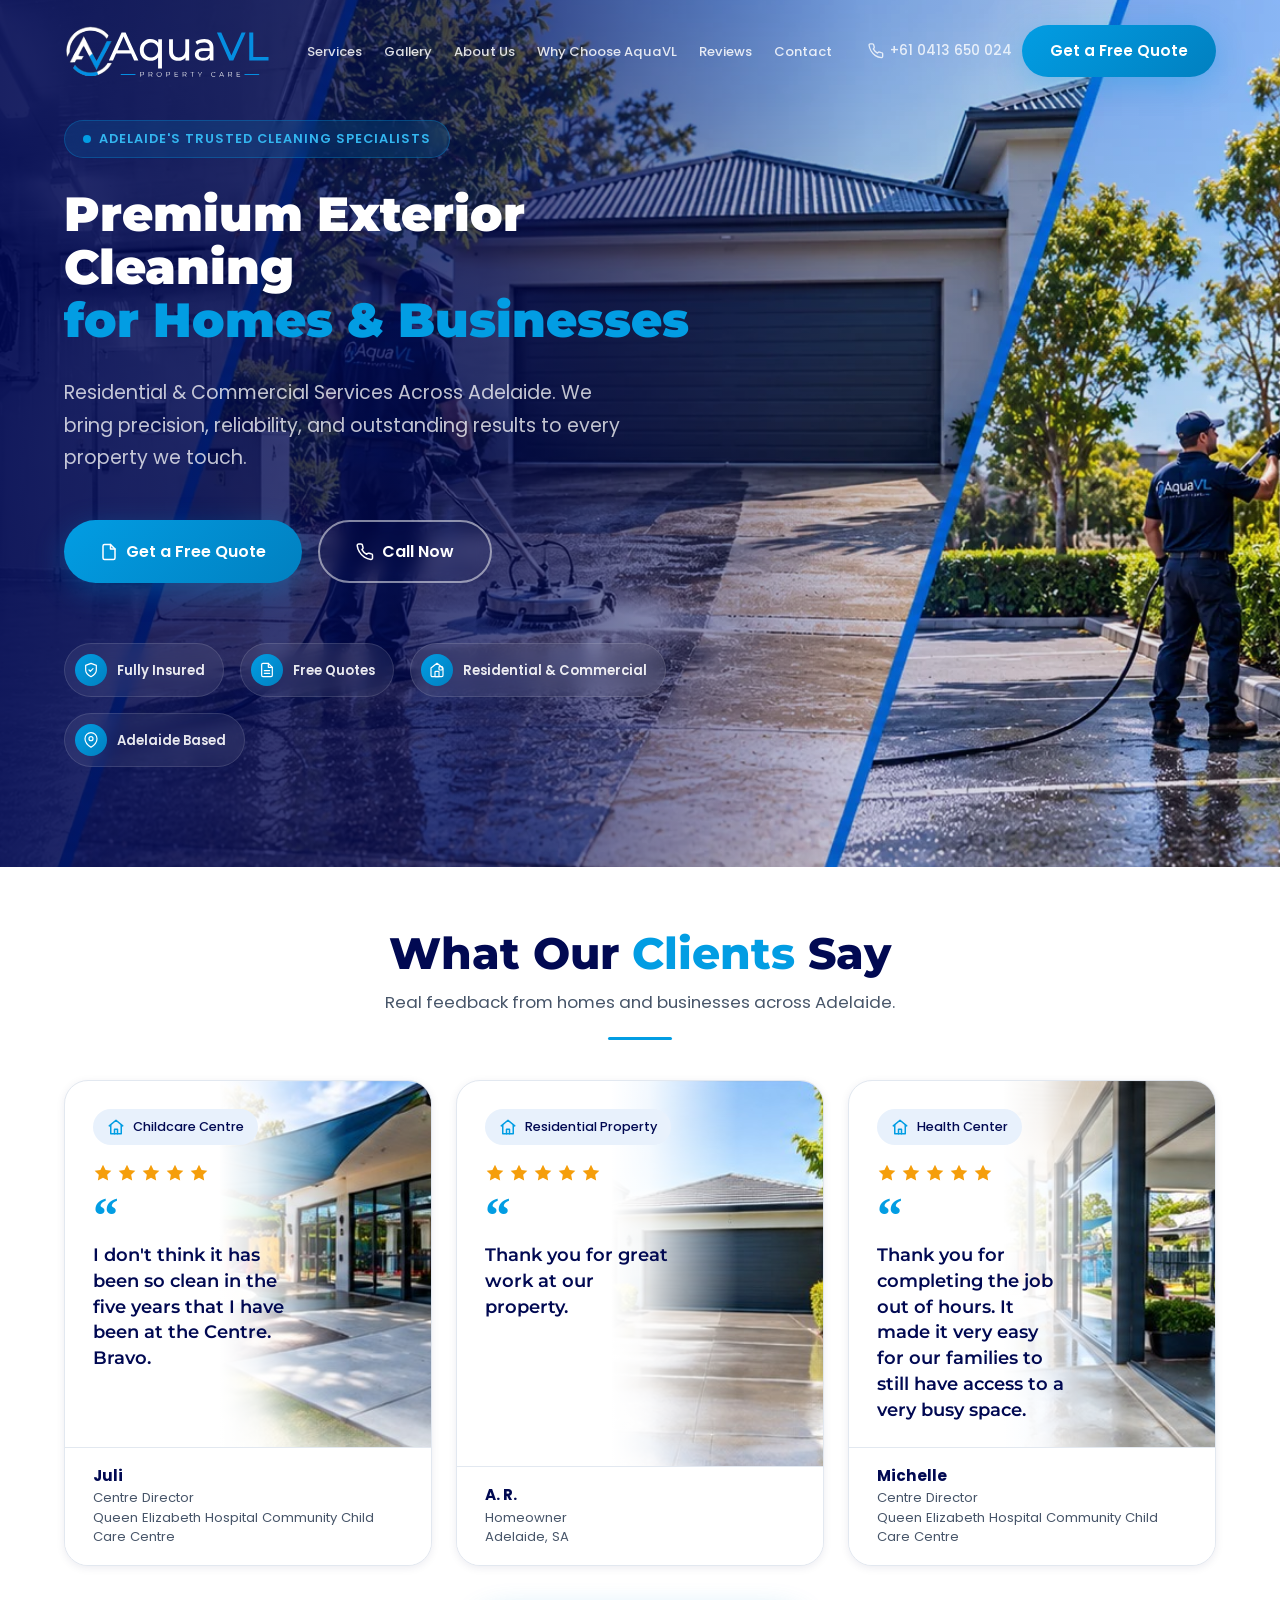
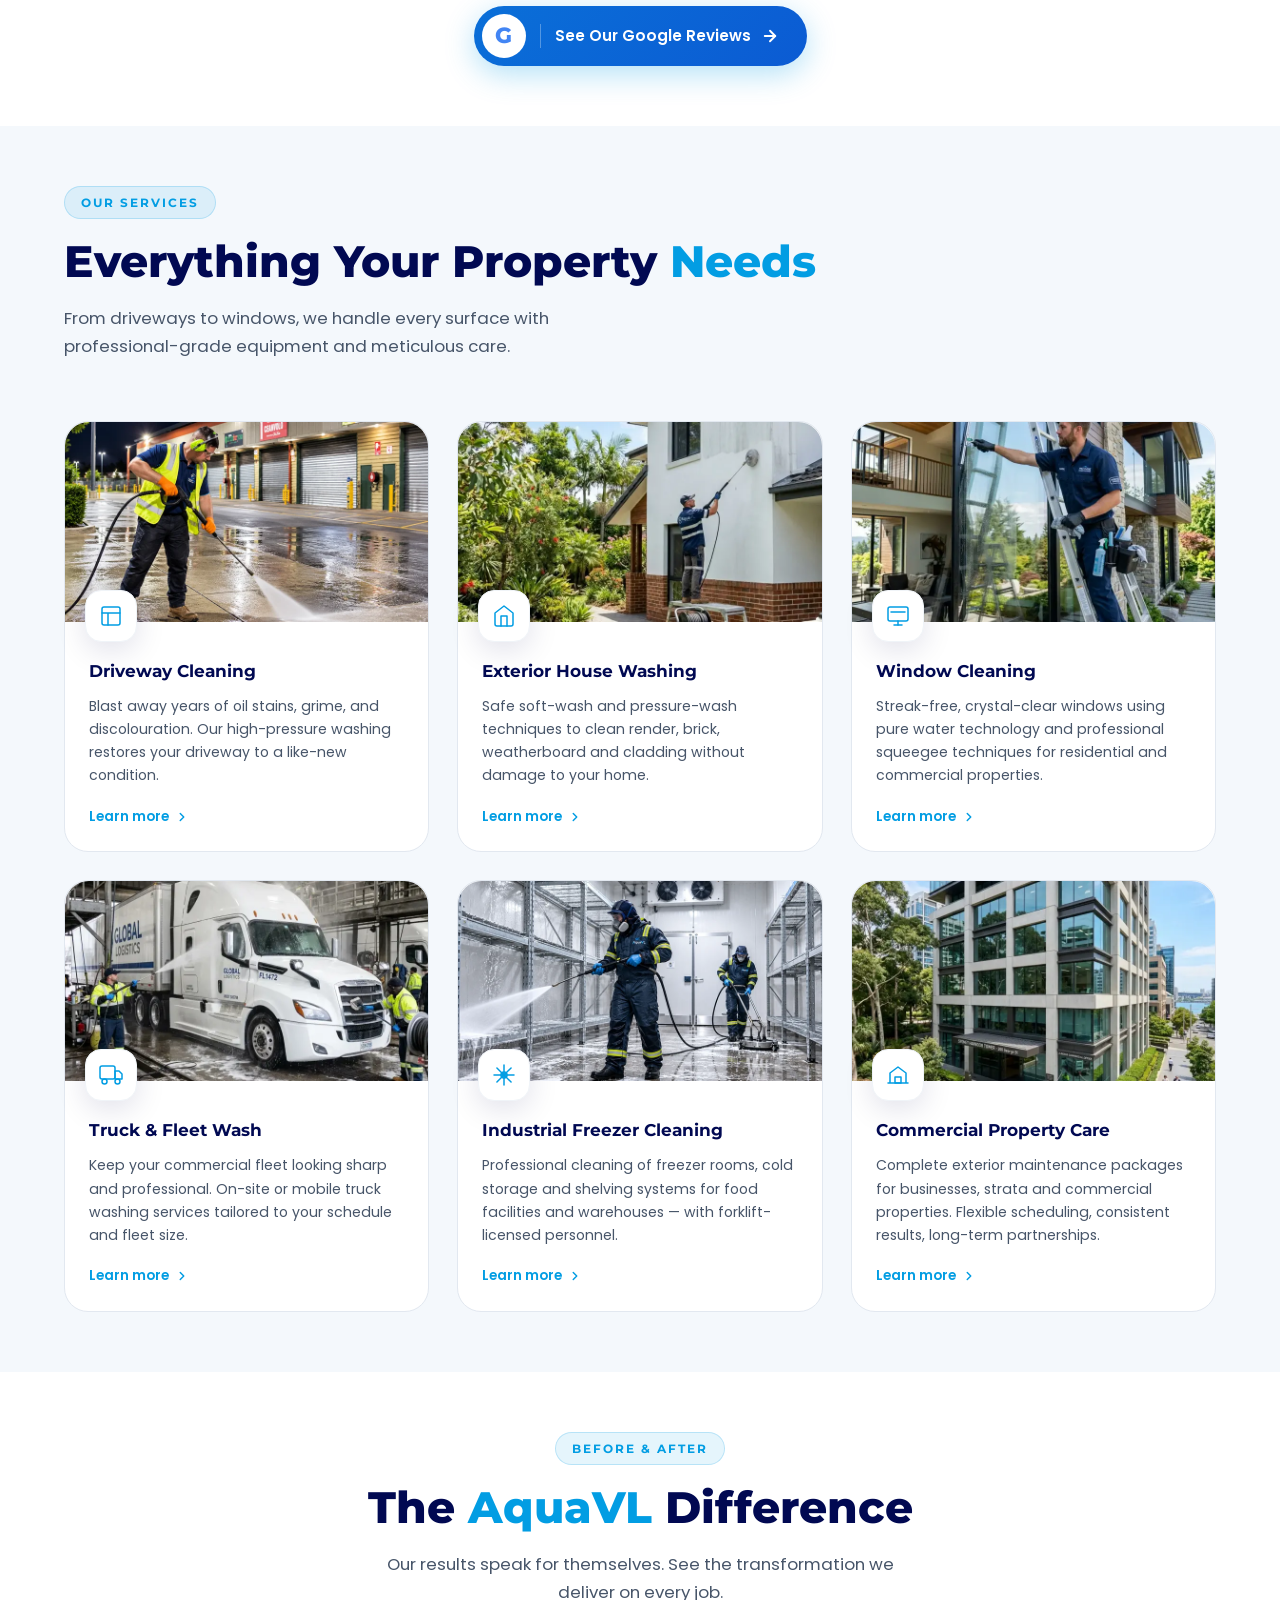
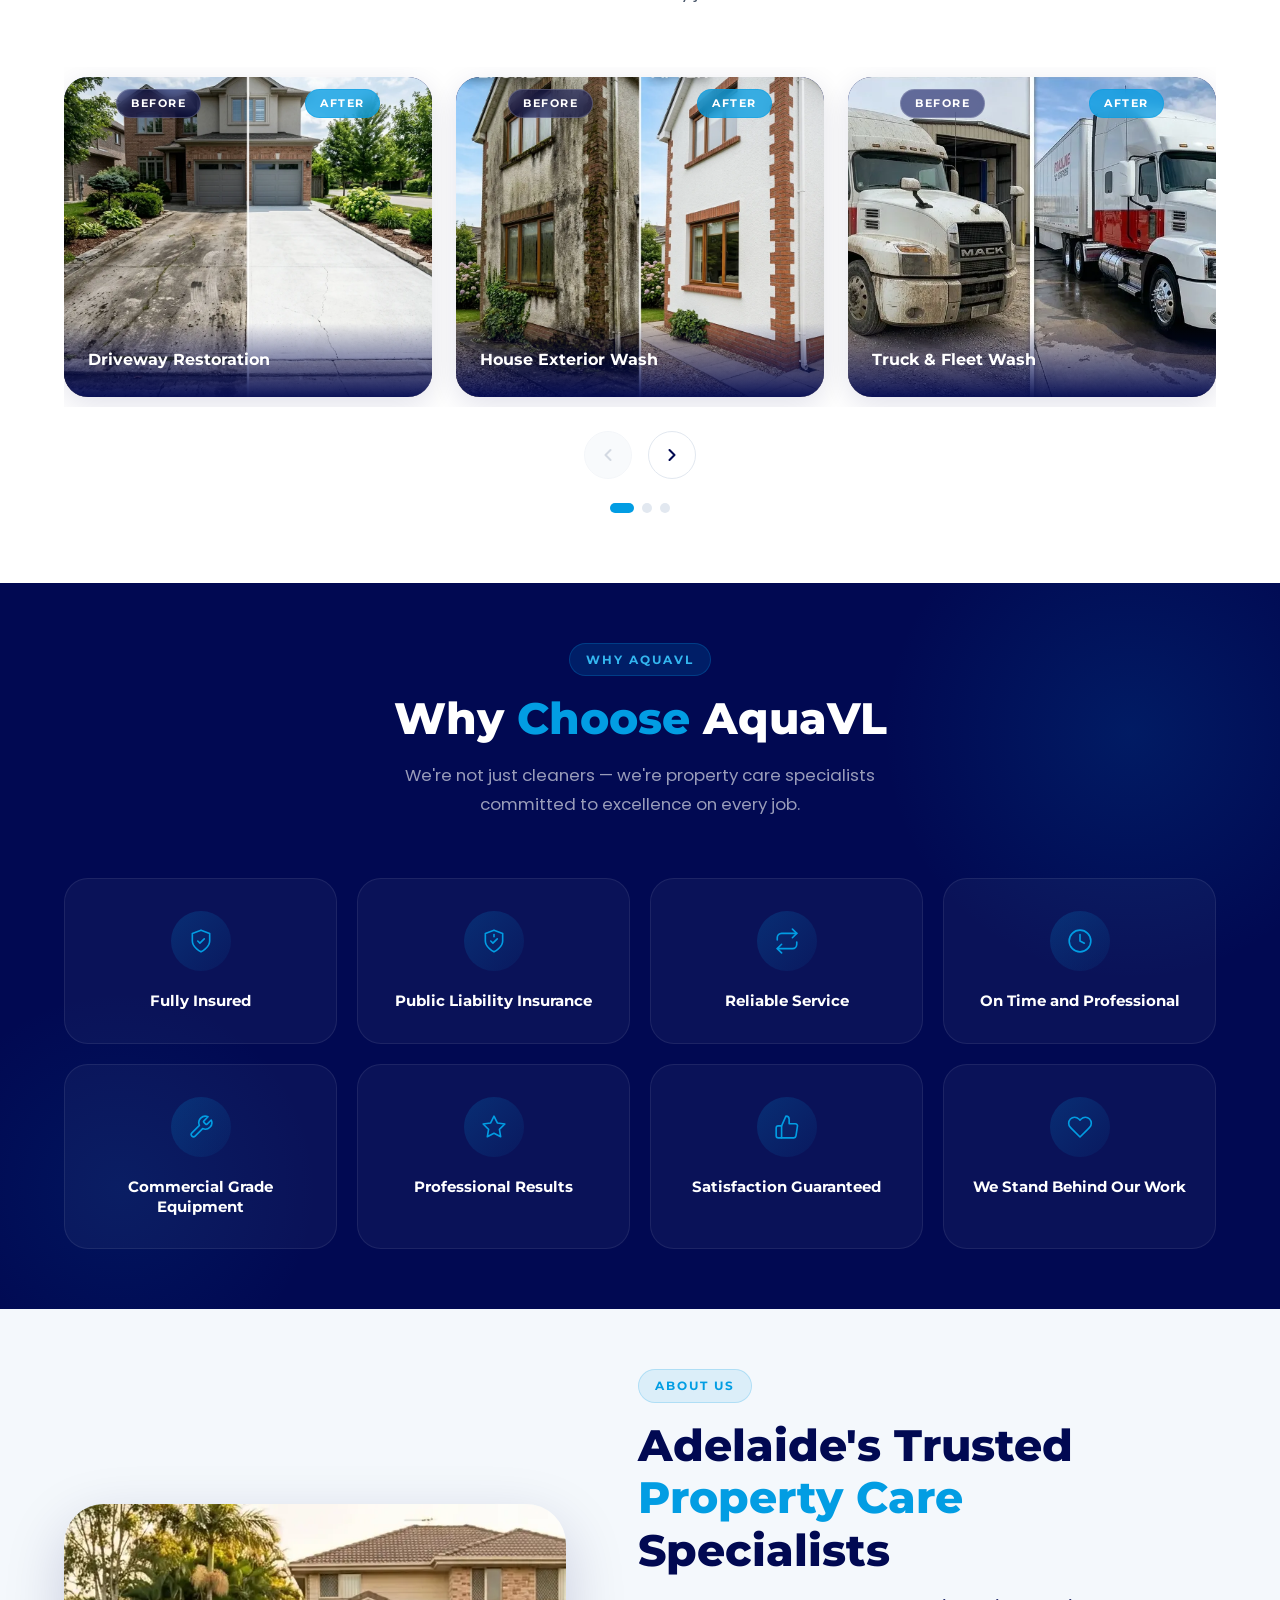
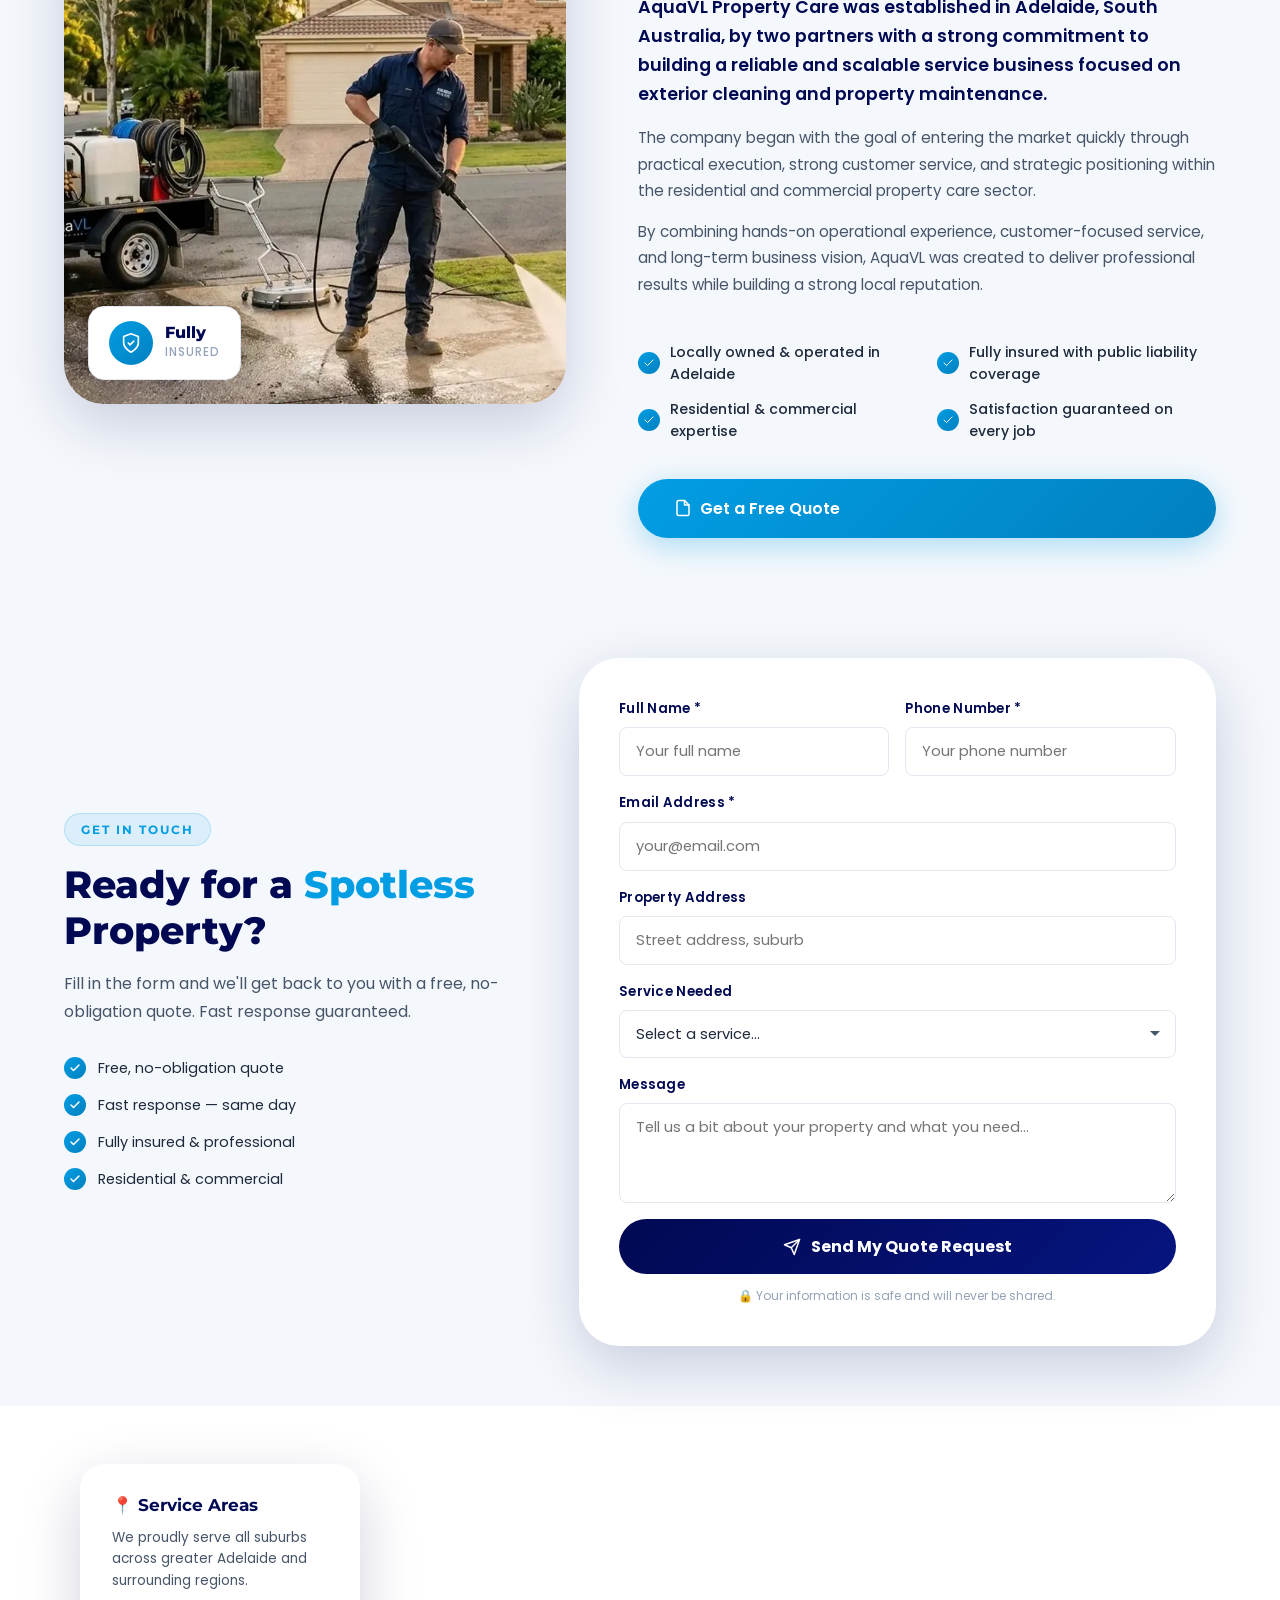
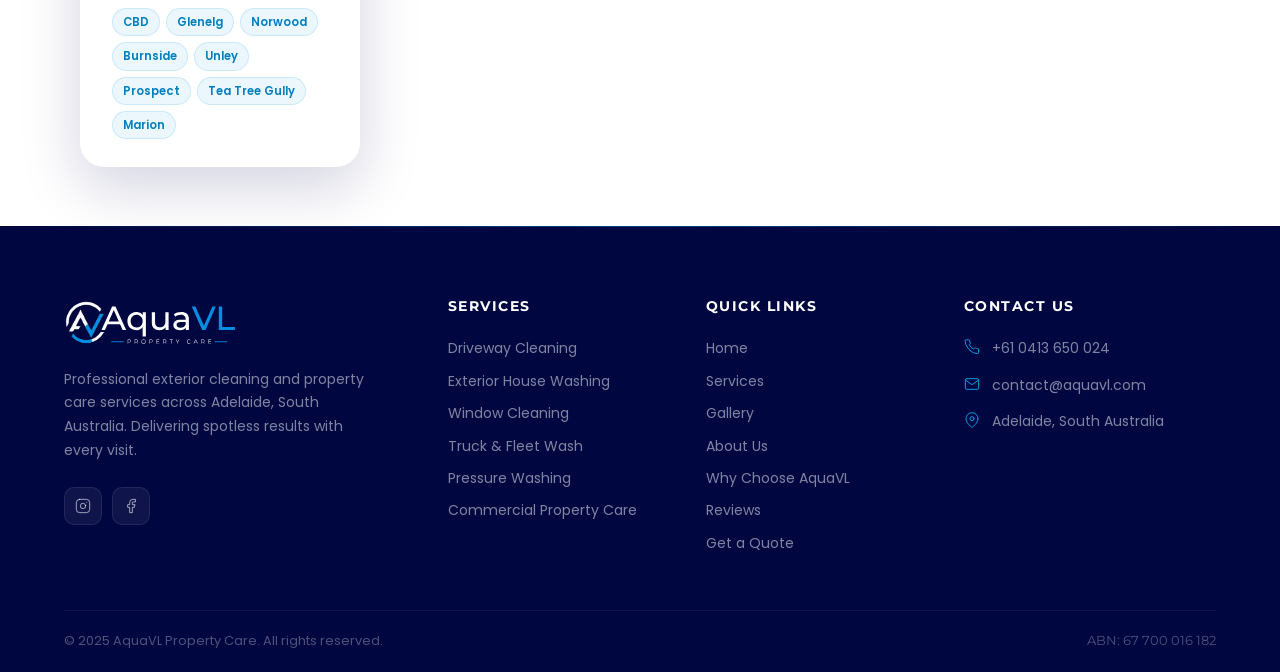
==== commit 2c62fced: "Atualiza depoimentos, hero e fotos dos servicos; remove Roof Cleaning" ====
--- a/index.html
+++ b/index.html
@@ -265,13 +265,13 @@
           </article>
           <article class="testimonial-card">
             <div class="testimonial-main">
-              <span class="testimonial-tag"><svg viewBox="0 0 24 24" fill="none" stroke="currentColor" stroke-width="2" stroke-linecap="round" stroke-linejoin="round"><path d="M3 10.5 12 3l9 7.5"/><path d="M5 9.5V21h14V9.5"/><path d="M10 21v-6h4v6"/></svg>Childcare Centre</span>
+              <span class="testimonial-tag"><svg viewBox="0 0 24 24" fill="none" stroke="currentColor" stroke-width="2" stroke-linecap="round" stroke-linejoin="round"><path d="M3 10.5 12 3l9 7.5"/><path d="M5 9.5V21h14V9.5"/><path d="M10 21v-6h4v6"/></svg>Health Center</span>
               <div class="review-stars" aria-label="5 stars"><svg viewBox="0 0 24 24"><polygon points="12 2 15.09 8.26 22 9.27 17 14.14 18.18 21.02 12 17.77 5.82 21.02 7 14.14 2 9.27 8.91 8.26 12 2" /></svg><svg viewBox="0 0 24 24"><polygon points="12 2 15.09 8.26 22 9.27 17 14.14 18.18 21.02 12 17.77 5.82 21.02 7 14.14 2 9.27 8.91 8.26 12 2" /></svg><svg viewBox="0 0 24 24"><polygon points="12 2 15.09 8.26 22 9.27 17 14.14 18.18 21.02 12 17.77 5.82 21.02 7 14.14 2 9.27 8.91 8.26 12 2" /></svg><svg viewBox="0 0 24 24"><polygon points="12 2 15.09 8.26 22 9.27 17 14.14 18.18 21.02 12 17.77 5.82 21.02 7 14.14 2 9.27 8.91 8.26 12 2" /></svg><svg viewBox="0 0 24 24"><polygon points="12 2 15.09 8.26 22 9.27 17 14.14 18.18 21.02 12 17.77 5.82 21.02 7 14.14 2 9.27 8.91 8.26 12 2" /></svg></div>
               <blockquote class="testimonial-quote">Thank you for completing the job out of hours. It made it very easy for our families to still have access to a very busy space.</blockquote>
             </div>
             <div class="testimonial-photo" style="background-image:url('assets/images/review-childcare-2.jpg')" role="img" aria-hidden="true"></div>
             <div class="testimonial-author">
-              <div class="testimonial-name">Juli</div>
+              <div class="testimonial-name">Michelle</div>
               <div class="testimonial-meta">Centre Director</div>
                   <div class="testimonial-meta">Queen Elizabeth Hospital Community Child Care Centre</div>
             </div>
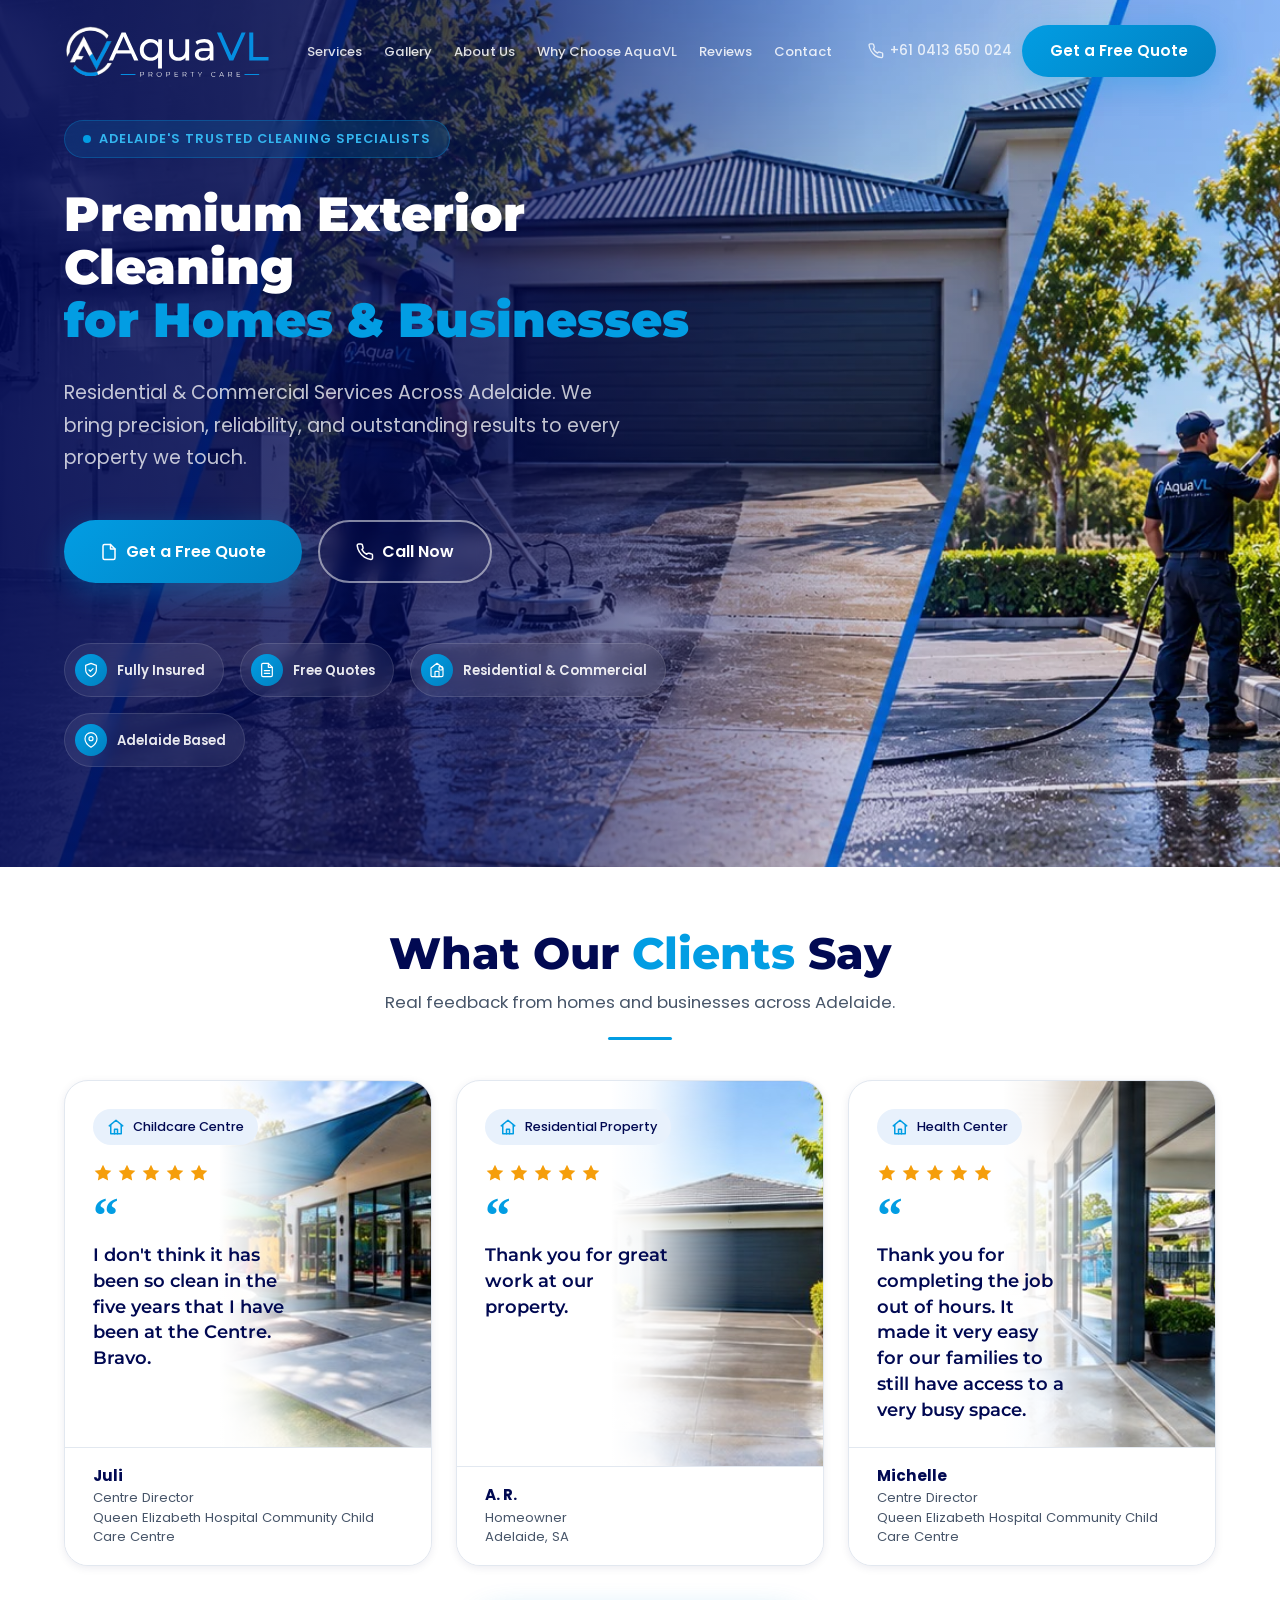
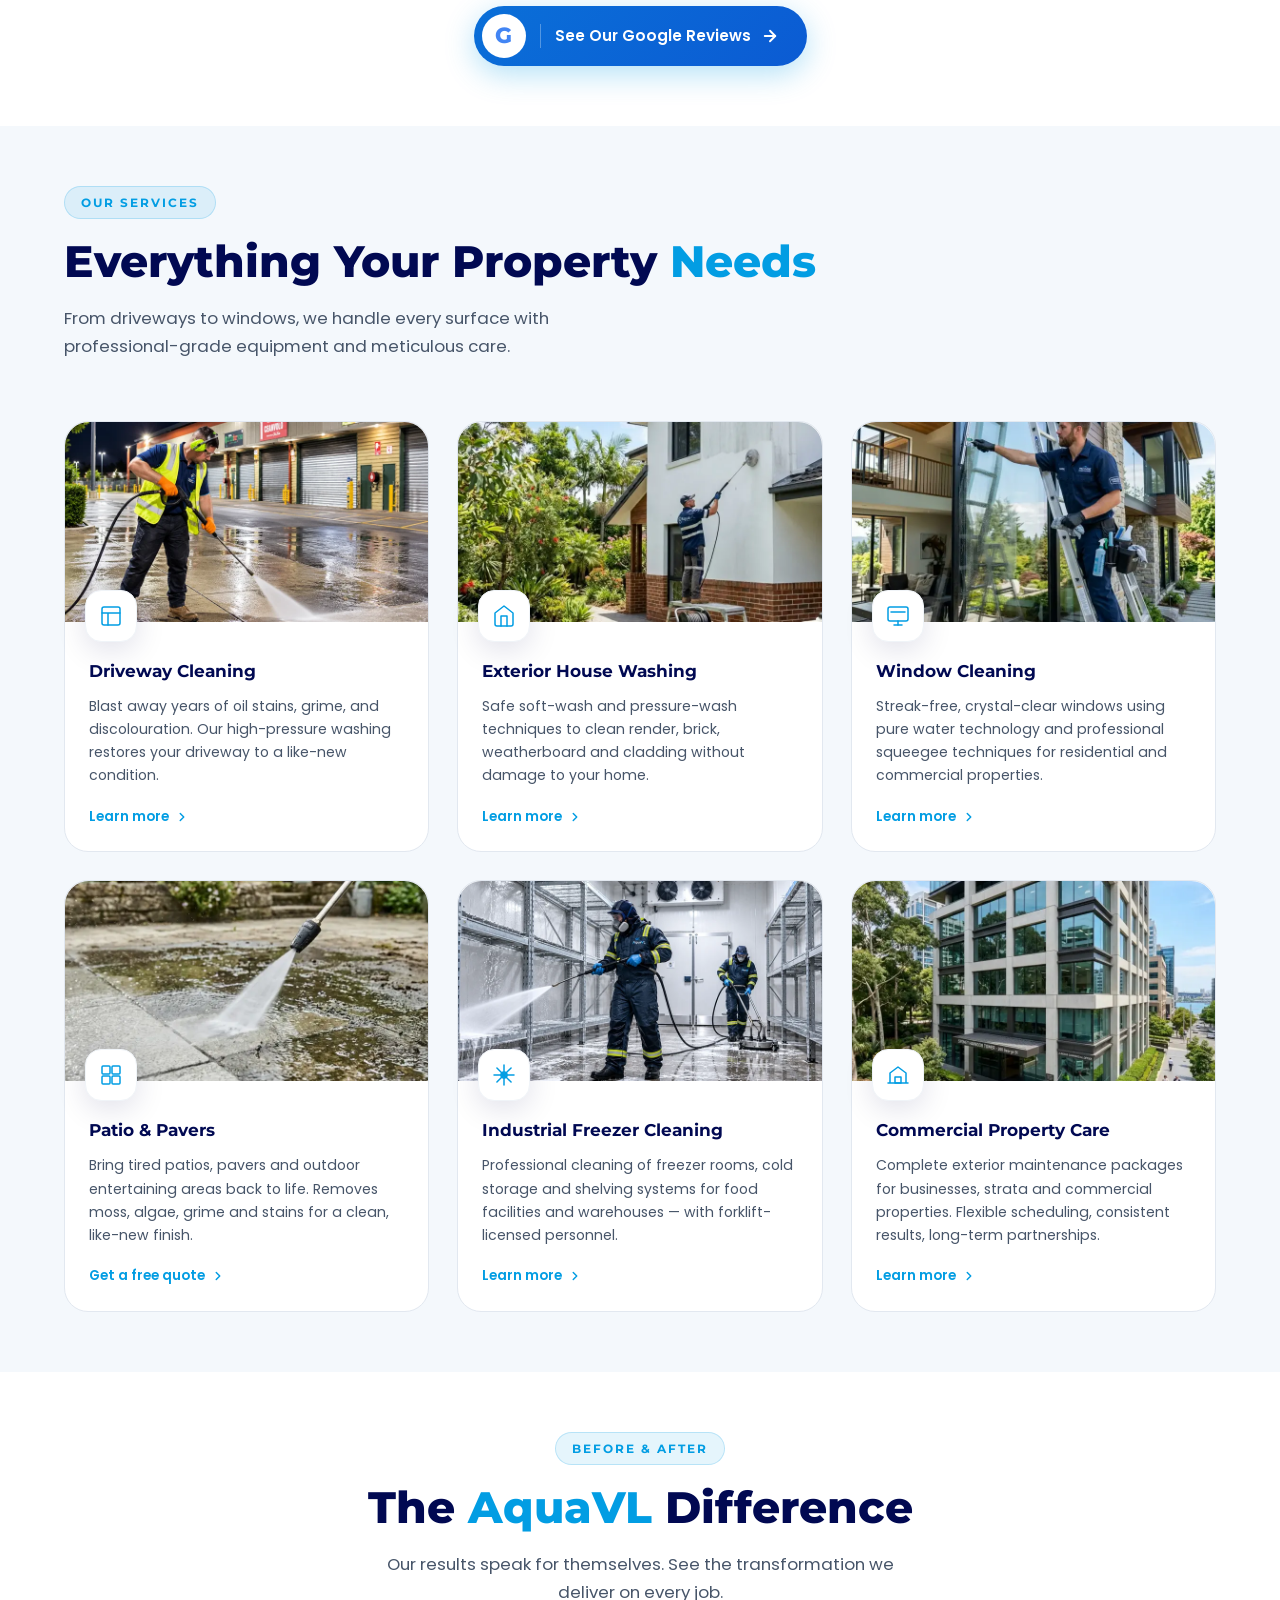
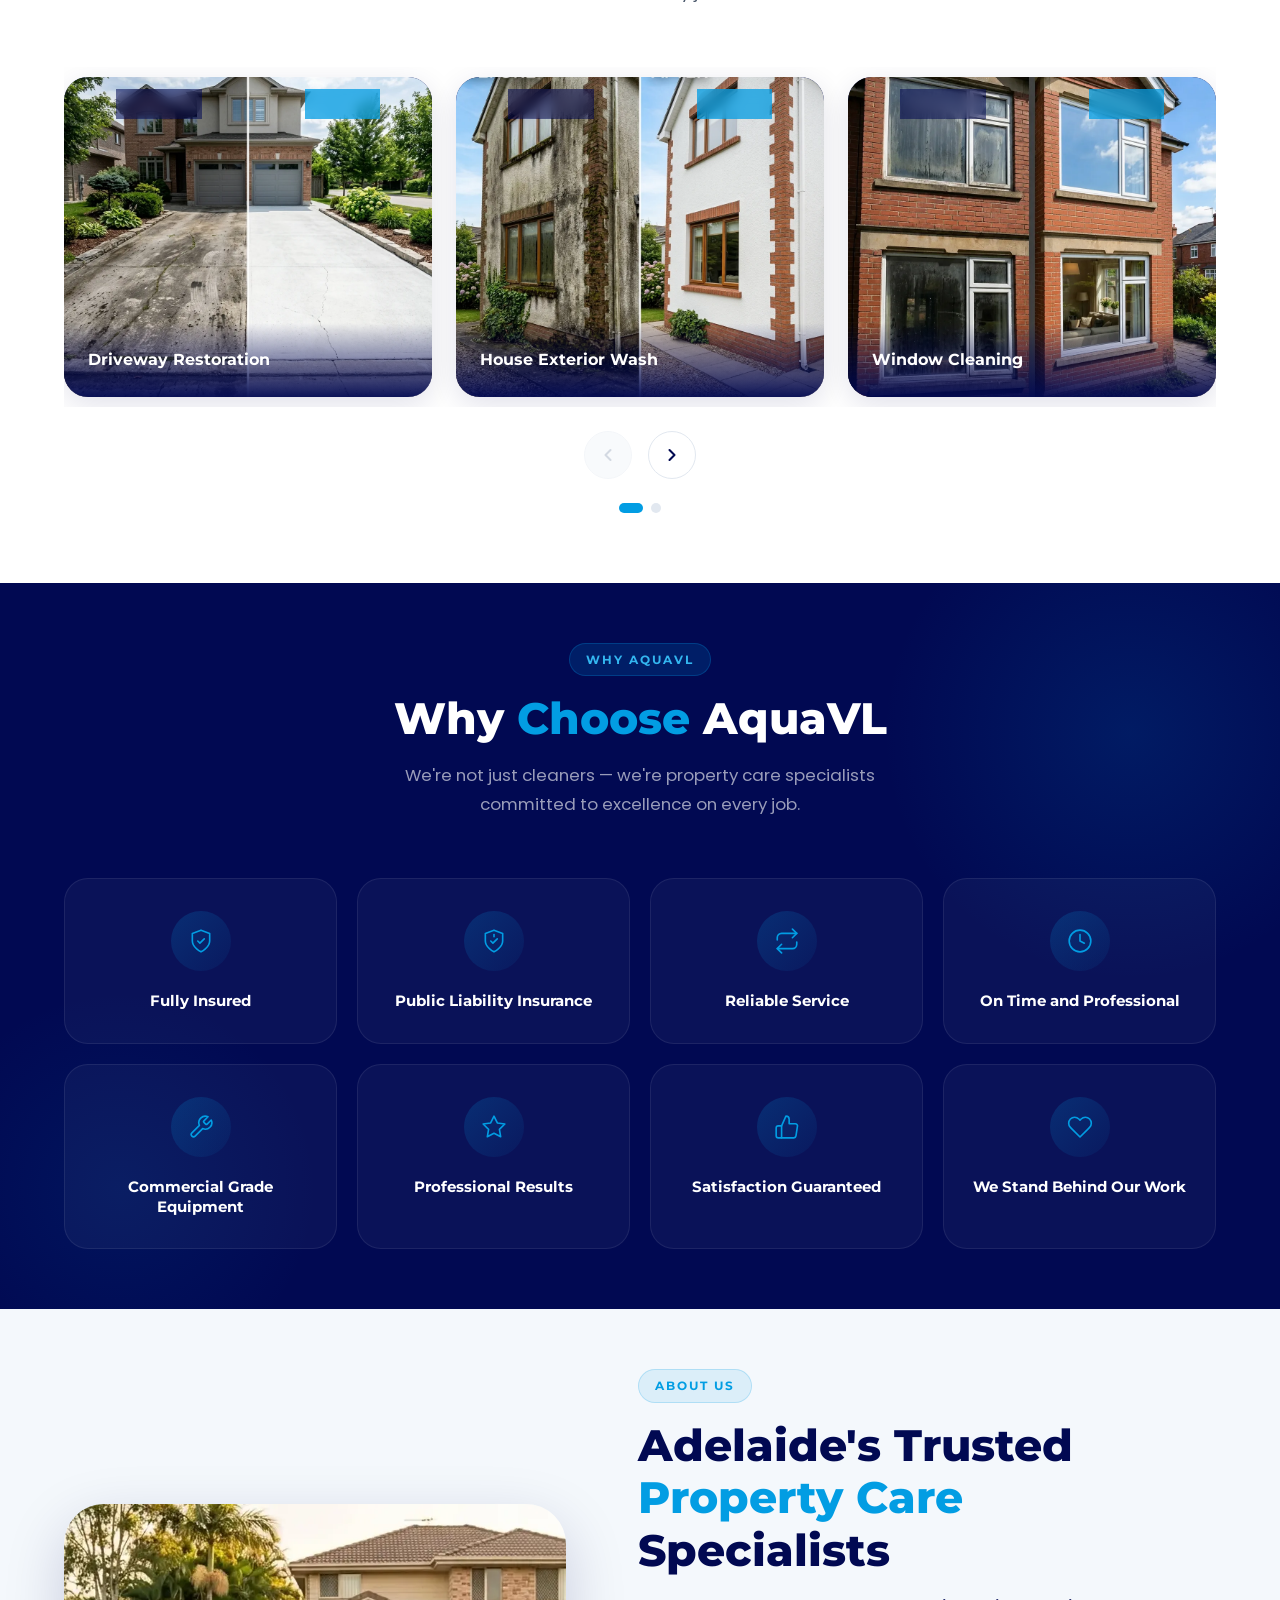
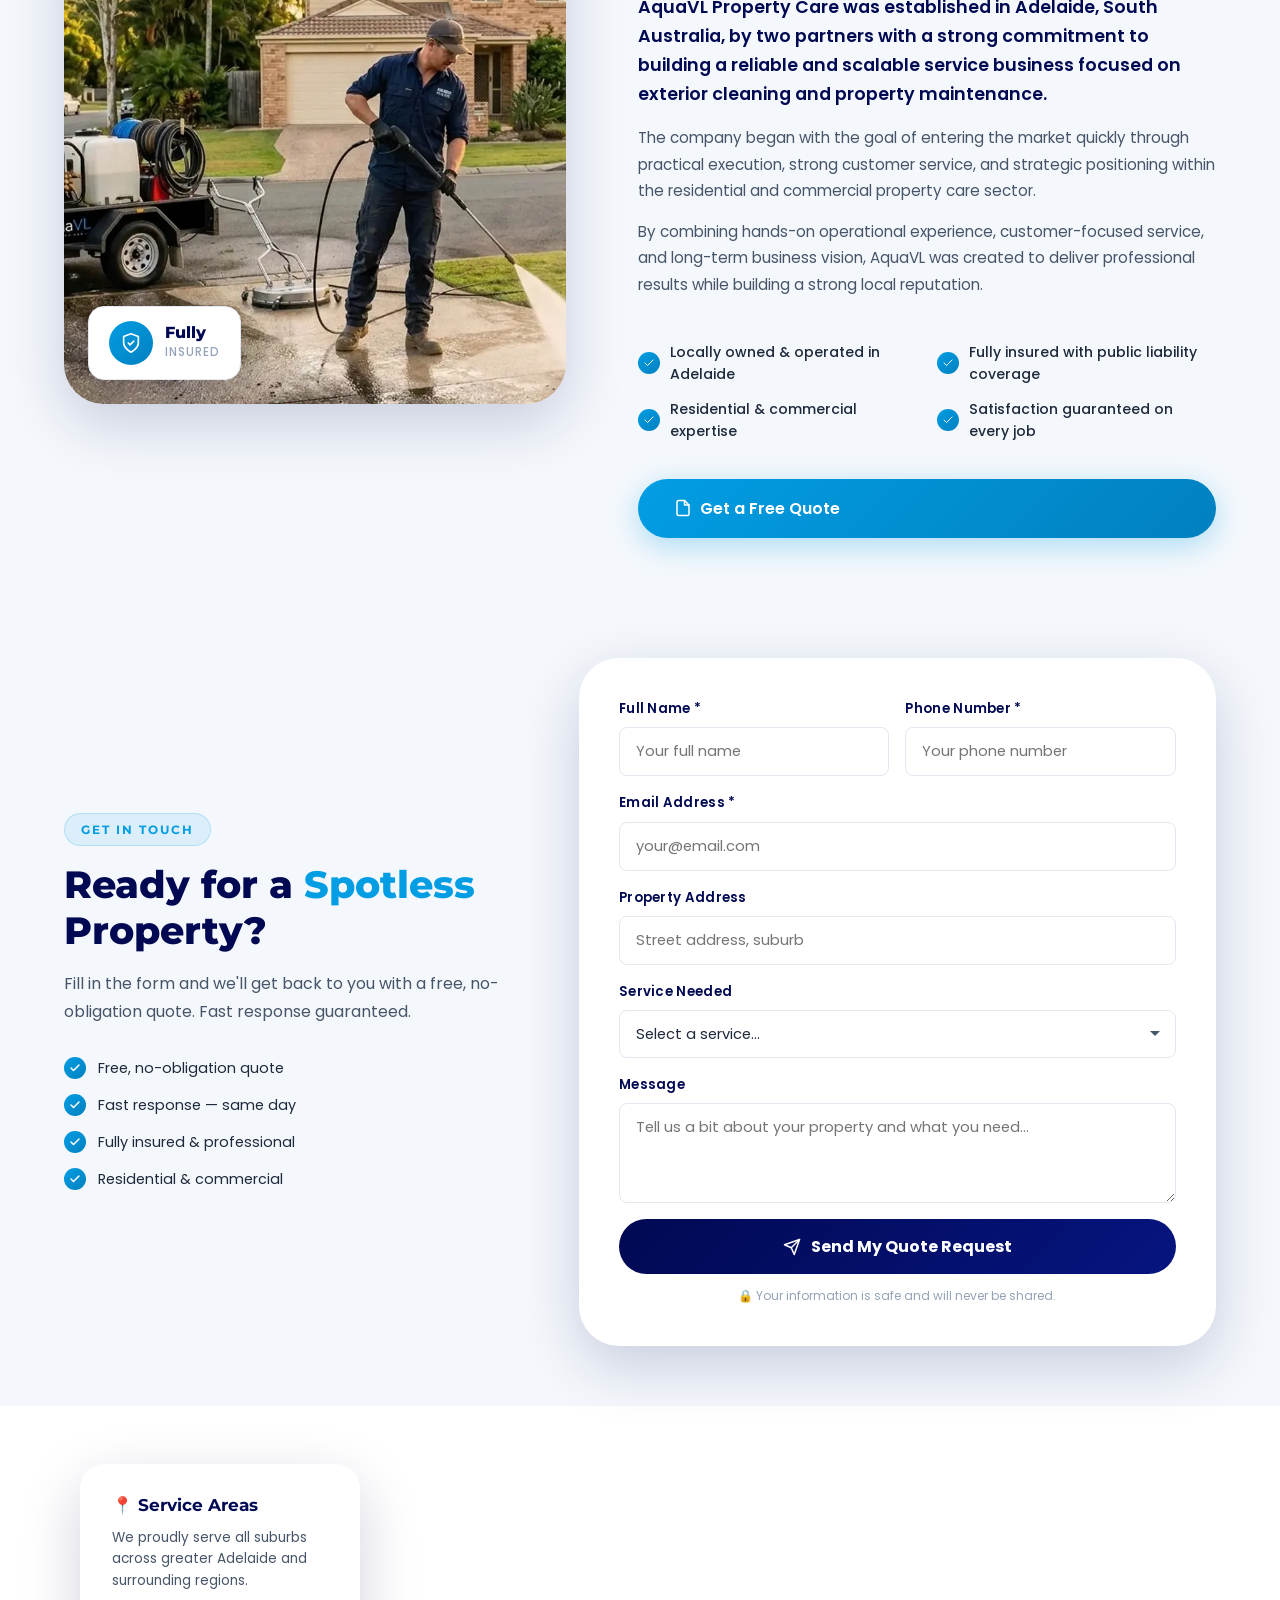
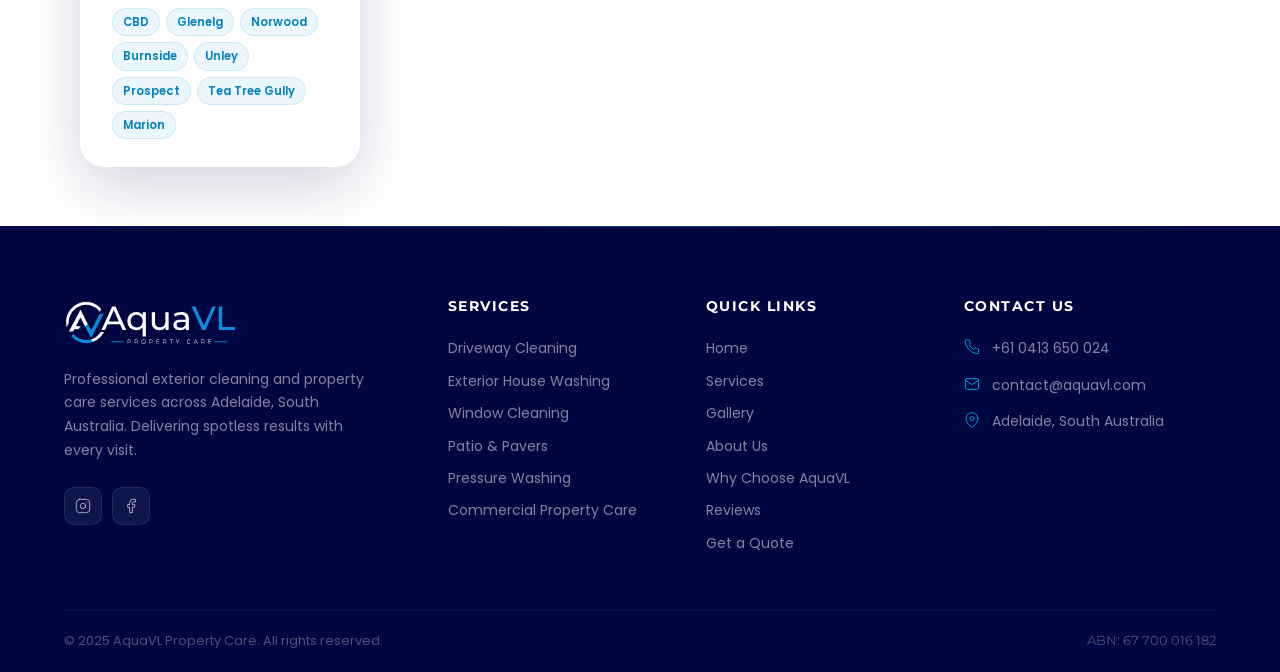
==== commit beb9f86b: "Troca Truck & Fleet Wash por Patio & Pavers; ajusta depoimento" ====
--- a/index.html
+++ b/index.html
@@ -34,7 +34,7 @@
       "addressCountry": "AU"
     },
     "areaServed": "Adelaide, South Australia",
-    "serviceType": ["Driveway Cleaning", "Exterior House Washing", "Window Cleaning", "Pressure Washing", "Commercial Property Care", "Truck & Fleet Wash"],
+    "serviceType": ["Driveway Cleaning", "Exterior House Washing", "Window Cleaning", "Pressure Washing", "Commercial Property Care"],
     "priceRange": "$$"
   }
   </script>
@@ -385,34 +385,32 @@
             </div>
           </article>
 
-          <article class="service-card reveal reveal-delay-1">
-            <div class="service-card-image">
-              <img src="assets/images/service-truck-wash.webp" alt="Truck and Fleet Wash Adelaide" loading="lazy" />
-              <div class="service-icon">
-                <svg xmlns="http://www.w3.org/2000/svg" viewBox="0 0 24 24" fill="none" stroke="currentColor"
-                  stroke-width="1.5" stroke-linecap="round" stroke-linejoin="round">
-                  <rect x="1" y="3" width="15" height="13" rx="2" />
-                  <path d="M16 8h4l3 3v5h-7V8z" />
-                  <circle cx="5.5" cy="18.5" r="2.5" />
-                  <circle cx="18.5" cy="18.5" r="2.5" />
-                </svg>
-              </div>
-            </div>
-            <div class="service-card-body">
-              <h3>Truck &amp; Fleet Wash</h3>
-              <p>Keep your commercial fleet looking sharp and professional. On-site or mobile truck washing services
-                tailored to your schedule and fleet size.</p>
-              <a href="services/truck-fleet-wash.html" class="service-learn-more"
-                aria-label="Learn more about Truck and Fleet Wash">
-                Learn more
-                <svg xmlns="http://www.w3.org/2000/svg" viewBox="0 0 24 24" fill="none" stroke="currentColor"
-                  stroke-width="2.5" stroke-linecap="round" stroke-linejoin="round">
-                  <polyline points="9 18 15 12 9 6" />
-                </svg>
-              </a>
-            </div>
+          <article class="service-card reveal reveal-delay-1">
+            <div class="service-card-image">
+              <img src="assets/images/service-pressure-washing.webp" alt="Patio and Pavers Cleaning Adelaide" loading="lazy" />
+              <div class="service-icon">
+                <svg xmlns="http://www.w3.org/2000/svg" viewBox="0 0 24 24" fill="none" stroke="currentColor"
+                  stroke-width="1.5" stroke-linecap="round" stroke-linejoin="round">
+                  <rect x="3" y="3" width="8" height="8" rx="1" />
+                  <rect x="13" y="3" width="8" height="8" rx="1" />
+                  <rect x="3" y="13" width="8" height="8" rx="1" />
+                  <rect x="13" y="13" width="8" height="8" rx="1" />
+                </svg>
+              </div>
+            </div>
+            <div class="service-card-body">
+              <h3>Patio &amp; Pavers</h3>
+              <p>Bring tired patios, pavers and outdoor entertaining areas back to life. Removes moss, algae, grime and
+                stains for a clean, like-new finish.</p>
+              <a href="#contact" class="service-learn-more" aria-label="Get a free quote for Patio and Pavers cleaning">
+                Get a free quote
+                <svg xmlns="http://www.w3.org/2000/svg" viewBox="0 0 24 24" fill="none" stroke="currentColor"
+                  stroke-width="2.5" stroke-linecap="round" stroke-linejoin="round">
+                  <polyline points="9 18 15 12 9 6" />
+                </svg>
+              </a>
+            </div>
           </article>
-
           <article class="service-card reveal reveal-delay-2">
             <div class="service-card-image">
               <img src="assets/images/service-freezer-cleaning.webp" alt="Industrial Freezer Cleaning Adelaide"
@@ -511,19 +509,7 @@
                   <h3>House Exterior Wash</h3>
                 </div>
               </article>
-
-              <article class="gallery-card">
-                <div class="gallery-split-labels">
-                  <span>Before</span>
-                  <span>After</span>
-                </div>
-                <img src="assets/images/before-after-truck.webp"
-                  alt="Before and after truck and fleet wash in Adelaide — professional commercial vehicle cleaning result"
-                  loading="lazy" />
-                <div class="gallery-label">
-                  <h3>Truck &amp; Fleet Wash</h3>
-                </div>
-              </article>
+
 
               <article class="gallery-card">
                 <div class="gallery-split-labels">
@@ -869,7 +855,7 @@
                   <option value="Driveway Cleaning">Driveway Cleaning</option>
                   <option value="Exterior House Washing">Exterior House Washing</option>
                   <option value="Window Cleaning">Window Cleaning</option>
-                  <option value="Truck & Fleet Wash">Truck &amp; Fleet Wash</option>
+                  <option value="Patio & Pavers">Patio &amp; Pavers</option>
                   <option value="Pressure Washing">Pressure Washing</option>
                   <option value="Commercial Property Care">Commercial Property Care</option>
                   <option value="Multiple Services">Multiple Services</option>
@@ -961,7 +947,7 @@
             <a href="#services">Driveway Cleaning</a>
             <a href="#services">Exterior House Washing</a>
             <a href="#services">Window Cleaning</a>
-            <a href="#services">Truck &amp; Fleet Wash</a>
+            <a href="#services">Patio &amp; Pavers</a>
             <a href="#services">Pressure Washing</a>
             <a href="#services">Commercial Property Care</a>
           </nav>
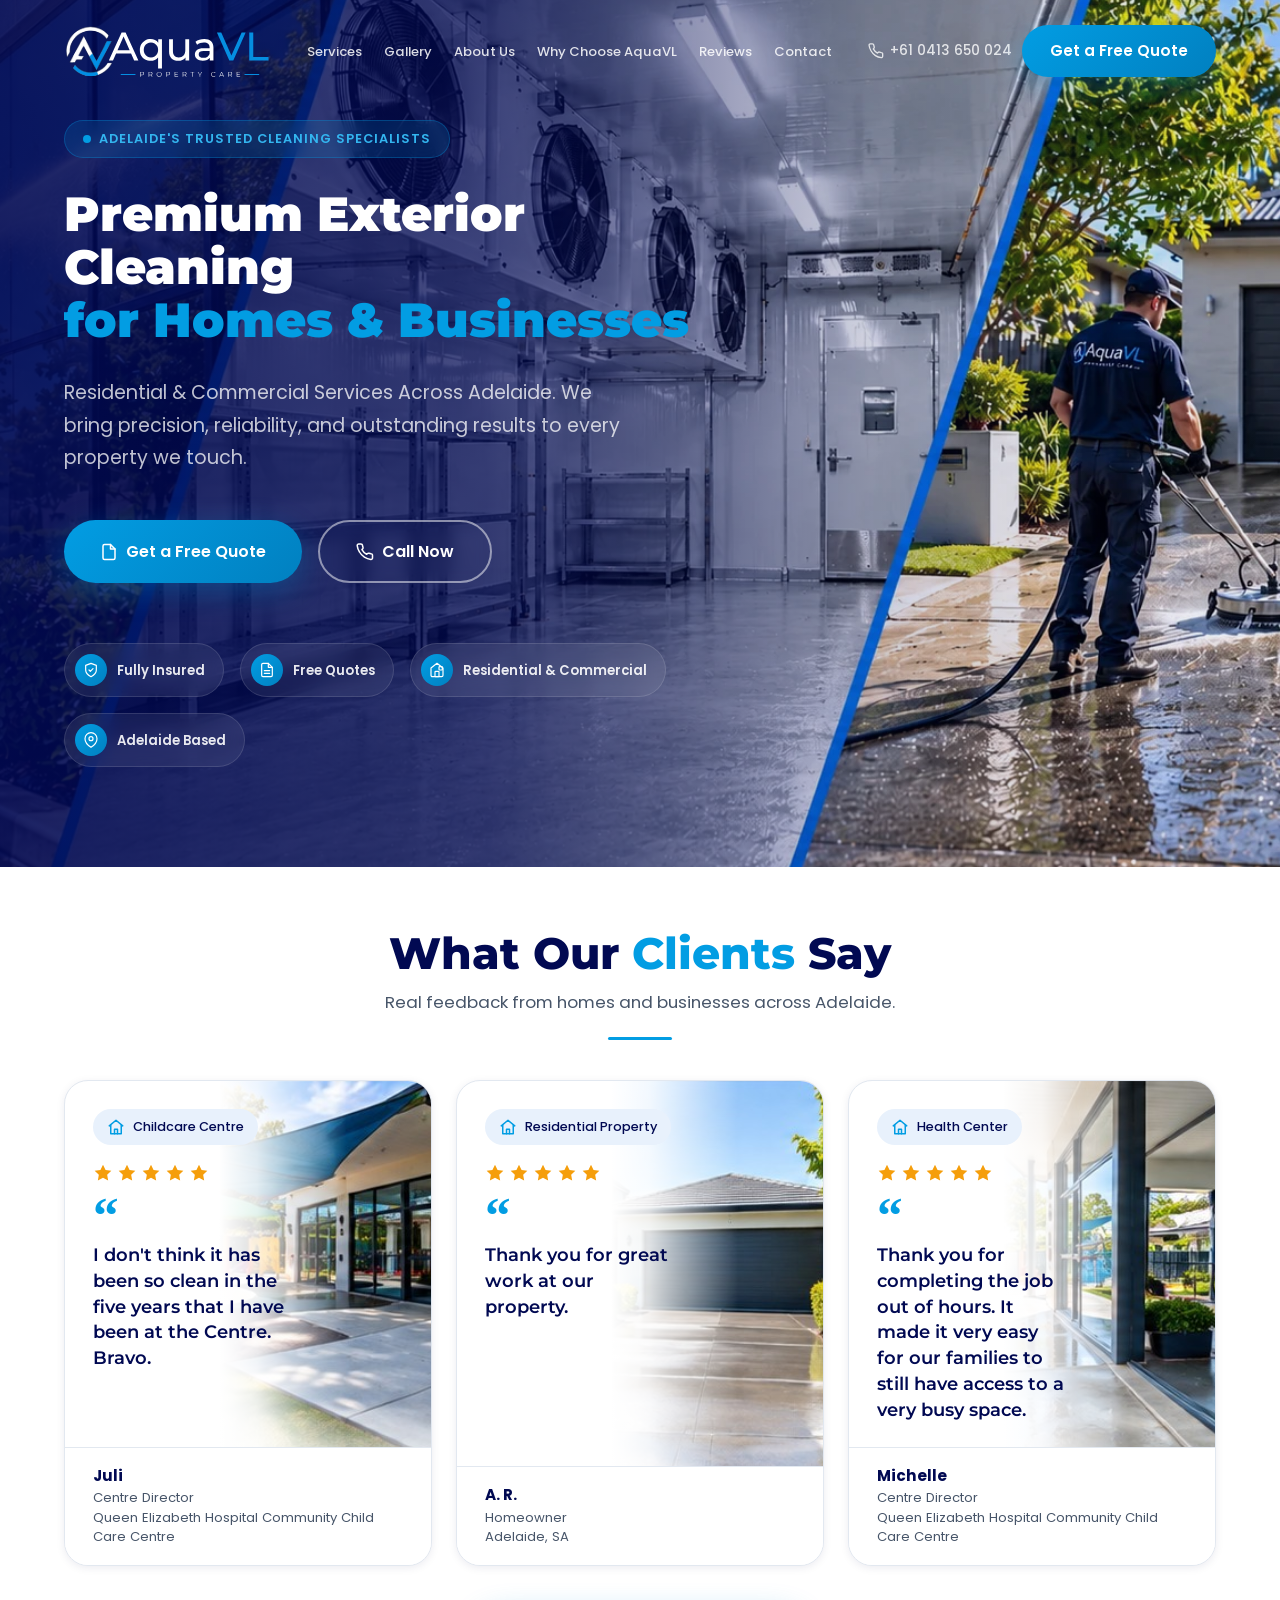
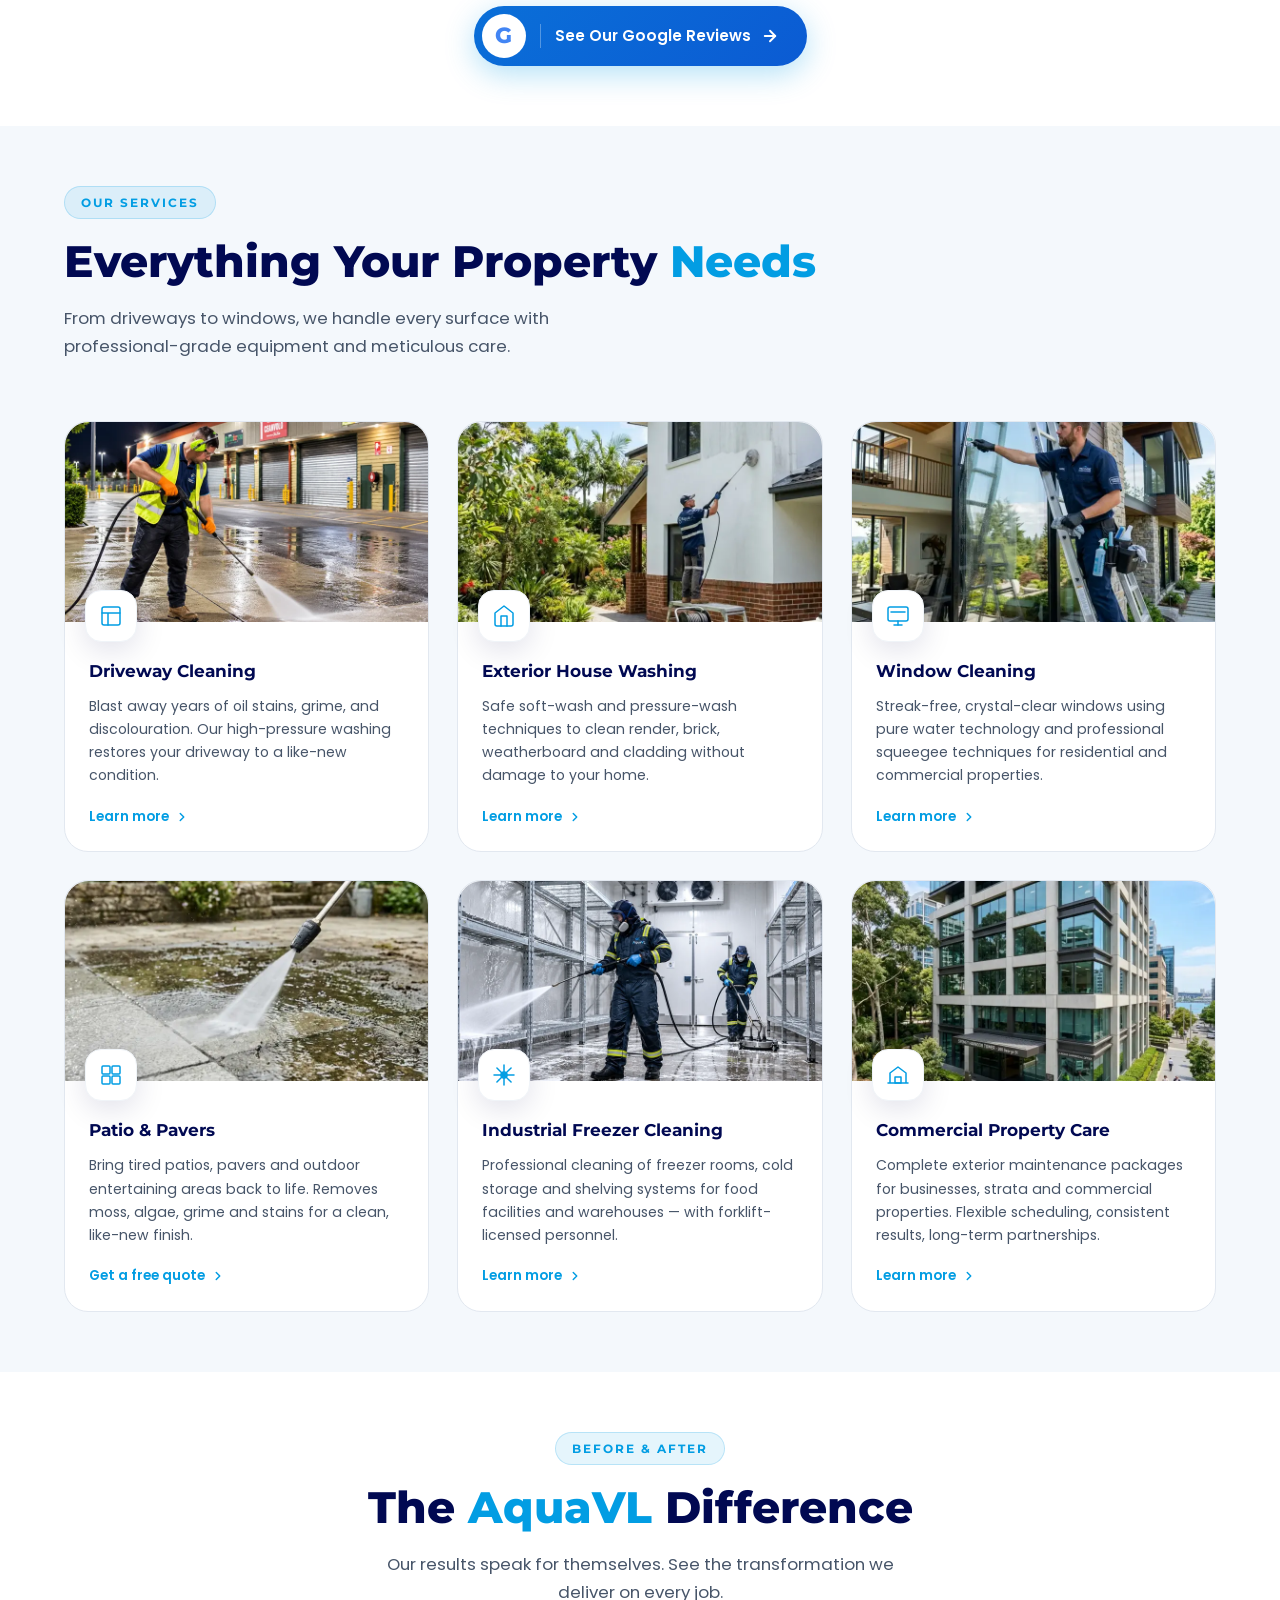
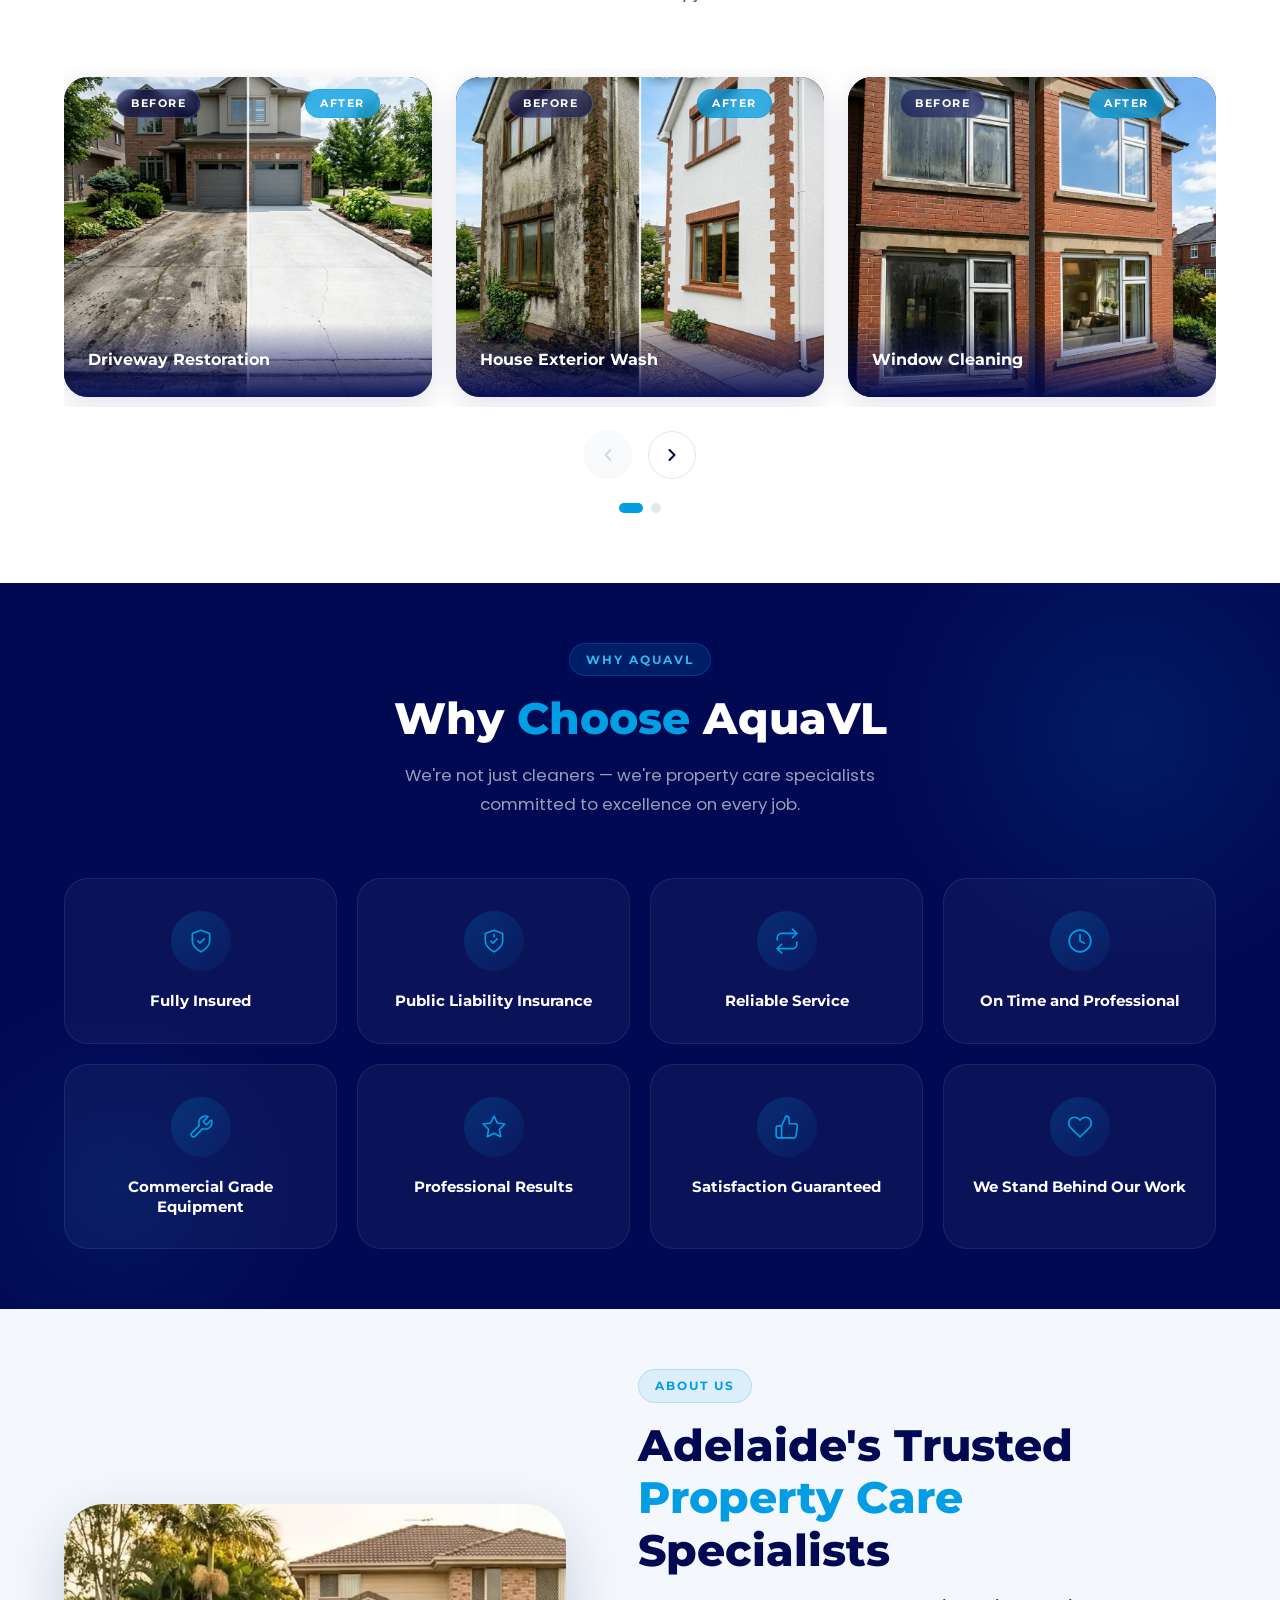
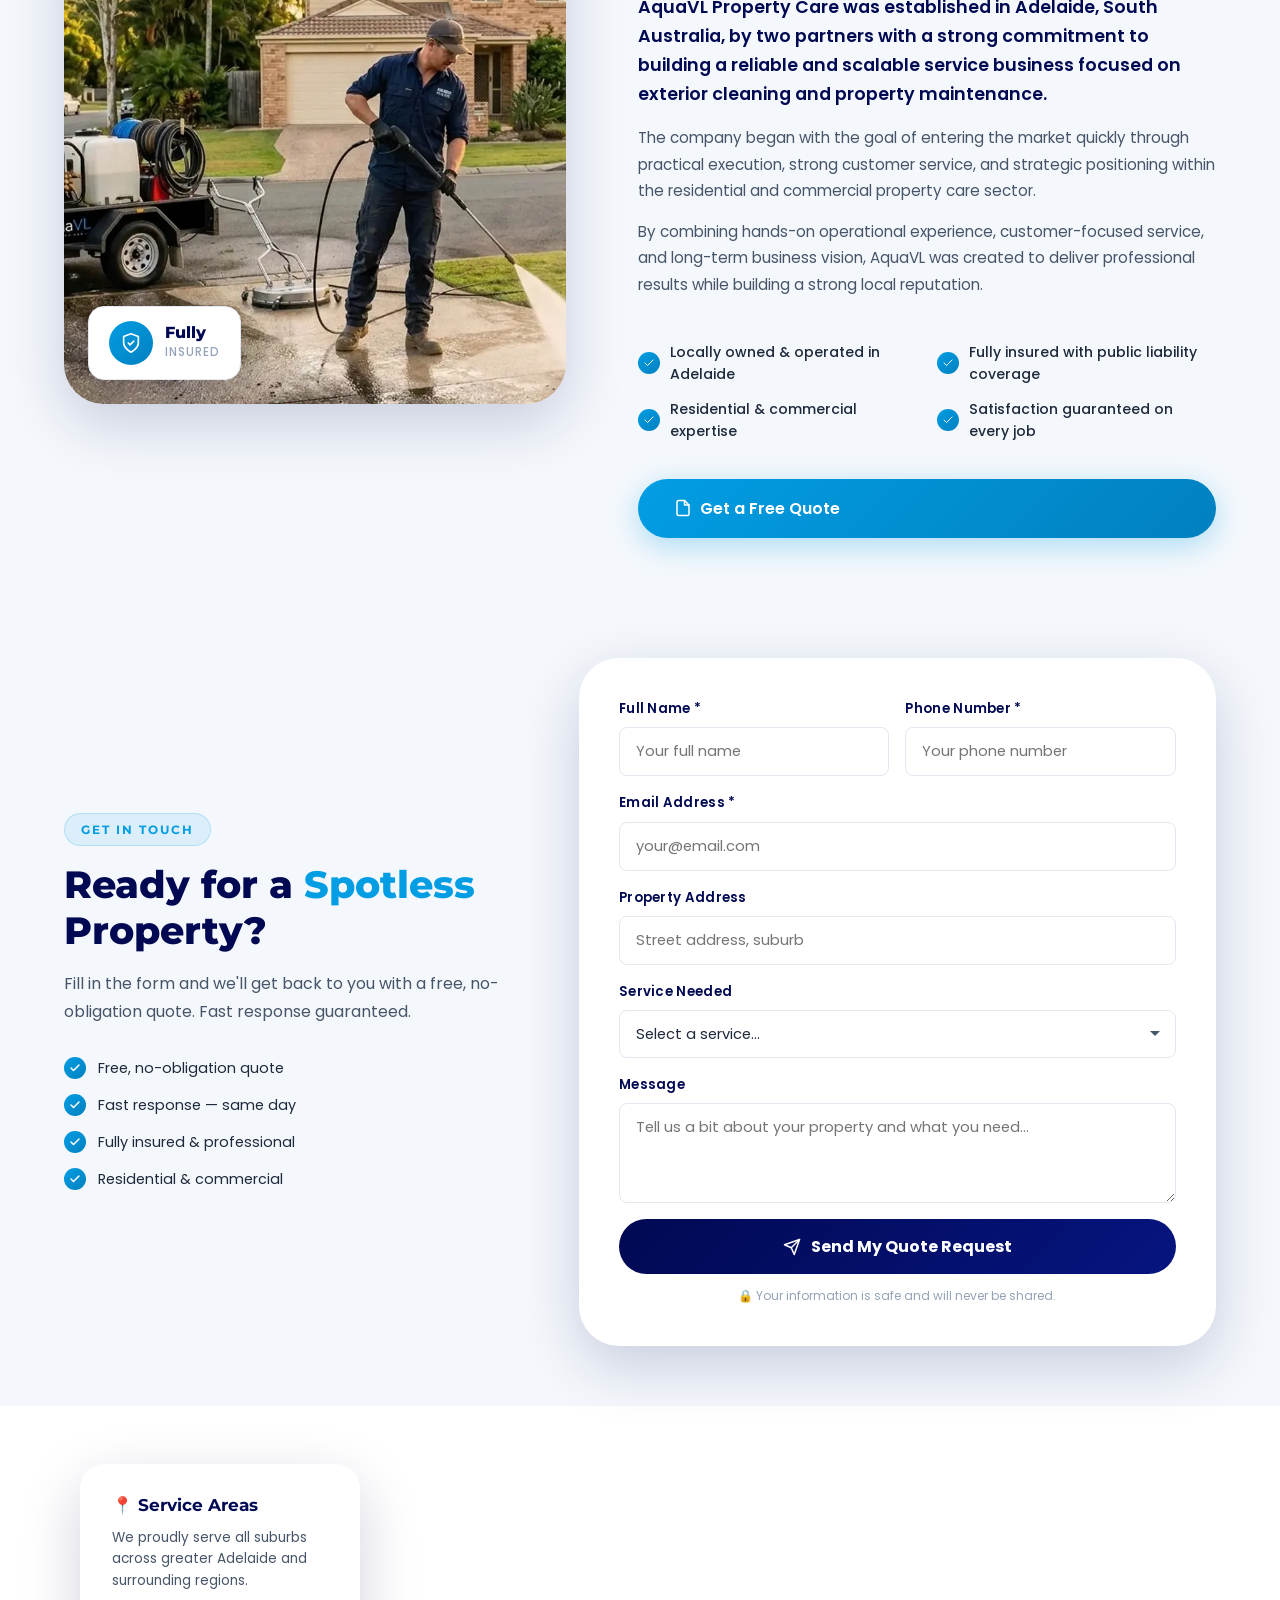
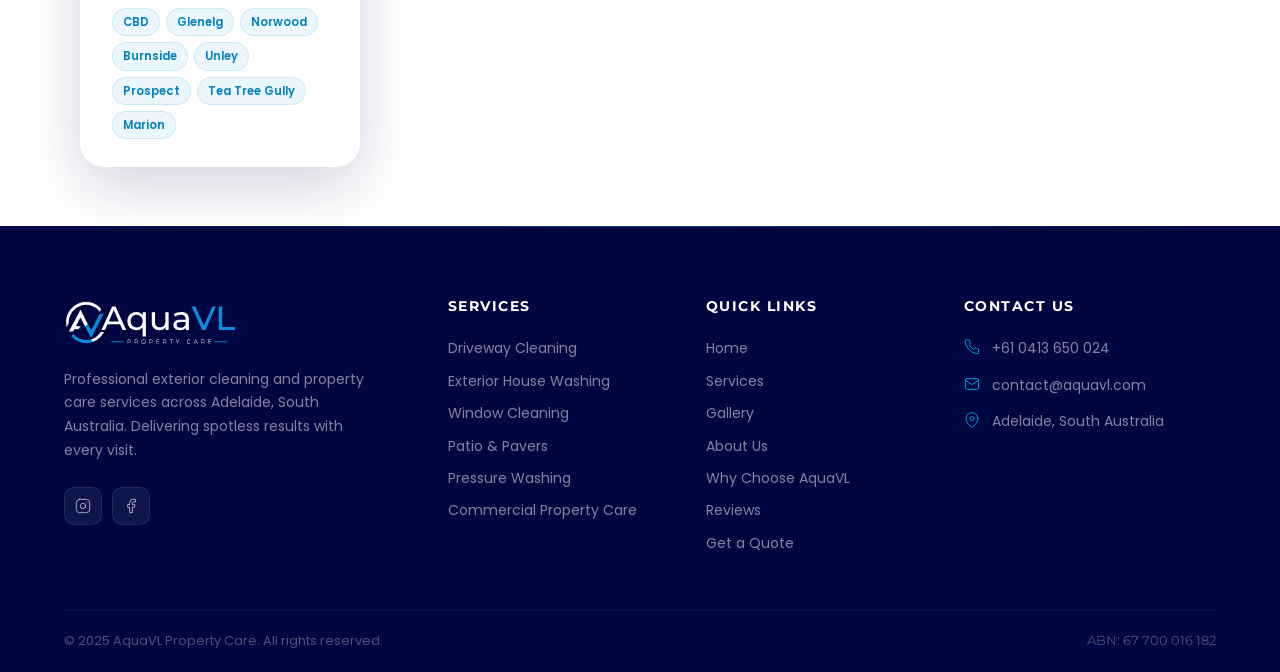
==== commit 9d975e2b: "Atualiza foto do Hero" ====
--- a/index.html
+++ b/index.html
@@ -51,7 +51,7 @@
   </noscript>
 
   <!-- Preload critical hero image -->
-  <link rel="preload" as="image" href="assets/images/hero-capa.webp" fetchpriority="high" />
+  <link rel="preload" as="image" href="assets/images/hero-capa-2.webp" fetchpriority="high" />
 
   <link rel="stylesheet" href="css/style.css" />
 </head>
@@ -134,7 +134,7 @@
   <main>
     <section id="hero" aria-labelledby="heroTitle">
       <!-- Hero background as img for priority loading -->
-      <img src="assets/images/hero-capa.webp" alt="" aria-hidden="true" class="hero-bg" fetchpriority="high"
+      <img src="assets/images/hero-capa-2.webp" alt="" aria-hidden="true" class="hero-bg" fetchpriority="high"
         loading="eager" width="1916" height="821" />
       <div class="hero-overlay" aria-hidden="true"></div>
 
@@ -385,31 +385,31 @@
             </div>
           </article>
 
-          <article class="service-card reveal reveal-delay-1">
-            <div class="service-card-image">
-              <img src="assets/images/service-pressure-washing.webp" alt="Patio and Pavers Cleaning Adelaide" loading="lazy" />
-              <div class="service-icon">
-                <svg xmlns="http://www.w3.org/2000/svg" viewBox="0 0 24 24" fill="none" stroke="currentColor"
-                  stroke-width="1.5" stroke-linecap="round" stroke-linejoin="round">
-                  <rect x="3" y="3" width="8" height="8" rx="1" />
-                  <rect x="13" y="3" width="8" height="8" rx="1" />
-                  <rect x="3" y="13" width="8" height="8" rx="1" />
-                  <rect x="13" y="13" width="8" height="8" rx="1" />
-                </svg>
-              </div>
-            </div>
-            <div class="service-card-body">
-              <h3>Patio &amp; Pavers</h3>
-              <p>Bring tired patios, pavers and outdoor entertaining areas back to life. Removes moss, algae, grime and
-                stains for a clean, like-new finish.</p>
-              <a href="#contact" class="service-learn-more" aria-label="Get a free quote for Patio and Pavers cleaning">
-                Get a free quote
-                <svg xmlns="http://www.w3.org/2000/svg" viewBox="0 0 24 24" fill="none" stroke="currentColor"
-                  stroke-width="2.5" stroke-linecap="round" stroke-linejoin="round">
-                  <polyline points="9 18 15 12 9 6" />
-                </svg>
-              </a>
-            </div>
+          <article class="service-card reveal reveal-delay-1">
+            <div class="service-card-image">
+              <img src="assets/images/service-pressure-washing.webp" alt="Patio and Pavers Cleaning Adelaide" loading="lazy" />
+              <div class="service-icon">
+                <svg xmlns="http://www.w3.org/2000/svg" viewBox="0 0 24 24" fill="none" stroke="currentColor"
+                  stroke-width="1.5" stroke-linecap="round" stroke-linejoin="round">
+                  <rect x="3" y="3" width="8" height="8" rx="1" />
+                  <rect x="13" y="3" width="8" height="8" rx="1" />
+                  <rect x="3" y="13" width="8" height="8" rx="1" />
+                  <rect x="13" y="13" width="8" height="8" rx="1" />
+                </svg>
+              </div>
+            </div>
+            <div class="service-card-body">
+              <h3>Patio &amp; Pavers</h3>
+              <p>Bring tired patios, pavers and outdoor entertaining areas back to life. Removes moss, algae, grime and
+                stains for a clean, like-new finish.</p>
+              <a href="#contact" class="service-learn-more" aria-label="Get a free quote for Patio and Pavers cleaning">
+                Get a free quote
+                <svg xmlns="http://www.w3.org/2000/svg" viewBox="0 0 24 24" fill="none" stroke="currentColor"
+                  stroke-width="2.5" stroke-linecap="round" stroke-linejoin="round">
+                  <polyline points="9 18 15 12 9 6" />
+                </svg>
+              </a>
+            </div>
           </article>
           <article class="service-card reveal reveal-delay-2">
             <div class="service-card-image">
@@ -509,7 +509,7 @@
                   <h3>House Exterior Wash</h3>
                 </div>
               </article>
-
+
 
               <article class="gallery-card">
                 <div class="gallery-split-labels">
